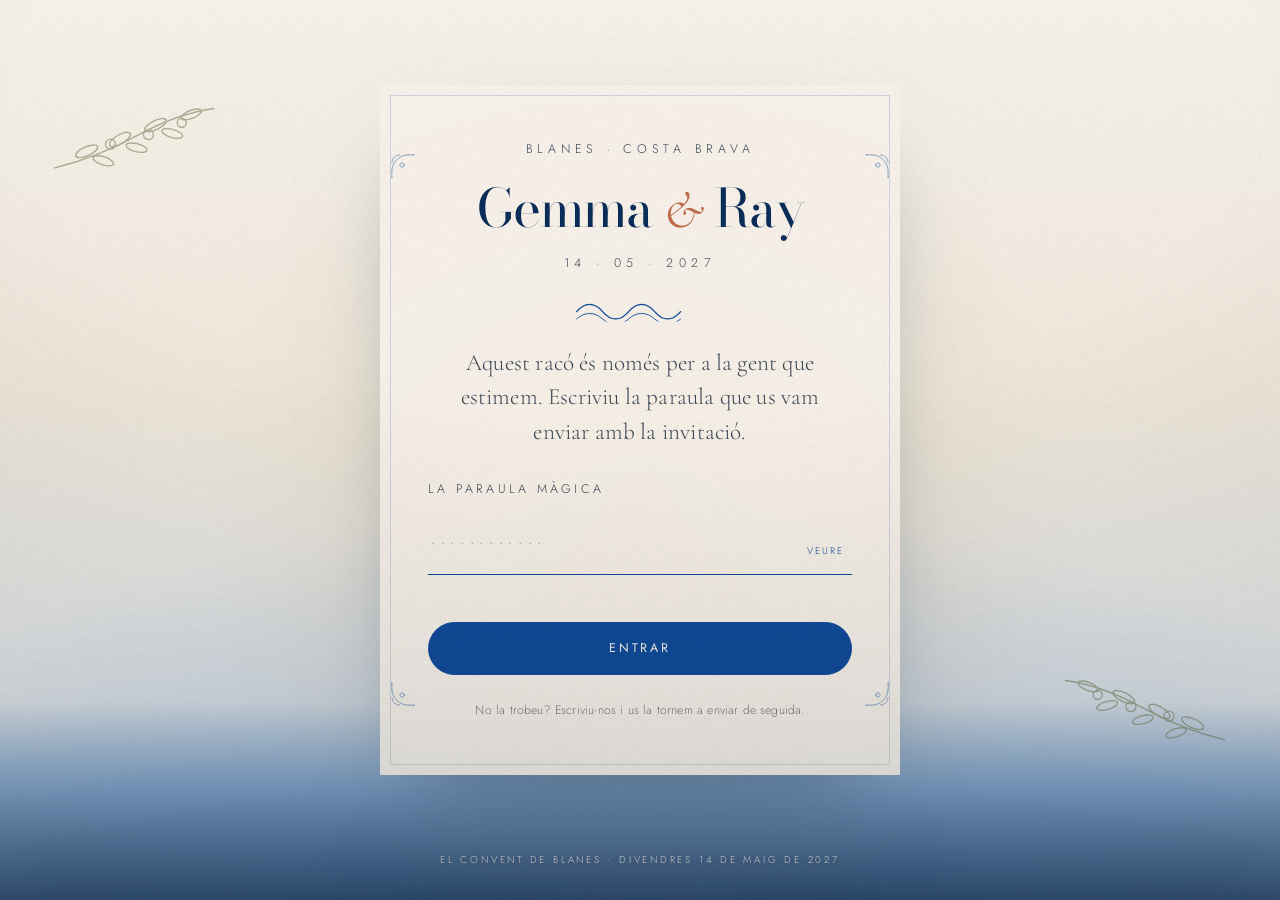
==== index.html @ 083421dc "Converteix l'entrada en una pàgina de login de debò Abans era una capa a sobre del mateix web; ara s" ====
<!DOCTYPE html>
<html lang="ca">
<head>
<meta charset="utf-8">
<meta name="viewport" content="width=device-width, initial-scale=1, viewport-fit=cover">
<title>Gemma &amp; Ray · 14 · 05 · 2027</title>

<meta name="description" content="Entrada al web del casament de la Gemma i en Ray.">
<meta name="theme-color" content="#0f4c9c">

<!-- Aquesta pàgina no ha de sortir als cercadors -->
<meta name="robots" content="noindex, nofollow, noarchive">

<link rel="icon" href="./assets/icons/favicon.svg" type="image/svg+xml">
<link rel="apple-touch-icon" href="./assets/icons/favicon.svg">

<!-- ========================================
     SI JA HAN ENTRAT ABANS
     Els enviem directament al web, sense fer-los escriure res.
     Va aquí dalt perquè el salt sigui immediat.
     ======================================== -->
<script>
  (function () {
    try {
      if (localStorage.getItem("gr-entrada") === "oberta") {
        location.replace("./casament.html");
      }
    } catch (e) { /* sense emmagatzematge: demanem la paraula */ }
  })();
</script>

<!-- Tipografies -->
<link rel="preconnect" href="https://fonts.googleapis.com">
<link rel="preconnect" href="https://fonts.gstatic.com" crossorigin>
<link href="https://fonts.googleapis.com/css2?family=Bodoni+Moda:ital,opsz,wght@0,6..96,400;1,6..96,400&family=Cormorant+Garamond:ital,wght@0,300;0,400;1,300&family=Jost:wght@300;400&display=swap" rel="stylesheet">

<link rel="stylesheet" href="./styles.css">
</head>

<body class="login-body">

<!-- Textures -->
<div class="grain" aria-hidden="true"></div>
<div class="vignette" aria-hidden="true"></div>

<!-- Il·lustracions de tinta que necessita aquesta pàgina -->
<svg width="0" height="0" style="position:absolute" aria-hidden="true" focusable="false">
<defs>
  <symbol id="i-olive" viewBox="0 0 140 64">
    <path class="ink" d="M3 58C28 52 52 42 74 30 94 19 116 11 137 8"/>
    <ellipse class="ink" cx="30" cy="44" rx="10" ry="3.8" transform="rotate(-24 30 44)"/>
    <ellipse class="ink" cx="44" cy="52" rx="9" ry="3.4" transform="rotate(18 44 52)"/>
    <ellipse class="ink" cx="58" cy="34" rx="10" ry="3.8" transform="rotate(-30 58 34)"/>
    <ellipse class="ink" cx="72" cy="41" rx="9" ry="3.4" transform="rotate(14 72 41)"/>
    <ellipse class="ink" cx="88" cy="22" rx="10" ry="3.8" transform="rotate(-26 88 22)"/>
    <ellipse class="ink" cx="102" cy="29" rx="9" ry="3.4" transform="rotate(16 102 29)"/>
    <ellipse class="ink" cx="118" cy="13" rx="9" ry="3.4" transform="rotate(-22 118 13)"/>
    <circle class="ink" cx="50" cy="38" r="4.2"/>
    <circle class="ink" cx="82" cy="30" r="4.2"/>
    <circle class="ink" cx="110" cy="20" r="3.8"/>
  </symbol>
  <symbol id="i-wave" viewBox="0 0 160 30">
    <path class="ink" d="M2 18c10-12 22-12 32 0s22 12 32 0 22-12 32 0 22 12 32 0"/>
    <path class="ink ink-thin" d="M2 27c10-9 22-9 32 0s22 9 32 0 22-9 32 0 22 9 32 0"/>
  </symbol>
  <symbol id="i-corner" viewBox="0 0 80 80">
    <path class="ink ink-thin" d="M2 40A38 38 0 0 1 40 2"/>
    <path class="ink ink-thin" d="M2 20A18 18 0 0 1 20 2"/>
    <circle class="ink ink-thin" cx="26" cy="26" r="5"/>
    <path class="ink ink-thin" d="M40 2h14M2 40v14"/>
    <circle class="ink-fill" cx="54" cy="2" r="1.8"/>
    <circle class="ink-fill" cx="2" cy="54" r="1.8"/>
  </symbol>
</defs>
</svg>

<!-- ========================================
     PÀGINA D'ENTRADA
     EDIT HERE: per canviar la contrasenya, vegeu login.js
     ======================================== -->
<main class="login" id="login">
  <div class="login__sea" aria-hidden="true"></div>
  <div class="login__glow" aria-hidden="true"></div>

  <svg class="login__deco login__deco--l float-slow" viewBox="0 0 140 64" aria-hidden="true"><use href="#i-olive"></use></svg>
  <svg class="login__deco login__deco--r float-slower" viewBox="0 0 140 64" aria-hidden="true"><use href="#i-olive"></use></svg>

  <div class="login__card" id="loginCard">
    <div class="login__frame" aria-hidden="true">
      <svg class="login__corner login__corner--tl"><use href="#i-corner"></use></svg>
      <svg class="login__corner login__corner--tr"><use href="#i-corner"></use></svg>
      <svg class="login__corner login__corner--bl"><use href="#i-corner"></use></svg>
      <svg class="login__corner login__corner--br"><use href="#i-corner"></use></svg>
    </div>

    <p class="login__place">Blanes · Costa Brava</p>
    <h1 class="login__names">Gemma <i class="amp">&amp;</i> Ray</h1>
    <p class="login__date">14 · 05 · 2027</p>

    <svg class="login__rule draw" viewBox="0 0 160 30" aria-hidden="true"><use href="#i-wave"></use></svg>

    <p class="login__lede">
      Aquest racó és només per a la gent que estimem.
      Escriviu la paraula que us vam enviar amb la invitació.
    </p>

    <form class="login__form" id="loginForm" novalidate>
      <div class="login__field">
        <label class="login__label" for="loginPass">La paraula màgica</label>
        <input class="login__input" type="password" id="loginPass" name="loginPass"
               autocomplete="current-password" autocapitalize="none"
               autocorrect="off" spellcheck="false" required
               placeholder="············" aria-describedby="loginError">
        <button class="login__peek" type="button" id="loginPeek"
                aria-pressed="false" aria-label="Mostrar la contrasenya">veure</button>
      </div>

      <p class="login__error" id="loginError" role="alert" aria-live="assertive"></p>

      <button class="btn btn--solid login__submit" type="submit" id="loginSubmit">Entrar</button>
    </form>

    <p class="login__help">
      No la trobeu? Escriviu-nos i us la tornem a enviar de seguida.
    </p>
  </div>

  <p class="login__foot">El Convent de Blanes · Divendres 14 de maig de 2027</p>
</main>

<script src="./login.js"></script>
</body>
</html>
---- styles.css ----
@charset "UTF-8";
/* ============================================================================
   GEMMA & RAY · 14 · 05 · 2027 · EL CONVENT DE BLANES
   styles.css — full stylesheet
   ----------------------------------------------------------------------------
   ÍNDEX
   00. Tokens (colors, tipografia, espais)
   01. Reset i base
   02. Tipografia editorial
   03. Utilitats i decoracions (gra, ones, rajoles, branques d'olivera)
   04. Cursor personalitzat
   05. Preloader / seqüència d'obertura
   06. Barra de progrés
   07. Navegació + menú mòbil
   08. Hero
   09. Compte enrere
   10. La nostra història
   11. Ens casem!
   12. El lloc (El Convent de Blanes)
   13. El dia (timeline)
   14. Cerimònia / Aperitiu / Sopar
   15. La festa (nit)
   16. Dress code
   17. Com arribar-hi / Transport
   18. On dormir
   19. El cap de setmana
   20. Què fer a Blanes (scroll horitzontal)
   21. La Costa Brava
   22. Menjar & beure
   23. Playlist
   24. Fotos (galeria + lightbox)
   25. Postals arrossegables
   26. Petites coses (targetes que giren)
   27. FAQ
   28. RSVP
   29. Regals / Lluna de mel
   30. El temps
   31. Hashtag / Comparteix fotos
   32. Missatge final + Footer
   33. Ous de Pasqua i extres
   34. Responsive
   35. prefers-reduced-motion
   ========================================================================== */

/* ========================================
   00. TOKENS
   ======================================== */
:root {
  /* — Paleta mediterrània — */
  --ivory: #fbf6ee;
  --paper: #f5eee2;
  --sand: #ecdfc9;
  --stone: #d5c7b0;
  --clay: #b9a88d;
  --ink: #16202c;
  --ink-soft: #3d4a58;

  --sky: #cadcea;
  --ceramic: #7ba5c8;
  --sea: #2160a8;
  --cobalt: #0f4c9c;
  --aegean: #0a2e5a;
  --midnight: #04162e;
  --abyss: #020c1b;

  --olive: #6e7b52;
  --olive-soft: #97a37c;
  --terracotta: #c26f4a;
  --gold: #c6a15b;

  /* — Rols — */
  --bg: var(--ivory);
  --fg: var(--ink);
  --accent: var(--cobalt);

  /* — Tipografia — */
  --font-display: "Bodoni Moda", "Didot", "Times New Roman", serif;
  --font-serif: "Cormorant Garamond", Garamond, "Times New Roman", serif;
  --font-sans: "Jost", "Helvetica Neue", Arial, sans-serif;
  --font-hand: "Mrs Saint Delafield", "Snell Roundhand", cursive;

  /* — Escala fluida — */
  --t-xs: clamp(0.68rem, 0.64rem + 0.2vw, 0.78rem);
  --t-sm: clamp(0.8rem, 0.76rem + 0.2vw, 0.9rem);
  --t-base: clamp(1rem, 0.95rem + 0.25vw, 1.12rem);
  --t-md: clamp(1.15rem, 1.05rem + 0.5vw, 1.45rem);
  --t-lg: clamp(1.6rem, 1.2rem + 1.8vw, 2.6rem);
  --t-xl: clamp(2.2rem, 1.4rem + 3.4vw, 4.4rem);
  --t-2xl: clamp(3rem, 1.4rem + 6.4vw, 7.5rem);
  --t-3xl: clamp(3.6rem, 0.8rem + 11vw, 13rem);

  /* — Espai — */
  --gutter: clamp(1.25rem, 4vw, 4.5rem);
  --section-y: clamp(5rem, 11vh, 11rem);
  --maxw: 1440px;
  --measure: 62ch;

  /* — Moviment — */
  --ease: cubic-bezier(0.22, 1, 0.36, 1);
  --ease-soft: cubic-bezier(0.4, 0, 0.2, 1);
  --dur: 0.9s;

  /* — Ombres i vores — */
  --hair: 1px solid color-mix(in srgb, var(--fg) 18%, transparent);
  --shadow-soft: 0 18px 50px -24px rgba(10, 46, 90, 0.35);
  --shadow-lift: 0 34px 80px -32px rgba(4, 22, 46, 0.55);
}

/* Modes d'ambient — controlats des de script.js sobre <html> */
html.mood-night {
  --bg: var(--midnight);
  --fg: var(--paper);
  --accent: var(--sky);
}
html.mood-dusk {
  --bg: var(--aegean);
  --fg: var(--paper);
  --accent: var(--sand);
}
html.mood-golden {
  --bg: var(--paper);
  --fg: var(--ink);
  --accent: var(--terracotta);
}
html.mood-sea {
  --bg: var(--cobalt);
  --fg: var(--ivory);
  --accent: var(--sand);
}

/* ========================================
   01. RESET I BASE
   ======================================== */
*,
*::before,
*::after { box-sizing: border-box; }

html {
  overflow-x: clip;
  scroll-behavior: smooth;
  -webkit-text-size-adjust: 100%;
}

body {
  margin: 0;
  overflow-x: clip;
  background: var(--bg);
  color: var(--fg);
  font-family: var(--font-sans);
  font-size: var(--t-base);
  font-weight: 300;
  line-height: 1.65;
  letter-spacing: 0.01em;
  -webkit-font-smoothing: antialiased;
  -moz-osx-font-smoothing: grayscale;
  transition: background-color 1.4s var(--ease-soft), color 1.4s var(--ease-soft);
}

body.is-locked { overflow: hidden; height: 100vh; }

img, svg, video { display: block; max-width: 100%; }
h1, h2, h3, h4, p, figure, blockquote, ul, ol, dl, dd { margin: 0; }
ul, ol { padding: 0; list-style: none; }
button { font: inherit; color: inherit; background: none; border: 0; cursor: pointer; }
a { color: inherit; text-decoration: none; }
input, textarea, select { font: inherit; color: inherit; }

::selection { background: var(--cobalt); color: var(--ivory); }

:focus-visible {
  outline: 2px solid var(--accent);
  outline-offset: 4px;
  border-radius: 2px;
}

.visually-hidden {
  position: absolute !important;
  width: 1px; height: 1px;
  padding: 0; margin: -1px;
  overflow: hidden; clip: rect(0 0 0 0);
  white-space: nowrap; border: 0;
}

.skip-link {
  position: fixed;
  top: 0.75rem; left: 0.75rem;
  z-index: 999;
  padding: 0.7rem 1.1rem;
  background: var(--ivory);
  color: var(--ink);
  font-family: var(--font-sans);
  font-size: var(--t-xs);
  letter-spacing: 0.16em;
  text-transform: uppercase;
  border-radius: 999px;
  transform: translateY(-160%);
  transition: transform 0.35s var(--ease);
}
.skip-link:focus-visible { transform: translateY(0); }

/* ========================================
   02. TIPOGRAFIA EDITORIAL
   ======================================== */
.display {
  font-family: var(--font-display);
  font-weight: 400;
  line-height: 0.92;
  letter-spacing: -0.02em;
}
.serif { font-family: var(--font-serif); font-weight: 300; }
.hand {
  font-family: var(--font-hand);
  font-weight: 400;
  line-height: 1;
  letter-spacing: 0;
}

.eyebrow {
  display: inline-flex;
  align-items: center;
  gap: 0.75rem;
  font-family: var(--font-sans);
  font-size: var(--t-xs);
  font-weight: 400;
  letter-spacing: 0.36em;
  text-transform: uppercase;
  color: color-mix(in srgb, var(--fg) 62%, transparent);
}
.eyebrow::before {
  content: "";
  width: clamp(1.5rem, 4vw, 3.5rem);
  height: 1px;
  background: currentColor;
  opacity: 0.5;
}
.eyebrow--center::after {
  content: "";
  width: clamp(1.5rem, 4vw, 3.5rem);
  height: 1px;
  background: currentColor;
  opacity: 0.5;
}

.section__title {
  font-family: var(--font-display);
  font-weight: 400;
  font-size: var(--t-xl);
  line-height: 0.98;
  letter-spacing: -0.025em;
  text-wrap: balance;
}
.section__title em {
  font-family: var(--font-serif);
  font-style: italic;
  font-weight: 300;
  letter-spacing: -0.01em;
}

.lede {
  font-family: var(--font-serif);
  font-size: var(--t-md);
  font-weight: 300;
  line-height: 1.55;
  max-width: var(--measure);
  color: color-mix(in srgb, var(--fg) 86%, transparent);
}

/* Ritme vertical de les capçaleres de secció */
.eyebrow + .section__title,
.eyebrow + .shout__word,
.eyebrow + .party__title,
.eyebrow + .coast__title,
.eyebrow + .honeymoon__title,
.eyebrow + .hashtag__big { margin-top: clamp(0.8rem, 1.6vw, 1.4rem); }

.section__title + .lede,
.section__title + .body-copy,
.section__title + .dress__statement,
.party__title + .lede,
.coast__title + .lede,
.honeymoon__title + .lede,
.hashtag__big + .lede,
.shout__word + .shout__sub { margin-top: clamp(1.1rem, 2vw, 1.8rem); }

.lede + .btn-row, .body-copy + .btn-row { margin-top: clamp(1.4rem, 2.4vw, 2.2rem); }

.body-copy { max-width: var(--measure); color: color-mix(in srgb, var(--fg) 78%, transparent); }
.body-copy + .body-copy { margin-top: 1.1em; }

.date-stamp {
  font-family: var(--font-sans);
  font-size: var(--t-xs);
  letter-spacing: 0.4em;
  text-transform: uppercase;
  color: color-mix(in srgb, var(--fg) 55%, transparent);
}

/* Revelació de text per paraules (creada a script.js) */
.split { display: inline; }
.split .w { display: inline-block; overflow: hidden; vertical-align: bottom; padding-bottom: 0.06em; }
.split .w > i {
  display: inline-block;
  font-style: inherit;
  transform: translateY(110%) rotate(2deg);
  transition: transform 1.05s var(--ease);
  transition-delay: calc(var(--i, 0) * 45ms);
}
.split.is-in .w > i { transform: translateY(0) rotate(0deg); }

/* Revelació genèrica */
[data-reveal] {
  opacity: 0;
  transform: translateY(28px);
  transition: opacity 1s var(--ease-soft), transform 1.1s var(--ease);
  transition-delay: calc(var(--d, 0) * 1ms);
  will-change: transform, opacity;
}
[data-reveal].is-in { opacity: 1; transform: none; }

[data-reveal="mask"] { opacity: 1; transform: none; clip-path: inset(0 0 100% 0); transition: clip-path 1.4s var(--ease); }
[data-reveal="mask"].is-in { clip-path: inset(0 0 0% 0); }

[data-reveal="scale"] { opacity: 0; transform: scale(1.06); }
[data-reveal="scale"].is-in { opacity: 1; transform: scale(1); }

[data-reveal="left"] { transform: translateX(-36px); }
[data-reveal="right"] { transform: translateX(36px); }

/* ========================================
   03. UTILITATS + DECORACIONS
   ======================================== */
.section {
  position: relative;
  padding: var(--section-y) var(--gutter);
  isolation: isolate;
}
.wrap { width: min(100%, var(--maxw)); margin-inline: auto; }
.wrap--narrow { width: min(100%, 900px); margin-inline: auto; }
.center { text-align: center; }
.center .lede, .center .body-copy { margin-inline: auto; }
.stack > * + * { margin-top: var(--gap, 1.5rem); }

/* Gra / textura de paper sobre tota la pàgina */
.grain {
  position: fixed;
  inset: -120%;
  z-index: 900;
  pointer-events: none;
  opacity: 0.42;
  mix-blend-mode: multiply;
  background-image: url("data:image/svg+xml,%3Csvg xmlns='http://www.w3.org/2000/svg' width='240' height='240'%3E%3Cfilter id='n'%3E%3CfeTurbulence type='fractalNoise' baseFrequency='0.82' numOctaves='4' stitchTiles='stitch'/%3E%3CfeColorMatrix type='saturate' values='0'/%3E%3C/filter%3E%3Crect width='240' height='240' filter='url(%23n)' opacity='0.5'/%3E%3C/svg%3E");
  animation: grain-drift 7s steps(6) infinite;
}
html.mood-night .grain, html.mood-dusk .grain { mix-blend-mode: overlay; opacity: 0.3; }
@keyframes grain-drift {
  0%   { transform: translate(0, 0); }
  16%  { transform: translate(-3%, 2%); }
  33%  { transform: translate(2%, -4%); }
  50%  { transform: translate(-4%, -2%); }
  66%  { transform: translate(3%, 3%); }
  83%  { transform: translate(-2%, 4%); }
  100% { transform: translate(0, 0); }
}

/* Vinyeta suau de llum */
.vignette {
  position: fixed;
  inset: 0;
  z-index: 899;
  pointer-events: none;
  background: radial-gradient(120% 90% at 50% 10%, transparent 40%, rgba(20, 16, 10, 0.16) 100%);
  opacity: 0.7;
}

/* Sol que segueix el scroll */
.sun-track {
  position: fixed;
  top: 0; right: clamp(0.75rem, 3vw, 3rem);
  height: 100vh;
  width: 2px;
  z-index: 40;
  pointer-events: none;
  background: linear-gradient(to bottom, transparent, color-mix(in srgb, var(--fg) 12%, transparent) 12%, color-mix(in srgb, var(--fg) 12%, transparent) 88%, transparent);
  opacity: 0;
  transition: opacity 0.8s var(--ease);
}
.sun-track.is-visible { opacity: 1; }
.sun-track__body {
  position: absolute;
  left: 50%;
  top: 8%;
  width: 14px; height: 14px;
  margin-left: -7px; margin-top: -7px;
  border-radius: 50%;
  background: var(--gold);
  box-shadow: 0 0 0 6px color-mix(in srgb, var(--gold) 22%, transparent), 0 0 26px 6px color-mix(in srgb, var(--gold) 45%, transparent);
  transition: background 1.2s var(--ease), box-shadow 1.2s var(--ease);
}
html.mood-night .sun-track__body {
  background: var(--paper);
  box-shadow: 0 0 0 6px color-mix(in srgb, var(--paper) 16%, transparent), 0 0 30px 8px color-mix(in srgb, var(--sky) 40%, transparent);
}

/* Ona divisòria SVG */
.wave-divider { position: relative; line-height: 0; margin-block: -1px; }
.wave-divider svg { width: 100%; height: clamp(48px, 7vw, 110px); display: block; }
.wave-divider__path { animation: wave-shift 14s linear infinite; }
@keyframes wave-shift {
  from { transform: translateX(0); }
  to { transform: translateX(-50%); }
}

/* Sanefa de rajola catalana (patró CSS pur) */
.tile-strip {
  --tile: clamp(26px, 3.6vw, 46px);
  height: var(--tile);
  width: 100%;
  background-color: var(--ivory);
  background-image:
    radial-gradient(circle at 50% 50%, var(--cobalt) 14%, transparent 15%),
    radial-gradient(circle at 0% 50%, var(--ceramic) 12%, transparent 13%),
    radial-gradient(circle at 100% 50%, var(--ceramic) 12%, transparent 13%),
    linear-gradient(45deg, transparent 46%, color-mix(in srgb, var(--cobalt) 30%, transparent) 46% 54%, transparent 54%);
  background-size: var(--tile) var(--tile);
  background-position: 0 0;
  border-block: 1px solid color-mix(in srgb, var(--cobalt) 25%, transparent);
  animation: tile-slide 26s linear infinite;
  opacity: 0.9;
}
@keyframes tile-slide {
  from { background-position: 0 0; }
  to { background-position: calc(var(--tile) * 8) 0; }
}

/* Branca d'olivera decorativa */
.olive-branch {
  position: absolute;
  width: clamp(90px, 12vw, 190px);
  color: var(--olive);
  opacity: 0.55;
  pointer-events: none;
  z-index: -1;
}
.olive-branch path, .olive-branch ellipse { vector-effect: non-scaling-stroke; }
.olive-branch--draw path {
  stroke-dasharray: 400;
  stroke-dashoffset: 400;
  transition: stroke-dashoffset 2.4s var(--ease);
}
.olive-branch--draw.is-in path { stroke-dashoffset: 0; }
.olive-branch--draw ellipse { opacity: 0; transition: opacity 0.6s var(--ease); transition-delay: calc(var(--i, 0) * 90ms + 700ms); }
.olive-branch--draw.is-in ellipse { opacity: 1; }

/* Marc de foto amb reserva per a imatge real */
/* EDIT HERE: per posar una foto real n'hi ha prou amb afegir
   style="--img:url('assets/images/la-teva-foto.jpg')" a l'element .frame */
.frame {
  position: relative;
  overflow: hidden;
  background-color: var(--sand);
  background-image: var(--img, none), var(--placeholder, linear-gradient(155deg, #cadcea 0%, #7ba5c8 38%, #2160a8 72%, #0a2e5a 100%));
  background-size: cover;
  background-position: center;
  box-shadow: var(--shadow-soft);
}
.frame::after {
  content: "";
  position: absolute; inset: 0;
  background-image: url("data:image/svg+xml,%3Csvg xmlns='http://www.w3.org/2000/svg' width='120' height='120'%3E%3Cfilter id='g'%3E%3CfeTurbulence type='fractalNoise' baseFrequency='0.9' numOctaves='3'/%3E%3C/filter%3E%3Crect width='120' height='120' filter='url(%23g)' opacity='0.28'/%3E%3C/svg%3E");
  mix-blend-mode: overlay;
  opacity: 0.6;
  pointer-events: none;
}
.frame__label {
  position: absolute;
  left: 1rem; bottom: 0.9rem;
  z-index: 2;
  font-family: var(--font-sans);
  font-size: 0.6rem;
  letter-spacing: 0.28em;
  text-transform: uppercase;
  color: rgba(251, 246, 238, 0.72);
}
.frame--tall { aspect-ratio: 3 / 4; }
.frame--wide { aspect-ratio: 4 / 3; }
.frame--cine { aspect-ratio: 16 / 9; }
.frame--square { aspect-ratio: 1; }

/* Variants cromàtiques dels marcadors de posició */
.ph-sea    { --placeholder: linear-gradient(160deg, #dbe9f2 0%, #7ba5c8 35%, #2160a8 70%, #0a2e5a 100%); }
.ph-stone  { --placeholder: linear-gradient(150deg, #fbf6ee 0%, #ecdfc9 40%, #d5c7b0 72%, #b9a88d 100%); }
.ph-olive  { --placeholder: linear-gradient(200deg, #f5eee2 0%, #97a37c 55%, #6e7b52 100%); }
.ph-sunset { --placeholder: linear-gradient(180deg, #fbf6ee 0%, #ecdfc9 26%, #c26f4a 66%, #7a3f2b 100%); }
.ph-night  { --placeholder: linear-gradient(180deg, #0a2e5a 0%, #04162e 55%, #020c1b 100%); }
.ph-tile   {
  --placeholder: linear-gradient(0deg, rgba(15,76,156,0.18), rgba(15,76,156,0.18));
  background-color: var(--ivory);
}

/* Botons */
.btn {
  --btn-bg: transparent;
  --btn-fg: var(--fg);
  --btn-line: color-mix(in srgb, var(--fg) 40%, transparent);
  position: relative;
  display: inline-flex;
  align-items: center;
  justify-content: center;
  gap: 0.7rem;
  padding: 0.95rem 1.9rem;
  border: 1px solid var(--btn-line);
  border-radius: 999px;
  background: var(--btn-bg);
  color: var(--btn-fg);
  font-family: var(--font-sans);
  font-size: var(--t-xs);
  font-weight: 400;
  letter-spacing: 0.22em;
  text-transform: uppercase;
  overflow: hidden;
  isolation: isolate;
  transition: color 0.5s var(--ease), border-color 0.5s var(--ease), transform 0.5s var(--ease);
}
.btn::before {
  content: "";
  position: absolute;
  inset: 0;
  z-index: -1;
  background: var(--fg);
  transform: translateY(101%);
  transition: transform 0.55s var(--ease);
}
.btn:hover, .btn:focus-visible { color: var(--bg); border-color: var(--fg); }
.btn:hover::before, .btn:focus-visible::before { transform: translateY(0); }
.btn:active { transform: scale(0.97); }

.btn--solid { --btn-bg: var(--cobalt); --btn-fg: var(--ivory); --btn-line: var(--cobalt); }
.btn--solid::before { background: var(--aegean); }
.btn--solid:hover, .btn--solid:focus-visible { color: var(--ivory); border-color: var(--aegean); }

.btn--ghost { --btn-line: color-mix(in srgb, var(--fg) 22%, transparent); }

.btn-row { display: flex; flex-wrap: wrap; gap: 0.85rem; }
.btn-row--center { justify-content: center; }

/* Enllaç subratllat animat */
.link-line {
  position: relative;
  display: inline-block;
  padding-bottom: 2px;
}
.link-line::after {
  content: "";
  position: absolute;
  left: 0; bottom: 0;
  width: 100%; height: 1px;
  background: currentColor;
  transform: scaleX(0);
  transform-origin: right;
  transition: transform 0.6s var(--ease);
}
.link-line:hover::after, .link-line:focus-visible::after { transform: scaleX(1); transform-origin: left; }

/* Firma "14 · 05 · 2027" repetida arreu */
.stamp-date {
  font-family: var(--font-sans);
  font-size: var(--t-xs);
  letter-spacing: 0.5em;
  text-transform: uppercase;
  color: color-mix(in srgb, var(--fg) 45%, transparent);
}

/* Marquesina */
.marquee {
  --speed: 34s;
  position: relative;
  overflow: hidden;
  padding-block: clamp(1.6rem, 3vw, 3rem);
  border-block: var(--hair);
  white-space: nowrap;
}
.marquee__track { display: inline-flex; gap: 3rem; animation: marquee var(--speed) linear infinite; }
.marquee__item {
  font-family: var(--font-display);
  font-size: clamp(1.6rem, 5vw, 3.6rem);
  letter-spacing: -0.01em;
  color: color-mix(in srgb, var(--fg) 80%, transparent);
  display: inline-flex;
  align-items: center;
  gap: 3rem;
}
.marquee__item i { font-style: normal; color: var(--terracotta); font-size: 0.5em; }
.marquee--outline .marquee__item {
  color: transparent;
  -webkit-text-stroke: 1px color-mix(in srgb, var(--fg) 45%, transparent);
}
@keyframes marquee { from { transform: translateX(0); } to { transform: translateX(-50%); } }

/* ========================================
   04. CURSOR PERSONALITZAT (només escriptori)
   ======================================== */
.cursor { display: none; }
@media (hover: hover) and (pointer: fine) {
  html.has-cursor, html.has-cursor * { cursor: none !important; }
  .cursor {
    position: fixed;
    top: 0; left: 0;
    z-index: 950;
    pointer-events: none;
    display: block;
    mix-blend-mode: difference;
    /* No es veu fins que el ratolí es mou per primera vegada */
    opacity: 0;
    transition: opacity 0.35s var(--ease);
  }
  .cursor.is-awake { opacity: 1; }
  .cursor__dot {
    position: absolute;
    width: 7px; height: 7px;
    margin: -3.5px 0 0 -3.5px;
    border-radius: 50%;
    background: var(--ivory);
    transition: transform 0.2s var(--ease-soft), opacity 0.3s;
  }
  .cursor__ring {
    position: absolute;
    width: 42px; height: 42px;
    margin: -21px 0 0 -21px;
    border: 1px solid rgba(251, 246, 238, 0.75);
    border-radius: 50%;
    transition: width 0.4s var(--ease), height 0.4s var(--ease), margin 0.4s var(--ease), opacity 0.3s, border-color 0.4s;
  }
  .cursor__label {
    position: absolute;
    top: 50%; left: 50%;
    transform: translate(-50%, -50%) scale(0.7);
    font-family: var(--font-sans);
    font-size: 0.55rem;
    letter-spacing: 0.2em;
    text-transform: uppercase;
    color: var(--ivory);
    opacity: 0;
    white-space: nowrap;
    transition: opacity 0.3s, transform 0.4s var(--ease);
  }
  .cursor.is-hover .cursor__ring { width: 78px; height: 78px; margin: -39px 0 0 -39px; }
  .cursor.is-hover .cursor__dot { transform: scale(0); }
  .cursor.is-label .cursor__ring { width: 96px; height: 96px; margin: -48px 0 0 -48px; background: rgba(251, 246, 238, 0.1); }
  .cursor.is-label .cursor__label { opacity: 1; transform: translate(-50%, -50%) scale(1); }
  .cursor.is-down .cursor__ring { width: 30px; height: 30px; margin: -15px 0 0 -15px; }
}

/* ========================================
   04b. PÀGINA D'ENTRADA (index.html)
   És una pàgina a part. El web del casament viu a casament.html.
   Avís: la comprovació de la paraula es fa al navegador, així que això
   evita visites casuals; no és seguretat de veritat.
   ======================================== */
.login-body { overflow-x: clip; }

.login {
  position: relative;
  min-height: 100svh;
  display: grid;
  grid-template-rows: 1fr auto;
  justify-items: center;
  align-items: center;
  padding: clamp(1.5rem, 5vw, 3rem) clamp(1rem, 5vw, 3rem) clamp(1.2rem, 3vw, 2rem);
  overflow: hidden;
  background:
    radial-gradient(120% 80% at 50% 106%, rgba(15, 76, 156, 0.24) 0%, transparent 62%),
    linear-gradient(180deg, #fbf6ee 0%, #f3ece0 46%, #e6ebef 76%, #cadcea 100%);
  color: var(--ink);
  transition: opacity 0.6s var(--ease);
}
.login.is-leaving { opacity: 0; }

.login__glow {
  position: absolute;
  top: 2%; left: 50%;
  width: min(120vw, 980px);
  aspect-ratio: 1;
  translate: -50% 0;
  background: radial-gradient(circle at 50% 50%, rgba(198, 161, 91, 0.3), rgba(198, 161, 91, 0.06) 44%, transparent 64%);
  animation: hero-glow 12s ease-in-out infinite alternate;
  pointer-events: none;
}
.login__sea {
  position: absolute;
  inset: auto 0 0 0;
  height: clamp(90px, 22vh, 230px);
  background: linear-gradient(180deg, rgba(123, 165, 200, 0) 0%, rgba(33, 96, 168, 0.45) 45%, rgba(10, 46, 90, 0.78) 100%);
  pointer-events: none;
}
.login__deco { position: absolute; width: clamp(90px, 13vw, 200px); color: var(--olive); opacity: 0.55; pointer-events: none; }
.login__deco--l { left: clamp(1rem, 4vw, 4rem); top: 11%; }
.login__deco--r { right: clamp(1rem, 4vw, 4rem); bottom: 17%; transform: scaleX(-1); }

.login__card {
  position: relative;
  z-index: 2;
  width: min(100%, 520px);
  padding: clamp(2.2rem, 5vw, 3.4rem) clamp(1.5rem, 4vw, 3rem);
  background: color-mix(in srgb, var(--ivory) 93%, transparent);
  backdrop-filter: blur(6px);
  -webkit-backdrop-filter: blur(6px);
  box-shadow: 0 40px 90px -46px rgba(10, 46, 90, 0.55);
  text-align: center;
  animation: login-in 1.1s var(--ease) both;
}
@keyframes login-in {
  from { opacity: 0; transform: translateY(22px) scale(0.98); }
  to { opacity: 1; transform: none; }
}
.login__frame { position: absolute; inset: 10px; border: 1px solid rgba(15, 76, 156, 0.18); pointer-events: none; }
.login__corner { position: absolute; width: clamp(24px, 3.4vw, 34px); color: var(--cobalt); opacity: 0.5; }
.login__corner--tl { top: 0; left: 0; }
.login__corner--tr { top: 0; right: 0; transform: scaleX(-1); }
.login__corner--bl { bottom: 0; left: 0; transform: scaleY(-1); }
.login__corner--br { bottom: 0; right: 0; transform: scale(-1); }

.login__place {
  font-family: var(--font-sans);
  font-size: var(--t-xs);
  letter-spacing: 0.38em;
  text-transform: uppercase;
  color: var(--ink-soft);
}
.login__names {
  font-family: var(--font-display);
  font-weight: 400;
  font-size: clamp(2.1rem, 7.5vw, 3.3rem);
  line-height: 1;
  letter-spacing: -0.03em;
  color: var(--aegean);
  margin-block: 0.42em 0.3em;
}
.login__names .amp { font-family: var(--font-serif); font-style: italic; color: var(--terracotta); }
.login__date {
  font-family: var(--font-sans);
  font-size: var(--t-xs);
  letter-spacing: 0.44em;
  text-transform: uppercase;
  color: var(--ink-soft);
}
.login__rule { width: clamp(90px, 18vw, 130px); margin: 1.5rem auto; color: var(--ceramic); }
.login__lede {
  font-family: var(--font-serif);
  font-size: var(--t-md);
  line-height: 1.5;
  max-width: 34ch;
  margin: 0 auto 1.8rem;
  color: var(--ink-soft);
  text-wrap: pretty;
}

.login__form { display: grid; gap: 0.85rem; }
.login__field { position: relative; text-align: left; }
.login__label {
  display: block;
  font-family: var(--font-sans);
  font-size: var(--t-xs);
  letter-spacing: 0.26em;
  text-transform: uppercase;
  color: var(--ink-soft);
  margin-bottom: 0.5rem;
}
.login__input {
  width: 100%;
  padding: 0.9rem 4.4rem 0.9rem 0.2rem;
  background: transparent;
  border: 0;
  border-bottom: 1px solid color-mix(in srgb, var(--ink) 32%, transparent);
  border-radius: 0;
  font-family: var(--font-serif);
  font-size: var(--t-md);
  letter-spacing: 0.14em;
  color: var(--ink);
  transition: border-color 0.4s var(--ease);
}
.login__input:focus { outline: none; border-color: var(--cobalt); }
.login__input::placeholder { color: color-mix(in srgb, var(--ink) 26%, transparent); letter-spacing: 0.2em; }

.login__peek {
  position: absolute;
  right: 0; bottom: 0.45rem;
  padding: 0.45rem 0.5rem;
  font-family: var(--font-sans);
  font-size: 0.6rem;
  letter-spacing: 0.2em;
  text-transform: uppercase;
  color: var(--cobalt);
  border-bottom: 1px solid transparent;
  transition: border-color 0.35s var(--ease);
}
.login__peek:hover, .login__peek:focus-visible { border-bottom-color: var(--cobalt); }

.login__error {
  min-height: 1.35em;
  font-family: var(--font-sans);
  font-size: 0.74rem;
  letter-spacing: 0.04em;
  color: #a8482a;
  text-align: left;
}
.login__submit { width: 100%; margin-top: 0.2rem; }

.login__help {
  margin-top: 1.6rem;
  font-size: 0.76rem;
  color: color-mix(in srgb, var(--ink) 58%, transparent);
}

.login__foot {
  position: relative;
  z-index: 2;
  margin-top: clamp(1.5rem, 4vw, 2.5rem);
  font-family: var(--font-sans);
  font-size: 0.62rem;
  letter-spacing: 0.28em;
  text-transform: uppercase;
  text-align: center;
  color: rgba(251, 246, 238, 0.85);
  text-shadow: 0 1px 6px rgba(10, 46, 90, 0.5);
}

/* Sacsejada quan la paraula no és la correcta */
.login__card.is-wrong { animation: login-shake 0.5s var(--ease-soft); }
@keyframes login-shake {
  0%, 100% { transform: translateX(0); }
  15% { transform: translateX(-9px); }
  32% { transform: translateX(8px); }
  50% { transform: translateX(-6px); }
  68% { transform: translateX(4px); }
  85% { transform: translateX(-2px); }
}

@media (max-width: 480px) {
  .login__deco { display: none; }
  .login__card { padding-inline: 1.4rem; }
}

@media (prefers-reduced-motion: reduce) {
  .login__card, .login__glow, .login__card.is-wrong { animation: none !important; }
  .login, .login.is-leaving { transition: none !important; opacity: 1; }
}

/* ========================================
   05. PRELOADER
   ======================================== */
.preloader {
  position: fixed;
  inset: 0;
  z-index: 1000;
  display: grid;
  place-items: center;
  background: var(--ivory);
  overflow: hidden;
}
.preloader__sea {
  position: absolute;
  inset: auto 0 0 0;
  height: 46%;
  background: linear-gradient(180deg, #7ba5c8 0%, #2160a8 45%, #0a2e5a 100%);
  transform: translateY(100%);
  animation: pre-sea 2.6s 0.35s var(--ease) forwards;
}
@keyframes pre-sea { to { transform: translateY(64%); } }
.preloader__sun {
  position: absolute;
  top: 34%; left: 50%;
  width: clamp(200px, 34vw, 420px);
  aspect-ratio: 1;
  margin-left: calc(clamp(200px, 34vw, 420px) / -2);
  border-radius: 50%;
  background: radial-gradient(circle at 50% 50%, rgba(198, 161, 91, 0.55), rgba(198, 161, 91, 0.05) 62%, transparent 70%);
  animation: pre-sun 3.4s var(--ease-soft) forwards;
}
@keyframes pre-sun {
  0% { transform: translateY(40px) scale(0.7); opacity: 0; }
  40% { opacity: 1; }
  100% { transform: translateY(-30px) scale(1.15); opacity: 0.9; }
}
.preloader__inner { position: relative; z-index: 2; text-align: center; padding: var(--gutter); }
.preloader__line {
  overflow: hidden;
  display: block;
}
.preloader__line > span {
  display: block;
  transform: translateY(110%);
  animation: pre-line 1.2s var(--ease) forwards;
}
.preloader__line:nth-child(1) > span { animation-delay: 0.25s; }
.preloader__line:nth-child(2) > span { animation-delay: 0.45s; }
.preloader__line:nth-child(3) > span { animation-delay: 0.65s; }
@keyframes pre-line { to { transform: translateY(0); } }

.preloader__place {
  font-family: var(--font-sans);
  font-size: var(--t-xs);
  letter-spacing: 0.42em;
  text-transform: uppercase;
  color: var(--ink-soft);
}
.preloader__names {
  font-family: var(--font-display);
  font-size: clamp(2.6rem, 10vw, 6rem);
  line-height: 1;
  letter-spacing: -0.03em;
  color: var(--ink);
  margin-block: 0.35em 0.25em;
}
.preloader__names .amp { font-family: var(--font-serif); font-style: italic; color: var(--terracotta); }
.preloader__date {
  font-family: var(--font-sans);
  font-size: var(--t-xs);
  letter-spacing: 0.5em;
  text-transform: uppercase;
  color: var(--ink-soft);
}
.preloader__bar {
  position: relative;
  width: min(280px, 60vw);
  height: 1px;
  margin: 2.4rem auto 0;
  background: color-mix(in srgb, var(--ink) 18%, transparent);
  overflow: hidden;
}
.preloader__bar span {
  position: absolute;
  inset: 0;
  background: var(--cobalt);
  transform: scaleX(0);
  transform-origin: left;
  transition: transform 0.4s linear;
}
.preloader__count {
  margin-top: 0.9rem;
  font-family: var(--font-sans);
  font-size: 0.65rem;
  letter-spacing: 0.3em;
  color: var(--ink-soft);
}
.preloader.is-done { pointer-events: none; }
.preloader__curtain {
  position: absolute;
  inset: 0;
  z-index: 3;
  display: grid;
  grid-template-columns: repeat(6, 1fr);
}
.preloader__curtain span {
  background: var(--ivory);
  transform-origin: top;
  transform: scaleY(0);
  transition: transform 0.9s var(--ease);
}
.preloader.is-done .preloader__inner,
.preloader.is-done .preloader__sun { opacity: 0; transition: opacity 0.5s ease; }
.preloader.is-done .preloader__sea { transform: translateY(100%); transition: transform 1.1s var(--ease); }

/* Sortida: el fons puja per franges */
.preloader.is-out { transition: opacity 0.6s 0.7s ease, visibility 0s 1.3s; opacity: 0; visibility: hidden; }
.preloader.is-out .preloader__curtain span {
  transform-origin: bottom;
  transform: scaleY(1);
}

/* ========================================
   06. BARRA DE PROGRÉS
   ======================================== */
.progress {
  position: fixed;
  top: 0; left: 0;
  z-index: 880;
  width: 100%;
  height: 2px;
  background: transparent;
  pointer-events: none;
}
.progress__bar {
  height: 100%;
  width: 100%;
  transform: scaleX(0);
  transform-origin: left;
  background: linear-gradient(90deg, var(--ceramic), var(--cobalt) 45%, var(--terracotta));
}

/* ========================================
   07. NAVEGACIÓ
   ======================================== */
.nav {
  position: fixed;
  top: 0; left: 0; right: 0;
  z-index: 700;
  display: flex;
  align-items: center;
  justify-content: space-between;
  gap: 1rem;
  padding: clamp(0.9rem, 2vw, 1.6rem) var(--gutter);
  color: var(--fg);
  transition: transform 0.6s var(--ease), background-color 0.6s var(--ease), padding 0.5s var(--ease), color 1.2s var(--ease-soft);
}
.nav::before {
  content: "";
  position: absolute; inset: 0;
  z-index: -1;
  background: color-mix(in srgb, var(--bg) 82%, transparent);
  backdrop-filter: blur(14px) saturate(1.2);
  -webkit-backdrop-filter: blur(14px) saturate(1.2);
  border-bottom: 1px solid color-mix(in srgb, var(--fg) 10%, transparent);
  opacity: 0;
  transition: opacity 0.6s var(--ease);
}
.nav.is-stuck::before { opacity: 1; }
.nav.is-hidden { transform: translateY(-110%); }

.nav__brand {
  display: inline-flex;
  align-items: baseline;
  gap: 0.5rem;
  font-family: var(--font-display);
  font-size: clamp(1rem, 1.4vw, 1.25rem);
  letter-spacing: 0.04em;
  white-space: nowrap;
}
.nav__brand .amp { font-family: var(--font-serif); font-style: italic; color: var(--terracotta); }
.nav__brand small {
  font-family: var(--font-sans);
  font-size: 0.55rem;
  letter-spacing: 0.3em;
  opacity: 0.6;
}

.nav__links {
  display: flex;
  align-items: center;
  gap: clamp(1rem, 2.2vw, 2.2rem);
}
.nav__link {
  position: relative;
  font-family: var(--font-sans);
  font-size: var(--t-xs);
  letter-spacing: 0.2em;
  text-transform: uppercase;
  color: color-mix(in srgb, var(--fg) 72%, transparent);
  transition: color 0.4s var(--ease);
}
.nav__link::after {
  content: "";
  position: absolute;
  left: 0; bottom: -6px;
  width: 100%; height: 1px;
  background: currentColor;
  transform: scaleX(0);
  transform-origin: right;
  transition: transform 0.5s var(--ease);
}
.nav__link:hover, .nav__link:focus-visible, .nav__link.is-active { color: var(--fg); }
.nav__link:hover::after, .nav__link:focus-visible::after, .nav__link.is-active::after { transform: scaleX(1); transform-origin: left; }

.nav__right { display: flex; align-items: center; gap: 0.6rem; }

.icon-btn {
  display: grid;
  place-items: center;
  width: 40px; height: 40px;
  border: 1px solid color-mix(in srgb, var(--fg) 20%, transparent);
  border-radius: 50%;
  transition: background-color 0.4s var(--ease), border-color 0.4s, transform 0.4s var(--ease);
}
.icon-btn:hover { background: color-mix(in srgb, var(--fg) 8%, transparent); transform: scale(1.06); }
.icon-btn svg { width: 16px; height: 16px; }

/* Toggle de so */
.sound__wave { display: flex; align-items: center; gap: 2px; height: 14px; }
.sound__wave span {
  display: block;
  width: 2px;
  height: 3px;
  background: currentColor;
  border-radius: 1px;
  transition: height 0.3s var(--ease);
}
.icon-btn[aria-pressed="true"] .sound__wave span { animation: sound-bars 1.1s ease-in-out infinite; }
.icon-btn[aria-pressed="true"] .sound__wave span:nth-child(2) { animation-delay: 0.15s; }
.icon-btn[aria-pressed="true"] .sound__wave span:nth-child(3) { animation-delay: 0.3s; }
.icon-btn[aria-pressed="true"] .sound__wave span:nth-child(4) { animation-delay: 0.45s; }
@keyframes sound-bars {
  0%, 100% { height: 3px; }
  50% { height: 13px; }
}

/* Botó de menú */
.burger {
  display: none;
  width: 46px; height: 46px;
  place-items: center;
  border: 1px solid color-mix(in srgb, var(--fg) 20%, transparent);
  border-radius: 50%;
}
.burger span {
  display: block;
  width: 18px; height: 1px;
  background: currentColor;
  transition: transform 0.45s var(--ease), opacity 0.3s;
}
.burger span + span { margin-top: 5px; }
.burger[aria-expanded="true"] span:nth-child(1) { transform: translateY(6px) rotate(45deg); }
.burger[aria-expanded="true"] span:nth-child(2) { opacity: 0; }
.burger[aria-expanded="true"] span:nth-child(3) { transform: translateY(-6px) rotate(-45deg); }

/* Menú a pantalla completa */
.menu {
  position: fixed;
  inset: 0;
  z-index: 690;
  display: grid;
  grid-template-rows: 1fr auto;
  background: var(--aegean);
  color: var(--ivory);
  clip-path: circle(0% at calc(100% - 3rem) 2.5rem);
  transition: clip-path 0.9s var(--ease);
  overflow-y: auto;
  overscroll-behavior: contain;
}
.menu.is-open { clip-path: circle(150% at calc(100% - 3rem) 2.5rem); }
.menu[hidden] { display: none; }
.menu__inner {
  align-self: center;
  padding: clamp(5rem, 14vh, 8rem) var(--gutter) 2rem;
  width: min(100%, var(--maxw));
  margin-inline: auto;
  display: grid;
  gap: clamp(2rem, 6vw, 5rem);
  grid-template-columns: 1fr;
}
.menu__list { display: grid; gap: clamp(0.2rem, 1vw, 0.5rem); }
.menu__item { overflow: hidden; }
.menu__item a {
  display: inline-flex;
  align-items: baseline;
  gap: 1rem;
  font-family: var(--font-display);
  font-size: clamp(2rem, 8vw, 4.2rem);
  line-height: 1.12;
  letter-spacing: -0.03em;
  transform: translateY(110%);
  transition: transform 0.8s var(--ease), color 0.4s;
  transition-delay: calc(var(--i) * 55ms);
  color: color-mix(in srgb, var(--ivory) 88%, transparent);
}
.menu.is-open .menu__item a { transform: translateY(0); }
.menu__item a:hover { color: var(--sand); }
.menu__item a em {
  font-family: var(--font-sans);
  font-style: normal;
  font-size: 0.62rem;
  letter-spacing: 0.28em;
  opacity: 0.5;
}
.menu__aside {
  display: grid;
  gap: 1.2rem;
  align-content: start;
  opacity: 0;
  transform: translateY(20px);
  transition: opacity 0.7s 0.45s var(--ease), transform 0.7s 0.45s var(--ease);
}
.menu.is-open .menu__aside { opacity: 1; transform: none; }
.menu__meta { font-family: var(--font-serif); font-size: var(--t-md); line-height: 1.5; color: color-mix(in srgb, var(--ivory) 78%, transparent); }
.menu__foot {
  padding: 1.5rem var(--gutter) 2rem;
  border-top: 1px solid rgba(251, 246, 238, 0.16);
  display: flex;
  flex-wrap: wrap;
  gap: 1rem;
  justify-content: space-between;
  font-family: var(--font-sans);
  font-size: var(--t-xs);
  letter-spacing: 0.24em;
  text-transform: uppercase;
  color: rgba(251, 246, 238, 0.6);
}

/* ========================================
   07b. PAPERERIA DIBUIXADA A MÀ
   Estil: il·lustració de tinta blava sobre paper d'invitació
   ======================================== */

/* Tinta: totes les il·lustracions SVG comparteixen aquest traç */
.ink {
  fill: none;
  stroke: currentColor;
  stroke-width: 1.35;
  stroke-linecap: round;
  stroke-linejoin: round;
  vector-effect: non-scaling-stroke;
}
.ink-fill { fill: currentColor; stroke: none; }
.ink-thin { stroke-width: 0.9; }
.ink-thick { stroke-width: 2; }

.draw { color: var(--cobalt); }
.draw--olive { color: var(--olive); }
.draw--clay { color: var(--terracotta); }
.draw--paper { color: color-mix(in srgb, var(--paper) 80%, transparent); }

/* Animació de dibuix al fer scroll */
.draw-on path,
.draw-on line,
.draw-on circle,
.draw-on ellipse,
.draw-on polyline {
  stroke-dasharray: var(--len, 600);
  stroke-dashoffset: var(--len, 600);
  transition: stroke-dashoffset 2s var(--ease-soft);
  transition-delay: calc(var(--i, 0) * 120ms);
}
.draw-on.is-in path,
.draw-on.is-in line,
.draw-on.is-in circle,
.draw-on.is-in ellipse,
.draw-on.is-in polyline { stroke-dashoffset: 0; }

/* Paper d'invitació amb vora irregular (deckled edge) */
.paper {
  position: relative;
  background: var(--ivory);
  background-image:
    repeating-linear-gradient(0deg, rgba(15, 76, 156, 0.018) 0 2px, transparent 2px 4px);
  box-shadow: 0 30px 70px -40px rgba(10, 46, 90, 0.5);
}
.paper--deckle {
  --deckle: 7px;
  -webkit-mask-image: url("data:image/svg+xml,%3Csvg xmlns='http://www.w3.org/2000/svg'%3E%3Cfilter id='d'%3E%3CfeTurbulence type='fractalNoise' baseFrequency='0.02 0.06' numOctaves='3' result='t'/%3E%3CfeDisplacementMap in='SourceGraphic' in2='t' scale='9'/%3E%3C/filter%3E%3Crect width='100%25' height='100%25' filter='url(%23d)' fill='%23fff'/%3E%3C/svg%3E");
  mask-image: url("data:image/svg+xml,%3Csvg xmlns='http://www.w3.org/2000/svg'%3E%3Cfilter id='d'%3E%3CfeTurbulence type='fractalNoise' baseFrequency='0.02 0.06' numOctaves='3' result='t'/%3E%3CfeDisplacementMap in='SourceGraphic' in2='t' scale='9'/%3E%3C/filter%3E%3Crect width='100%25' height='100%25' filter='url(%23d)' fill='%23fff'/%3E%3C/svg%3E");
}

/* Filet doble d'invitació */
.rule-double {
  height: 5px;
  border-top: 1px solid color-mix(in srgb, var(--fg) 30%, transparent);
  border-bottom: 1px solid color-mix(in srgb, var(--fg) 30%, transparent);
}
.rule-ink {
  width: 100%;
  height: 8px;
  color: color-mix(in srgb, var(--fg) 40%, transparent);
}

/* Anotació manuscrita amb fletxa */
.annotation {
  position: absolute;
  font-family: var(--font-hand);
  font-size: clamp(1.5rem, 3.4vw, 2.6rem);
  line-height: 0.95;
  color: var(--terracotta);
  transform: rotate(-6deg);
  pointer-events: none;
  z-index: 4;
  text-shadow: 0 1px 0 color-mix(in srgb, var(--ivory) 60%, transparent);
}
.annotation svg { width: clamp(46px, 6vw, 78px); color: var(--terracotta); margin-top: -0.2em; }

/* Segell de lacre / segell postal */
.seal {
  display: grid;
  place-items: center;
  width: clamp(78px, 10vw, 118px);
  aspect-ratio: 1;
  border-radius: 50%;
  border: 1px solid color-mix(in srgb, var(--fg) 35%, transparent);
  font-family: var(--font-sans);
  font-size: 0.55rem;
  letter-spacing: 0.24em;
  text-transform: uppercase;
  text-align: center;
  line-height: 1.6;
  color: color-mix(in srgb, var(--fg) 70%, transparent);
  transform: rotate(-8deg);
}
.seal span { display: block; }
.seal em { font-family: var(--font-display); font-style: normal; font-size: 1.5rem; letter-spacing: 0; color: var(--fg); }
.seal--spin { animation: seal-spin 28s linear infinite; }
@keyframes seal-spin { to { transform: rotate(352deg); } }

/* Text circular al voltant d'un segell */
.seal-round { width: clamp(96px, 12vw, 150px); aspect-ratio: 1; position: relative; }
.seal-round svg { width: 100%; height: 100%; animation: seal-rotate 26s linear infinite; }
.seal-round text {
  font-family: var(--font-sans);
  font-size: 8.4px;
  letter-spacing: 0.34em;
  text-transform: uppercase;
  fill: currentColor;
}
.seal-round__mid {
  position: absolute;
  inset: 0;
  display: grid;
  place-items: center;
  font-family: var(--font-display);
  font-size: clamp(1.1rem, 2vw, 1.6rem);
}
@keyframes seal-rotate { to { transform: rotate(360deg); } }

/* ========================================
   08. HERO
   ======================================== */
.hero {
  position: relative;
  min-height: 100svh;
  display: grid;
  align-items: center;
  padding: clamp(6rem, 14vh, 9rem) var(--gutter) clamp(4rem, 10vh, 6rem);
  overflow: hidden;
  background:
    radial-gradient(120% 80% at 50% 108%, rgba(15, 76, 156, 0.22) 0%, transparent 62%),
    linear-gradient(180deg, #fbf6ee 0%, #f3ece0 44%, #e6ebef 78%, #cadcea 100%);
  color: var(--ink);
}

/* Cel amb resplendor solar */
.hero__glow {
  position: absolute;
  top: 6%; left: 50%;
  width: min(120vw, 1100px);
  aspect-ratio: 1;
  translate: -50% 0;
  background: radial-gradient(circle at 50% 50%, rgba(198, 161, 91, 0.34), rgba(198, 161, 91, 0.08) 42%, transparent 62%);
  z-index: 0;
  animation: hero-glow 12s ease-in-out infinite alternate;
}
@keyframes hero-glow {
  from { transform: translateY(0) scale(1); opacity: 0.85; }
  to { transform: translateY(-26px) scale(1.08); opacity: 1; }
}

/* Mar animat amb distorsió d'ones */
.hero__sea {
  position: absolute;
  inset: auto 0 0 0;
  height: clamp(150px, 30vh, 340px);
  z-index: 1;
  overflow: hidden;
}
/* El canvas ha de cobrir tot el mar: sense això, es dibuixa a 300×150 px */
.hero__sea canvas {
  position: absolute;
  inset: 0;
  width: 100%;
  height: 100%;
  display: block;
}
.hero__sea::before {
  content: "";
  position: absolute;
  inset: auto 0 0 0;
  height: 70%;
  background: linear-gradient(180deg, rgba(123, 165, 200, 0) 0%, rgba(33, 96, 168, 0.5) 45%, rgba(10, 46, 90, 0.85) 100%);
}
/* Reflex de sol sobre l'aigua (reacciona al ratolí via --mx) */
.hero__reflection {
  position: absolute;
  bottom: 0;
  left: calc(var(--mx, 50%) );
  translate: -50% 0;
  width: clamp(60px, 9vw, 130px);
  height: clamp(140px, 28vh, 320px);
  background: linear-gradient(180deg, rgba(255, 233, 186, 0.55), rgba(255, 233, 186, 0));
  filter: blur(9px);
  z-index: 2;
  mix-blend-mode: screen;
  transition: left 1.6s var(--ease-soft);
  animation: reflect-shimmer 5s ease-in-out infinite alternate;
}
@keyframes reflect-shimmer {
  from { opacity: 0.5; transform: scaleX(0.9); }
  to { opacity: 0.95; transform: scaleX(1.2); }
}

.hero__inner {
  position: relative;
  z-index: 5;
  width: min(100%, var(--maxw));
  margin-inline: auto;
  text-align: center;
}

.hero__overline {
  display: flex;
  align-items: center;
  justify-content: center;
  gap: clamp(0.8rem, 2vw, 1.6rem);
  font-family: var(--font-sans);
  font-size: var(--t-xs);
  letter-spacing: 0.44em;
  text-transform: uppercase;
  color: var(--ink-soft);
}
.hero__overline i { font-style: normal; color: var(--cobalt); }

.hero__hand {
  display: block;
  font-family: var(--font-hand);
  font-size: clamp(3.4rem, 12vw, 8rem);
  line-height: 1.05;
  color: var(--cobalt);
  margin-block: clamp(0.6rem, 2vw, 1.2rem) 0;
  transform-origin: left center;
}
/* traç manuscrit "ens casem!" que s'escriu tot sol, d'esquerra a dreta */
.hero__hand-wrap { position: relative; display: inline-block; }
.hero__hand { clip-path: inset(0 100% -30% 0); }
.hero__hand.is-writing { animation: hand-write 1.9s 0.25s var(--ease-soft) forwards; }
@keyframes hand-write { to { clip-path: inset(0 -10% -30% 0); } }
.hero__hand-underline {
  display: block;
  width: 100%;
  color: var(--terracotta);
  margin-top: -0.6em;
}

.hero__names {
  font-family: var(--font-display);
  font-weight: 400;
  font-size: var(--t-3xl);
  line-height: 0.82;
  letter-spacing: -0.045em;
  color: var(--aegean);
  margin-block: clamp(0.15em, 1vw, 0.25em);
  cursor: pointer;
  user-select: none;
}
.hero__names .amp {
  font-family: var(--font-serif);
  font-style: italic;
  font-weight: 300;
  color: var(--terracotta);
  padding-inline: 0.06em;
}
.hero__names .name { display: inline-block; transition: transform 0.6s var(--ease); }
.hero__names:hover .name:first-child { transform: translateY(-6px) rotate(-1.5deg); }
.hero__names:hover .name:last-child { transform: translateY(6px) rotate(1.5deg); }

.hero__meta {
  display: flex;
  flex-wrap: wrap;
  align-items: center;
  justify-content: center;
  gap: clamp(0.8rem, 3vw, 2.4rem);
  margin-top: clamp(1.2rem, 3vw, 2rem);
  font-family: var(--font-sans);
  font-size: var(--t-sm);
  letter-spacing: 0.3em;
  text-transform: uppercase;
  color: var(--ink-soft);
}
.hero__meta .dot { width: 5px; height: 5px; border-radius: 50%; background: var(--terracotta); }

.hero__venue {
  margin-top: 0.6rem;
  font-family: var(--font-serif);
  font-style: italic;
  font-size: var(--t-md);
  color: var(--ink-soft);
}

/* Marc ceràmic al voltant del hero */
.hero__frame {
  position: absolute;
  inset: clamp(0.8rem, 2.2vw, 2rem);
  z-index: 4;
  pointer-events: none;
  border: 1px solid rgba(15, 76, 156, 0.22);
}
.hero__frame::before,
.hero__frame::after {
  content: "";
  position: absolute;
  inset: 7px;
  border: 1px solid rgba(15, 76, 156, 0.14);
}
.hero__corner {
  position: absolute;
  width: clamp(38px, 5vw, 72px);
  color: var(--cobalt);
  opacity: 0.6;
}
.hero__corner--tl { top: -1px; left: -1px; }
.hero__corner--tr { top: -1px; right: -1px; transform: scaleX(-1); }
.hero__corner--bl { bottom: -1px; left: -1px; transform: scaleY(-1); }
.hero__corner--br { bottom: -1px; right: -1px; transform: scale(-1); }

/* Il·lustracions flotants (llimones, olivera, buguenvíl·lea) */
.hero__deco { position: absolute; z-index: 3; pointer-events: none; }
.hero__deco--left { left: clamp(1.5rem, 3vw, 4rem); top: 17%; width: clamp(120px, 15vw, 240px); color: var(--olive); opacity: 0.85; }
.hero__deco--right { right: clamp(1.5rem, 3vw, 4rem); top: 13%; width: clamp(100px, 12vw, 190px); color: var(--olive); opacity: 0.8; }
.hero__deco--bloom { right: clamp(2rem, 6vw, 7rem); bottom: 24%; width: clamp(80px, 9vw, 145px); color: var(--terracotta); opacity: 0.7; }
.float-slow { animation: float-slow 9s ease-in-out infinite alternate; }
.float-slower { animation: float-slow 13s ease-in-out infinite alternate-reverse; }
@keyframes float-slow {
  from { transform: translateY(0) rotate(0deg); }
  to { transform: translateY(-18px) rotate(2.5deg); }
}

/* Invitació a fer scroll */
.hero__scroll {
  position: absolute;
  left: 50%; bottom: clamp(1.2rem, 4vh, 2.6rem);
  translate: -50% 0;
  z-index: 6;
  display: grid;
  justify-items: center;
  gap: 0.7rem;
  font-family: var(--font-sans);
  font-size: 0.6rem;
  letter-spacing: 0.32em;
  text-transform: uppercase;
  color: var(--ivory);
  text-shadow: 0 1px 8px rgba(10, 46, 90, 0.6);
}
.hero__scroll-line {
  width: 1px; height: clamp(38px, 6vh, 62px);
  background: linear-gradient(to bottom, rgba(251, 246, 238, 0.9), rgba(251, 246, 238, 0));
  overflow: hidden;
  position: relative;
}
.hero__scroll-line::after {
  content: "";
  position: absolute; inset: 0;
  background: var(--ivory);
  animation: scroll-drop 2.2s var(--ease) infinite;
}
@keyframes scroll-drop {
  0% { transform: translateY(-100%); }
  60%, 100% { transform: translateY(100%); }
}

/* ========================================
   09. COMPTE ENRERE
   ======================================== */
.countdown {
  background: var(--cobalt);
  color: var(--ivory);
  padding-block: clamp(4rem, 9vh, 8rem);
  overflow: hidden;
}
.countdown__head { display: grid; justify-items: center; gap: 1rem; text-align: center; }
.countdown .eyebrow { color: rgba(251, 246, 238, 0.7); }

.countdown__grid {
  display: grid;
  grid-template-columns: repeat(4, 1fr);
  gap: clamp(0.5rem, 2vw, 2rem);
  margin-top: clamp(2rem, 5vw, 3.5rem);
  text-align: center;
}
.cd-unit { position: relative; padding-inline: clamp(0.2rem, 1vw, 1rem); }
.cd-unit + .cd-unit::before {
  content: "";
  position: absolute;
  left: 0; top: 12%;
  width: 1px; height: 62%;
  background: rgba(251, 246, 238, 0.22);
}
.cd-unit__num {
  display: block;
  font-family: var(--font-display);
  font-size: clamp(2.4rem, 9vw, 7rem);
  line-height: 0.9;
  letter-spacing: -0.04em;
  font-variant-numeric: tabular-nums;
  color: var(--ivory);
}
.cd-unit__num.is-tick { animation: cd-tick 0.5s var(--ease); }
@keyframes cd-tick {
  0% { transform: translateY(-14%); opacity: 0.25; filter: blur(2px); }
  100% { transform: none; opacity: 1; filter: none; }
}
.cd-unit__label {
  display: block;
  margin-top: 0.8rem;
  font-family: var(--font-sans);
  font-size: var(--t-xs);
  letter-spacing: 0.32em;
  text-transform: uppercase;
  color: rgba(251, 246, 238, 0.66);
}
.countdown__note {
  margin-top: clamp(2rem, 4vw, 3rem);
  text-align: center;
  font-family: var(--font-serif);
  font-style: italic;
  font-size: var(--t-md);
  color: rgba(251, 246, 238, 0.82);
}
.countdown__actions { margin-top: 1.8rem; }
.countdown .btn { --btn-fg: var(--ivory); --btn-line: rgba(251, 246, 238, 0.45); }
.countdown .btn::before { background: var(--ivory); }
.countdown .btn:hover { color: var(--cobalt); border-color: var(--ivory); }

/* Ones de fons dins el compte enrere */
.countdown__waves {
  position: absolute;
  inset: auto 0 0 0;
  width: 100%;
  z-index: -1;
  opacity: 0.28;
  color: var(--sky);
}

/* ========================================
   10. LA NOSTRA HISTÒRIA (sticky editorial)
   ======================================== */
.story { background: var(--ivory); }
.story__head { display: grid; gap: 1.2rem; margin-bottom: clamp(3rem, 7vw, 6rem); }
.story__chapters { display: grid; gap: clamp(4rem, 12vh, 10rem); }

.chapter {
  display: grid;
  gap: clamp(1.5rem, 4vw, 4rem);
  align-items: center;
  grid-template-columns: repeat(12, 1fr);
}
.chapter__media { position: relative; grid-column: 1 / span 6; }
.chapter__body { grid-column: 8 / span 5; }
.chapter:nth-child(even) .chapter__media { grid-column: 7 / span 6; order: 2; }
.chapter:nth-child(even) .chapter__body { grid-column: 1 / span 5; order: 1; }

.chapter__num {
  font-family: var(--font-display);
  font-size: clamp(3rem, 8vw, 6rem);
  line-height: 0.8;
  color: color-mix(in srgb, var(--cobalt) 18%, transparent);
  margin-bottom: 0.2em;
}
.chapter__year {
  font-family: var(--font-sans);
  font-size: var(--t-xs);
  letter-spacing: 0.34em;
  text-transform: uppercase;
  color: var(--terracotta);
}
.chapter__title {
  font-family: var(--font-display);
  font-size: var(--t-lg);
  line-height: 1.02;
  letter-spacing: -0.025em;
  margin-block: 0.4rem 1rem;
}
.chapter__title em { font-family: var(--font-serif); font-style: italic; }
.chapter__quote {
  margin-top: 1.4rem;
  padding-left: 1.2rem;
  border-left: 1px solid color-mix(in srgb, var(--terracotta) 60%, transparent);
  font-family: var(--font-serif);
  font-style: italic;
  font-size: var(--t-md);
  color: var(--ink-soft);
}
.chapter__media .annotation { bottom: -1.4rem; right: -1rem; }
.chapter:nth-child(even) .chapter__media .annotation { bottom: auto; top: -2.2rem; right: auto; left: -1rem; transform: rotate(5deg); }

/* Foto petita superposada */
.chapter__inset {
  position: absolute;
  width: 42%;
  bottom: -12%;
  right: -10%;
  border: 8px solid var(--ivory);
  box-shadow: var(--shadow-lift);
  z-index: 3;
}
.chapter:nth-child(even) .chapter__inset { right: auto; left: -10%; bottom: auto; top: -12%; }

/* ========================================
   11. ENS CASEM!
   ======================================== */
.shout {
  position: relative;
  padding: clamp(5rem, 14vh, 11rem) var(--gutter);
  background: var(--paper);
  text-align: center;
  overflow: hidden;
}
.shout__word {
  font-family: var(--font-display);
  font-size: clamp(2.6rem, 1rem + 8.4vw, 8.5rem);
  line-height: 1;
  /* Res de negatiu: a aquesta mida les paraules es toquen */
  letter-spacing: 0.005em;
  word-spacing: 0.12em;
  color: var(--aegean);
  max-width: 100%;
  text-wrap: balance;
}
.shout__word .stroke {
  color: transparent;
  -webkit-text-stroke: 1.5px var(--aegean);
  padding-left: 0.06em;
}
.shout__hand {
  font-family: var(--font-hand);
  /* La lletra manuscrita és ampla i té traços molt alts: cal aire */
  font-size: clamp(2.6rem, 1rem + 7vw, 6.5rem);
  color: var(--terracotta);
  line-height: 1.5;
  display: block;
  margin-top: -0.05em;
  max-width: 100%;
}
.shout__sub {
  margin-top: clamp(1.6rem, 4vw, 2.6rem);
  font-family: var(--font-serif);
  font-size: var(--t-md);
  font-style: italic;
  color: var(--ink-soft);
  max-width: 46ch;
  margin-inline: auto;
}
.shout__ring {
  position: absolute;
  inset: 0;
  pointer-events: none;
  display: grid;
  place-items: center;
  z-index: 0;
  opacity: 0.16;
}
.shout__ring svg {
  width: min(96vw, 900px);
  color: var(--ceramic);
  transform: rotate(45deg);
}

/* ========================================
   12. EL LLOC · EL CONVENT DE BLANES
   ======================================== */
.venue {
  position: relative;
  background: var(--aegean);
  color: var(--paper);
  overflow: hidden;
}
.venue__bg {
  position: absolute;
  inset: -10% 0 -10% 0;
  z-index: 0;
  background-image: var(--img, none), linear-gradient(180deg, #0a2e5a 0%, #123f74 45%, #0a2e5a 100%);
  background-size: cover;
  background-position: center;
  opacity: 0.9;
}
.venue__bg::after {
  content: "";
  position: absolute; inset: 0;
  background: linear-gradient(180deg, rgba(4, 22, 46, 0.72) 0%, rgba(4, 22, 46, 0.45) 40%, rgba(4, 22, 46, 0.85) 100%);
}
.venue__inner { position: relative; z-index: 2; }

/* Revelació del nom del lloc, lletra a lletra dins d'una arcada */
.venue__arch {
  position: relative;
  width: min(100%, 720px);
  margin-inline: auto;
  aspect-ratio: 3 / 3.4;
  border-radius: 50% 50% 0 0 / 42% 42% 0 0;
  border: 1px solid rgba(251, 246, 238, 0.35);
  display: grid;
  place-items: center;
  padding: clamp(2rem, 6vw, 4rem) clamp(1.2rem, 4vw, 3rem) clamp(1.5rem, 4vw, 3rem);
  overflow: hidden;
  background: linear-gradient(180deg, rgba(202, 220, 234, 0.1), rgba(4, 22, 46, 0.25));
  backdrop-filter: blur(2px);
}
.venue__arch::before {
  content: "";
  position: absolute;
  inset: 10px;
  border-radius: 50% 50% 0 0 / 42% 42% 0 0;
  border: 1px solid rgba(251, 246, 238, 0.16);
}
.venue__arch-inner { text-align: center; display: grid; gap: 1.2rem; justify-items: center; }
.venue__name {
  font-family: var(--font-display);
  font-size: clamp(2rem, 6.4vw, 4.6rem);
  line-height: 0.94;
  letter-spacing: -0.03em;
  color: var(--ivory);
}
.venue__name em { font-family: var(--font-serif); font-style: italic; font-weight: 300; }
.venue__place {
  font-family: var(--font-sans);
  font-size: var(--t-xs);
  letter-spacing: 0.4em;
  text-transform: uppercase;
  color: rgba(251, 246, 238, 0.7);
}
.venue__lede { color: rgba(251, 246, 238, 0.86); }

.venue__cols {
  display: grid;
  grid-template-columns: repeat(12, 1fr);
  gap: clamp(1.5rem, 4vw, 3.5rem);
  margin-top: clamp(3rem, 8vw, 6rem);
  align-items: start;
}
.venue__col-a { grid-column: 1 / span 5; }
.venue__col-b { grid-column: 7 / span 6; }

.venue__facts { display: grid; gap: 1rem; margin-top: 2rem; }
.venue__fact {
  display: grid;
  grid-template-columns: auto 1fr;
  gap: 1rem;
  align-items: baseline;
  padding-bottom: 0.9rem;
  border-bottom: 1px solid rgba(251, 246, 238, 0.16);
}
.venue__fact dt {
  font-family: var(--font-sans);
  font-size: var(--t-xs);
  letter-spacing: 0.24em;
  text-transform: uppercase;
  color: rgba(251, 246, 238, 0.55);
  min-width: 8.5rem;
}
.venue__fact dd { font-family: var(--font-serif); font-size: var(--t-md); color: var(--ivory); }

/* Mapa estilitzat */
.map {
  position: relative;
  aspect-ratio: 4 / 3;
  border: 1px solid rgba(251, 246, 238, 0.28);
  overflow: hidden;
  background: linear-gradient(160deg, #123f74, #0a2e5a 60%, #04162e);
}
.map iframe { width: 100%; height: 100%; border: 0; filter: grayscale(0.3) sepia(0.15) hue-rotate(178deg) saturate(1.4) brightness(0.85); }
/* Marcador de posició del mapa quan encara no s'ha incrustat res */
.map__placeholder {
  position: absolute;
  inset: 0;
  display: grid;
  place-items: center;
  text-align: center;
  gap: 1rem;
  padding: 2rem;
  color: rgba(251, 246, 238, 0.85);
}
.map__grid {
  position: absolute; inset: 0;
  background-image:
    linear-gradient(rgba(202, 220, 234, 0.09) 1px, transparent 1px),
    linear-gradient(90deg, rgba(202, 220, 234, 0.09) 1px, transparent 1px);
  background-size: 38px 38px;
}
.map__pin {
  position: relative;
  display: grid;
  place-items: center;
  gap: 0.7rem;
}
.map__pin-dot {
  width: 13px; height: 13px;
  border-radius: 50%;
  background: var(--terracotta);
  box-shadow: 0 0 0 0 rgba(194, 111, 74, 0.6);
  animation: pin-pulse 2.6s var(--ease) infinite;
}
@keyframes pin-pulse {
  0% { box-shadow: 0 0 0 0 rgba(194, 111, 74, 0.55); }
  100% { box-shadow: 0 0 0 34px rgba(194, 111, 74, 0); }
}
.map__coords {
  font-family: var(--font-sans);
  font-size: 0.62rem;
  letter-spacing: 0.26em;
  text-transform: uppercase;
  color: rgba(251, 246, 238, 0.6);
}
.venue .btn { --btn-fg: var(--ivory); --btn-line: rgba(251, 246, 238, 0.4); }
.venue .btn::before { background: var(--ivory); }
.venue .btn:hover, .venue .btn:focus-visible { color: var(--aegean); border-color: var(--ivory); }

.copy-toast {
  position: fixed;
  left: 50%; bottom: 2rem;
  translate: -50% 0;
  z-index: 800;
  padding: 0.8rem 1.5rem;
  background: var(--ink);
  color: var(--ivory);
  border-radius: 999px;
  font-family: var(--font-sans);
  font-size: var(--t-xs);
  letter-spacing: 0.2em;
  text-transform: uppercase;
  opacity: 0;
  transform: translateY(16px);
  pointer-events: none;
  transition: opacity 0.4s var(--ease), transform 0.5s var(--ease);
}
.copy-toast.is-on { opacity: 1; transform: none; }

/* ========================================
   13. EL DIA · TIMELINE
   ======================================== */
.day {
  background: linear-gradient(180deg, var(--ivory) 0%, var(--paper) 55%, #f0e2d0 100%);
}
.timeline { position: relative; margin-top: clamp(3rem, 7vw, 5rem); }
.timeline__spine {
  position: absolute;
  top: 0; bottom: 0;
  left: clamp(52px, 8vw, 132px);
  width: 1px;
  background: color-mix(in srgb, var(--cobalt) 22%, transparent);
}
.timeline__spine i {
  position: absolute;
  top: 0; left: -1px;
  width: 3px;
  height: var(--fill, 0%);
  background: var(--cobalt);
  transition: height 0.2s linear;
}
.tl-item {
  position: relative;
  display: grid;
  grid-template-columns: clamp(52px, 8vw, 132px) 1fr;
  gap: clamp(1.2rem, 3vw, 3rem);
  padding-block: clamp(1.6rem, 3.6vw, 2.8rem);
  align-items: start;
}
.tl-item__time {
  font-family: var(--font-display);
  font-size: clamp(1.1rem, 2.4vw, 1.9rem);
  letter-spacing: -0.02em;
  color: var(--cobalt);
  text-align: right;
  padding-right: clamp(0.8rem, 2vw, 1.6rem);
  font-variant-numeric: tabular-nums;
}
.tl-item__body { position: relative; padding-left: clamp(1rem, 2.6vw, 2.4rem); }
.tl-item__dot {
  position: absolute;
  left: calc(clamp(1rem, 2.6vw, 2.4rem) * -1 - 5px);
  top: 0.72em;
  width: 11px; height: 11px;
  border-radius: 50%;
  background: var(--paper);
  border: 1.5px solid var(--cobalt);
  transition: background-color 0.5s var(--ease), transform 0.5s var(--ease);
}
.tl-item.is-in .tl-item__dot { background: var(--cobalt); transform: scale(1.2); }
.tl-item__title {
  font-family: var(--font-display);
  font-size: clamp(1.35rem, 3.4vw, 2.4rem);
  line-height: 1.05;
  letter-spacing: -0.025em;
}
.tl-item__title em { font-family: var(--font-serif); font-style: italic; }
.tl-item__text { margin-top: 0.6rem; max-width: 46ch; color: var(--ink-soft); }
.tl-item__icon {
  position: absolute;
  right: 0; top: 0;
  width: clamp(52px, 7vw, 96px);
  color: var(--olive);
  opacity: 0.7;
}
.tl-item--night .tl-item__time { color: var(--aegean); }
.tl-item:last-child .tl-item__title { color: var(--terracotta); }

/* ========================================
   14. MOMENTS: CERIMÒNIA / APERITIU / SOPAR
   ======================================== */
.moment {
  position: relative;
  display: grid;
  grid-template-columns: repeat(12, 1fr);
  gap: clamp(1.5rem, 4vw, 4rem);
  align-items: center;
  padding: var(--section-y) var(--gutter);
}
.moment__media { grid-column: 1 / span 7; position: relative; }
.moment__body { grid-column: 9 / span 4; }
.moment--flip .moment__media { grid-column: 6 / span 7; order: 2; }
.moment--flip .moment__body { grid-column: 1 / span 4; order: 1; }

.moment__index {
  font-family: var(--font-sans);
  font-size: var(--t-xs);
  letter-spacing: 0.34em;
  text-transform: uppercase;
  color: color-mix(in srgb, var(--fg) 45%, transparent);
}
.moment__title {
  font-family: var(--font-display);
  font-size: var(--t-xl);
  line-height: 0.95;
  letter-spacing: -0.03em;
  margin-block: 0.6rem 1.2rem;
}
.moment__title em { font-family: var(--font-serif); font-style: italic; }
.moment__list { margin-top: 1.6rem; display: grid; gap: 0.7rem; }
.moment__list li {
  display: grid;
  grid-template-columns: auto 1fr;
  gap: 0.8rem;
  align-items: baseline;
  font-size: var(--t-sm);
  color: color-mix(in srgb, var(--fg) 78%, transparent);
}
.moment__list li::before {
  content: "";
  width: 16px; height: 1px;
  background: var(--terracotta);
  translate: 0 -0.35em;
}

/* Cerimònia — llum de tarda */
.ceremony { background: linear-gradient(180deg, #f0e2d0 0%, #f5eee2 60%, #fbf6ee 100%); }
.ceremony .moment__media .frame { --placeholder: linear-gradient(165deg, #fbf6ee 0%, #ecdfc9 34%, #d5c7b0 66%, #b9a88d 100%); }

/* Aperitiu — blau ceràmica */
.aperitiu { background: var(--sky); color: var(--aegean); }
.aperitiu .moment__title { color: var(--aegean); }

/* Sopar — hora daurada cap a blau profund */
.dinner {
  background: linear-gradient(180deg, #cadcea 0%, #8fb0cb 26%, #2160a8 62%, #0a2e5a 100%);
  color: var(--ivory);
}
.dinner .moment__index { color: rgba(251, 246, 238, 0.6); }
.dinner .body-copy, .dinner .moment__list li { color: rgba(251, 246, 238, 0.84); }

/* Espelmes que tremolen */
.candles {
  display: flex;
  gap: clamp(0.8rem, 2.4vw, 2rem);
  align-items: flex-end;
  justify-content: center;
  margin-top: 2rem;
}
.candle { display: grid; justify-items: center; gap: 4px; }
.candle__flame {
  width: 9px; height: 16px;
  border-radius: 50% 50% 45% 45%;
  background: radial-gradient(circle at 50% 70%, #fff5d2, #f5c44e 55%, rgba(245, 196, 78, 0) 78%);
  filter: blur(0.4px);
  transform-origin: bottom center;
  animation: flicker 2.4s ease-in-out infinite alternate;
  box-shadow: 0 0 18px 6px rgba(245, 196, 78, 0.35);
}
.candle:nth-child(2n) .candle__flame { animation-duration: 1.7s; animation-delay: -0.4s; }
.candle:nth-child(3n) .candle__flame { animation-duration: 3.1s; animation-delay: -1.1s; }
.candle__body {
  width: clamp(7px, 1.2vw, 11px);
  height: var(--h, 54px);
  background: linear-gradient(180deg, #fbf6ee, #ecdfc9);
  border-radius: 2px 2px 0 0;
}
@keyframes flicker {
  0% { transform: scale(1) rotate(-2deg); opacity: 0.9; }
  30% { transform: scale(1.12, 0.94) rotate(2deg); opacity: 1; }
  60% { transform: scale(0.94, 1.1) rotate(-1deg); opacity: 0.82; }
  100% { transform: scale(1.05) rotate(1.5deg); opacity: 1; }
}

/* ========================================
   15. LA FESTA (nit)
   ======================================== */
.party {
  position: relative;
  background: linear-gradient(180deg, #0a2e5a 0%, #04162e 45%, #020c1b 100%);
  color: var(--paper);
  overflow: hidden;
  padding: clamp(6rem, 15vh, 12rem) var(--gutter);
}
.party__stars { position: absolute; inset: 0; z-index: 0; }
.party__stars canvas { width: 100%; height: 100%; display: block; }
.party__inner { position: relative; z-index: 3; }
.party__title {
  font-family: var(--font-display);
  font-size: var(--t-2xl);
  line-height: 0.86;
  letter-spacing: -0.04em;
  text-align: center;
  color: var(--ivory);
  max-width: 100%;
}
.party__title em { font-family: var(--font-serif); font-style: italic; color: var(--sky); }
.party__lede { color: rgba(251, 246, 238, 0.78); text-align: center; margin-inline: auto; margin-top: 1.5rem; }

/* Garlanda de bombetes */
.string-lights {
  position: relative;
  height: 90px;
  margin-bottom: clamp(2rem, 5vw, 3.5rem);
  color: rgba(251, 246, 238, 0.35);
}
.string-lights svg { width: 100%; height: 100%; overflow: visible; }
.string-lights .bulb {
  fill: #f5c44e;
  animation: bulb 3.2s ease-in-out infinite alternate;
  filter: drop-shadow(0 0 6px rgba(245, 196, 78, 0.85));
}
.string-lights .bulb:nth-child(3n) { animation-delay: -0.7s; }
.string-lights .bulb:nth-child(3n+1) { animation-delay: -1.5s; }
@keyframes bulb { from { opacity: 0.42; } to { opacity: 1; } }

/* Bola de mirall */
.disco {
  position: relative;
  width: clamp(64px, 9vw, 118px);
  aspect-ratio: 1;
  margin: 0 auto clamp(2rem, 4vw, 3rem);
  border-radius: 50%;
  background:
    repeating-conic-gradient(from 0deg, rgba(251,246,238,0.55) 0deg 9deg, rgba(123,165,200,0.35) 9deg 18deg),
    radial-gradient(circle at 32% 28%, #ffffff, #7ba5c8 45%, #0a2e5a 100%);
  box-shadow: 0 0 60px 12px rgba(202, 220, 234, 0.28);
  animation: disco-spin 9s linear infinite;
}
.disco::before {
  content: "";
  position: absolute;
  left: 50%; bottom: 100%;
  width: 1px; height: clamp(24px, 5vh, 48px);
  background: rgba(251, 246, 238, 0.4);
}
@keyframes disco-spin { to { transform: rotate(360deg); } }

/* Targetes de festa */
.party__grid {
  display: grid;
  grid-template-columns: repeat(auto-fit, minmax(230px, 1fr));
  gap: clamp(1rem, 2.5vw, 2rem);
  margin-top: clamp(3rem, 7vw, 5rem);
}
.party-card {
  position: relative;
  padding: clamp(1.6rem, 3vw, 2.4rem);
  border: 1px solid rgba(202, 220, 234, 0.25);
  background: rgba(202, 220, 234, 0.05);
  backdrop-filter: blur(4px);
  overflow: hidden;
  transition: transform 0.6s var(--ease), border-color 0.6s, background-color 0.6s;
}
.party-card:hover { transform: translateY(-8px); border-color: rgba(202, 220, 234, 0.55); background: rgba(202, 220, 234, 0.1); }
.party-card__icon { width: 40px; height: 44px; color: var(--sky); margin-bottom: 1.1rem; }
.party-card h3 {
  font-family: var(--font-display);
  font-size: var(--t-md);
  letter-spacing: -0.01em;
  color: var(--ivory);
  margin-bottom: 0.5rem;
}
.party-card p { font-size: var(--t-sm); color: rgba(251, 246, 238, 0.72); }

/* Última cançó */
.last-song {
  margin-top: clamp(3rem, 7vw, 5rem);
  text-align: center;
  font-family: var(--font-hand);
  font-size: clamp(2.4rem, 8vw, 5rem);
  line-height: 1.25;
  color: var(--sky);
}

/* ========================================
   16. DRESS CODE
   ======================================== */
.dress { background: var(--paper); }
.dress__grid {
  display: grid;
  grid-template-columns: repeat(12, 1fr);
  gap: clamp(1.5rem, 4vw, 4rem);
  align-items: center;
}
.dress__text { grid-column: 1 / span 5; }
.dress__art { grid-column: 7 / span 6; position: relative; }
.dress__statement {
  font-family: var(--font-serif);
  font-style: italic;
  font-size: clamp(1.6rem, 3.6vw, 2.6rem);
  line-height: 1.2;
  color: var(--cobalt);
  margin-block: 1rem 1.6rem;
}

/* Mostres de color */
.swatches { display: flex; flex-wrap: wrap; gap: clamp(0.6rem, 1.6vw, 1.1rem); margin-top: 2rem; }
.swatch { display: grid; gap: 0.55rem; justify-items: center; width: clamp(58px, 9vw, 84px); }
.swatch__chip {
  width: 100%;
  aspect-ratio: 1;
  border-radius: 50%;
  border: 1px solid rgba(22, 32, 44, 0.12);
  box-shadow: inset 0 -6px 18px -8px rgba(0, 0, 0, 0.28);
  transition: transform 0.5s var(--ease);
}
.swatch:hover .swatch__chip { transform: scale(1.12) rotate(6deg); }
.swatch__name {
  font-family: var(--font-sans);
  font-size: 0.55rem;
  letter-spacing: 0.14em;
  text-transform: uppercase;
  color: var(--ink-soft);
  text-align: center;
}

.dress__tips { margin-top: 2rem; display: grid; gap: 0.9rem; }
.dress__tip {
  display: grid;
  grid-template-columns: 22px 1fr;
  gap: 0.9rem;
  align-items: start;
  font-size: var(--t-sm);
  color: var(--ink-soft);
}
.dress__tip svg { width: 22px; height: 22px; flex: none; color: var(--olive); margin-top: 0.15em; }

.dress__mood { display: grid; grid-template-columns: repeat(3, 1fr); gap: 0.8rem; }
.dress__mood .frame:nth-child(1) { transform: rotate(-2deg) translateY(10px); }
.dress__mood .frame:nth-child(3) { transform: rotate(2deg) translateY(-8px); }

/* No fer / sí fer */
.dress__rules {
  margin-top: 2.4rem;
  display: grid;
  grid-template-columns: repeat(auto-fit, minmax(200px, 1fr));
  gap: 1.2rem;
}
.rule-card {
  padding: 1.4rem 1.6rem;
  border: 1px solid color-mix(in srgb, var(--ink) 12%, transparent);
  background: color-mix(in srgb, var(--ivory) 70%, transparent);
}
.rule-card h4 {
  font-family: var(--font-sans);
  font-size: var(--t-xs);
  letter-spacing: 0.28em;
  text-transform: uppercase;
  margin-bottom: 0.8rem;
  color: var(--cobalt);
}
.rule-card--no h4 { color: var(--terracotta); }
.rule-card li { font-size: var(--t-sm); color: var(--ink-soft); padding-block: 0.2rem; }

/* ========================================
   17. COM ARRIBAR-HI / TRANSPORT
   ======================================== */
.travel { background: var(--ivory); }
.travel__grid {
  display: grid;
  grid-template-columns: repeat(auto-fit, minmax(240px, 1fr));
  gap: 1px;
  margin-top: clamp(2.5rem, 6vw, 4rem);
  background: color-mix(in srgb, var(--ink) 12%, transparent);
  border: 1px solid color-mix(in srgb, var(--ink) 12%, transparent);
}
.travel-card {
  position: relative;
  padding: clamp(1.8rem, 3.4vw, 2.8rem);
  background: var(--ivory);
  transition: background-color 0.6s var(--ease);
  overflow: hidden;
}
.travel-card:hover { background: var(--paper); }
.travel-card__icon { width: clamp(38px, 4.4vw, 54px); height: clamp(40px, 4.6vw, 56px); color: var(--cobalt); margin-bottom: 1.4rem; }
.travel-card h3 {
  font-family: var(--font-display);
  font-size: var(--t-md);
  letter-spacing: -0.01em;
  margin-bottom: 0.6rem;
}
.travel-card p { font-size: var(--t-sm); color: var(--ink-soft); }
.travel-card__meta {
  margin-top: 1.2rem;
  font-family: var(--font-sans);
  font-size: 0.62rem;
  letter-spacing: 0.24em;
  text-transform: uppercase;
  color: var(--terracotta);
}
.travel-card::after {
  content: "";
  position: absolute;
  left: 0; bottom: 0;
  width: 100%; height: 2px;
  background: var(--cobalt);
  transform: scaleX(0);
  transform-origin: left;
  transition: transform 0.7s var(--ease);
}
.travel-card:hover::after { transform: scaleX(1); }

/* Bus / llançadora */
.shuttle {
  background: var(--cobalt);
  color: var(--ivory);
  position: relative;
  overflow: hidden;
}
.shuttle .eyebrow { color: rgba(251, 246, 238, 0.68); }
.shuttle__routes {
  display: grid;
  gap: 1px;
  margin-top: clamp(2.5rem, 6vw, 4rem);
  background: rgba(251, 246, 238, 0.22);
  border: 1px solid rgba(251, 246, 238, 0.22);
}
/* EDIT HERE: horaris d'autocars — vegeu també l'HTML */
.route {
  display: grid;
  grid-template-columns: 1.4fr 1fr auto;
  gap: clamp(0.8rem, 2vw, 2rem);
  align-items: center;
  padding: clamp(1.1rem, 2.4vw, 1.7rem) clamp(1rem, 2.6vw, 2rem);
  background: var(--cobalt);
  transition: background-color 0.5s var(--ease);
}
.route:hover { background: #0d4489; }
.route__path {
  display: flex;
  align-items: center;
  gap: 0.9rem;
  font-family: var(--font-display);
  font-size: clamp(1rem, 2.2vw, 1.5rem);
  letter-spacing: -0.01em;
}
.route__path svg { width: 30px; color: rgba(251, 246, 238, 0.6); flex: none; }
.route__note { font-size: var(--t-sm); color: rgba(251, 246, 238, 0.7); }
.route__time {
  font-family: var(--font-display);
  font-size: clamp(1.1rem, 2.6vw, 1.8rem);
  font-variant-numeric: tabular-nums;
  color: var(--sand);
  white-space: nowrap;
}
.shuttle__foot {
  margin-top: 1.8rem;
  font-family: var(--font-serif);
  font-style: italic;
  font-size: var(--t-md);
  color: rgba(251, 246, 238, 0.8);
}
.shuttle .btn { --btn-fg: var(--ivory); --btn-line: rgba(251, 246, 238, 0.45); }
.shuttle .btn::before { background: var(--ivory); }
.shuttle .btn:hover { color: var(--cobalt); }

/* Bus il·lustrat que travessa la secció */
.shuttle__bus {
  position: absolute;
  bottom: 6%;
  left: -18%;
  width: clamp(90px, 12vw, 160px);
  color: rgba(251, 246, 238, 0.5);
  animation: bus-drive 26s linear infinite;
}
@keyframes bus-drive {
  0% { transform: translateX(0); }
  100% { transform: translateX(calc(100vw + 20%)); }
}

/* ========================================
   18. ON DORMIR
   ======================================== */
.stay { background: var(--paper); }
.stay__groups { display: grid; gap: clamp(3rem, 7vw, 5rem); margin-top: clamp(2.5rem, 6vw, 4rem); }
.stay__group-title {
  display: flex;
  align-items: baseline;
  gap: 1rem;
  font-family: var(--font-display);
  font-size: var(--t-lg);
  letter-spacing: -0.02em;
  padding-bottom: 0.8rem;
  border-bottom: 1px solid color-mix(in srgb, var(--ink) 15%, transparent);
  margin-bottom: 1.8rem;
}
.stay__group-title span {
  font-family: var(--font-sans);
  font-size: var(--t-xs);
  letter-spacing: 0.26em;
  text-transform: uppercase;
  color: var(--terracotta);
}
.hotel-grid { display: grid; grid-template-columns: repeat(auto-fit, minmax(255px, 1fr)); gap: clamp(1.2rem, 2.6vw, 2rem); }
/* EDIT HERE: hotels — nom, distància, preu, enllaç i codi de reserva */
.hotel {
  position: relative;
  display: grid;
  grid-template-rows: auto 1fr auto;
  background: var(--ivory);
  border: 1px solid color-mix(in srgb, var(--ink) 10%, transparent);
  overflow: hidden;
  transition: transform 0.6s var(--ease), box-shadow 0.6s var(--ease);
}
.hotel:hover { transform: translateY(-6px); box-shadow: var(--shadow-soft); }
.hotel__img { aspect-ratio: 16 / 10; }
.hotel__body { padding: 1.4rem 1.5rem 0.6rem; }
.hotel__name { font-family: var(--font-display); font-size: var(--t-md); letter-spacing: -0.01em; }
.hotel__stars { color: var(--gold); font-size: 0.7rem; letter-spacing: 0.2em; margin-top: 0.25rem; }
.hotel__desc { font-size: var(--t-sm); color: var(--ink-soft); margin-top: 0.7rem; }
.hotel__meta {
  display: flex;
  flex-wrap: wrap;
  gap: 0.5rem 1.2rem;
  padding: 1rem 1.5rem;
  border-top: 1px solid color-mix(in srgb, var(--ink) 8%, transparent);
  font-family: var(--font-sans);
  font-size: 0.62rem;
  letter-spacing: 0.2em;
  text-transform: uppercase;
  color: var(--ink-soft);
}
.hotel__code {
  display: inline-block;
  padding: 0.2rem 0.6rem;
  background: color-mix(in srgb, var(--cobalt) 10%, transparent);
  color: var(--cobalt);
  border-radius: 3px;
}
.hotel__link { padding: 0 1.5rem 1.4rem; }

/* ========================================
   19. EL CAP DE SETMANA
   ======================================== */
.weekend {
  background: linear-gradient(180deg, var(--paper) 0%, var(--sky) 100%);
}
.weekend__days {
  display: grid;
  grid-template-columns: repeat(3, 1fr);
  gap: clamp(1rem, 3vw, 2.5rem);
  margin-top: clamp(2.5rem, 6vw, 4rem);
}
.wk-day {
  position: relative;
  padding-top: 2rem;
  border-top: 2px solid var(--cobalt);
}
.wk-day:nth-child(2) { border-color: var(--terracotta); }
.wk-day:nth-child(3) { border-color: var(--olive); }
.wk-day__name {
  font-family: var(--font-sans);
  font-size: var(--t-xs);
  letter-spacing: 0.32em;
  text-transform: uppercase;
  color: var(--ink-soft);
}
.wk-day__date {
  font-family: var(--font-display);
  font-size: clamp(2.6rem, 7vw, 5rem);
  line-height: 0.85;
  letter-spacing: -0.04em;
  margin-block: 0.5rem 1rem;
  color: var(--aegean);
}
.wk-day__title { font-family: var(--font-serif); font-style: italic; font-size: var(--t-md); margin-bottom: 0.7rem; }
.wk-day__text { font-size: var(--t-sm); color: var(--ink-soft); }
.wk-day__art { width: clamp(50px, 6vw, 80px); height: clamp(52px, 6.2vw, 84px); color: var(--cobalt); margin-top: 1.6rem; opacity: 0.75; }

/* ========================================
   20. QUÈ FER A BLANES (scroll horitzontal)
   ======================================== */
.guide { background: var(--ivory); padding-bottom: 0; }
.hscroll {
  margin-top: clamp(2.5rem, 6vw, 4rem);
  overflow-x: auto;
  overflow-y: hidden;
  scroll-snap-type: x mandatory;
  -webkit-overflow-scrolling: touch;
  scrollbar-width: thin;
  scrollbar-color: color-mix(in srgb, var(--cobalt) 45%, transparent) transparent;
  padding-bottom: 2.5rem;
  cursor: grab;
}
.hscroll.is-dragging { cursor: grabbing; scroll-snap-type: none; }
.hscroll::-webkit-scrollbar { height: 3px; }
.hscroll::-webkit-scrollbar-track { background: color-mix(in srgb, var(--ink) 8%, transparent); }
.hscroll::-webkit-scrollbar-thumb { background: var(--cobalt); }
.hscroll__track {
  display: flex;
  gap: clamp(1rem, 2.4vw, 2rem);
  padding-inline: var(--gutter);
  width: max-content;
}
.spot {
  scroll-snap-align: center;
  width: clamp(240px, 32vw, 400px);
  flex: none;
  user-select: none;
}
.spot__img { aspect-ratio: 4 / 5; margin-bottom: 1.1rem; }
.spot__num {
  font-family: var(--font-sans);
  font-size: 0.62rem;
  letter-spacing: 0.3em;
  color: var(--terracotta);
}
.spot__name { font-family: var(--font-display); font-size: var(--t-md); letter-spacing: -0.01em; margin-block: 0.3rem 0.5rem; }
.spot__text { font-size: var(--t-sm); color: var(--ink-soft); }
.hscroll__hint {
  display: flex;
  align-items: center;
  gap: 0.8rem;
  margin-top: 1rem;
  padding-inline: var(--gutter);
  font-family: var(--font-sans);
  font-size: 0.62rem;
  letter-spacing: 0.28em;
  text-transform: uppercase;
  color: var(--ink-soft);
}
.hscroll__hint svg { width: 34px; color: var(--cobalt); }

/* ========================================
   21. LA COSTA BRAVA (cinemàtic)
   ======================================== */
.coast {
  position: relative;
  min-height: 92vh;
  display: grid;
  place-items: center;
  overflow: hidden;
  color: var(--ivory);
  padding: var(--section-y) var(--gutter);
  background: linear-gradient(180deg, #0a2e5a, #123f74 50%, #0a2e5a);
}
.coast__bg {
  position: absolute;
  inset: -12% 0;
  background-image: var(--img, none), linear-gradient(170deg, #7ba5c8 0%, #2160a8 45%, #0a2e5a 100%);
  background-size: cover;
  background-position: center;
  z-index: 0;
}
.coast__bg::after {
  content: "";
  position: absolute; inset: 0;
  background: radial-gradient(90% 70% at 50% 50%, rgba(4, 22, 46, 0.2), rgba(4, 22, 46, 0.82));
}
.coast__inner { position: relative; z-index: 3; text-align: center; }
.coast__title {
  font-family: var(--font-display);
  font-size: var(--t-2xl);
  line-height: 0.86;
  letter-spacing: -0.04em;
}
.coast__title em { font-family: var(--font-serif); font-style: italic; }
.coast__sub { margin-top: 1.6rem; color: rgba(251, 246, 238, 0.82); margin-inline: auto; }
.coast__stats {
  display: flex;
  flex-wrap: wrap;
  justify-content: center;
  gap: clamp(1.5rem, 5vw, 4rem);
  margin-top: clamp(2.5rem, 5vw, 4rem);
}
.coast__stat { text-align: center; }
.coast__stat b {
  display: block;
  font-family: var(--font-display);
  font-weight: 400;
  font-size: clamp(1.8rem, 4.5vw, 3.2rem);
  line-height: 1;
  color: var(--sand);
}
.coast__stat span {
  font-family: var(--font-sans);
  font-size: 0.62rem;
  letter-spacing: 0.28em;
  text-transform: uppercase;
  color: rgba(251, 246, 238, 0.62);
}

/* ========================================
   22. MENJAR & BEURE
   ======================================== */
.taste { background: var(--paper); }
.taste__grid {
  display: grid;
  grid-template-columns: repeat(auto-fit, minmax(210px, 1fr));
  gap: clamp(1.2rem, 3vw, 2.4rem);
  margin-top: clamp(2.5rem, 6vw, 4rem);
}
.taste-item { text-align: center; display: grid; justify-items: center; gap: 0.8rem; }
.taste-item__art {
  width: clamp(72px, 9vw, 118px);
  height: clamp(76px, 9.4vw, 124px);
  color: var(--cobalt);
  transition: transform 0.7s var(--ease);
}
.taste-item:hover .taste-item__art { transform: translateY(-8px) rotate(-4deg); }
.taste-item h3 { font-family: var(--font-display); font-size: var(--t-md); letter-spacing: -0.01em; }
.taste-item p { font-size: var(--t-sm); color: var(--ink-soft); max-width: 30ch; }
.taste__menu {
  margin-top: clamp(3rem, 7vw, 5rem);
  padding: clamp(2rem, 5vw, 3.5rem);
  border: 1px solid color-mix(in srgb, var(--ink) 15%, transparent);
  text-align: center;
}
.taste__menu h3 {
  font-family: var(--font-display);
  font-size: var(--t-lg);
  letter-spacing: -0.02em;
  margin-bottom: 0.6rem;
}
.taste__menu .stamp-date { display: block; margin-bottom: 1.6rem; }

/* ========================================
   23. PLAYLIST
   ======================================== */
.playlist {
  background: var(--aegean);
  color: var(--paper);
  position: relative;
  overflow: hidden;
}
.playlist .eyebrow { color: rgba(251, 246, 238, 0.65); }
.playlist__grid {
  display: grid;
  grid-template-columns: repeat(12, 1fr);
  gap: clamp(1.5rem, 4vw, 4rem);
  align-items: center;
}
.playlist__text { grid-column: 1 / span 5; }
.playlist__discs { grid-column: 7 / span 6; display: grid; place-items: center; }

/* Vinil giratori */
.vinyl {
  position: relative;
  width: min(100%, 340px);
  aspect-ratio: 1;
  border-radius: 50%;
  background:
    repeating-radial-gradient(circle at 50% 50%, rgba(251,246,238,0.05) 0 2px, rgba(0,0,0,0) 2px 4px),
    radial-gradient(circle at 50% 50%, #0a2e5a 0 26%, #071f3d 26.5% 100%);
  box-shadow: 0 30px 60px -30px rgba(0, 0, 0, 0.8);
  animation: vinyl-spin 8s linear infinite;
  animation-play-state: paused;
  display: grid;
  place-items: center;
}
.vinyl.is-spinning { animation-play-state: running; }
.vinyl::before {
  content: "";
  width: 34%;
  aspect-ratio: 1;
  border-radius: 50%;
  background: radial-gradient(circle at 40% 35%, var(--terracotta), #8f4b30);
}
.vinyl::after {
  content: "";
  position: absolute;
  width: 8px; height: 8px;
  border-radius: 50%;
  background: var(--aegean);
}
@keyframes vinyl-spin { to { transform: rotate(360deg); } }

.tracklist { margin-top: 2rem; display: grid; gap: 0.1rem; }
/* EDIT HERE: cançons de la playlist */
.track {
  display: grid;
  grid-template-columns: 2.2rem 1fr auto;
  gap: 1rem;
  align-items: baseline;
  padding-block: 0.75rem;
  border-bottom: 1px solid rgba(251, 246, 238, 0.14);
  transition: padding-left 0.5s var(--ease), color 0.4s;
  color: rgba(251, 246, 238, 0.85);
}
.track:hover { padding-left: 0.8rem; color: var(--ivory); }
.track__n { font-family: var(--font-sans); font-size: 0.62rem; letter-spacing: 0.2em; color: rgba(251, 246, 238, 0.45); }
.track__name { font-family: var(--font-serif); font-size: var(--t-md); }
.track__artist { font-family: var(--font-sans); font-size: 0.68rem; letter-spacing: 0.16em; text-transform: uppercase; color: rgba(251, 246, 238, 0.5); }
.playlist .btn { --btn-fg: var(--ivory); --btn-line: rgba(251, 246, 238, 0.45); }
.playlist .btn::before { background: var(--ivory); }
.playlist .btn:hover { color: var(--aegean); }
.playlist__cta { margin-top: 2rem; }

/* ========================================
   24. FOTOS · GALERIA EDITORIAL
   ======================================== */
.gallery { background: var(--ivory); }
.gallery__grid {
  display: grid;
  grid-template-columns: repeat(12, 1fr);
  gap: clamp(0.7rem, 1.8vw, 1.6rem);
  margin-top: clamp(2.5rem, 6vw, 4rem);
}
.gal {
  position: relative;
  overflow: hidden;
  cursor: pointer;
  background: var(--sand);
}
.gal .frame { transition: transform 1.2s var(--ease); height: 100%; }
.gal:hover .frame { transform: scale(1.05); }
.gal::after {
  content: attr(data-caption);
  position: absolute;
  left: 0; right: 0; bottom: 0;
  padding: 2.4rem 1.2rem 1rem;
  background: linear-gradient(to top, rgba(4, 22, 46, 0.75), transparent);
  color: var(--ivory);
  font-family: var(--font-sans);
  font-size: 0.62rem;
  letter-spacing: 0.24em;
  text-transform: uppercase;
  opacity: 0;
  transform: translateY(10px);
  transition: opacity 0.5s var(--ease), transform 0.6s var(--ease);
}
.gal:hover::after, .gal:focus-visible::after { opacity: 1; transform: none; }

/* Composició asimètrica */
.gal--a { grid-column: span 7; aspect-ratio: 4 / 3; }
.gal--b { grid-column: span 5; aspect-ratio: 3 / 4; align-self: end; }
.gal--c { grid-column: span 4; aspect-ratio: 3 / 4; }
.gal--d { grid-column: span 4; aspect-ratio: 1; margin-top: clamp(1rem, 4vw, 3.5rem); }
.gal--e { grid-column: span 4; aspect-ratio: 3 / 4; }
.gal--f { grid-column: span 6; aspect-ratio: 16 / 10; }
.gal--g { grid-column: span 6; aspect-ratio: 16 / 10; margin-top: clamp(1rem, 4vw, 3rem); }
.gal--h { grid-column: span 12; aspect-ratio: 21 / 9; }

/* Polaroid dins la galeria */
.gal--polaroid {
  /* Es mesura pel contingut (foto quadrada + peu escrit a mà) */
  aspect-ratio: auto;
  align-self: start;
  background: var(--ivory);
  padding: 12px 12px 46px;
  box-shadow: var(--shadow-lift);
  transform: rotate(-2.5deg);
  transition: transform 0.7s var(--ease);
}
.gal--polaroid:hover { transform: rotate(0deg) scale(1.02); }
.gal--polaroid .frame { aspect-ratio: 1; }
.gal--polaroid::after {
  content: attr(data-caption);
  background: none;
  color: var(--ink-soft);
  font-family: var(--font-hand);
  font-size: 1.6rem;
  letter-spacing: 0;
  text-transform: none;
  padding: 0.4rem 1rem;
  opacity: 1;
  transform: none;
  text-align: center;
}

/* Lightbox */
.lightbox {
  position: fixed;
  inset: 0;
  z-index: 960;
  display: grid;
  place-items: center;
  padding: clamp(1rem, 4vw, 3rem);
  background: rgba(4, 22, 46, 0.94);
  backdrop-filter: blur(10px);
  opacity: 0;
  visibility: hidden;
  transition: opacity 0.5s var(--ease), visibility 0s 0.5s;
}
.lightbox.is-open { opacity: 1; visibility: visible; transition: opacity 0.5s var(--ease); }
.lightbox__stage {
  position: relative;
  width: min(100%, 1000px);
  max-height: 82vh;
  aspect-ratio: 3 / 2;
  transform: scale(0.94);
  transition: transform 0.6s var(--ease);
}
.lightbox.is-open .lightbox__stage { transform: none; }
.lightbox__stage .frame { width: 100%; height: 100%; }
.lightbox__caption {
  margin-top: 1.2rem;
  text-align: center;
  font-family: var(--font-sans);
  font-size: var(--t-xs);
  letter-spacing: 0.26em;
  text-transform: uppercase;
  color: rgba(251, 246, 238, 0.75);
}
.lightbox__close {
  position: absolute;
  top: clamp(1rem, 3vw, 2rem);
  right: clamp(1rem, 3vw, 2rem);
  width: 48px; height: 48px;
  display: grid; place-items: center;
  border: 1px solid rgba(251, 246, 238, 0.35);
  border-radius: 50%;
  color: var(--ivory);
  transition: background-color 0.4s, transform 0.4s var(--ease);
}
.lightbox__close:hover { background: rgba(251, 246, 238, 0.12); transform: rotate(90deg); }
.lightbox__nav {
  position: absolute;
  top: 50%;
  translate: 0 -50%;
  width: 52px; height: 52px;
  display: grid; place-items: center;
  border: 1px solid rgba(251, 246, 238, 0.3);
  border-radius: 50%;
  color: var(--ivory);
  transition: background-color 0.4s, transform 0.4s var(--ease);
}
.lightbox__nav:hover { background: rgba(251, 246, 238, 0.12); }
.lightbox__nav--prev { left: clamp(0.5rem, 2vw, 2rem); }
.lightbox__nav--next { right: clamp(0.5rem, 2vw, 2rem); }
.lightbox__nav svg { width: 18px; }

/* ========================================
   25. POSTALS ARROSSEGABLES
   ======================================== */
.postcards {
  position: relative;
  background: linear-gradient(180deg, var(--ivory), var(--sand));
  overflow: hidden;
}
.postcards__stage {
  position: relative;
  height: clamp(430px, 62vh, 640px);
  margin-top: clamp(2rem, 5vw, 3rem);
  touch-action: none;
}
.postcard {
  position: absolute;
  width: clamp(210px, 26vw, 330px);
  background: var(--ivory);
  border: 1px solid rgba(22, 32, 44, 0.1);
  box-shadow: 0 22px 50px -26px rgba(10, 46, 90, 0.5);
  padding: 12px;
  cursor: grab;
  transition: box-shadow 0.4s var(--ease);
  user-select: none;
  touch-action: none;
}
.postcard.is-dragging { cursor: grabbing; box-shadow: 0 40px 80px -30px rgba(10, 46, 90, 0.65); }
.postcard__img { aspect-ratio: 4 / 3; }
.postcard__body { padding: 0.9rem 0.4rem 0.3rem; }
.postcard__title { font-family: var(--font-display); font-size: 1.05rem; letter-spacing: -0.01em; }
.postcard__text { font-family: var(--font-hand); font-size: 1.45rem; line-height: 1.3; color: var(--cobalt); margin-top: 0.5rem; }
.postcard__stamp {
  position: absolute;
  top: 16px; right: 16px;
  width: 46px; height: 56px;
  border: 1px dashed rgba(22, 32, 44, 0.28);
  display: grid;
  place-items: center;
  background: var(--paper);
  font-family: var(--font-sans);
  font-size: 0.5rem;
  letter-spacing: 0.1em;
  text-align: center;
  color: var(--ink-soft);
  transform: rotate(4deg);
}
.postcards__hint {
  text-align: center;
  font-family: var(--font-sans);
  font-size: 0.62rem;
  letter-spacing: 0.3em;
  text-transform: uppercase;
  color: var(--ink-soft);
  margin-top: 1rem;
}

/* ========================================
   26. PETITES COSES (targetes que giren)
   ======================================== */
.facts { background: var(--paper); }
/* Sis targetes: volem una graella de 3 x 2, no cinc i una orfe */
.facts__grid {
  display: grid;
  grid-template-columns: repeat(3, 1fr);
  gap: clamp(1rem, 2.4vw, 1.8rem);
  margin-top: clamp(2.5rem, 6vw, 4rem);
}
@media (max-width: 900px) { .facts__grid { grid-template-columns: repeat(2, 1fr); } }
.flip { display: block; perspective: 1200px; background: none; border: 0; padding: 0; text-align: left; }
.flip__inner {
  /* Ha de ser un bloc: un span en línia ignora width i aspect-ratio */
  display: block;
  position: relative;
  width: 100%;
  aspect-ratio: 4 / 3;
  transform-style: preserve-3d;
  transition: transform 0.85s var(--ease);
}
.flip[aria-pressed="true"] .flip__inner { transform: rotateY(180deg); }
.flip__face {
  position: absolute;
  inset: 0;
  backface-visibility: hidden;
  -webkit-backface-visibility: hidden;
  display: grid;
  align-content: center;
  gap: 0.7rem;
  padding: clamp(1.4rem, 2.6vw, 2rem);
  border: 1px solid color-mix(in srgb, var(--ink) 12%, transparent);
  background: var(--ivory);
}
.flip__face--back {
  transform: rotateY(180deg);
  background: var(--cobalt);
  color: var(--ivory);
  border-color: var(--cobalt);
}
.flip__q { font-family: var(--font-display); font-size: var(--t-md); line-height: 1.15; letter-spacing: -0.015em; }
.flip__a { font-family: var(--font-hand); font-size: clamp(1.9rem, 4vw, 2.8rem); line-height: 1.3; color: var(--sand); }
.flip__hint {
  font-family: var(--font-sans);
  font-size: 0.58rem;
  letter-spacing: 0.24em;
  text-transform: uppercase;
  color: var(--terracotta);
}
.flip__note { font-size: var(--t-sm); color: rgba(251, 246, 238, 0.75); }

/* ========================================
   27. FAQ
   ======================================== */
.faq { background: var(--ivory); }
.faq__grid {
  display: grid;
  grid-template-columns: repeat(12, 1fr);
  gap: clamp(1.5rem, 4vw, 4rem);
  align-items: start;
}
.faq__head { grid-column: 1 / span 4; position: sticky; top: clamp(5rem, 12vh, 8rem); }
.faq__list { grid-column: 6 / span 7; border-top: 1px solid color-mix(in srgb, var(--ink) 15%, transparent); }
/* EDIT HERE: preguntes i respostes */
.acc { border-bottom: 1px solid color-mix(in srgb, var(--ink) 15%, transparent); }
.acc__btn {
  width: 100%;
  display: grid;
  grid-template-columns: 1fr auto;
  gap: 1.5rem;
  align-items: center;
  padding: clamp(1.2rem, 2.6vw, 1.8rem) 0;
  text-align: left;
  font-family: var(--font-display);
  font-size: clamp(1.05rem, 2.2vw, 1.5rem);
  line-height: 1.25;
  letter-spacing: -0.015em;
  transition: color 0.4s var(--ease);
}
.acc__btn:hover { color: var(--cobalt); }
.acc__icon { position: relative; width: 16px; height: 16px; flex: none; }
.acc__icon::before, .acc__icon::after {
  content: "";
  position: absolute;
  left: 50%; top: 50%;
  background: currentColor;
  transition: transform 0.5s var(--ease), opacity 0.4s;
}
.acc__icon::before { width: 16px; height: 1px; translate: -50% -50%; }
.acc__icon::after { width: 1px; height: 16px; translate: -50% -50%; }
.acc__btn[aria-expanded="true"] .acc__icon::after { transform: rotate(90deg); opacity: 0; }
.acc__btn[aria-expanded="true"] { color: var(--cobalt); }
.acc__panel {
  display: grid;
  grid-template-rows: 0fr;
  transition: grid-template-rows 0.6s var(--ease);
}
.acc__panel[data-open="true"] { grid-template-rows: 1fr; }
.acc__panel > div { overflow: hidden; }
.acc__panel p {
  padding-bottom: 1.6rem;
  max-width: 56ch;
  color: var(--ink-soft);
  font-size: var(--t-sm);
}

/* ========================================
   28. RSVP
   ======================================== */
.rsvp {
  position: relative;
  background: var(--cobalt);
  color: var(--ivory);
  overflow: hidden;
}
.rsvp__grid {
  display: grid;
  grid-template-columns: repeat(12, 1fr);
  gap: clamp(1.5rem, 4vw, 4rem);
  align-items: start;
}
.rsvp__intro { grid-column: 1 / span 4; }
.rsvp__form-wrap { grid-column: 6 / span 7; }
.rsvp .eyebrow { color: rgba(251, 246, 238, 0.7); }
.rsvp__title { color: var(--ivory); }
.rsvp__lede { color: rgba(251, 246, 238, 0.82); }
.rsvp__deadline {
  margin-top: 2rem;
  padding: 1.2rem 1.4rem;
  border: 1px solid rgba(251, 246, 238, 0.3);
  font-family: var(--font-sans);
  font-size: var(--t-xs);
  letter-spacing: 0.2em;
  text-transform: uppercase;
  color: var(--sand);
}

.form { display: grid; gap: clamp(1.2rem, 2.6vw, 1.8rem); }
.field { position: relative; display: grid; gap: 0.5rem; }
.field__label {
  font-family: var(--font-sans);
  font-size: var(--t-xs);
  letter-spacing: 0.24em;
  text-transform: uppercase;
  color: rgba(251, 246, 238, 0.72);
}
.field__label .req { color: var(--sand); }
.field input[type="text"],
.field input[type="email"],
.field input[type="number"],
.field textarea,
.field select {
  width: 100%;
  padding: 0.95rem 0.2rem;
  background: transparent;
  border: 0;
  border-bottom: 1px solid rgba(251, 246, 238, 0.35);
  color: var(--ivory);
  font-family: var(--font-serif);
  font-size: var(--t-md);
  border-radius: 0;
  transition: border-color 0.4s var(--ease);
  appearance: none;
}
.field textarea { min-height: 110px; resize: vertical; }
.field select option { color: var(--ink); }
.field input::placeholder, .field textarea::placeholder { color: rgba(251, 246, 238, 0.4); font-style: italic; }
.field input:focus, .field textarea:focus, .field select:focus { outline: none; border-color: var(--ivory); }
.field__line {
  position: absolute;
  left: 0; bottom: 0;
  height: 2px; width: 100%;
  background: var(--sand);
  transform: scaleX(0);
  transform-origin: left;
  transition: transform 0.6s var(--ease);
}
.field:focus-within .field__line { transform: scaleX(1); }
.field__help { font-size: 0.74rem; color: rgba(251, 246, 238, 0.72); }
.field__error {
  font-family: var(--font-sans);
  font-size: 0.68rem;
  letter-spacing: 0.1em;
  color: #ffd7c4;
  min-height: 0;
  opacity: 0;
  transition: opacity 0.3s;
}
.field.is-error input, .field.is-error select { border-color: #ffb493; }
.field.is-error .field__error { opacity: 1; }

.form__row { display: grid; grid-template-columns: repeat(auto-fit, minmax(200px, 1fr)); gap: clamp(1.2rem, 2.6vw, 1.8rem); }

/* Selector sí / no */
.choice { display: flex; flex-wrap: wrap; gap: 0.7rem; }
.choice input { position: absolute; opacity: 0; pointer-events: none; }
.choice label {
  display: inline-flex;
  align-items: center;
  gap: 0.6rem;
  padding: 0.8rem 1.4rem;
  border: 1px solid rgba(251, 246, 238, 0.35);
  border-radius: 999px;
  font-family: var(--font-sans);
  font-size: var(--t-xs);
  letter-spacing: 0.18em;
  text-transform: uppercase;
  cursor: pointer;
  transition: background-color 0.4s var(--ease), border-color 0.4s, color 0.4s, transform 0.3s var(--ease);
}
.choice label::before {
  content: "";
  width: 7px; height: 7px;
  border-radius: 50%;
  border: 1px solid currentColor;
  transition: background-color 0.3s;
}
.choice label:hover { transform: translateY(-2px); }
.choice input:checked + label { background: var(--ivory); color: var(--cobalt); border-color: var(--ivory); }
.choice input:checked + label::before { background: var(--cobalt); }
.choice input:focus-visible + label { outline: 2px solid var(--sand); outline-offset: 3px; }

/* Comptador d'acompanyants */
.stepper { display: inline-flex; align-items: center; gap: 0.4rem; justify-self: start; }
.stepper button {
  width: 42px; height: 42px;
  display: grid; place-items: center;
  border: 1px solid rgba(251, 246, 238, 0.35);
  border-radius: 50%;
  font-size: 1.1rem;
  line-height: 1;
  transition: background-color 0.35s, color 0.35s, transform 0.3s var(--ease);
}
.stepper button:hover { background: var(--ivory); color: var(--cobalt); }
.stepper button:active { transform: scale(0.9); }
.field .stepper input[type="number"] {
  width: 68px;
  flex: none;
  text-align: center;
  font-family: var(--font-display) !important;
  font-size: clamp(1.4rem, 3vw, 2rem) !important;
  border-bottom-color: transparent !important;
  -moz-appearance: textfield;
}
.stepper input::-webkit-outer-spin-button,
.stepper input::-webkit-inner-spin-button { -webkit-appearance: none; margin: 0; }

.form__submit { display: flex; flex-wrap: wrap; align-items: center; gap: 1.2rem; margin-top: 0.6rem; }
.rsvp .btn { --btn-fg: var(--cobalt); --btn-bg: var(--ivory); --btn-line: var(--ivory); }
.rsvp .btn::before { background: var(--aegean); }
.rsvp .btn:hover, .rsvp .btn:focus-visible { color: var(--ivory); border-color: var(--aegean); }
.form__note { font-size: 0.76rem; color: rgba(251, 246, 238, 0.75); max-width: 34ch; }

/* Estat d'èxit */
.rsvp__success {
  display: none;
  text-align: center;
  padding: clamp(2.5rem, 6vw, 4.5rem) clamp(1.5rem, 4vw, 3rem);
  border: 1px solid rgba(251, 246, 238, 0.35);
}
.rsvp__success.is-on { display: grid; justify-items: center; gap: 1.2rem; animation: pop-in 0.9s var(--ease); }
@keyframes pop-in { from { opacity: 0; transform: translateY(24px) scale(0.97); } to { opacity: 1; transform: none; } }
.rsvp__success-mark { width: clamp(70px, 9vw, 104px); color: var(--sand); }
.rsvp__success h3 { font-family: var(--font-display); font-size: var(--t-lg); letter-spacing: -0.02em; }
.rsvp__success p { color: rgba(251, 246, 238, 0.8); max-width: 42ch; }
.rsvp__success .hand { font-size: clamp(2.4rem, 6vw, 4rem); color: var(--sand); }

/* Confeti de fulles d'olivera */
.confetti-layer { position: fixed; inset: 0; pointer-events: none; z-index: 940; overflow: hidden; }
.leaf {
  position: absolute;
  width: 13px; height: 7px;
  border-radius: 60% 20% 60% 20%;
  will-change: transform, opacity;
}

/* ========================================
   29. REGALS / LLUNA DE MEL
   ======================================== */
.gifts { background: var(--ivory); }
.gifts__inner { display: grid; gap: clamp(1.5rem, 4vw, 3rem); justify-items: center; text-align: center; }
.gifts__statement {
  font-family: var(--font-serif);
  font-style: italic;
  font-size: clamp(1.5rem, 3.6vw, 2.6rem);
  line-height: 1.28;
  max-width: 24ch;
  color: var(--aegean);
}
.gifts__box {
  display: grid;
  gap: 0.9rem;
  justify-items: center;
  padding: clamp(1.8rem, 4vw, 2.8rem) clamp(2rem, 5vw, 4rem);
  border: 1px dashed color-mix(in srgb, var(--cobalt) 40%, transparent);
  background: color-mix(in srgb, var(--sky) 25%, transparent);
}
.gifts__box .field__label { color: var(--ink-soft); }
/* EDIT HERE: substituïu el text del compte quan el tingueu decidit */
.gifts__iban {
  font-family: var(--font-sans);
  font-size: clamp(0.9rem, 2vw, 1.15rem);
  letter-spacing: 0.16em;
  color: var(--cobalt);
}

.honeymoon {
  position: relative;
  background: linear-gradient(180deg, var(--sky), var(--ceramic) 60%, var(--sea));
  color: var(--ivory);
  overflow: hidden;
  text-align: center;
}
.honeymoon__title { font-family: var(--font-display); font-size: var(--t-xl); letter-spacing: -0.03em; line-height: 0.98; }
.honeymoon__sub { color: rgba(251, 246, 238, 0.86); margin-inline: auto; margin-top: 1.2rem; }
.honeymoon__jars {
  display: flex;
  flex-wrap: wrap;
  justify-content: center;
  gap: clamp(1rem, 3vw, 2.4rem);
  margin-top: clamp(2.5rem, 5vw, 3.5rem);
}
.jar {
  display: grid;
  justify-items: center;
  gap: 0.8rem;
  padding: 1.4rem 1.2rem;
  width: clamp(150px, 20vw, 200px);
  border: 1px solid rgba(251, 246, 238, 0.4);
  background: rgba(251, 246, 238, 0.08);
  transition: transform 0.6s var(--ease), background-color 0.5s;
}
.jar:hover { transform: translateY(-8px) rotate(-1.5deg); background: rgba(251, 246, 238, 0.16); }
.jar svg { width: 44px; height: 46px; color: var(--ivory); }
.jar b { font-family: var(--font-display); font-weight: 400; font-size: var(--t-md); }
.jar span { font-size: 0.72rem; color: rgba(251, 246, 238, 0.72); }

/* ========================================
   30. EL TEMPS
   ======================================== */
.weather { background: var(--paper); }
.weather__grid {
  display: grid;
  grid-template-columns: repeat(12, 1fr);
  gap: clamp(1.5rem, 4vw, 4rem);
  align-items: center;
}
.weather__text { grid-column: 1 / span 5; }
.weather__cards { grid-column: 7 / span 6; display: grid; grid-template-columns: repeat(2, 1fr); gap: 1px; background: color-mix(in srgb, var(--ink) 12%, transparent); border: 1px solid color-mix(in srgb, var(--ink) 12%, transparent); }
/* EDIT HERE: dades climàtiques orientatives del maig a Blanes */
.wx {
  background: var(--paper);
  padding: clamp(1.4rem, 3vw, 2.2rem);
  display: grid;
  gap: 0.5rem;
  text-align: center;
}
.wx svg { width: 38px; height: 42px; color: var(--cobalt); margin-inline: auto; }
.wx b {
  font-family: var(--font-display);
  font-weight: 400;
  font-size: clamp(1.6rem, 3.4vw, 2.4rem);
  line-height: 1;
  color: var(--aegean);
}
.wx span { font-family: var(--font-sans); font-size: 0.6rem; letter-spacing: 0.24em; text-transform: uppercase; color: var(--ink-soft); }
.weather__note { margin-top: 1.6rem; font-family: var(--font-serif); font-style: italic; color: var(--ink-soft); }

/* ========================================
   31. HASHTAG / COMPARTEIX FOTOS
   ======================================== */
.hashtag {
  background: var(--aegean);
  color: var(--ivory);
  text-align: center;
  overflow: hidden;
}
.hashtag__big {
  font-family: var(--font-display);
  font-size: var(--t-2xl);
  line-height: 0.9;
  letter-spacing: -0.04em;
  color: var(--ivory);
  display: inline-block;
  transition: transform 0.6s var(--ease);
}
.hashtag__big:hover { transform: scale(1.03) rotate(-1deg); }
.hashtag__sub { color: rgba(251, 246, 238, 0.78); margin-inline: auto; margin-top: 1.4rem; }
.hashtag .btn { --btn-fg: var(--ivory); --btn-line: rgba(251, 246, 238, 0.45); }
.hashtag .btn::before { background: var(--ivory); }
.hashtag .btn:hover { color: var(--aegean); }

.share { background: var(--ivory); }
.share__grid { display: grid; grid-template-columns: repeat(auto-fit, minmax(260px, 1fr)); gap: clamp(1.5rem, 3vw, 2.5rem); margin-top: 2.5rem; }
.share-card {
  padding: clamp(1.6rem, 3vw, 2.4rem);
  border: 1px solid color-mix(in srgb, var(--ink) 12%, transparent);
  display: grid;
  gap: 0.8rem;
  align-content: start;
}
.share-card svg { width: 40px; height: 42px; color: var(--cobalt); }
.share-card h3 { font-family: var(--font-display); font-size: var(--t-md); letter-spacing: -0.01em; }
.share-card p { font-size: var(--t-sm); color: var(--ink-soft); }

/* ========================================
   32. MISSATGE FINAL + FOOTER
   ======================================== */
.finale {
  position: relative;
  min-height: 88vh;
  display: grid;
  place-items: center;
  text-align: center;
  padding: var(--section-y) var(--gutter);
  background: linear-gradient(180deg, var(--ivory) 0%, var(--paper) 60%, var(--sand) 100%);
  overflow: hidden;
}
.finale__text {
  font-family: var(--font-serif);
  font-style: italic;
  font-weight: 300;
  font-size: clamp(1.7rem, 5vw, 4rem);
  line-height: 1.22;
  letter-spacing: -0.01em;
  max-width: 20ch;
  margin-inline: auto;
  color: var(--aegean);
}
.finale__sign {
  display: block;
  margin-top: clamp(1.5rem, 4vw, 2.5rem);
  font-family: var(--font-hand);
  font-size: clamp(2.8rem, 9vw, 6rem);
  line-height: 1.15;
  color: var(--terracotta);
}
.finale__deco { position: absolute; color: var(--olive); opacity: 0.5; pointer-events: none; }
.finale__deco--l { left: 3%; bottom: 8%; width: clamp(110px, 16vw, 240px); }
.finale__deco--r { right: 3%; top: 10%; width: clamp(110px, 16vw, 240px); transform: scaleX(-1); }

.footer {
  position: relative;
  background: var(--midnight);
  color: var(--paper);
  padding: clamp(3.5rem, 8vh, 6rem) var(--gutter) clamp(2rem, 4vh, 3rem);
  overflow: hidden;
  text-align: center;
}
.footer__mark {
  font-family: var(--font-display);
  font-size: clamp(2.2rem, 7vw, 4.4rem);
  line-height: 0.9;
  letter-spacing: -0.03em;
  color: var(--ivory);
}
.footer__mark .amp { font-family: var(--font-serif); font-style: italic; color: var(--terracotta); }
.footer__meta {
  margin-top: 1.2rem;
  font-family: var(--font-sans);
  font-size: var(--t-xs);
  letter-spacing: 0.42em;
  text-transform: uppercase;
  color: rgba(251, 246, 238, 0.6);
}
.footer__links {
  display: flex;
  flex-wrap: wrap;
  justify-content: center;
  gap: 1.2rem 2rem;
  margin-top: 2.4rem;
  font-family: var(--font-sans);
  font-size: var(--t-xs);
  letter-spacing: 0.2em;
  text-transform: uppercase;
  color: rgba(251, 246, 238, 0.65);
}
.footer__wave { position: absolute; inset: auto 0 0 0; color: rgba(202, 220, 234, 0.14); }
.footer__sun {
  width: clamp(46px, 6vw, 74px);
  margin: 0 auto 1.6rem;
  color: var(--gold);
  animation: seal-rotate 40s linear infinite;
}
.footer__credit {
  margin-top: 2.6rem;
  font-family: var(--font-sans);
  font-size: 0.6rem;
  letter-spacing: 0.2em;
  color: rgba(251, 246, 238, 0.35);
}
.footer__heart {
  display: inline-block;
  color: var(--terracotta);
  animation: heartbeat 2.6s var(--ease) infinite;
}
@keyframes heartbeat {
  0%, 60%, 100% { transform: scale(1); }
  15% { transform: scale(1.25); }
  30% { transform: scale(1); }
  45% { transform: scale(1.18); }
}

/* ========================================
   33. EXTRES: tornar a dalt, ou de Pasqua
   ======================================== */
.to-top {
  position: fixed;
  right: clamp(1rem, 2.6vw, 2rem);
  bottom: clamp(1rem, 2.6vw, 2rem);
  z-index: 720;
  width: 54px; height: 54px;
  display: grid;
  place-items: center;
  border-radius: 50%;
  background: var(--ivory);
  color: var(--cobalt);
  box-shadow: var(--shadow-soft);
  opacity: 0;
  transform: translateY(18px) scale(0.85);
  pointer-events: none;
  transition: opacity 0.5s var(--ease), transform 0.6s var(--ease), background-color 0.4s;
}
.to-top.is-on { opacity: 1; transform: none; pointer-events: auto; }
.to-top:hover { background: var(--cobalt); color: var(--ivory); }
.to-top svg { width: 16px; }
.to-top__ring {
  position: absolute;
  inset: 0;
  transform: rotate(-90deg);
}
.to-top__ring circle {
  fill: none;
  stroke: currentColor;
  stroke-width: 1.5;
  opacity: 0.35;
  stroke-dasharray: 163;
  stroke-dashoffset: calc(163 - 163 * var(--p, 0));
}

/* Ou de Pasqua */
.egg {
  position: fixed;
  inset: 0;
  z-index: 955;
  display: grid;
  place-items: center;
  background: rgba(4, 22, 46, 0.9);
  backdrop-filter: blur(8px);
  opacity: 0;
  visibility: hidden;
  transition: opacity 0.6s var(--ease), visibility 0s 0.6s;
  padding: var(--gutter);
  text-align: center;
}
.egg.is-on { opacity: 1; visibility: visible; transition: opacity 0.6s var(--ease); }
.egg__card {
  max-width: 520px;
  padding: clamp(2rem, 5vw, 3.5rem);
  background: var(--ivory);
  color: var(--ink);
  border: 1px solid rgba(22, 32, 44, 0.1);
  display: grid;
  gap: 1.2rem;
  justify-items: center;
  transform: scale(0.9) rotate(-2deg);
  transition: transform 0.7s var(--ease);
}
.egg.is-on .egg__card { transform: none; }
.egg__card h3 { font-family: var(--font-display); font-size: var(--t-lg); letter-spacing: -0.02em; }
.egg__card .hand { font-size: clamp(2.4rem, 7vw, 3.6rem); color: var(--terracotta); }
.egg__card p { color: var(--ink-soft); font-size: var(--t-sm); }

/* Mini "save the date" descarregable */
.std {
  position: relative;
  display: grid;
  gap: 1rem;
  justify-items: center;
  padding: clamp(1.8rem, 4vw, 3rem);
  width: min(100%, 420px);
  margin-inline: auto;
  background: var(--ivory);
  border: 1px solid color-mix(in srgb, var(--cobalt) 30%, transparent);
  box-shadow: var(--shadow-soft);
  transition: transform 0.6s var(--ease);
}
.std::before {
  content: "";
  position: absolute; inset: 8px;
  border: 1px solid color-mix(in srgb, var(--cobalt) 18%, transparent);
  pointer-events: none;
}
.std__eyebrow { font-family: var(--font-sans); font-size: 0.6rem; letter-spacing: 0.36em; text-transform: uppercase; color: var(--terracotta); }
.std__names { font-family: var(--font-display); font-size: clamp(1.8rem, 5vw, 2.6rem); line-height: 0.95; letter-spacing: -0.03em; color: var(--aegean); }
.std__date { font-family: var(--font-sans); font-size: var(--t-xs); letter-spacing: 0.4em; text-transform: uppercase; color: var(--ink-soft); }

/* Efecte 3D tilt (aplicat des de JS) */
.tilt { transform-style: preserve-3d; transition: transform 0.6s var(--ease); will-change: transform; }
.tilt__inner { transform: translateZ(28px); }

/* ========================================
   34. RESPONSIVE
   Composicions pensades per a mòbil, no un escriptori encongit
   ======================================== */

/* — Portàtils petits / iPad horitzontal — */
@media (max-width: 1100px) {
  .chapter__body { grid-column: 8 / span 5; }
  .moment__body, .moment--flip .moment__body { grid-column: span 5; }
  .moment__media, .moment--flip .moment__media { grid-column: span 7; }
  .faq__head { grid-column: 1 / span 5; }
  .faq__list { grid-column: 6 / span 7; }
  .rsvp__intro { grid-column: 1 / span 5; }
  .rsvp__form-wrap { grid-column: 6 / span 7; }
}

/* — iPad vertical i inferior — */
@media (max-width: 900px) {
  .nav__links { display: none; }
  .burger { display: grid; }
  .menu__inner { grid-template-columns: 1fr; }

  .chapter,
  .chapter:nth-child(even) { grid-template-columns: 1fr; }
  .chapter__media,
  .chapter:nth-child(even) .chapter__media { grid-column: 1 / -1; order: 1; }
  .chapter__body,
  .chapter:nth-child(even) .chapter__body { grid-column: 1 / -1; order: 2; }
  .chapter__inset { width: 38%; right: 4%; bottom: -8%; border-width: 6px; }
  .chapter:nth-child(even) .chapter__inset { left: 4%; right: auto; top: auto; bottom: -8%; }
  .chapter__media .annotation,
  .chapter:nth-child(even) .chapter__media .annotation { position: static; display: block; margin-top: 1rem; transform: rotate(-3deg); }

  .moment { grid-template-columns: 1fr; }
  .moment__media, .moment--flip .moment__media { grid-column: 1 / -1; order: 1; }
  .moment__body, .moment--flip .moment__body { grid-column: 1 / -1; order: 2; }

  .venue__cols { grid-template-columns: 1fr; }
  .venue__col-a, .venue__col-b { grid-column: 1 / -1; }

  .dress__grid, .playlist__grid, .weather__grid, .faq__grid, .rsvp__grid { grid-template-columns: 1fr; }
  .dress__text, .dress__art,
  .playlist__text, .playlist__discs,
  .weather__text, .weather__cards,
  .faq__head, .faq__list,
  .rsvp__intro, .rsvp__form-wrap { grid-column: 1 / -1; }
  .faq__head { position: static; }

  .weekend__days { grid-template-columns: 1fr; gap: 2.5rem; }
  .wk-day__date { font-size: clamp(2.2rem, 12vw, 3.6rem); }

  .gal--a, .gal--f, .gal--g, .gal--h { grid-column: span 12; }
  .gal--b, .gal--c, .gal--d, .gal--e { grid-column: span 6; }
  .gal--b { align-self: auto; }
  .gal--d { margin-top: 0; }

  .hero__deco--left, .hero__deco--right { opacity: 0.4; }
  .hero__deco--bloom { display: none; }
}

/* — Telèfons — */
@media (max-width: 640px) {
  :root { --section-y: clamp(3.5rem, 9vh, 5.5rem); }

  .hero { min-height: 100svh; padding-top: 5.5rem; }
  .hero__names { font-size: clamp(3.2rem, 20vw, 5.4rem); line-height: 0.86; }
  .hero__hand { font-size: clamp(3rem, 20vw, 5rem); }
  .hero__meta { gap: 0.6rem; font-size: 0.62rem; letter-spacing: 0.22em; }
  .hero__meta .dot { display: none; }
  .hero__meta > span { flex: 1 0 100%; text-align: center; }
  .hero__frame { inset: 0.6rem; }
  .hero__deco { display: none; }

  .countdown__grid { grid-template-columns: repeat(2, 1fr); gap: 1.8rem 0.5rem; }
  .cd-unit:nth-child(3)::before { display: none; }

  .timeline__spine { left: 0; }
  .tl-item { grid-template-columns: 1fr; gap: 0.4rem; padding-left: 1.6rem; }
  .tl-item__time { text-align: left; padding-right: 0; }
  .tl-item__body { padding-left: 0; }
  .tl-item__dot { left: -1.6rem; top: 0.5em; }
  .tl-item__icon { display: none; }

  .travel__grid { grid-template-columns: 1fr; }
  .route { grid-template-columns: 1fr; gap: 0.4rem; }
  .route__time { font-size: 1.5rem; }

  .dress__mood { grid-template-columns: 1fr 1fr; }
  .dress__mood .frame:nth-child(3) { display: none; }

  .gallery__grid { gap: 0.7rem; }
  .gal--b, .gal--c, .gal--d, .gal--e { grid-column: span 12; }
  .gal--polaroid::after { font-size: 1.3rem; }

  .postcards__stage { height: 420px; }
  .postcard { width: min(74vw, 260px); }

  .facts__grid { grid-template-columns: 1fr; }
  .weather__cards { grid-template-columns: 1fr 1fr; }

  .form__row { grid-template-columns: 1fr; }
  .choice label { flex: 1 0 auto; justify-content: center; }

  .finale__deco { display: none; }
  .marquee__item { font-size: 1.5rem; gap: 1.6rem; }
  .marquee__track { gap: 1.6rem; }

  .to-top { width: 46px; height: 46px; }
  .lightbox__nav { width: 42px; height: 42px; }
  .lightbox__stage { aspect-ratio: 3 / 4; }
}

/* Àrees tàctils còmodes */
@media (pointer: coarse) {
  .nav__link, .menu__item a, .acc__btn, .btn, .choice label,
  .link-line, .footer__links a, .hotel__link a, .stepper button, .icon-btn {
    min-height: 44px;
    display: inline-flex;
    align-items: center;
  }
  .cursor { display: none !important; }
}

/* Pantalles molt grans */
@media (min-width: 1800px) {
  :root { --maxw: 1560px; }
}

/* ========================================
   35. PREFERS-REDUCED-MOTION
   Es manté tota la jerarquia visual, sense moviment
   ======================================== */
@media (prefers-reduced-motion: reduce) {
  html { scroll-behavior: auto; }
  *,
  *::before,
  *::after {
    animation-duration: 0.001ms !important;
    animation-iteration-count: 1 !important;
    transition-duration: 0.001ms !important;
    scroll-behavior: auto !important;
  }
  [data-reveal],
  .split .w > i { opacity: 1 !important; transform: none !important; clip-path: none !important; }
  .draw-on path, .draw-on line, .draw-on circle,
  .draw-on ellipse, .draw-on polyline { stroke-dashoffset: 0 !important; }
  .grain { display: none; }
  .preloader { display: none !important; }
  .float-slow, .float-slower, .marquee__track, .disco, .vinyl,
  .shuttle__bus, .tile-strip, .hero__glow, .hero__reflection { animation: none !important; }
  .menu { clip-path: none !important; }
  .menu[hidden] { display: none !important; }
  .menu__item a { transform: none !important; }
  .cursor { display: none !important; }
  html.has-cursor, html.has-cursor * { cursor: auto !important; }
}

/* Impressió — per si algú vol una còpia en paper */
@media print {
  .nav, .menu, .cursor, .grain, .vignette, .progress, .to-top,
  .preloader, .sun-track, .lightbox, .egg, .confetti-layer { display: none !important; }
  body { background: #fff; color: #000; }
  .section { padding-block: 1.5rem; break-inside: avoid; }
}
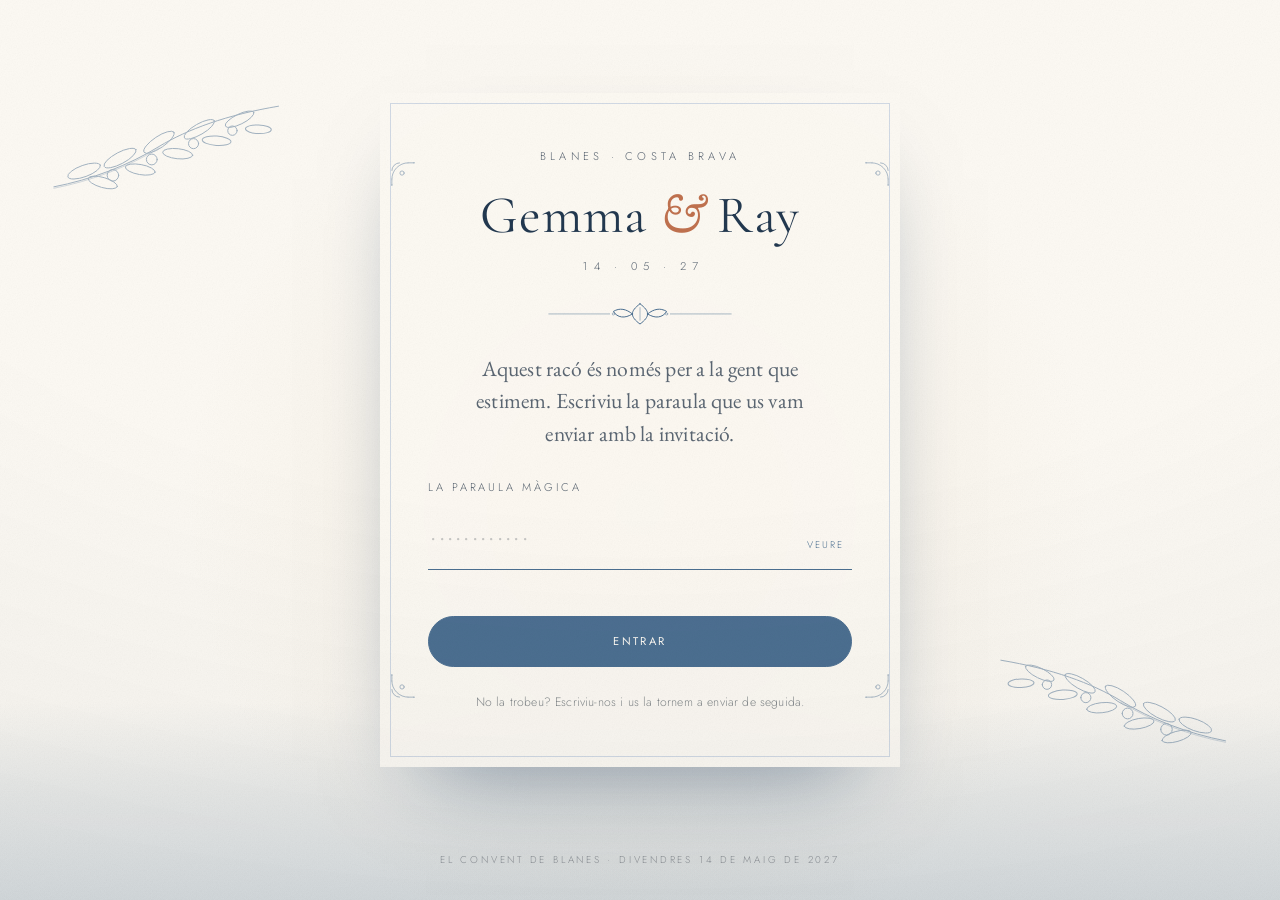
==== commit 0fd0f9d2: "Restyle: paperera de gravat a mà, tinta blava sobre paper TIPOGRAFIA - Cormorant Garamond lleugera (" ====
--- a/index.html
+++ b/index.html
@@ -32,7 +32,7 @@
 <!-- Tipografies -->
 <link rel="preconnect" href="https://fonts.googleapis.com">
 <link rel="preconnect" href="https://fonts.gstatic.com" crossorigin>
-<link href="https://fonts.googleapis.com/css2?family=Bodoni+Moda:ital,opsz,wght@0,6..96,400;1,6..96,400&family=Cormorant+Garamond:ital,wght@0,300;0,400;1,300&family=Jost:wght@300;400&display=swap" rel="stylesheet">
+<link href="https://fonts.googleapis.com/css2?family=Cormorant+Garamond:ital,wght@0,300;0,400;0,500;1,300;1,400&family=EB+Garamond:ital,wght@0,400;0,500;1,400&family=Italianno&family=Jost:wght@200;300;400&display=swap" rel="stylesheet">
 
 <link rel="stylesheet" href="./styles.css">
 </head>
@@ -71,6 +71,36 @@
     <circle class="ink-fill" cx="54" cy="2" r="1.8"/>
     <circle class="ink-fill" cx="2" cy="54" r="1.8"/>
   </symbol>
+  <symbol id="e-flourish" viewBox="0 0 300 44">
+    <g class="eg">
+      <path class="eg-t" d="M6 22h96M198 22h96"/>
+      <path class="eg-l" d="M150 6c8 6 12 11 12 16s-4 10-12 16c-8-6-12-11-12-16s4-10 12-16z"/>
+      <path class="eg-t" d="M150 12v20"/>
+      <path class="eg-l" d="M138 22c-10-8-20-10-30-4 6 10 18 12 30 4zM162 22c10-8 20-10 30-4-6 10-18 12-30 4z"/>
+      <circle class="eg-t" cx="108" cy="22" r="1.8"/>
+      <circle class="eg-t" cx="192" cy="22" r="1.8"/>
+    </g>
+  </symbol>
+  <symbol id="e-olive" viewBox="0 0 320 130">
+    <g class="eg">
+      <path class="eg-l" d="M4 122C56 112 108 92 150 66 190 42 244 22 316 10"/>
+      <path class="eg-t" d="M4 124C56 114 108 94 150 68"/>
+      <ellipse class="eg-l" cx="46" cy="100" rx="24" ry="8" transform="rotate(-20 46 100)"/>
+      <ellipse class="eg-l" cx="72" cy="116" rx="21" ry="7" transform="rotate(16 72 116)"/>
+      <ellipse class="eg-l" cx="96" cy="82" rx="25" ry="8" transform="rotate(-28 96 82)"/>
+      <ellipse class="eg-l" cx="124" cy="98" rx="21" ry="7" transform="rotate(10 124 98)"/>
+      <ellipse class="eg-l" cx="150" cy="60" rx="25" ry="8" transform="rotate(-34 150 60)"/>
+      <ellipse class="eg-l" cx="176" cy="76" rx="21" ry="7" transform="rotate(6 176 76)"/>
+      <ellipse class="eg-l" cx="206" cy="42" rx="24" ry="7.5" transform="rotate(-30 206 42)"/>
+      <ellipse class="eg-l" cx="230" cy="58" rx="20" ry="6.5" transform="rotate(4 230 58)"/>
+      <ellipse class="eg-l" cx="262" cy="28" rx="22" ry="7" transform="rotate(-26 262 28)"/>
+      <ellipse class="eg-l" cx="288" cy="42" rx="18" ry="6" transform="rotate(2 288 42)"/>
+      <circle class="eg-l" cx="86" cy="106" r="8"/>
+      <circle class="eg-l" cx="140" cy="84" r="7.5"/>
+      <circle class="eg-l" cx="198" cy="62" r="7"/>
+      <circle class="eg-l" cx="252" cy="44" r="6.5"/>
+    </g>
+  </symbol>
 </defs>
 </svg>
 
@@ -82,8 +112,8 @@
   <div class="login__sea" aria-hidden="true"></div>
   <div class="login__glow" aria-hidden="true"></div>
 
-  <svg class="login__deco login__deco--l float-slow" viewBox="0 0 140 64" aria-hidden="true"><use href="#i-olive"></use></svg>
-  <svg class="login__deco login__deco--r float-slower" viewBox="0 0 140 64" aria-hidden="true"><use href="#i-olive"></use></svg>
+  <svg class="login__deco login__deco--l" viewBox="0 0 320 130" aria-hidden="true"><use href="#e-olive"></use></svg>
+  <svg class="login__deco login__deco--r" viewBox="0 0 320 130" aria-hidden="true"><use href="#e-olive"></use></svg>
 
   <div class="login__card" id="loginCard">
     <div class="login__frame" aria-hidden="true">
@@ -95,9 +125,9 @@
 
     <p class="login__place">Blanes · Costa Brava</p>
     <h1 class="login__names">Gemma <i class="amp">&amp;</i> Ray</h1>
-    <p class="login__date">14 · 05 · 2027</p>
+    <p class="login__date">14 · 05 · 27</p>
 
-    <svg class="login__rule draw" viewBox="0 0 160 30" aria-hidden="true"><use href="#i-wave"></use></svg>
+    <svg class="login__rule" viewBox="0 0 300 44" aria-hidden="true"><use href="#e-flourish"></use></svg>
 
     <p class="login__lede">
       Aquest racó és només per a la gent que estimem.
--- a/styles.css
+++ b/styles.css
@@ -44,78 +44,98 @@
 
 /* ========================================
    00. TOKENS
+   Direcció: paperera de casament feta a mà. Tinta blava sobre paper cotó.
+   La pàgina ha de ser ~75% ivori; el blau es comporta com tinta impresa,
+   no com un color d'interfície.
    ======================================== */
 :root {
-  /* — Paleta mediterrània — */
-  --ivory: #fbf6ee;
-  --paper: #f5eee2;
-  --sand: #ecdfc9;
-  --stone: #d5c7b0;
-  --clay: #b9a88d;
-  --ink: #16202c;
-  --ink-soft: #3d4a58;
-
-  --sky: #cadcea;
-  --ceramic: #7ba5c8;
-  --sea: #2160a8;
-  --cobalt: #0f4c9c;
-  --aegean: #0a2e5a;
-  --midnight: #04162e;
-  --abyss: #020c1b;
-
-  --olive: #6e7b52;
-  --olive-soft: #97a37c;
-  --terracotta: #c26f4a;
-  --gold: #c6a15b;
+  /* — Paper — */
+  --ivory: #fcf9f3;
+  --paper: #f8f3e9;
+  --sand: #efe7d8;
+  --stone: #ded3c0;
+  --clay: #c3b59e;
+
+  /* — Tinta — */
+  --ink: #2f3742;          /* text corrent, gris càlid */
+  --ink-soft: #5b6672;     /* text secundari */
+  --blue: #4c6f91;         /* TINTA PRINCIPAL: blau mediterrani apagat */
+  --blue-soft: #82a0bb;    /* traços fins, ombrejats */
+  --blue-pale: #bccddb;    /* hatching molt clar */
+  --blue-mist: #dce6ee;    /* fons gairebé imperceptibles */
+  --navy: #22384f;         /* accent fosc, amb comptagotes */
+  --navy-deep: #16283a;    /* només la nit */
+
+  /* — Accents, molt selectius — */
+  --terracotta: #c0714e;
+  --olive: #7c8763;
+  --gold: #bda06a;
+
+  /* Compatibilitat amb noms antics del full d'estil */
+  --sky: var(--blue-mist);
+  --ceramic: var(--blue-soft);
+  --sea: var(--blue);
+  --cobalt: var(--blue);
+  --aegean: var(--navy);
+  --midnight: var(--navy-deep);
+  --abyss: #0e1c2a;
+  --olive-soft: #9aa383;
 
   /* — Rols — */
   --bg: var(--ivory);
   --fg: var(--ink);
-  --accent: var(--cobalt);
-
-  /* — Tipografia — */
-  --font-display: "Bodoni Moda", "Didot", "Times New Roman", serif;
-  --font-serif: "Cormorant Garamond", Garamond, "Times New Roman", serif;
+  --accent: var(--blue);
+
+  /* — Tipografia —
+     Serif clàssica lleugera per als titulars, Garamond per al text,
+     cal·ligrafia monolineal fina només per als accents romàntics. */
+  --font-display: "Cormorant Garamond", "EB Garamond", Garamond, "Times New Roman", serif;
+  --font-serif: "EB Garamond", "Cormorant Garamond", Garamond, "Times New Roman", serif;
   --font-sans: "Jost", "Helvetica Neue", Arial, sans-serif;
-  --font-hand: "Mrs Saint Delafield", "Snell Roundhand", cursive;
-
-  /* — Escala fluida — */
-  --t-xs: clamp(0.68rem, 0.64rem + 0.2vw, 0.78rem);
-  --t-sm: clamp(0.8rem, 0.76rem + 0.2vw, 0.9rem);
-  --t-base: clamp(1rem, 0.95rem + 0.25vw, 1.12rem);
-  --t-md: clamp(1.15rem, 1.05rem + 0.5vw, 1.45rem);
-  --t-lg: clamp(1.6rem, 1.2rem + 1.8vw, 2.6rem);
-  --t-xl: clamp(2.2rem, 1.4rem + 3.4vw, 4.4rem);
-  --t-2xl: clamp(3rem, 1.4rem + 6.4vw, 7.5rem);
-  --t-3xl: clamp(3.6rem, 0.8rem + 11vw, 13rem);
-
-  /* — Espai — */
-  --gutter: clamp(1.25rem, 4vw, 4.5rem);
-  --section-y: clamp(5rem, 11vh, 11rem);
-  --maxw: 1440px;
-  --measure: 62ch;
+  --font-hand: "Italianno", "Snell Roundhand", "Apple Chancery", cursive;
+
+  /* — Escala fluida —
+     Més petita i més airejada que abans: els titulars han de ser grans
+     però lleugers, no monumentals. */
+  --t-xs: clamp(0.62rem, 0.58rem + 0.16vw, 0.7rem);
+  --t-sm: clamp(0.78rem, 0.74rem + 0.2vw, 0.88rem);
+  --t-base: clamp(1rem, 0.96rem + 0.2vw, 1.08rem);
+  --t-md: clamp(1.1rem, 1rem + 0.44vw, 1.35rem);
+  --t-lg: clamp(1.5rem, 1.15rem + 1.3vw, 2.3rem);
+  --t-xl: clamp(1.9rem, 1.2rem + 2.5vw, 3.4rem);
+  --t-2xl: clamp(2.4rem, 1.1rem + 4.6vw, 5.4rem);
+  --t-3xl: clamp(2.8rem, 0.9rem + 7.2vw, 8rem);
+
+  /* — Espai —
+     Ritme vertical molt més lent: el contingut ha de semblar
+     triat, no omplir la pantalla. */
+  --gutter: clamp(1.4rem, 5vw, 6rem);
+  --section-y: clamp(6rem, 15vh, 14rem);
+  --maxw: 1320px;
+  --measure: 58ch;
 
   /* — Moviment — */
   --ease: cubic-bezier(0.22, 1, 0.36, 1);
   --ease-soft: cubic-bezier(0.4, 0, 0.2, 1);
   --dur: 0.9s;
 
-  /* — Ombres i vores — */
-  --hair: 1px solid color-mix(in srgb, var(--fg) 18%, transparent);
-  --shadow-soft: 0 18px 50px -24px rgba(10, 46, 90, 0.35);
-  --shadow-lift: 0 34px 80px -32px rgba(4, 22, 46, 0.55);
-}
-
-/* Modes d'ambient — controlats des de script.js sobre <html> */
+  /* — Filets i ombres, tot molt més suau — */
+  --hair: 1px solid color-mix(in srgb, var(--blue) 22%, transparent);
+  --hairline: color-mix(in srgb, var(--blue) 24%, transparent);
+  --shadow-soft: 0 18px 46px -28px rgba(34, 56, 79, 0.26);
+  --shadow-lift: 0 30px 70px -34px rgba(34, 56, 79, 0.34);
+}
+
+/* Ambients: molt més continguts que abans. El paper manà. */
 html.mood-night {
-  --bg: var(--midnight);
-  --fg: var(--paper);
-  --accent: var(--sky);
+  --bg: var(--navy-deep);
+  --fg: #e9e2d4;
+  --accent: var(--blue-pale);
 }
 html.mood-dusk {
-  --bg: var(--aegean);
-  --fg: var(--paper);
-  --accent: var(--sand);
+  --bg: var(--paper);
+  --fg: var(--ink);
+  --accent: var(--blue);
 }
 html.mood-golden {
   --bg: var(--paper);
@@ -123,9 +143,9 @@
   --accent: var(--terracotta);
 }
 html.mood-sea {
-  --bg: var(--cobalt);
-  --fg: var(--ivory);
-  --accent: var(--sand);
+  --bg: var(--ivory);
+  --fg: var(--ink);
+  --accent: var(--blue);
 }
 
 /* ========================================
@@ -200,69 +220,80 @@
 
 /* ========================================
    02. TIPOGRAFIA EDITORIAL
+   Titulars grans però lleugers i airejats. La tipografia acompanya
+   les il·lustracions; no ha de ser el recurs gràfic principal.
    ======================================== */
 .display {
   font-family: var(--font-display);
-  font-weight: 400;
-  line-height: 0.92;
-  letter-spacing: -0.02em;
-}
-.serif { font-family: var(--font-serif); font-weight: 300; }
+  font-weight: 300;
+  line-height: 1.04;
+  letter-spacing: 0.005em;
+}
+.serif { font-family: var(--font-serif); font-weight: 400; }
 .hand {
   font-family: var(--font-hand);
   font-weight: 400;
-  line-height: 1;
-  letter-spacing: 0;
-}
-
+  line-height: 1.25;
+  letter-spacing: 0.01em;
+}
+
+/* Metadades: minúscules d'imprempta, molt petites i molt espaiades */
 .eyebrow {
   display: inline-flex;
   align-items: center;
-  gap: 0.75rem;
+  gap: 1rem;
   font-family: var(--font-sans);
   font-size: var(--t-xs);
-  font-weight: 400;
-  letter-spacing: 0.36em;
-  text-transform: uppercase;
-  color: color-mix(in srgb, var(--fg) 62%, transparent);
+  font-weight: 300;
+  letter-spacing: 0.42em;
+  text-transform: uppercase;
+  color: color-mix(in srgb, var(--fg) 52%, transparent);
 }
 .eyebrow::before {
   content: "";
-  width: clamp(1.5rem, 4vw, 3.5rem);
+  width: clamp(1.5rem, 4vw, 3rem);
   height: 1px;
   background: currentColor;
-  opacity: 0.5;
+  opacity: 0.45;
 }
 .eyebrow--center::after {
   content: "";
-  width: clamp(1.5rem, 4vw, 3.5rem);
+  width: clamp(1.5rem, 4vw, 3rem);
   height: 1px;
   background: currentColor;
-  opacity: 0.5;
+  opacity: 0.45;
 }
 
 .section__title {
   font-family: var(--font-display);
+  font-weight: 300;
+  font-size: var(--t-xl);
+  line-height: 1.08;
+  letter-spacing: 0.004em;
+  color: var(--blue);
+  text-wrap: balance;
+}
+/* Accent cal·ligràfic dins d'un titular. La lletra manuscrita té traços
+   molt llargs, així que necessita aire als costats o es menja la paraula
+   següent. */
+.section__title em {
+  font-family: var(--font-hand);
+  font-style: normal;
   font-weight: 400;
-  font-size: var(--t-xl);
-  line-height: 0.98;
-  letter-spacing: -0.025em;
-  text-wrap: balance;
-}
-.section__title em {
-  font-family: var(--font-serif);
-  font-style: italic;
-  font-weight: 300;
-  letter-spacing: -0.01em;
+  font-size: 1.32em;
+  line-height: 0.85;
+  letter-spacing: 0.02em;
+  padding-inline: 0.1em 0.14em;
+  color: var(--navy);
 }
 
 .lede {
   font-family: var(--font-serif);
   font-size: var(--t-md);
-  font-weight: 300;
-  line-height: 1.55;
+  font-weight: 400;
+  line-height: 1.72;
   max-width: var(--measure);
-  color: color-mix(in srgb, var(--fg) 86%, transparent);
+  color: color-mix(in srgb, var(--fg) 82%, transparent);
 }
 
 /* Ritme vertical de les capçaleres de secció */
@@ -271,7 +302,7 @@
 .eyebrow + .party__title,
 .eyebrow + .coast__title,
 .eyebrow + .honeymoon__title,
-.eyebrow + .hashtag__big { margin-top: clamp(0.8rem, 1.6vw, 1.4rem); }
+.eyebrow + .hashtag__big { margin-top: clamp(1.1rem, 2.2vw, 2rem); }
 
 .section__title + .lede,
 .section__title + .body-copy,
@@ -280,51 +311,58 @@
 .coast__title + .lede,
 .honeymoon__title + .lede,
 .hashtag__big + .lede,
-.shout__word + .shout__sub { margin-top: clamp(1.1rem, 2vw, 1.8rem); }
-
-.lede + .btn-row, .body-copy + .btn-row { margin-top: clamp(1.4rem, 2.4vw, 2.2rem); }
-
-.body-copy { max-width: var(--measure); color: color-mix(in srgb, var(--fg) 78%, transparent); }
-.body-copy + .body-copy { margin-top: 1.1em; }
-
+.shout__word + .shout__sub { margin-top: clamp(1.4rem, 2.6vw, 2.4rem); }
+
+.lede + .btn-row, .body-copy + .btn-row { margin-top: clamp(1.8rem, 3vw, 2.8rem); }
+
+.body-copy {
+  max-width: var(--measure);
+  font-family: var(--font-serif);
+  line-height: 1.78;
+  color: color-mix(in srgb, var(--fg) 76%, transparent);
+}
+.body-copy + .body-copy { margin-top: 1.15em; }
+
+/* Xifres de data: separades i elegants — 14 · 05 · 27 */
 .date-stamp {
-  font-family: var(--font-sans);
+  font-family: var(--font-serif);
   font-size: var(--t-xs);
-  letter-spacing: 0.4em;
-  text-transform: uppercase;
-  color: color-mix(in srgb, var(--fg) 55%, transparent);
+  font-variant-numeric: lining-nums tabular-nums;
+  letter-spacing: 0.46em;
+  text-transform: uppercase;
+  color: color-mix(in srgb, var(--fg) 50%, transparent);
 }
 
 /* Revelació de text per paraules (creada a script.js) */
 .split { display: inline; }
-.split .w { display: inline-block; overflow: hidden; vertical-align: bottom; padding-bottom: 0.06em; }
+.split .w { display: inline-block; overflow: hidden; vertical-align: bottom; padding-bottom: 0.08em; }
 .split .w > i {
   display: inline-block;
   font-style: inherit;
-  transform: translateY(110%) rotate(2deg);
-  transition: transform 1.05s var(--ease);
-  transition-delay: calc(var(--i, 0) * 45ms);
-}
-.split.is-in .w > i { transform: translateY(0) rotate(0deg); }
+  transform: translateY(108%);
+  transition: transform 1.15s var(--ease);
+  transition-delay: calc(var(--i, 0) * 52ms);
+}
+.split.is-in .w > i { transform: translateY(0); }
 
 /* Revelació genèrica */
 [data-reveal] {
   opacity: 0;
-  transform: translateY(28px);
-  transition: opacity 1s var(--ease-soft), transform 1.1s var(--ease);
+  transform: translateY(24px);
+  transition: opacity 1.15s var(--ease-soft), transform 1.25s var(--ease);
   transition-delay: calc(var(--d, 0) * 1ms);
   will-change: transform, opacity;
 }
 [data-reveal].is-in { opacity: 1; transform: none; }
 
-[data-reveal="mask"] { opacity: 1; transform: none; clip-path: inset(0 0 100% 0); transition: clip-path 1.4s var(--ease); }
+[data-reveal="mask"] { opacity: 1; transform: none; clip-path: inset(0 0 100% 0); transition: clip-path 1.5s var(--ease); }
 [data-reveal="mask"].is-in { clip-path: inset(0 0 0% 0); }
 
-[data-reveal="scale"] { opacity: 0; transform: scale(1.06); }
+[data-reveal="scale"] { opacity: 0; transform: scale(1.035); }
 [data-reveal="scale"].is-in { opacity: 1; transform: scale(1); }
 
-[data-reveal="left"] { transform: translateX(-36px); }
-[data-reveal="right"] { transform: translateX(36px); }
+[data-reveal="left"] { transform: translateX(-30px); }
+[data-reveal="right"] { transform: translateX(30px); }
 
 /* ========================================
    03. UTILITATS + DECORACIONS
@@ -346,7 +384,8 @@
   inset: -120%;
   z-index: 900;
   pointer-events: none;
-  opacity: 0.42;
+  /* Gairebé imperceptible: paper de cotó, no res envellit */
+  opacity: 0.14;
   mix-blend-mode: multiply;
   background-image: url("data:image/svg+xml,%3Csvg xmlns='http://www.w3.org/2000/svg' width='240' height='240'%3E%3Cfilter id='n'%3E%3CfeTurbulence type='fractalNoise' baseFrequency='0.82' numOctaves='4' stitchTiles='stitch'/%3E%3CfeColorMatrix type='saturate' values='0'/%3E%3C/filter%3E%3Crect width='240' height='240' filter='url(%23n)' opacity='0.5'/%3E%3C/svg%3E");
   animation: grain-drift 7s steps(6) infinite;
@@ -368,8 +407,8 @@
   inset: 0;
   z-index: 899;
   pointer-events: none;
-  background: radial-gradient(120% 90% at 50% 10%, transparent 40%, rgba(20, 16, 10, 0.16) 100%);
-  opacity: 0.7;
+  background: radial-gradient(120% 92% at 50% 8%, transparent 52%, rgba(34, 56, 79, 0.07) 100%);
+  opacity: 0.6;
 }
 
 /* Sol que segueix el scroll */
@@ -410,26 +449,26 @@
   to { transform: translateX(-50%); }
 }
 
-/* Sanefa de rajola catalana (patró CSS pur) */
+/* Separador: un filet finíssim, com el d'una invitació impresa.
+   Substitueix la sanefa de rajola, massa gràfica per a aquest registre. */
 .tile-strip {
-  --tile: clamp(26px, 3.6vw, 46px);
-  height: var(--tile);
-  width: 100%;
-  background-color: var(--ivory);
-  background-image:
-    radial-gradient(circle at 50% 50%, var(--cobalt) 14%, transparent 15%),
-    radial-gradient(circle at 0% 50%, var(--ceramic) 12%, transparent 13%),
-    radial-gradient(circle at 100% 50%, var(--ceramic) 12%, transparent 13%),
-    linear-gradient(45deg, transparent 46%, color-mix(in srgb, var(--cobalt) 30%, transparent) 46% 54%, transparent 54%);
-  background-size: var(--tile) var(--tile);
-  background-position: 0 0;
-  border-block: 1px solid color-mix(in srgb, var(--cobalt) 25%, transparent);
-  animation: tile-slide 26s linear infinite;
-  opacity: 0.9;
-}
-@keyframes tile-slide {
-  from { background-position: 0 0; }
-  to { background-position: calc(var(--tile) * 8) 0; }
+  position: relative;
+  height: 1px;
+  width: min(var(--maxw), calc(100% - var(--gutter) * 2));
+  margin: clamp(1rem, 3vw, 2rem) auto;
+  background: var(--hairline);
+  opacity: 0.5;
+  border: 0;
+}
+.tile-strip::after {
+  content: "";
+  position: absolute;
+  left: 50%; top: 50%;
+  width: 7px; height: 7px;
+  translate: -50% -50%;
+  rotate: 45deg;
+  background: var(--ivory);
+  border: 1px solid var(--blue-soft);
 }
 
 /* Branca d'olivera decorativa */
@@ -458,7 +497,7 @@
   position: relative;
   overflow: hidden;
   background-color: var(--sand);
-  background-image: var(--img, none), var(--placeholder, linear-gradient(155deg, #cadcea 0%, #7ba5c8 38%, #2160a8 72%, #0a2e5a 100%));
+  background-image: var(--img, none), var(--placeholder, linear-gradient(155deg, #f3f0e8 0%, #e3e9ee 46%, #ccd9e4 100%));
   background-size: cover;
   background-position: center;
   box-shadow: var(--shadow-soft);
@@ -466,9 +505,10 @@
 .frame::after {
   content: "";
   position: absolute; inset: 0;
-  background-image: url("data:image/svg+xml,%3Csvg xmlns='http://www.w3.org/2000/svg' width='120' height='120'%3E%3Cfilter id='g'%3E%3CfeTurbulence type='fractalNoise' baseFrequency='0.9' numOctaves='3'/%3E%3C/filter%3E%3Crect width='120' height='120' filter='url(%23g)' opacity='0.28'/%3E%3C/svg%3E");
-  mix-blend-mode: overlay;
-  opacity: 0.6;
+  /* Trama diagonal finíssima: els marcs es llegeixen com plaques gravades */
+  background-image:
+    repeating-linear-gradient(38deg, rgba(76, 111, 145, 0.10) 0 0.5px, transparent 0.5px 5px);
+  opacity: 0.85;
   pointer-events: none;
 }
 .frame__label {
@@ -476,10 +516,11 @@
   left: 1rem; bottom: 0.9rem;
   z-index: 2;
   font-family: var(--font-sans);
-  font-size: 0.6rem;
-  letter-spacing: 0.28em;
-  text-transform: uppercase;
-  color: rgba(251, 246, 238, 0.72);
+  font-size: 0.58rem;
+  font-weight: 300;
+  letter-spacing: 0.3em;
+  text-transform: uppercase;
+  color: color-mix(in srgb, var(--navy) 52%, transparent);
 }
 .frame--tall { aspect-ratio: 3 / 4; }
 .frame--wide { aspect-ratio: 4 / 3; }
@@ -487,11 +528,13 @@
 .frame--square { aspect-ratio: 1; }
 
 /* Variants cromàtiques dels marcadors de posició */
-.ph-sea    { --placeholder: linear-gradient(160deg, #dbe9f2 0%, #7ba5c8 35%, #2160a8 70%, #0a2e5a 100%); }
-.ph-stone  { --placeholder: linear-gradient(150deg, #fbf6ee 0%, #ecdfc9 40%, #d5c7b0 72%, #b9a88d 100%); }
-.ph-olive  { --placeholder: linear-gradient(200deg, #f5eee2 0%, #97a37c 55%, #6e7b52 100%); }
-.ph-sunset { --placeholder: linear-gradient(180deg, #fbf6ee 0%, #ecdfc9 26%, #c26f4a 66%, #7a3f2b 100%); }
-.ph-night  { --placeholder: linear-gradient(180deg, #0a2e5a 0%, #04162e 55%, #020c1b 100%); }
+/* Mentre no hi hagi fotos, els marcs són plaques de paper molt clares
+   amb una insinuació de trama, no blocs de color saturat. */
+.ph-sea    { --placeholder: linear-gradient(160deg, #eef3f7 0%, #d8e4ee 48%, #bccddb 100%); }
+.ph-stone  { --placeholder: linear-gradient(150deg, #fbf7f0 0%, #f0e9dc 46%, #ded3c0 100%); }
+.ph-olive  { --placeholder: linear-gradient(200deg, #f6f2e7 0%, #e2e3d4 54%, #c9cdb6 100%); }
+.ph-sunset { --placeholder: linear-gradient(180deg, #fbf7f0 0%, #f2e6da 44%, #e2c7b4 100%); }
+.ph-night  { --placeholder: linear-gradient(180deg, #6d8399 0%, #3f5670 55%, #22384f 100%); }
 .ph-tile   {
   --placeholder: linear-gradient(0deg, rgba(15,76,156,0.18), rgba(15,76,156,0.18));
   background-color: var(--ivory);
@@ -582,17 +625,19 @@
 .marquee__track { display: inline-flex; gap: 3rem; animation: marquee var(--speed) linear infinite; }
 .marquee__item {
   font-family: var(--font-display);
-  font-size: clamp(1.6rem, 5vw, 3.6rem);
-  letter-spacing: -0.01em;
-  color: color-mix(in srgb, var(--fg) 80%, transparent);
+  font-weight: 300;
+  font-size: clamp(1.3rem, 3.4vw, 2.4rem);
+  letter-spacing: 0.06em;
+  color: color-mix(in srgb, var(--fg) 62%, transparent);
   display: inline-flex;
   align-items: center;
   gap: 3rem;
 }
 .marquee__item i { font-style: normal; color: var(--terracotta); font-size: 0.5em; }
+/* Res de tipografia amb contorn: massa gràfica. Serif lleugera i pàl·lida. */
 .marquee--outline .marquee__item {
-  color: transparent;
-  -webkit-text-stroke: 1px color-mix(in srgb, var(--fg) 45%, transparent);
+  color: color-mix(in srgb, var(--blue) 42%, transparent);
+  font-weight: 300;
 }
 @keyframes marquee { from { transform: translateX(0); } to { transform: translateX(-50%); } }
 
@@ -667,9 +712,7 @@
   align-items: center;
   padding: clamp(1.5rem, 5vw, 3rem) clamp(1rem, 5vw, 3rem) clamp(1.2rem, 3vw, 2rem);
   overflow: hidden;
-  background:
-    radial-gradient(120% 80% at 50% 106%, rgba(15, 76, 156, 0.24) 0%, transparent 62%),
-    linear-gradient(180deg, #fbf6ee 0%, #f3ece0 46%, #e6ebef 76%, #cadcea 100%);
+  background: var(--ivory);
   color: var(--ink);
   transition: opacity 0.6s var(--ease);
 }
@@ -681,15 +724,14 @@
   width: min(120vw, 980px);
   aspect-ratio: 1;
   translate: -50% 0;
-  background: radial-gradient(circle at 50% 50%, rgba(198, 161, 91, 0.3), rgba(198, 161, 91, 0.06) 44%, transparent 64%);
-  animation: hero-glow 12s ease-in-out infinite alternate;
+  background: radial-gradient(circle at 50% 50%, rgba(189, 160, 106, 0.16), rgba(189, 160, 106, 0.03) 46%, transparent 66%);
   pointer-events: none;
 }
 .login__sea {
   position: absolute;
   inset: auto 0 0 0;
   height: clamp(90px, 22vh, 230px);
-  background: linear-gradient(180deg, rgba(123, 165, 200, 0) 0%, rgba(33, 96, 168, 0.45) 45%, rgba(10, 46, 90, 0.78) 100%);
+  background: linear-gradient(180deg, rgba(76, 111, 145, 0) 0%, rgba(76, 111, 145, 0.10) 46%, rgba(76, 111, 145, 0.20) 100%);
   pointer-events: none;
 }
 .login__deco { position: absolute; width: clamp(90px, 13vw, 200px); color: var(--olive); opacity: 0.55; pointer-events: none; }
@@ -731,8 +773,8 @@
   font-weight: 400;
   font-size: clamp(2.1rem, 7.5vw, 3.3rem);
   line-height: 1;
-  letter-spacing: -0.03em;
-  color: var(--aegean);
+  letter-spacing: 0.02em;
+  color: var(--navy);
   margin-block: 0.42em 0.3em;
 }
 .login__names .amp { font-family: var(--font-serif); font-style: italic; color: var(--terracotta); }
@@ -820,8 +862,7 @@
   letter-spacing: 0.28em;
   text-transform: uppercase;
   text-align: center;
-  color: rgba(251, 246, 238, 0.85);
-  text-shadow: 0 1px 6px rgba(10, 46, 90, 0.5);
+  color: color-mix(in srgb, var(--ink) 46%, transparent);
 }
 
 /* Sacsejada quan la paraula no és la correcta */
@@ -861,7 +902,7 @@
   position: absolute;
   inset: auto 0 0 0;
   height: 46%;
-  background: linear-gradient(180deg, #7ba5c8 0%, #2160a8 45%, #0a2e5a 100%);
+  background: linear-gradient(180deg, var(--blue-mist) 0%, var(--blue-pale) 46%, var(--blue-soft) 100%);
   transform: translateY(100%);
   animation: pre-sea 2.6s 0.35s var(--ease) forwards;
 }
@@ -873,7 +914,7 @@
   aspect-ratio: 1;
   margin-left: calc(clamp(200px, 34vw, 420px) / -2);
   border-radius: 50%;
-  background: radial-gradient(circle at 50% 50%, rgba(198, 161, 91, 0.55), rgba(198, 161, 91, 0.05) 62%, transparent 70%);
+  background: radial-gradient(circle at 50% 50%, rgba(189, 160, 106, 0.28), rgba(189, 160, 106, 0.04) 62%, transparent 70%);
   animation: pre-sun 3.4s var(--ease-soft) forwards;
 }
 @keyframes pre-sun {
@@ -905,10 +946,11 @@
 }
 .preloader__names {
   font-family: var(--font-display);
-  font-size: clamp(2.6rem, 10vw, 6rem);
-  line-height: 1;
-  letter-spacing: -0.03em;
-  color: var(--ink);
+  font-weight: 300;
+  font-size: clamp(2.2rem, 7vw, 4rem);
+  line-height: 1.1;
+  letter-spacing: 0.02em;
+  color: var(--navy);
   margin-block: 0.35em 0.25em;
 }
 .preloader__names .amp { font-family: var(--font-serif); font-style: italic; color: var(--terracotta); }
@@ -1307,249 +1349,229 @@
 @keyframes seal-rotate { to { transform: rotate(360deg); } }
 
 /* ========================================
+   07c. GRAVATS
+   Traç de ploma finíssim. vector-effect manté la línia a un gruix
+   constant sigui quina sigui la mida a què s'escala el dibuix, que és
+   exactament el que fa que sembli gravat i no una icona escalada.
+   ======================================== */
+.eg { color: var(--blue); }
+.eg-l,
+.eg-t {
+  fill: none;
+  stroke: currentColor;
+  stroke-linecap: round;
+  stroke-linejoin: round;
+  vector-effect: non-scaling-stroke;
+}
+.eg-l { stroke-width: 1; }
+.eg-t { stroke-width: 0.65; opacity: 0.72; }
+.eg-f { stroke: none; }
+
+.eg-pale { color: var(--blue-soft); }
+.eg-navy { color: var(--navy); }
+
+/* Il·lustracions que entren des de la vora del paper */
+.eg-edge {
+  position: absolute;
+  pointer-events: none;
+  z-index: 0;
+  color: var(--blue-soft);
+  opacity: 0.6;
+}
+.eg-edge--bl { left: 0; bottom: 0; width: clamp(150px, 22vw, 330px); }
+.eg-edge--br { right: 0; bottom: 0; width: clamp(150px, 22vw, 330px); transform: scaleX(-1); }
+.eg-edge--tl { left: 0; top: 0; width: clamp(140px, 18vw, 280px); transform: scaleY(-1); }
+.eg-edge--tr { right: 0; top: 0; width: clamp(140px, 18vw, 280px); transform: scale(-1); }
+
+/* Floró separador entre seccions */
+.flourish {
+  display: block;
+  width: clamp(150px, 20vw, 260px);
+  margin: clamp(2.5rem, 6vw, 5rem) auto;
+  color: var(--blue-soft);
+}
+.flourish--tight { margin-block: clamp(1.5rem, 3vw, 2.5rem); }
+
+/* Filet finíssim, com el d'una invitació */
+.hairline {
+  width: 100%;
+  height: 1px;
+  border: 0;
+  background: var(--hairline);
+  margin: 0;
+}
+.hairline--short { width: min(180px, 40%); margin-inline: auto; }
+
+/* ========================================
    08. HERO
+   La versió digital d'una invitació impresa: molt aire a dalt,
+   el gravat manà a baix.
    ======================================== */
 .hero {
   position: relative;
   min-height: 100svh;
   display: grid;
-  align-items: center;
-  padding: clamp(6rem, 14vh, 9rem) var(--gutter) clamp(4rem, 10vh, 6rem);
+  grid-template-rows: 1fr auto;
+  align-items: start;
+  padding: clamp(7rem, 18vh, 12rem) var(--gutter) 0;
   overflow: hidden;
-  background:
-    radial-gradient(120% 80% at 50% 108%, rgba(15, 76, 156, 0.22) 0%, transparent 62%),
-    linear-gradient(180deg, #fbf6ee 0%, #f3ece0 44%, #e6ebef 78%, #cadcea 100%);
+  background: var(--ivory);
   color: var(--ink);
 }
 
-/* Cel amb resplendor solar */
-.hero__glow {
-  position: absolute;
-  top: 6%; left: 50%;
-  width: min(120vw, 1100px);
-  aspect-ratio: 1;
-  translate: -50% 0;
-  background: radial-gradient(circle at 50% 50%, rgba(198, 161, 91, 0.34), rgba(198, 161, 91, 0.08) 42%, transparent 62%);
-  z-index: 0;
-  animation: hero-glow 12s ease-in-out infinite alternate;
-}
-@keyframes hero-glow {
-  from { transform: translateY(0) scale(1); opacity: 0.85; }
-  to { transform: translateY(-26px) scale(1.08); opacity: 1; }
-}
-
-/* Mar animat amb distorsió d'ones */
-.hero__sea {
-  position: absolute;
-  inset: auto 0 0 0;
-  height: clamp(150px, 30vh, 340px);
-  z-index: 1;
-  overflow: hidden;
-}
-/* El canvas ha de cobrir tot el mar: sense això, es dibuixa a 300×150 px */
-.hero__sea canvas {
-  position: absolute;
-  inset: 0;
-  width: 100%;
-  height: 100%;
-  display: block;
-}
-.hero__sea::before {
-  content: "";
-  position: absolute;
-  inset: auto 0 0 0;
-  height: 70%;
-  background: linear-gradient(180deg, rgba(123, 165, 200, 0) 0%, rgba(33, 96, 168, 0.5) 45%, rgba(10, 46, 90, 0.85) 100%);
-}
-/* Reflex de sol sobre l'aigua (reacciona al ratolí via --mx) */
-.hero__reflection {
-  position: absolute;
-  bottom: 0;
-  left: calc(var(--mx, 50%) );
-  translate: -50% 0;
-  width: clamp(60px, 9vw, 130px);
-  height: clamp(140px, 28vh, 320px);
-  background: linear-gradient(180deg, rgba(255, 233, 186, 0.55), rgba(255, 233, 186, 0));
-  filter: blur(9px);
-  z-index: 2;
-  mix-blend-mode: screen;
-  transition: left 1.6s var(--ease-soft);
-  animation: reflect-shimmer 5s ease-in-out infinite alternate;
-}
-@keyframes reflect-shimmer {
-  from { opacity: 0.5; transform: scaleX(0.9); }
-  to { opacity: 0.95; transform: scaleX(1.2); }
+/* Filet superior, molt fi */
+.hero__rule {
+  position: absolute;
+  top: clamp(4.5rem, 11vh, 7rem);
+  left: var(--gutter);
+  right: var(--gutter);
+  height: 1px;
+  background: var(--hairline);
+  opacity: 0.55;
 }
 
 .hero__inner {
   position: relative;
-  z-index: 5;
-  width: min(100%, var(--maxw));
+  z-index: 3;
+  width: min(100%, 900px);
   margin-inline: auto;
   text-align: center;
 }
 
-.hero__overline {
-  display: flex;
-  align-items: center;
-  justify-content: center;
-  gap: clamp(0.8rem, 2vw, 1.6rem);
+.hero__place {
   font-family: var(--font-sans);
   font-size: var(--t-xs);
-  letter-spacing: 0.44em;
-  text-transform: uppercase;
-  color: var(--ink-soft);
-}
-.hero__overline i { font-style: normal; color: var(--cobalt); }
-
+  font-weight: 300;
+  letter-spacing: 0.52em;
+  text-transform: uppercase;
+  color: color-mix(in srgb, var(--ink) 50%, transparent);
+  margin-bottom: clamp(2rem, 5vw, 3.4rem);
+}
+
+/* Accent cal·ligràfic, petit i discret: acompanya, no domina */
 .hero__hand {
   display: block;
   font-family: var(--font-hand);
-  font-size: clamp(3.4rem, 12vw, 8rem);
-  line-height: 1.05;
-  color: var(--cobalt);
-  margin-block: clamp(0.6rem, 2vw, 1.2rem) 0;
-  transform-origin: left center;
-}
-/* traç manuscrit "ens casem!" que s'escriu tot sol, d'esquerra a dreta */
-.hero__hand-wrap { position: relative; display: inline-block; }
-.hero__hand { clip-path: inset(0 100% -30% 0); }
-.hero__hand.is-writing { animation: hand-write 1.9s 0.25s var(--ease-soft) forwards; }
-@keyframes hand-write { to { clip-path: inset(0 -10% -30% 0); } }
-.hero__hand-underline {
+  font-size: clamp(2rem, 4.4vw, 3.4rem);
+  line-height: 1;
+  color: var(--terracotta);
+  margin-bottom: clamp(0.3rem, 1vw, 0.8rem);
+}
+
+.hero__names {
+  font-family: var(--font-display);
+  font-weight: 300;
+  font-size: clamp(2.9rem, 1rem + 7vw, 7.4rem);
+  line-height: 1.06;
+  letter-spacing: 0.012em;
+  color: var(--navy);
+  margin: 0;
+  cursor: pointer;
+  user-select: none;
+}
+.hero__names .amp {
+  font-family: var(--font-hand);
+  font-style: normal;
+  font-size: 0.92em;
+  color: var(--terracotta);
+  padding-inline: 0.16em;
+  vertical-align: -0.04em;
+}
+.hero__names .name { display: inline-block; transition: transform 0.9s var(--ease); }
+.hero__names:hover .name:first-child { transform: translateY(-3px); }
+.hero__names:hover .name:last-child { transform: translateY(3px); }
+
+/* 14 · 05 · 27 — xifres serif molt espaiades */
+.hero__date {
+  margin-top: clamp(1.4rem, 3.4vw, 2.4rem);
+  font-family: var(--font-serif);
+  font-size: clamp(0.82rem, 0.7rem + 0.5vw, 1.05rem);
+  font-variant-numeric: lining-nums tabular-nums;
+  letter-spacing: 0.58em;
+  text-indent: 0.58em;
+  color: var(--blue);
+}
+
+.hero__flourish { width: clamp(140px, 20vw, 230px); margin: clamp(1.2rem, 2.6vw, 2rem) auto; color: var(--blue-soft); }
+
+.hero__venue {
+  font-family: var(--font-display);
+  font-weight: 300;
+  font-size: var(--t-md);
+  letter-spacing: 0.14em;
+  text-transform: uppercase;
+  color: color-mix(in srgb, var(--ink) 62%, transparent);
+}
+
+/* ── El gravat ── */
+.hero__scene {
+  position: relative;
+  z-index: 1;
+  width: 100%;
+  margin-top: clamp(2rem, 6vh, 5rem);
+  /* Es vessa cap a la vora inferior del paper */
+  margin-inline: calc(var(--gutter) * -1);
+  width: calc(100% + var(--gutter) * 2);
+}
+.hero__engraving {
   display: block;
   width: 100%;
-  color: var(--terracotta);
-  margin-top: -0.6em;
-}
-
-.hero__names {
-  font-family: var(--font-display);
-  font-weight: 400;
-  font-size: var(--t-3xl);
-  line-height: 0.82;
-  letter-spacing: -0.045em;
-  color: var(--aegean);
-  margin-block: clamp(0.15em, 1vw, 0.25em);
-  cursor: pointer;
-  user-select: none;
-}
-.hero__names .amp {
-  font-family: var(--font-serif);
-  font-style: italic;
-  font-weight: 300;
-  color: var(--terracotta);
-  padding-inline: 0.06em;
-}
-.hero__names .name { display: inline-block; transition: transform 0.6s var(--ease); }
-.hero__names:hover .name:first-child { transform: translateY(-6px) rotate(-1.5deg); }
-.hero__names:hover .name:last-child { transform: translateY(6px) rotate(1.5deg); }
-
-.hero__meta {
-  display: flex;
-  flex-wrap: wrap;
-  align-items: center;
-  justify-content: center;
-  gap: clamp(0.8rem, 3vw, 2.4rem);
-  margin-top: clamp(1.2rem, 3vw, 2rem);
-  font-family: var(--font-sans);
-  font-size: var(--t-sm);
-  letter-spacing: 0.3em;
-  text-transform: uppercase;
-  color: var(--ink-soft);
-}
-.hero__meta .dot { width: 5px; height: 5px; border-radius: 50%; background: var(--terracotta); }
-
-.hero__venue {
-  margin-top: 0.6rem;
-  font-family: var(--font-serif);
-  font-style: italic;
-  font-size: var(--t-md);
-  color: var(--ink-soft);
-}
-
-/* Marc ceràmic al voltant del hero */
-.hero__frame {
-  position: absolute;
-  inset: clamp(0.8rem, 2.2vw, 2rem);
-  z-index: 4;
-  pointer-events: none;
-  border: 1px solid rgba(15, 76, 156, 0.22);
-}
-.hero__frame::before,
-.hero__frame::after {
-  content: "";
-  position: absolute;
-  inset: 7px;
-  border: 1px solid rgba(15, 76, 156, 0.14);
-}
-.hero__corner {
-  position: absolute;
-  width: clamp(38px, 5vw, 72px);
-  color: var(--cobalt);
-  opacity: 0.6;
-}
-.hero__corner--tl { top: -1px; left: -1px; }
-.hero__corner--tr { top: -1px; right: -1px; transform: scaleX(-1); }
-.hero__corner--bl { bottom: -1px; left: -1px; transform: scaleY(-1); }
-.hero__corner--br { bottom: -1px; right: -1px; transform: scale(-1); }
-
-/* Il·lustracions flotants (llimones, olivera, buguenvíl·lea) */
-.hero__deco { position: absolute; z-index: 3; pointer-events: none; }
-.hero__deco--left { left: clamp(1.5rem, 3vw, 4rem); top: 17%; width: clamp(120px, 15vw, 240px); color: var(--olive); opacity: 0.85; }
-.hero__deco--right { right: clamp(1.5rem, 3vw, 4rem); top: 13%; width: clamp(100px, 12vw, 190px); color: var(--olive); opacity: 0.8; }
-.hero__deco--bloom { right: clamp(2rem, 6vw, 7rem); bottom: 24%; width: clamp(80px, 9vw, 145px); color: var(--terracotta); opacity: 0.7; }
-.float-slow { animation: float-slow 9s ease-in-out infinite alternate; }
-.float-slower { animation: float-slow 13s ease-in-out infinite alternate-reverse; }
-@keyframes float-slow {
-  from { transform: translateY(0) rotate(0deg); }
-  to { transform: translateY(-18px) rotate(2.5deg); }
+  height: clamp(240px, 42vh, 520px);
+  color: var(--blue);
 }
 
 /* Invitació a fer scroll */
 .hero__scroll {
   position: absolute;
-  left: 50%; bottom: clamp(1.2rem, 4vh, 2.6rem);
+  left: 50%; bottom: clamp(1rem, 3vh, 2rem);
   translate: -50% 0;
   z-index: 6;
   display: grid;
   justify-items: center;
   gap: 0.7rem;
   font-family: var(--font-sans);
-  font-size: 0.6rem;
-  letter-spacing: 0.32em;
-  text-transform: uppercase;
-  color: var(--ivory);
-  text-shadow: 0 1px 8px rgba(10, 46, 90, 0.6);
+  font-size: 0.58rem;
+  font-weight: 300;
+  letter-spacing: 0.4em;
+  text-transform: uppercase;
+  color: color-mix(in srgb, var(--navy) 60%, transparent);
 }
 .hero__scroll-line {
-  width: 1px; height: clamp(38px, 6vh, 62px);
-  background: linear-gradient(to bottom, rgba(251, 246, 238, 0.9), rgba(251, 246, 238, 0));
+  width: 1px; height: clamp(30px, 5vh, 48px);
+  background: linear-gradient(to bottom, var(--blue-soft), transparent);
   overflow: hidden;
   position: relative;
 }
 .hero__scroll-line::after {
   content: "";
   position: absolute; inset: 0;
-  background: var(--ivory);
-  animation: scroll-drop 2.2s var(--ease) infinite;
+  background: var(--blue);
+  animation: scroll-drop 2.6s var(--ease) infinite;
 }
 @keyframes scroll-drop {
   0% { transform: translateY(-100%); }
   60%, 100% { transform: translateY(100%); }
 }
 
+@media (max-width: 640px) {
+  .hero { padding-top: 6.5rem; }
+  .hero__place { letter-spacing: 0.34em; font-size: 0.58rem; }
+  .hero__names { font-size: clamp(2.6rem, 13vw, 3.6rem); }
+  .hero__date { letter-spacing: 0.4em; text-indent: 0.4em; }
+  .hero__engraving { height: clamp(190px, 32vh, 260px); }
+}
+
 /* ========================================
    09. COMPTE ENRERE
    ======================================== */
 .countdown {
-  background: var(--cobalt);
-  color: var(--ivory);
-  padding-block: clamp(4rem, 9vh, 8rem);
+  background: var(--ivory);
+  color: var(--ink);
+  padding-block: clamp(5rem, 12vh, 10rem);
   overflow: hidden;
 }
 .countdown__head { display: grid; justify-items: center; gap: 1rem; text-align: center; }
-.countdown .eyebrow { color: rgba(251, 246, 238, 0.7); }
+.countdown .eyebrow { color: color-mix(in srgb, var(--ink) 50%, transparent); }
 
 .countdown__grid {
   display: grid;
@@ -1563,17 +1585,18 @@
   content: "";
   position: absolute;
   left: 0; top: 12%;
-  width: 1px; height: 62%;
-  background: rgba(251, 246, 238, 0.22);
+  width: 1px; height: 58%;
+  background: var(--hairline);
 }
 .cd-unit__num {
   display: block;
   font-family: var(--font-display);
-  font-size: clamp(2.4rem, 9vw, 7rem);
-  line-height: 0.9;
-  letter-spacing: -0.04em;
-  font-variant-numeric: tabular-nums;
-  color: var(--ivory);
+  font-weight: 300;
+  font-size: clamp(2.2rem, 6.4vw, 5rem);
+  line-height: 1;
+  letter-spacing: 0.02em;
+  font-variant-numeric: lining-nums tabular-nums;
+  color: var(--blue);
 }
 .cd-unit__num.is-tick { animation: cd-tick 0.5s var(--ease); }
 @keyframes cd-tick {
@@ -1585,22 +1608,19 @@
   margin-top: 0.8rem;
   font-family: var(--font-sans);
   font-size: var(--t-xs);
-  letter-spacing: 0.32em;
-  text-transform: uppercase;
-  color: rgba(251, 246, 238, 0.66);
+  letter-spacing: 0.36em;
+  text-transform: uppercase;
+  color: color-mix(in srgb, var(--ink) 46%, transparent);
 }
 .countdown__note {
   margin-top: clamp(2rem, 4vw, 3rem);
   text-align: center;
   font-family: var(--font-serif);
-  font-style: italic;
   font-size: var(--t-md);
-  color: rgba(251, 246, 238, 0.82);
+  color: color-mix(in srgb, var(--ink) 68%, transparent);
 }
 .countdown__actions { margin-top: 1.8rem; }
-.countdown .btn { --btn-fg: var(--ivory); --btn-line: rgba(251, 246, 238, 0.45); }
-.countdown .btn::before { background: var(--ivory); }
-.countdown .btn:hover { color: var(--cobalt); border-color: var(--ivory); }
+.countdown .btn { --btn-fg: var(--blue); --btn-line: var(--hairline); }
 
 /* Ones de fons dins el compte enrere */
 .countdown__waves {
@@ -1608,8 +1628,8 @@
   inset: auto 0 0 0;
   width: 100%;
   z-index: -1;
-  opacity: 0.28;
-  color: var(--sky);
+  opacity: 0.3;
+  color: var(--blue-pale);
 }
 
 /* ========================================
@@ -1681,125 +1701,110 @@
    ======================================== */
 .shout {
   position: relative;
-  padding: clamp(5rem, 14vh, 11rem) var(--gutter);
-  background: var(--paper);
+  padding: clamp(6rem, 16vh, 13rem) var(--gutter);
+  background: var(--ivory);
   text-align: center;
   overflow: hidden;
 }
+/* Serif lleugera i un accent cal·ligràfic. Res de contorns ni de
+   monumentalitat: la il·lustració és qui parla en aquesta secció. */
 .shout__word {
   font-family: var(--font-display);
-  font-size: clamp(2.6rem, 1rem + 8.4vw, 8.5rem);
-  line-height: 1;
-  /* Res de negatiu: a aquesta mida les paraules es toquen */
-  letter-spacing: 0.005em;
-  word-spacing: 0.12em;
-  color: var(--aegean);
+  font-weight: 300;
+  font-size: clamp(2.2rem, 1rem + 4.4vw, 4.4rem);
+  line-height: 1.14;
+  letter-spacing: 0.09em;
+  text-transform: uppercase;
+  color: var(--blue);
   max-width: 100%;
-  text-wrap: balance;
 }
 .shout__word .stroke {
-  color: transparent;
-  -webkit-text-stroke: 1.5px var(--aegean);
-  padding-left: 0.06em;
+  color: var(--navy);
+  -webkit-text-stroke: 0;
 }
 .shout__hand {
+  display: block;
   font-family: var(--font-hand);
-  /* La lletra manuscrita és ampla i té traços molt alts: cal aire */
-  font-size: clamp(2.6rem, 1rem + 7vw, 6.5rem);
+  font-size: clamp(2.8rem, 1rem + 6.4vw, 6rem);
+  line-height: 1.25;
+  letter-spacing: 0.01em;
+  text-transform: none;
   color: var(--terracotta);
-  line-height: 1.5;
-  display: block;
-  margin-top: -0.05em;
+  margin-top: 0.1em;
   max-width: 100%;
 }
 .shout__sub {
   margin-top: clamp(1.6rem, 4vw, 2.6rem);
   font-family: var(--font-serif);
   font-size: var(--t-md);
-  font-style: italic;
-  color: var(--ink-soft);
-  max-width: 46ch;
+  color: color-mix(in srgb, var(--ink) 72%, transparent);
+  max-width: 44ch;
   margin-inline: auto;
 }
+/* Un gravat botànic molt tènue que creix des d'un racó de baix,
+   en lloc del motiu geomètric que hi havia. */
+/* Un gravat botànic molt tènue que creix des d'un racó de baix,
+   en lloc del motiu geomètric que hi havia. */
 .shout__ring {
   position: absolute;
-  inset: 0;
+  left: 0;
+  bottom: 0;
+  width: clamp(190px, 26vw, 400px);
   pointer-events: none;
-  display: grid;
-  place-items: center;
   z-index: 0;
-  opacity: 0.16;
-}
-.shout__ring svg {
-  width: min(96vw, 900px);
-  color: var(--ceramic);
-  transform: rotate(45deg);
-}
-
-/* ========================================
-   12. EL LLOC · EL CONVENT DE BLANES
-   ======================================== */
-.venue {
-  position: relative;
-  background: var(--aegean);
-  color: var(--paper);
-  overflow: hidden;
-}
+  opacity: 0.5;
+  color: var(--blue-soft);
+}
+.shout__ring svg { width: 100%; display: block; }
 .venue__bg {
   position: absolute;
   inset: -10% 0 -10% 0;
   z-index: 0;
-  background-image: var(--img, none), linear-gradient(180deg, #0a2e5a 0%, #123f74 45%, #0a2e5a 100%);
+  background-image: var(--img, none);
   background-size: cover;
   background-position: center;
-  opacity: 0.9;
-}
-.venue__bg::after {
-  content: "";
-  position: absolute; inset: 0;
-  background: linear-gradient(180deg, rgba(4, 22, 46, 0.72) 0%, rgba(4, 22, 46, 0.45) 40%, rgba(4, 22, 46, 0.85) 100%);
+  opacity: 0.14;
 }
 .venue__inner { position: relative; z-index: 2; }
 
 /* Revelació del nom del lloc, lletra a lletra dins d'una arcada */
 .venue__arch {
   position: relative;
-  width: min(100%, 720px);
+  width: min(100%, 680px);
   margin-inline: auto;
-  aspect-ratio: 3 / 3.4;
+  aspect-ratio: 3 / 3.3;
   border-radius: 50% 50% 0 0 / 42% 42% 0 0;
-  border: 1px solid rgba(251, 246, 238, 0.35);
+  border: 1px solid var(--hairline);
   display: grid;
   place-items: center;
-  padding: clamp(2rem, 6vw, 4rem) clamp(1.2rem, 4vw, 3rem) clamp(1.5rem, 4vw, 3rem);
+  padding: clamp(2.4rem, 7vw, 4.5rem) clamp(1.4rem, 4vw, 3rem) clamp(1.5rem, 4vw, 3rem);
   overflow: hidden;
-  background: linear-gradient(180deg, rgba(202, 220, 234, 0.1), rgba(4, 22, 46, 0.25));
-  backdrop-filter: blur(2px);
+  background: color-mix(in srgb, var(--ivory) 55%, transparent);
 }
 .venue__arch::before {
   content: "";
   position: absolute;
   inset: 10px;
   border-radius: 50% 50% 0 0 / 42% 42% 0 0;
-  border: 1px solid rgba(251, 246, 238, 0.16);
+  border: 1px solid color-mix(in srgb, var(--blue) 14%, transparent);
 }
 .venue__arch-inner { text-align: center; display: grid; gap: 1.2rem; justify-items: center; }
 .venue__name {
   font-family: var(--font-display);
   font-size: clamp(2rem, 6.4vw, 4.6rem);
   line-height: 0.94;
-  letter-spacing: -0.03em;
-  color: var(--ivory);
+  letter-spacing: 0.01em;
+  color: var(--navy);
 }
 .venue__name em { font-family: var(--font-serif); font-style: italic; font-weight: 300; }
 .venue__place {
   font-family: var(--font-sans);
   font-size: var(--t-xs);
-  letter-spacing: 0.4em;
-  text-transform: uppercase;
-  color: rgba(251, 246, 238, 0.7);
-}
-.venue__lede { color: rgba(251, 246, 238, 0.86); }
+  letter-spacing: 0.42em;
+  text-transform: uppercase;
+  color: color-mix(in srgb, var(--ink) 50%, transparent);
+}
+.venue__lede { color: color-mix(in srgb, var(--ink) 76%, transparent); }
 
 .venue__cols {
   display: grid;
@@ -1818,25 +1823,25 @@
   gap: 1rem;
   align-items: baseline;
   padding-bottom: 0.9rem;
-  border-bottom: 1px solid rgba(251, 246, 238, 0.16);
+  border-bottom: 1px solid var(--hairline);
 }
 .venue__fact dt {
   font-family: var(--font-sans);
   font-size: var(--t-xs);
-  letter-spacing: 0.24em;
-  text-transform: uppercase;
-  color: rgba(251, 246, 238, 0.55);
+  letter-spacing: 0.28em;
+  text-transform: uppercase;
+  color: color-mix(in srgb, var(--ink) 46%, transparent);
   min-width: 8.5rem;
 }
-.venue__fact dd { font-family: var(--font-serif); font-size: var(--t-md); color: var(--ivory); }
+.venue__fact dd { font-family: var(--font-serif); font-size: var(--t-md); color: var(--navy); }
 
 /* Mapa estilitzat */
 .map {
   position: relative;
   aspect-ratio: 4 / 3;
-  border: 1px solid rgba(251, 246, 238, 0.28);
+  border: 1px solid var(--hairline);
   overflow: hidden;
-  background: linear-gradient(160deg, #123f74, #0a2e5a 60%, #04162e);
+  background: var(--ivory);
 }
 .map iframe { width: 100%; height: 100%; border: 0; filter: grayscale(0.3) sepia(0.15) hue-rotate(178deg) saturate(1.4) brightness(0.85); }
 /* Marcador de posició del mapa quan encara no s'ha incrustat res */
@@ -1848,14 +1853,14 @@
   text-align: center;
   gap: 1rem;
   padding: 2rem;
-  color: rgba(251, 246, 238, 0.85);
+  color: color-mix(in srgb, var(--ink) 70%, transparent);
 }
 .map__grid {
   position: absolute; inset: 0;
   background-image:
-    linear-gradient(rgba(202, 220, 234, 0.09) 1px, transparent 1px),
-    linear-gradient(90deg, rgba(202, 220, 234, 0.09) 1px, transparent 1px);
-  background-size: 38px 38px;
+    linear-gradient(rgba(76, 111, 145, 0.10) 1px, transparent 1px),
+    linear-gradient(90deg, rgba(76, 111, 145, 0.10) 1px, transparent 1px);
+  background-size: 42px 42px;
 }
 .map__pin {
   position: relative;
@@ -1877,13 +1882,10 @@
 .map__coords {
   font-family: var(--font-sans);
   font-size: 0.62rem;
-  letter-spacing: 0.26em;
-  text-transform: uppercase;
-  color: rgba(251, 246, 238, 0.6);
-}
-.venue .btn { --btn-fg: var(--ivory); --btn-line: rgba(251, 246, 238, 0.4); }
-.venue .btn::before { background: var(--ivory); }
-.venue .btn:hover, .venue .btn:focus-visible { color: var(--aegean); border-color: var(--ivory); }
+  letter-spacing: 0.28em;
+  text-transform: uppercase;
+  color: color-mix(in srgb, var(--ink) 46%, transparent);
+}
 
 .copy-toast {
   position: fixed;
@@ -2022,20 +2024,15 @@
 }
 
 /* Cerimònia — llum de tarda */
-.ceremony { background: linear-gradient(180deg, #f0e2d0 0%, #f5eee2 60%, #fbf6ee 100%); }
-.ceremony .moment__media .frame { --placeholder: linear-gradient(165deg, #fbf6ee 0%, #ecdfc9 34%, #d5c7b0 66%, #b9a88d 100%); }
+.ceremony { background: var(--paper); }
+.ceremony .moment__media .frame { --placeholder: linear-gradient(165deg, #fbf7f0 0%, #f1eade 44%, #ded3c0 100%); }
 
 /* Aperitiu — blau ceràmica */
-.aperitiu { background: var(--sky); color: var(--aegean); }
-.aperitiu .moment__title { color: var(--aegean); }
+.aperitiu { background: var(--ivory); color: var(--ink); }
 
 /* Sopar — hora daurada cap a blau profund */
-.dinner {
-  background: linear-gradient(180deg, #cadcea 0%, #8fb0cb 26%, #2160a8 62%, #0a2e5a 100%);
-  color: var(--ivory);
-}
-.dinner .moment__index { color: rgba(251, 246, 238, 0.6); }
-.dinner .body-copy, .dinner .moment__list li { color: rgba(251, 246, 238, 0.84); }
+/* L'hora daurada: només un ivori una mica més càlid, res de blau ple */
+.dinner { background: linear-gradient(180deg, var(--ivory) 0%, var(--paper) 45%, var(--sand) 100%); }
 
 /* Espelmes que tremolen */
 .candles {
@@ -2075,8 +2072,9 @@
    ======================================== */
 .party {
   position: relative;
-  background: linear-gradient(180deg, #0a2e5a 0%, #04162e 45%, #020c1b 100%);
-  color: var(--paper);
+  /* L'única secció fosca de tot el web: és la nit, i s'ho ha guanyat */
+  background: linear-gradient(180deg, #2b4054 0%, var(--navy-deep) 52%, #0f1f2e 100%);
+  color: #e9e2d4;
   overflow: hidden;
   padding: clamp(6rem, 15vh, 12rem) var(--gutter);
 }
@@ -2087,12 +2085,19 @@
   font-family: var(--font-display);
   font-size: var(--t-2xl);
   line-height: 0.86;
-  letter-spacing: -0.04em;
+  letter-spacing: 0.01em;
+  font-weight: 300;
   text-align: center;
-  color: var(--ivory);
+  color: #f4eee2;
   max-width: 100%;
 }
-.party__title em { font-family: var(--font-serif); font-style: italic; color: var(--sky); }
+.party__title em {
+  font-family: var(--font-hand);
+  font-style: normal;
+  font-size: 1.4em;
+  line-height: 0.8;
+  color: var(--blue-pale);
+}
 .party__lede { color: rgba(251, 246, 238, 0.78); text-align: center; margin-inline: auto; margin-top: 1.5rem; }
 
 /* Garlanda de bombetes */
@@ -2301,18 +2306,17 @@
 
 /* Bus / llançadora */
 .shuttle {
-  background: var(--cobalt);
-  color: var(--ivory);
+  background: var(--paper);
+  color: var(--ink);
   position: relative;
   overflow: hidden;
 }
-.shuttle .eyebrow { color: rgba(251, 246, 238, 0.68); }
 .shuttle__routes {
   display: grid;
   gap: 1px;
   margin-top: clamp(2.5rem, 6vw, 4rem);
-  background: rgba(251, 246, 238, 0.22);
-  border: 1px solid rgba(251, 246, 238, 0.22);
+  background: var(--hairline);
+  border: 1px solid var(--hairline);
 }
 /* EDIT HERE: horaris d'autocars — vegeu també l'HTML */
 .route {
@@ -2321,25 +2325,29 @@
   gap: clamp(0.8rem, 2vw, 2rem);
   align-items: center;
   padding: clamp(1.1rem, 2.4vw, 1.7rem) clamp(1rem, 2.6vw, 2rem);
-  background: var(--cobalt);
+  background: var(--paper);
   transition: background-color 0.5s var(--ease);
 }
-.route:hover { background: #0d4489; }
+.route:hover { background: var(--ivory); }
 .route__path {
   display: flex;
   align-items: center;
   gap: 0.9rem;
   font-family: var(--font-display);
-  font-size: clamp(1rem, 2.2vw, 1.5rem);
-  letter-spacing: -0.01em;
-}
-.route__path svg { width: 30px; color: rgba(251, 246, 238, 0.6); flex: none; }
-.route__note { font-size: var(--t-sm); color: rgba(251, 246, 238, 0.7); }
+  font-weight: 300;
+  font-size: clamp(1rem, 2vw, 1.4rem);
+  letter-spacing: 0.02em;
+  color: var(--navy);
+}
+.route__path svg { width: 30px; color: var(--blue-soft); flex: none; }
+.route__note { font-size: var(--t-sm); color: color-mix(in srgb, var(--ink) 62%, transparent); }
 .route__time {
   font-family: var(--font-display);
   font-size: clamp(1.1rem, 2.6vw, 1.8rem);
-  font-variant-numeric: tabular-nums;
-  color: var(--sand);
+  font-weight: 300;
+  font-variant-numeric: lining-nums tabular-nums;
+  letter-spacing: 0.12em;
+  color: var(--blue);
   white-space: nowrap;
 }
 .shuttle__foot {
@@ -2347,11 +2355,8 @@
   font-family: var(--font-serif);
   font-style: italic;
   font-size: var(--t-md);
-  color: rgba(251, 246, 238, 0.8);
-}
-.shuttle .btn { --btn-fg: var(--ivory); --btn-line: rgba(251, 246, 238, 0.45); }
-.shuttle .btn::before { background: var(--ivory); }
-.shuttle .btn:hover { color: var(--cobalt); }
+  color: color-mix(in srgb, var(--ink) 70%, transparent);
+}
 
 /* Bus il·lustrat que travessa la secció */
 .shuttle__bus {
@@ -2359,7 +2364,7 @@
   bottom: 6%;
   left: -18%;
   width: clamp(90px, 12vw, 160px);
-  color: rgba(251, 246, 238, 0.5);
+  color: color-mix(in srgb, var(--blue) 26%, transparent);
   animation: bus-drive 26s linear infinite;
 }
 @keyframes bus-drive {
@@ -2529,32 +2534,36 @@
   display: grid;
   place-items: center;
   overflow: hidden;
-  color: var(--ivory);
+  color: var(--ink);
   padding: var(--section-y) var(--gutter);
-  background: linear-gradient(180deg, #0a2e5a, #123f74 50%, #0a2e5a);
+  background: var(--ivory);
 }
 .coast__bg {
   position: absolute;
   inset: -12% 0;
-  background-image: var(--img, none), linear-gradient(170deg, #7ba5c8 0%, #2160a8 45%, #0a2e5a 100%);
+  background-image: var(--img, none);
   background-size: cover;
   background-position: center;
+  opacity: 0.12;
   z-index: 0;
-}
-.coast__bg::after {
-  content: "";
-  position: absolute; inset: 0;
-  background: radial-gradient(90% 70% at 50% 50%, rgba(4, 22, 46, 0.2), rgba(4, 22, 46, 0.82));
 }
 .coast__inner { position: relative; z-index: 3; text-align: center; }
 .coast__title {
   font-family: var(--font-display);
   font-size: var(--t-2xl);
   line-height: 0.86;
-  letter-spacing: -0.04em;
-}
-.coast__title em { font-family: var(--font-serif); font-style: italic; }
-.coast__sub { margin-top: 1.6rem; color: rgba(251, 246, 238, 0.82); margin-inline: auto; }
+  letter-spacing: 0.01em;
+  font-weight: 300;
+  color: var(--blue);
+}
+.coast__title em {
+  font-family: var(--font-hand);
+  font-style: normal;
+  font-size: 1.4em;
+  line-height: 0.8;
+  color: var(--navy);
+}
+.coast__sub { margin-top: 1.6rem; color: color-mix(in srgb, var(--ink) 76%, transparent); margin-inline: auto; }
 .coast__stats {
   display: flex;
   flex-wrap: wrap;
@@ -2569,14 +2578,16 @@
   font-weight: 400;
   font-size: clamp(1.8rem, 4.5vw, 3.2rem);
   line-height: 1;
-  color: var(--sand);
+  font-weight: 300;
+  letter-spacing: 0.04em;
+  color: var(--navy);
 }
 .coast__stat span {
   font-family: var(--font-sans);
   font-size: 0.62rem;
-  letter-spacing: 0.28em;
-  text-transform: uppercase;
-  color: rgba(251, 246, 238, 0.62);
+  letter-spacing: 0.3em;
+  text-transform: uppercase;
+  color: color-mix(in srgb, var(--ink) 46%, transparent);
 }
 
 /* ========================================
@@ -2617,12 +2628,11 @@
    23. PLAYLIST
    ======================================== */
 .playlist {
-  background: var(--aegean);
-  color: var(--paper);
+  background: var(--ivory);
+  color: var(--ink);
   position: relative;
   overflow: hidden;
 }
-.playlist .eyebrow { color: rgba(251, 246, 238, 0.65); }
 .playlist__grid {
   display: grid;
   grid-template-columns: repeat(12, 1fr);
@@ -2635,13 +2645,12 @@
 /* Vinil giratori */
 .vinyl {
   position: relative;
-  width: min(100%, 340px);
+  width: min(100%, 320px);
   aspect-ratio: 1;
   border-radius: 50%;
   background:
-    repeating-radial-gradient(circle at 50% 50%, rgba(251,246,238,0.05) 0 2px, rgba(0,0,0,0) 2px 4px),
-    radial-gradient(circle at 50% 50%, #0a2e5a 0 26%, #071f3d 26.5% 100%);
-  box-shadow: 0 30px 60px -30px rgba(0, 0, 0, 0.8);
+    repeating-radial-gradient(circle at 50% 50%, rgba(76, 111, 145, 0.16) 0 0.5px, transparent 0.5px 4px);
+  border: 1px solid var(--hairline);
   animation: vinyl-spin 8s linear infinite;
   animation-play-state: paused;
   display: grid;
@@ -2653,14 +2662,15 @@
   width: 34%;
   aspect-ratio: 1;
   border-radius: 50%;
-  background: radial-gradient(circle at 40% 35%, var(--terracotta), #8f4b30);
+  background: color-mix(in srgb, var(--terracotta) 70%, var(--ivory));
+  border: 1px solid color-mix(in srgb, var(--terracotta) 55%, transparent);
 }
 .vinyl::after {
   content: "";
   position: absolute;
   width: 8px; height: 8px;
   border-radius: 50%;
-  background: var(--aegean);
+  background: var(--ivory);
 }
 @keyframes vinyl-spin { to { transform: rotate(360deg); } }
 
@@ -2671,18 +2681,15 @@
   grid-template-columns: 2.2rem 1fr auto;
   gap: 1rem;
   align-items: baseline;
-  padding-block: 0.75rem;
-  border-bottom: 1px solid rgba(251, 246, 238, 0.14);
+  padding-block: 0.85rem;
+  border-bottom: 1px solid var(--hairline);
   transition: padding-left 0.5s var(--ease), color 0.4s;
-  color: rgba(251, 246, 238, 0.85);
-}
-.track:hover { padding-left: 0.8rem; color: var(--ivory); }
-.track__n { font-family: var(--font-sans); font-size: 0.62rem; letter-spacing: 0.2em; color: rgba(251, 246, 238, 0.45); }
+  color: color-mix(in srgb, var(--ink) 80%, transparent);
+}
+.track:hover { padding-left: 0.8rem; color: var(--navy); }
+.track__n { font-family: var(--font-sans); font-size: 0.6rem; font-weight: 300; letter-spacing: 0.24em; color: color-mix(in srgb, var(--ink) 40%, transparent); }
 .track__name { font-family: var(--font-serif); font-size: var(--t-md); }
-.track__artist { font-family: var(--font-sans); font-size: 0.68rem; letter-spacing: 0.16em; text-transform: uppercase; color: rgba(251, 246, 238, 0.5); }
-.playlist .btn { --btn-fg: var(--ivory); --btn-line: rgba(251, 246, 238, 0.45); }
-.playlist .btn::before { background: var(--ivory); }
-.playlist .btn:hover { color: var(--aegean); }
+.track__artist { font-family: var(--font-sans); font-size: 0.62rem; font-weight: 300; letter-spacing: 0.2em; text-transform: uppercase; color: color-mix(in srgb, var(--ink) 46%, transparent); }
 .playlist__cta { margin-top: 2rem; }
 
 /* ========================================
@@ -2987,8 +2994,8 @@
    ======================================== */
 .rsvp {
   position: relative;
-  background: var(--cobalt);
-  color: var(--ivory);
+  background: var(--paper);
+  color: var(--ink);
   overflow: hidden;
 }
 .rsvp__grid {
@@ -2999,18 +3006,17 @@
 }
 .rsvp__intro { grid-column: 1 / span 4; }
 .rsvp__form-wrap { grid-column: 6 / span 7; }
-.rsvp .eyebrow { color: rgba(251, 246, 238, 0.7); }
-.rsvp__title { color: var(--ivory); }
-.rsvp__lede { color: rgba(251, 246, 238, 0.82); }
+.rsvp__lede { color: color-mix(in srgb, var(--ink) 76%, transparent); }
 .rsvp__deadline {
   margin-top: 2rem;
   padding: 1.2rem 1.4rem;
-  border: 1px solid rgba(251, 246, 238, 0.3);
+  border: 1px solid var(--hairline);
   font-family: var(--font-sans);
   font-size: var(--t-xs);
-  letter-spacing: 0.2em;
-  text-transform: uppercase;
-  color: var(--sand);
+  font-weight: 300;
+  letter-spacing: 0.28em;
+  text-transform: uppercase;
+  color: var(--blue);
 }
 
 .form { display: grid; gap: clamp(1.2rem, 2.6vw, 1.8rem); }
@@ -3018,11 +3024,11 @@
 .field__label {
   font-family: var(--font-sans);
   font-size: var(--t-xs);
-  letter-spacing: 0.24em;
-  text-transform: uppercase;
-  color: rgba(251, 246, 238, 0.72);
-}
-.field__label .req { color: var(--sand); }
+  letter-spacing: 0.28em;
+  text-transform: uppercase;
+  color: color-mix(in srgb, var(--ink) 52%, transparent);
+}
+.field__label .req { color: var(--terracotta); }
 .field input[type="text"],
 .field input[type="email"],
 .field input[type="number"],
@@ -3032,8 +3038,8 @@
   padding: 0.95rem 0.2rem;
   background: transparent;
   border: 0;
-  border-bottom: 1px solid rgba(251, 246, 238, 0.35);
-  color: var(--ivory);
+  border-bottom: 1px solid color-mix(in srgb, var(--blue) 30%, transparent);
+  color: var(--ink);
   font-family: var(--font-serif);
   font-size: var(--t-md);
   border-radius: 0;
@@ -3042,29 +3048,29 @@
 }
 .field textarea { min-height: 110px; resize: vertical; }
 .field select option { color: var(--ink); }
-.field input::placeholder, .field textarea::placeholder { color: rgba(251, 246, 238, 0.4); font-style: italic; }
-.field input:focus, .field textarea:focus, .field select:focus { outline: none; border-color: var(--ivory); }
+.field input::placeholder, .field textarea::placeholder { color: color-mix(in srgb, var(--ink) 34%, transparent); font-style: italic; }
+.field input:focus, .field textarea:focus, .field select:focus { outline: none; border-color: var(--blue); }
 .field__line {
   position: absolute;
   left: 0; bottom: 0;
-  height: 2px; width: 100%;
-  background: var(--sand);
+  height: 1px; width: 100%;
+  background: var(--blue);
   transform: scaleX(0);
   transform-origin: left;
   transition: transform 0.6s var(--ease);
 }
 .field:focus-within .field__line { transform: scaleX(1); }
-.field__help { font-size: 0.74rem; color: rgba(251, 246, 238, 0.72); }
+.field__help { font-size: 0.76rem; color: color-mix(in srgb, var(--ink) 56%, transparent); }
 .field__error {
   font-family: var(--font-sans);
   font-size: 0.68rem;
   letter-spacing: 0.1em;
-  color: #ffd7c4;
+  color: #a8482a;
   min-height: 0;
   opacity: 0;
   transition: opacity 0.3s;
 }
-.field.is-error input, .field.is-error select { border-color: #ffb493; }
+.field.is-error input, .field.is-error select { border-color: #c0714e; }
 .field.is-error .field__error { opacity: 1; }
 
 .form__row { display: grid; grid-template-columns: repeat(auto-fit, minmax(200px, 1fr)); gap: clamp(1.2rem, 2.6vw, 1.8rem); }
@@ -3077,11 +3083,12 @@
   align-items: center;
   gap: 0.6rem;
   padding: 0.8rem 1.4rem;
-  border: 1px solid rgba(251, 246, 238, 0.35);
+  border: 1px solid color-mix(in srgb, var(--blue) 30%, transparent);
   border-radius: 999px;
   font-family: var(--font-sans);
   font-size: var(--t-xs);
-  letter-spacing: 0.18em;
+  font-weight: 300;
+  letter-spacing: 0.22em;
   text-transform: uppercase;
   cursor: pointer;
   transition: background-color 0.4s var(--ease), border-color 0.4s, color 0.4s, transform 0.3s var(--ease);
@@ -3094,22 +3101,22 @@
   transition: background-color 0.3s;
 }
 .choice label:hover { transform: translateY(-2px); }
-.choice input:checked + label { background: var(--ivory); color: var(--cobalt); border-color: var(--ivory); }
-.choice input:checked + label::before { background: var(--cobalt); }
-.choice input:focus-visible + label { outline: 2px solid var(--sand); outline-offset: 3px; }
+.choice input:checked + label { background: var(--blue); color: var(--ivory); border-color: var(--blue); }
+.choice input:checked + label::before { background: var(--ivory); }
+.choice input:focus-visible + label { outline: 2px solid var(--blue); outline-offset: 3px; }
 
 /* Comptador d'acompanyants */
 .stepper { display: inline-flex; align-items: center; gap: 0.4rem; justify-self: start; }
 .stepper button {
   width: 42px; height: 42px;
   display: grid; place-items: center;
-  border: 1px solid rgba(251, 246, 238, 0.35);
+  border: 1px solid color-mix(in srgb, var(--blue) 30%, transparent);
   border-radius: 50%;
   font-size: 1.1rem;
   line-height: 1;
   transition: background-color 0.35s, color 0.35s, transform 0.3s var(--ease);
 }
-.stepper button:hover { background: var(--ivory); color: var(--cobalt); }
+.stepper button:hover { background: var(--blue); color: var(--ivory); }
 .stepper button:active { transform: scale(0.9); }
 .field .stepper input[type="number"] {
   width: 68px;
@@ -3124,24 +3131,21 @@
 .stepper input::-webkit-inner-spin-button { -webkit-appearance: none; margin: 0; }
 
 .form__submit { display: flex; flex-wrap: wrap; align-items: center; gap: 1.2rem; margin-top: 0.6rem; }
-.rsvp .btn { --btn-fg: var(--cobalt); --btn-bg: var(--ivory); --btn-line: var(--ivory); }
-.rsvp .btn::before { background: var(--aegean); }
-.rsvp .btn:hover, .rsvp .btn:focus-visible { color: var(--ivory); border-color: var(--aegean); }
-.form__note { font-size: 0.76rem; color: rgba(251, 246, 238, 0.75); max-width: 34ch; }
+.form__note { font-size: 0.78rem; color: color-mix(in srgb, var(--ink) 58%, transparent); max-width: 34ch; }
 
 /* Estat d'èxit */
 .rsvp__success {
   display: none;
   text-align: center;
   padding: clamp(2.5rem, 6vw, 4.5rem) clamp(1.5rem, 4vw, 3rem);
-  border: 1px solid rgba(251, 246, 238, 0.35);
+  border: 1px solid var(--hairline);
 }
 .rsvp__success.is-on { display: grid; justify-items: center; gap: 1.2rem; animation: pop-in 0.9s var(--ease); }
 @keyframes pop-in { from { opacity: 0; transform: translateY(24px) scale(0.97); } to { opacity: 1; transform: none; } }
-.rsvp__success-mark { width: clamp(70px, 9vw, 104px); color: var(--sand); }
+.rsvp__success-mark { width: clamp(70px, 9vw, 104px); color: var(--blue-soft); }
 .rsvp__success h3 { font-family: var(--font-display); font-size: var(--t-lg); letter-spacing: -0.02em; }
-.rsvp__success p { color: rgba(251, 246, 238, 0.8); max-width: 42ch; }
-.rsvp__success .hand { font-size: clamp(2.4rem, 6vw, 4rem); color: var(--sand); }
+.rsvp__success p { color: color-mix(in srgb, var(--ink) 74%, transparent); max-width: 42ch; }
+.rsvp__success .hand { font-size: clamp(2.6rem, 6vw, 4.2rem); color: var(--terracotta); }
 
 /* Confeti de fulles d'olivera */
 .confetti-layer { position: fixed; inset: 0; pointer-events: none; z-index: 940; overflow: hidden; }
@@ -3170,8 +3174,8 @@
   gap: 0.9rem;
   justify-items: center;
   padding: clamp(1.8rem, 4vw, 2.8rem) clamp(2rem, 5vw, 4rem);
-  border: 1px dashed color-mix(in srgb, var(--cobalt) 40%, transparent);
-  background: color-mix(in srgb, var(--sky) 25%, transparent);
+  border: 1px dashed color-mix(in srgb, var(--blue) 34%, transparent);
+  background: color-mix(in srgb, var(--paper) 70%, transparent);
 }
 .gifts__box .field__label { color: var(--ink-soft); }
 /* EDIT HERE: substituïu el text del compte quan el tingueu decidit */
@@ -3184,13 +3188,13 @@
 
 .honeymoon {
   position: relative;
-  background: linear-gradient(180deg, var(--sky), var(--ceramic) 60%, var(--sea));
-  color: var(--ivory);
+  background: var(--paper);
+  color: var(--ink);
   overflow: hidden;
   text-align: center;
 }
-.honeymoon__title { font-family: var(--font-display); font-size: var(--t-xl); letter-spacing: -0.03em; line-height: 0.98; }
-.honeymoon__sub { color: rgba(251, 246, 238, 0.86); margin-inline: auto; margin-top: 1.2rem; }
+.honeymoon__title { font-family: var(--font-display); font-weight: 300; font-size: var(--t-xl); letter-spacing: 0.01em; line-height: 1.1; color: var(--blue); }
+.honeymoon__sub { color: color-mix(in srgb, var(--ink) 76%, transparent); margin-inline: auto; margin-top: 1.2rem; }
 .honeymoon__jars {
   display: flex;
   flex-wrap: wrap;
@@ -3204,14 +3208,14 @@
   gap: 0.8rem;
   padding: 1.4rem 1.2rem;
   width: clamp(150px, 20vw, 200px);
-  border: 1px solid rgba(251, 246, 238, 0.4);
-  background: rgba(251, 246, 238, 0.08);
+  border: 1px solid var(--hairline);
+  background: color-mix(in srgb, var(--ivory) 60%, transparent);
   transition: transform 0.6s var(--ease), background-color 0.5s;
 }
-.jar:hover { transform: translateY(-8px) rotate(-1.5deg); background: rgba(251, 246, 238, 0.16); }
-.jar svg { width: 44px; height: 46px; color: var(--ivory); }
-.jar b { font-family: var(--font-display); font-weight: 400; font-size: var(--t-md); }
-.jar span { font-size: 0.72rem; color: rgba(251, 246, 238, 0.72); }
+.jar:hover { transform: translateY(-8px) rotate(-1.5deg); background: var(--ivory); }
+.jar svg { width: 44px; height: 46px; color: var(--blue); }
+.jar b { font-family: var(--font-display); font-weight: 300; font-size: var(--t-md); color: var(--navy); }
+.jar span { font-size: 0.74rem; color: color-mix(in srgb, var(--ink) 60%, transparent); }
 
 /* ========================================
    30. EL TEMPS
@@ -3248,8 +3252,8 @@
    31. HASHTAG / COMPARTEIX FOTOS
    ======================================== */
 .hashtag {
-  background: var(--aegean);
-  color: var(--ivory);
+  background: var(--ivory);
+  color: var(--ink);
   text-align: center;
   overflow: hidden;
 }
@@ -3257,16 +3261,14 @@
   font-family: var(--font-display);
   font-size: var(--t-2xl);
   line-height: 0.9;
-  letter-spacing: -0.04em;
-  color: var(--ivory);
+  letter-spacing: 0.02em;
+  font-weight: 300;
+  color: var(--blue);
   display: inline-block;
   transition: transform 0.6s var(--ease);
 }
-.hashtag__big:hover { transform: scale(1.03) rotate(-1deg); }
-.hashtag__sub { color: rgba(251, 246, 238, 0.78); margin-inline: auto; margin-top: 1.4rem; }
-.hashtag .btn { --btn-fg: var(--ivory); --btn-line: rgba(251, 246, 238, 0.45); }
-.hashtag .btn::before { background: var(--ivory); }
-.hashtag .btn:hover { color: var(--aegean); }
+.hashtag__big:hover { transform: scale(1.02); }
+.hashtag__sub { color: color-mix(in srgb, var(--ink) 74%, transparent); margin-inline: auto; margin-top: 1.4rem; }
 
 .share { background: var(--ivory); }
 .share__grid { display: grid; grid-template-columns: repeat(auto-fit, minmax(260px, 1fr)); gap: clamp(1.5rem, 3vw, 2.5rem); margin-top: 2.5rem; }
@@ -3291,19 +3293,18 @@
   place-items: center;
   text-align: center;
   padding: var(--section-y) var(--gutter);
-  background: linear-gradient(180deg, var(--ivory) 0%, var(--paper) 60%, var(--sand) 100%);
+  background: var(--ivory);
   overflow: hidden;
 }
 .finale__text {
-  font-family: var(--font-serif);
-  font-style: italic;
+  font-family: var(--font-display);
   font-weight: 300;
-  font-size: clamp(1.7rem, 5vw, 4rem);
-  line-height: 1.22;
-  letter-spacing: -0.01em;
-  max-width: 20ch;
+  font-size: clamp(1.6rem, 3.6vw, 3rem);
+  line-height: 1.36;
+  letter-spacing: 0.012em;
+  max-width: 24ch;
   margin-inline: auto;
-  color: var(--aegean);
+  color: var(--blue);
 }
 .finale__sign {
   display: block;
@@ -3319,8 +3320,8 @@
 
 .footer {
   position: relative;
-  background: var(--midnight);
-  color: var(--paper);
+  background: var(--sand);
+  color: var(--ink);
   padding: clamp(3.5rem, 8vh, 6rem) var(--gutter) clamp(2rem, 4vh, 3rem);
   overflow: hidden;
   text-align: center;
@@ -3329,17 +3330,18 @@
   font-family: var(--font-display);
   font-size: clamp(2.2rem, 7vw, 4.4rem);
   line-height: 0.9;
-  letter-spacing: -0.03em;
-  color: var(--ivory);
+  letter-spacing: 0.02em;
+  font-weight: 300;
+  color: var(--navy);
 }
 .footer__mark .amp { font-family: var(--font-serif); font-style: italic; color: var(--terracotta); }
 .footer__meta {
   margin-top: 1.2rem;
   font-family: var(--font-sans);
   font-size: var(--t-xs);
-  letter-spacing: 0.42em;
-  text-transform: uppercase;
-  color: rgba(251, 246, 238, 0.6);
+  letter-spacing: 0.46em;
+  text-transform: uppercase;
+  color: color-mix(in srgb, var(--ink) 52%, transparent);
 }
 .footer__links {
   display: flex;
@@ -3349,23 +3351,23 @@
   margin-top: 2.4rem;
   font-family: var(--font-sans);
   font-size: var(--t-xs);
-  letter-spacing: 0.2em;
-  text-transform: uppercase;
-  color: rgba(251, 246, 238, 0.65);
-}
-.footer__wave { position: absolute; inset: auto 0 0 0; color: rgba(202, 220, 234, 0.14); }
+  letter-spacing: 0.24em;
+  text-transform: uppercase;
+  color: color-mix(in srgb, var(--ink) 62%, transparent);
+}
+.footer__wave { position: absolute; inset: auto 0 0 0; color: color-mix(in srgb, var(--blue) 10%, transparent); }
 .footer__sun {
   width: clamp(46px, 6vw, 74px);
   margin: 0 auto 1.6rem;
-  color: var(--gold);
+  color: var(--blue-soft);
   animation: seal-rotate 40s linear infinite;
 }
 .footer__credit {
   margin-top: 2.6rem;
   font-family: var(--font-sans);
   font-size: 0.6rem;
-  letter-spacing: 0.2em;
-  color: rgba(251, 246, 238, 0.35);
+  letter-spacing: 0.24em;
+  color: color-mix(in srgb, var(--ink) 40%, transparent);
 }
 .footer__heart {
   display: inline-block;
@@ -3646,3 +3648,49 @@
 
 
 
+
+/* ========================================
+   36. GRAVATS COL·LOCATS A LES SECCIONS
+   Els moments il·lustrats: alternen amb seccions d'ivori buit.
+   ======================================== */
+
+/* L'arcada de pedra darrere del nom del convent */
+.venue__arch-eng {
+  position: absolute;
+  bottom: 0;
+  left: 50%;
+  translate: -50% 0;
+  width: clamp(160px, 26vw, 300px);
+  color: var(--blue-soft);
+  opacity: 0.3;
+  pointer-events: none;
+}
+.venue__arch-inner { position: relative; z-index: 2; }
+
+/* La costa gravada */
+.coast__engraving {
+  display: block;
+  width: min(100%, 880px);
+  margin: clamp(2.5rem, 6vw, 4.5rem) auto 0;
+  color: var(--blue);
+}
+
+/* El gravat de la costa i el del convent comparteixen l'aire de baix */
+.coast { min-height: auto; }
+
+/* La botànica del missatge final, ara gravada */
+.finale__deco--l { left: 0; bottom: 4%; width: clamp(150px, 22vw, 340px); }
+.finale__deco--r { right: 2%; top: 6%; width: clamp(110px, 15vw, 220px); transform: none; }
+.finale__deco { color: var(--blue-soft); opacity: 0.55; }
+
+/* La pàgina d'entrada comparteix el llenguatge gravat */
+.login__deco { color: var(--blue-soft); opacity: 0.5; width: clamp(130px, 18vw, 260px); }
+.login__rule { width: clamp(120px, 20vw, 190px); color: var(--blue-soft); }
+.login__date { letter-spacing: 0.5em; text-indent: 0.5em; font-variant-numeric: lining-nums tabular-nums; }
+
+/* El gravat de la costa vessa a banda i banda a propòsit: el retallem
+   al seu marc perquè no aparegui cap caixa de trama. */
+.coast__engraving { overflow: hidden; }
+/* Xifres alineades a les estadístiques (les old-style feien semblar l'1 una l) */
+.coast__stat b { font-variant-numeric: lining-nums tabular-nums; }
+.cd-unit__num, .route__time, .wk-day__date { font-variant-numeric: lining-nums tabular-nums; }
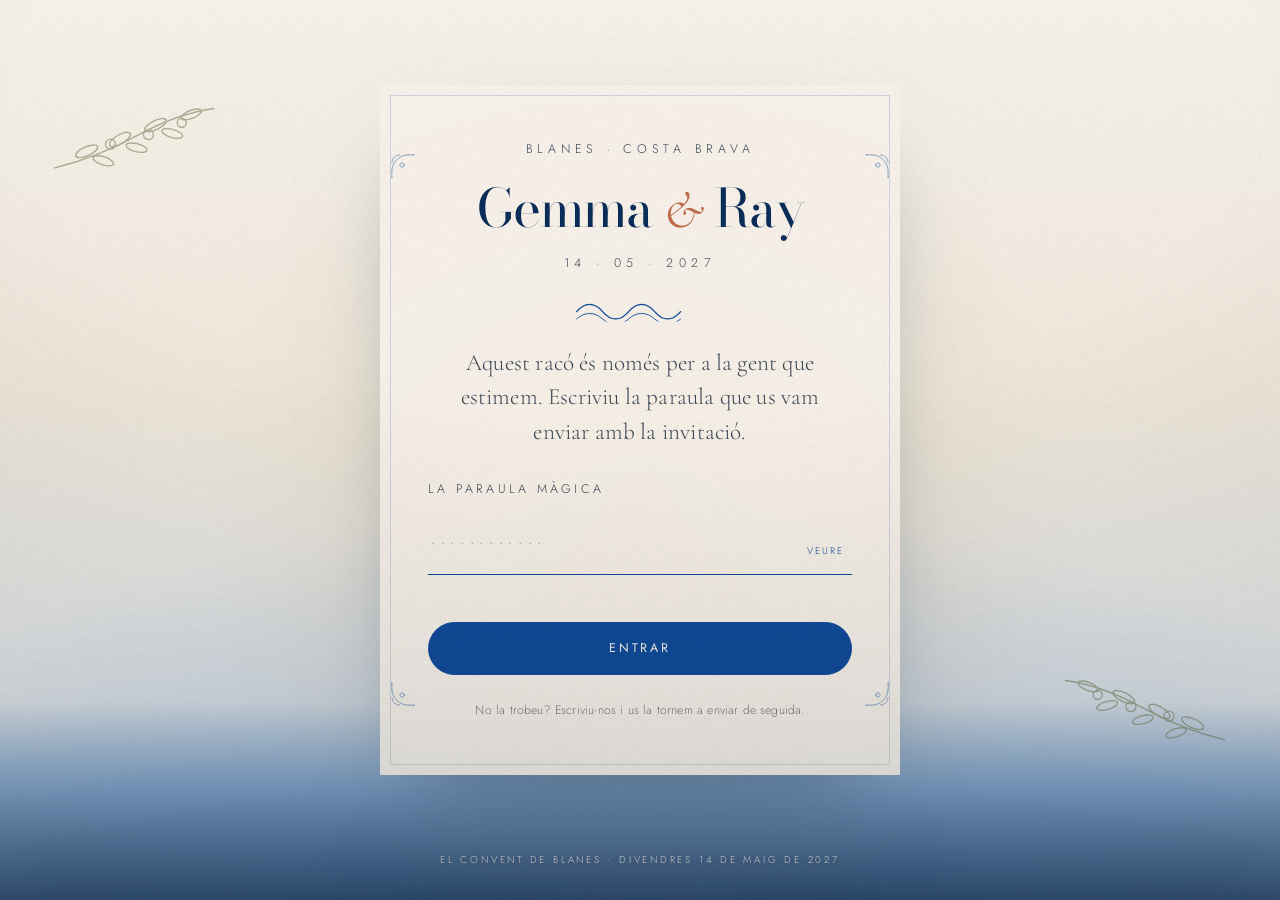
==== commit 0a12ba82: "Revert "Restyle: paperera de gravat a mà, tinta blava sobre paper" This reverts commit 0fd0f9d2575e7" ====
--- a/index.html
+++ b/index.html
@@ -32,7 +32,7 @@
 <!-- Tipografies -->
 <link rel="preconnect" href="https://fonts.googleapis.com">
 <link rel="preconnect" href="https://fonts.gstatic.com" crossorigin>
-<link href="https://fonts.googleapis.com/css2?family=Cormorant+Garamond:ital,wght@0,300;0,400;0,500;1,300;1,400&family=EB+Garamond:ital,wght@0,400;0,500;1,400&family=Italianno&family=Jost:wght@200;300;400&display=swap" rel="stylesheet">
+<link href="https://fonts.googleapis.com/css2?family=Bodoni+Moda:ital,opsz,wght@0,6..96,400;1,6..96,400&family=Cormorant+Garamond:ital,wght@0,300;0,400;1,300&family=Jost:wght@300;400&display=swap" rel="stylesheet">
 
 <link rel="stylesheet" href="./styles.css">
 </head>
@@ -71,36 +71,6 @@
     <circle class="ink-fill" cx="54" cy="2" r="1.8"/>
     <circle class="ink-fill" cx="2" cy="54" r="1.8"/>
   </symbol>
-  <symbol id="e-flourish" viewBox="0 0 300 44">
-    <g class="eg">
-      <path class="eg-t" d="M6 22h96M198 22h96"/>
-      <path class="eg-l" d="M150 6c8 6 12 11 12 16s-4 10-12 16c-8-6-12-11-12-16s4-10 12-16z"/>
-      <path class="eg-t" d="M150 12v20"/>
-      <path class="eg-l" d="M138 22c-10-8-20-10-30-4 6 10 18 12 30 4zM162 22c10-8 20-10 30-4-6 10-18 12-30 4z"/>
-      <circle class="eg-t" cx="108" cy="22" r="1.8"/>
-      <circle class="eg-t" cx="192" cy="22" r="1.8"/>
-    </g>
-  </symbol>
-  <symbol id="e-olive" viewBox="0 0 320 130">
-    <g class="eg">
-      <path class="eg-l" d="M4 122C56 112 108 92 150 66 190 42 244 22 316 10"/>
-      <path class="eg-t" d="M4 124C56 114 108 94 150 68"/>
-      <ellipse class="eg-l" cx="46" cy="100" rx="24" ry="8" transform="rotate(-20 46 100)"/>
-      <ellipse class="eg-l" cx="72" cy="116" rx="21" ry="7" transform="rotate(16 72 116)"/>
-      <ellipse class="eg-l" cx="96" cy="82" rx="25" ry="8" transform="rotate(-28 96 82)"/>
-      <ellipse class="eg-l" cx="124" cy="98" rx="21" ry="7" transform="rotate(10 124 98)"/>
-      <ellipse class="eg-l" cx="150" cy="60" rx="25" ry="8" transform="rotate(-34 150 60)"/>
-      <ellipse class="eg-l" cx="176" cy="76" rx="21" ry="7" transform="rotate(6 176 76)"/>
-      <ellipse class="eg-l" cx="206" cy="42" rx="24" ry="7.5" transform="rotate(-30 206 42)"/>
-      <ellipse class="eg-l" cx="230" cy="58" rx="20" ry="6.5" transform="rotate(4 230 58)"/>
-      <ellipse class="eg-l" cx="262" cy="28" rx="22" ry="7" transform="rotate(-26 262 28)"/>
-      <ellipse class="eg-l" cx="288" cy="42" rx="18" ry="6" transform="rotate(2 288 42)"/>
-      <circle class="eg-l" cx="86" cy="106" r="8"/>
-      <circle class="eg-l" cx="140" cy="84" r="7.5"/>
-      <circle class="eg-l" cx="198" cy="62" r="7"/>
-      <circle class="eg-l" cx="252" cy="44" r="6.5"/>
-    </g>
-  </symbol>
 </defs>
 </svg>
 
@@ -112,8 +82,8 @@
   <div class="login__sea" aria-hidden="true"></div>
   <div class="login__glow" aria-hidden="true"></div>
 
-  <svg class="login__deco login__deco--l" viewBox="0 0 320 130" aria-hidden="true"><use href="#e-olive"></use></svg>
-  <svg class="login__deco login__deco--r" viewBox="0 0 320 130" aria-hidden="true"><use href="#e-olive"></use></svg>
+  <svg class="login__deco login__deco--l float-slow" viewBox="0 0 140 64" aria-hidden="true"><use href="#i-olive"></use></svg>
+  <svg class="login__deco login__deco--r float-slower" viewBox="0 0 140 64" aria-hidden="true"><use href="#i-olive"></use></svg>
 
   <div class="login__card" id="loginCard">
     <div class="login__frame" aria-hidden="true">
@@ -125,9 +95,9 @@
 
     <p class="login__place">Blanes · Costa Brava</p>
     <h1 class="login__names">Gemma <i class="amp">&amp;</i> Ray</h1>
-    <p class="login__date">14 · 05 · 27</p>
+    <p class="login__date">14 · 05 · 2027</p>
 
-    <svg class="login__rule" viewBox="0 0 300 44" aria-hidden="true"><use href="#e-flourish"></use></svg>
+    <svg class="login__rule draw" viewBox="0 0 160 30" aria-hidden="true"><use href="#i-wave"></use></svg>
 
     <p class="login__lede">
       Aquest racó és només per a la gent que estimem.
--- a/styles.css
+++ b/styles.css
@@ -44,98 +44,78 @@
 
 /* ========================================
    00. TOKENS
-   Direcció: paperera de casament feta a mà. Tinta blava sobre paper cotó.
-   La pàgina ha de ser ~75% ivori; el blau es comporta com tinta impresa,
-   no com un color d'interfície.
    ======================================== */
 :root {
-  /* — Paper — */
-  --ivory: #fcf9f3;
-  --paper: #f8f3e9;
-  --sand: #efe7d8;
-  --stone: #ded3c0;
-  --clay: #c3b59e;
-
-  /* — Tinta — */
-  --ink: #2f3742;          /* text corrent, gris càlid */
-  --ink-soft: #5b6672;     /* text secundari */
-  --blue: #4c6f91;         /* TINTA PRINCIPAL: blau mediterrani apagat */
-  --blue-soft: #82a0bb;    /* traços fins, ombrejats */
-  --blue-pale: #bccddb;    /* hatching molt clar */
-  --blue-mist: #dce6ee;    /* fons gairebé imperceptibles */
-  --navy: #22384f;         /* accent fosc, amb comptagotes */
-  --navy-deep: #16283a;    /* només la nit */
-
-  /* — Accents, molt selectius — */
-  --terracotta: #c0714e;
-  --olive: #7c8763;
-  --gold: #bda06a;
-
-  /* Compatibilitat amb noms antics del full d'estil */
-  --sky: var(--blue-mist);
-  --ceramic: var(--blue-soft);
-  --sea: var(--blue);
-  --cobalt: var(--blue);
-  --aegean: var(--navy);
-  --midnight: var(--navy-deep);
-  --abyss: #0e1c2a;
-  --olive-soft: #9aa383;
+  /* — Paleta mediterrània — */
+  --ivory: #fbf6ee;
+  --paper: #f5eee2;
+  --sand: #ecdfc9;
+  --stone: #d5c7b0;
+  --clay: #b9a88d;
+  --ink: #16202c;
+  --ink-soft: #3d4a58;
+
+  --sky: #cadcea;
+  --ceramic: #7ba5c8;
+  --sea: #2160a8;
+  --cobalt: #0f4c9c;
+  --aegean: #0a2e5a;
+  --midnight: #04162e;
+  --abyss: #020c1b;
+
+  --olive: #6e7b52;
+  --olive-soft: #97a37c;
+  --terracotta: #c26f4a;
+  --gold: #c6a15b;
 
   /* — Rols — */
   --bg: var(--ivory);
   --fg: var(--ink);
-  --accent: var(--blue);
-
-  /* — Tipografia —
-     Serif clàssica lleugera per als titulars, Garamond per al text,
-     cal·ligrafia monolineal fina només per als accents romàntics. */
-  --font-display: "Cormorant Garamond", "EB Garamond", Garamond, "Times New Roman", serif;
-  --font-serif: "EB Garamond", "Cormorant Garamond", Garamond, "Times New Roman", serif;
+  --accent: var(--cobalt);
+
+  /* — Tipografia — */
+  --font-display: "Bodoni Moda", "Didot", "Times New Roman", serif;
+  --font-serif: "Cormorant Garamond", Garamond, "Times New Roman", serif;
   --font-sans: "Jost", "Helvetica Neue", Arial, sans-serif;
-  --font-hand: "Italianno", "Snell Roundhand", "Apple Chancery", cursive;
-
-  /* — Escala fluida —
-     Més petita i més airejada que abans: els titulars han de ser grans
-     però lleugers, no monumentals. */
-  --t-xs: clamp(0.62rem, 0.58rem + 0.16vw, 0.7rem);
-  --t-sm: clamp(0.78rem, 0.74rem + 0.2vw, 0.88rem);
-  --t-base: clamp(1rem, 0.96rem + 0.2vw, 1.08rem);
-  --t-md: clamp(1.1rem, 1rem + 0.44vw, 1.35rem);
-  --t-lg: clamp(1.5rem, 1.15rem + 1.3vw, 2.3rem);
-  --t-xl: clamp(1.9rem, 1.2rem + 2.5vw, 3.4rem);
-  --t-2xl: clamp(2.4rem, 1.1rem + 4.6vw, 5.4rem);
-  --t-3xl: clamp(2.8rem, 0.9rem + 7.2vw, 8rem);
-
-  /* — Espai —
-     Ritme vertical molt més lent: el contingut ha de semblar
-     triat, no omplir la pantalla. */
-  --gutter: clamp(1.4rem, 5vw, 6rem);
-  --section-y: clamp(6rem, 15vh, 14rem);
-  --maxw: 1320px;
-  --measure: 58ch;
+  --font-hand: "Mrs Saint Delafield", "Snell Roundhand", cursive;
+
+  /* — Escala fluida — */
+  --t-xs: clamp(0.68rem, 0.64rem + 0.2vw, 0.78rem);
+  --t-sm: clamp(0.8rem, 0.76rem + 0.2vw, 0.9rem);
+  --t-base: clamp(1rem, 0.95rem + 0.25vw, 1.12rem);
+  --t-md: clamp(1.15rem, 1.05rem + 0.5vw, 1.45rem);
+  --t-lg: clamp(1.6rem, 1.2rem + 1.8vw, 2.6rem);
+  --t-xl: clamp(2.2rem, 1.4rem + 3.4vw, 4.4rem);
+  --t-2xl: clamp(3rem, 1.4rem + 6.4vw, 7.5rem);
+  --t-3xl: clamp(3.6rem, 0.8rem + 11vw, 13rem);
+
+  /* — Espai — */
+  --gutter: clamp(1.25rem, 4vw, 4.5rem);
+  --section-y: clamp(5rem, 11vh, 11rem);
+  --maxw: 1440px;
+  --measure: 62ch;
 
   /* — Moviment — */
   --ease: cubic-bezier(0.22, 1, 0.36, 1);
   --ease-soft: cubic-bezier(0.4, 0, 0.2, 1);
   --dur: 0.9s;
 
-  /* — Filets i ombres, tot molt més suau — */
-  --hair: 1px solid color-mix(in srgb, var(--blue) 22%, transparent);
-  --hairline: color-mix(in srgb, var(--blue) 24%, transparent);
-  --shadow-soft: 0 18px 46px -28px rgba(34, 56, 79, 0.26);
-  --shadow-lift: 0 30px 70px -34px rgba(34, 56, 79, 0.34);
-}
-
-/* Ambients: molt més continguts que abans. El paper manà. */
+  /* — Ombres i vores — */
+  --hair: 1px solid color-mix(in srgb, var(--fg) 18%, transparent);
+  --shadow-soft: 0 18px 50px -24px rgba(10, 46, 90, 0.35);
+  --shadow-lift: 0 34px 80px -32px rgba(4, 22, 46, 0.55);
+}
+
+/* Modes d'ambient — controlats des de script.js sobre <html> */
 html.mood-night {
-  --bg: var(--navy-deep);
-  --fg: #e9e2d4;
-  --accent: var(--blue-pale);
+  --bg: var(--midnight);
+  --fg: var(--paper);
+  --accent: var(--sky);
 }
 html.mood-dusk {
-  --bg: var(--paper);
-  --fg: var(--ink);
-  --accent: var(--blue);
+  --bg: var(--aegean);
+  --fg: var(--paper);
+  --accent: var(--sand);
 }
 html.mood-golden {
   --bg: var(--paper);
@@ -143,9 +123,9 @@
   --accent: var(--terracotta);
 }
 html.mood-sea {
-  --bg: var(--ivory);
-  --fg: var(--ink);
-  --accent: var(--blue);
+  --bg: var(--cobalt);
+  --fg: var(--ivory);
+  --accent: var(--sand);
 }
 
 /* ========================================
@@ -220,80 +200,69 @@
 
 /* ========================================
    02. TIPOGRAFIA EDITORIAL
-   Titulars grans però lleugers i airejats. La tipografia acompanya
-   les il·lustracions; no ha de ser el recurs gràfic principal.
    ======================================== */
 .display {
   font-family: var(--font-display);
-  font-weight: 300;
-  line-height: 1.04;
-  letter-spacing: 0.005em;
-}
-.serif { font-family: var(--font-serif); font-weight: 400; }
+  font-weight: 400;
+  line-height: 0.92;
+  letter-spacing: -0.02em;
+}
+.serif { font-family: var(--font-serif); font-weight: 300; }
 .hand {
   font-family: var(--font-hand);
   font-weight: 400;
-  line-height: 1.25;
-  letter-spacing: 0.01em;
-}
-
-/* Metadades: minúscules d'imprempta, molt petites i molt espaiades */
+  line-height: 1;
+  letter-spacing: 0;
+}
+
 .eyebrow {
   display: inline-flex;
   align-items: center;
-  gap: 1rem;
+  gap: 0.75rem;
   font-family: var(--font-sans);
   font-size: var(--t-xs);
-  font-weight: 300;
-  letter-spacing: 0.42em;
-  text-transform: uppercase;
-  color: color-mix(in srgb, var(--fg) 52%, transparent);
+  font-weight: 400;
+  letter-spacing: 0.36em;
+  text-transform: uppercase;
+  color: color-mix(in srgb, var(--fg) 62%, transparent);
 }
 .eyebrow::before {
   content: "";
-  width: clamp(1.5rem, 4vw, 3rem);
+  width: clamp(1.5rem, 4vw, 3.5rem);
   height: 1px;
   background: currentColor;
-  opacity: 0.45;
+  opacity: 0.5;
 }
 .eyebrow--center::after {
   content: "";
-  width: clamp(1.5rem, 4vw, 3rem);
+  width: clamp(1.5rem, 4vw, 3.5rem);
   height: 1px;
   background: currentColor;
-  opacity: 0.45;
+  opacity: 0.5;
 }
 
 .section__title {
   font-family: var(--font-display);
+  font-weight: 400;
+  font-size: var(--t-xl);
+  line-height: 0.98;
+  letter-spacing: -0.025em;
+  text-wrap: balance;
+}
+.section__title em {
+  font-family: var(--font-serif);
+  font-style: italic;
   font-weight: 300;
-  font-size: var(--t-xl);
-  line-height: 1.08;
-  letter-spacing: 0.004em;
-  color: var(--blue);
-  text-wrap: balance;
-}
-/* Accent cal·ligràfic dins d'un titular. La lletra manuscrita té traços
-   molt llargs, així que necessita aire als costats o es menja la paraula
-   següent. */
-.section__title em {
-  font-family: var(--font-hand);
-  font-style: normal;
-  font-weight: 400;
-  font-size: 1.32em;
-  line-height: 0.85;
-  letter-spacing: 0.02em;
-  padding-inline: 0.1em 0.14em;
-  color: var(--navy);
+  letter-spacing: -0.01em;
 }
 
 .lede {
   font-family: var(--font-serif);
   font-size: var(--t-md);
-  font-weight: 400;
-  line-height: 1.72;
+  font-weight: 300;
+  line-height: 1.55;
   max-width: var(--measure);
-  color: color-mix(in srgb, var(--fg) 82%, transparent);
+  color: color-mix(in srgb, var(--fg) 86%, transparent);
 }
 
 /* Ritme vertical de les capçaleres de secció */
@@ -302,7 +271,7 @@
 .eyebrow + .party__title,
 .eyebrow + .coast__title,
 .eyebrow + .honeymoon__title,
-.eyebrow + .hashtag__big { margin-top: clamp(1.1rem, 2.2vw, 2rem); }
+.eyebrow + .hashtag__big { margin-top: clamp(0.8rem, 1.6vw, 1.4rem); }
 
 .section__title + .lede,
 .section__title + .body-copy,
@@ -311,58 +280,51 @@
 .coast__title + .lede,
 .honeymoon__title + .lede,
 .hashtag__big + .lede,
-.shout__word + .shout__sub { margin-top: clamp(1.4rem, 2.6vw, 2.4rem); }
-
-.lede + .btn-row, .body-copy + .btn-row { margin-top: clamp(1.8rem, 3vw, 2.8rem); }
-
-.body-copy {
-  max-width: var(--measure);
-  font-family: var(--font-serif);
-  line-height: 1.78;
-  color: color-mix(in srgb, var(--fg) 76%, transparent);
-}
-.body-copy + .body-copy { margin-top: 1.15em; }
-
-/* Xifres de data: separades i elegants — 14 · 05 · 27 */
+.shout__word + .shout__sub { margin-top: clamp(1.1rem, 2vw, 1.8rem); }
+
+.lede + .btn-row, .body-copy + .btn-row { margin-top: clamp(1.4rem, 2.4vw, 2.2rem); }
+
+.body-copy { max-width: var(--measure); color: color-mix(in srgb, var(--fg) 78%, transparent); }
+.body-copy + .body-copy { margin-top: 1.1em; }
+
 .date-stamp {
-  font-family: var(--font-serif);
+  font-family: var(--font-sans);
   font-size: var(--t-xs);
-  font-variant-numeric: lining-nums tabular-nums;
-  letter-spacing: 0.46em;
-  text-transform: uppercase;
-  color: color-mix(in srgb, var(--fg) 50%, transparent);
+  letter-spacing: 0.4em;
+  text-transform: uppercase;
+  color: color-mix(in srgb, var(--fg) 55%, transparent);
 }
 
 /* Revelació de text per paraules (creada a script.js) */
 .split { display: inline; }
-.split .w { display: inline-block; overflow: hidden; vertical-align: bottom; padding-bottom: 0.08em; }
+.split .w { display: inline-block; overflow: hidden; vertical-align: bottom; padding-bottom: 0.06em; }
 .split .w > i {
   display: inline-block;
   font-style: inherit;
-  transform: translateY(108%);
-  transition: transform 1.15s var(--ease);
-  transition-delay: calc(var(--i, 0) * 52ms);
-}
-.split.is-in .w > i { transform: translateY(0); }
+  transform: translateY(110%) rotate(2deg);
+  transition: transform 1.05s var(--ease);
+  transition-delay: calc(var(--i, 0) * 45ms);
+}
+.split.is-in .w > i { transform: translateY(0) rotate(0deg); }
 
 /* Revelació genèrica */
 [data-reveal] {
   opacity: 0;
-  transform: translateY(24px);
-  transition: opacity 1.15s var(--ease-soft), transform 1.25s var(--ease);
+  transform: translateY(28px);
+  transition: opacity 1s var(--ease-soft), transform 1.1s var(--ease);
   transition-delay: calc(var(--d, 0) * 1ms);
   will-change: transform, opacity;
 }
 [data-reveal].is-in { opacity: 1; transform: none; }
 
-[data-reveal="mask"] { opacity: 1; transform: none; clip-path: inset(0 0 100% 0); transition: clip-path 1.5s var(--ease); }
+[data-reveal="mask"] { opacity: 1; transform: none; clip-path: inset(0 0 100% 0); transition: clip-path 1.4s var(--ease); }
 [data-reveal="mask"].is-in { clip-path: inset(0 0 0% 0); }
 
-[data-reveal="scale"] { opacity: 0; transform: scale(1.035); }
+[data-reveal="scale"] { opacity: 0; transform: scale(1.06); }
 [data-reveal="scale"].is-in { opacity: 1; transform: scale(1); }
 
-[data-reveal="left"] { transform: translateX(-30px); }
-[data-reveal="right"] { transform: translateX(30px); }
+[data-reveal="left"] { transform: translateX(-36px); }
+[data-reveal="right"] { transform: translateX(36px); }
 
 /* ========================================
    03. UTILITATS + DECORACIONS
@@ -384,8 +346,7 @@
   inset: -120%;
   z-index: 900;
   pointer-events: none;
-  /* Gairebé imperceptible: paper de cotó, no res envellit */
-  opacity: 0.14;
+  opacity: 0.42;
   mix-blend-mode: multiply;
   background-image: url("data:image/svg+xml,%3Csvg xmlns='http://www.w3.org/2000/svg' width='240' height='240'%3E%3Cfilter id='n'%3E%3CfeTurbulence type='fractalNoise' baseFrequency='0.82' numOctaves='4' stitchTiles='stitch'/%3E%3CfeColorMatrix type='saturate' values='0'/%3E%3C/filter%3E%3Crect width='240' height='240' filter='url(%23n)' opacity='0.5'/%3E%3C/svg%3E");
   animation: grain-drift 7s steps(6) infinite;
@@ -407,8 +368,8 @@
   inset: 0;
   z-index: 899;
   pointer-events: none;
-  background: radial-gradient(120% 92% at 50% 8%, transparent 52%, rgba(34, 56, 79, 0.07) 100%);
-  opacity: 0.6;
+  background: radial-gradient(120% 90% at 50% 10%, transparent 40%, rgba(20, 16, 10, 0.16) 100%);
+  opacity: 0.7;
 }
 
 /* Sol que segueix el scroll */
@@ -449,26 +410,26 @@
   to { transform: translateX(-50%); }
 }
 
-/* Separador: un filet finíssim, com el d'una invitació impresa.
-   Substitueix la sanefa de rajola, massa gràfica per a aquest registre. */
+/* Sanefa de rajola catalana (patró CSS pur) */
 .tile-strip {
-  position: relative;
-  height: 1px;
-  width: min(var(--maxw), calc(100% - var(--gutter) * 2));
-  margin: clamp(1rem, 3vw, 2rem) auto;
-  background: var(--hairline);
-  opacity: 0.5;
-  border: 0;
-}
-.tile-strip::after {
-  content: "";
-  position: absolute;
-  left: 50%; top: 50%;
-  width: 7px; height: 7px;
-  translate: -50% -50%;
-  rotate: 45deg;
-  background: var(--ivory);
-  border: 1px solid var(--blue-soft);
+  --tile: clamp(26px, 3.6vw, 46px);
+  height: var(--tile);
+  width: 100%;
+  background-color: var(--ivory);
+  background-image:
+    radial-gradient(circle at 50% 50%, var(--cobalt) 14%, transparent 15%),
+    radial-gradient(circle at 0% 50%, var(--ceramic) 12%, transparent 13%),
+    radial-gradient(circle at 100% 50%, var(--ceramic) 12%, transparent 13%),
+    linear-gradient(45deg, transparent 46%, color-mix(in srgb, var(--cobalt) 30%, transparent) 46% 54%, transparent 54%);
+  background-size: var(--tile) var(--tile);
+  background-position: 0 0;
+  border-block: 1px solid color-mix(in srgb, var(--cobalt) 25%, transparent);
+  animation: tile-slide 26s linear infinite;
+  opacity: 0.9;
+}
+@keyframes tile-slide {
+  from { background-position: 0 0; }
+  to { background-position: calc(var(--tile) * 8) 0; }
 }
 
 /* Branca d'olivera decorativa */
@@ -497,7 +458,7 @@
   position: relative;
   overflow: hidden;
   background-color: var(--sand);
-  background-image: var(--img, none), var(--placeholder, linear-gradient(155deg, #f3f0e8 0%, #e3e9ee 46%, #ccd9e4 100%));
+  background-image: var(--img, none), var(--placeholder, linear-gradient(155deg, #cadcea 0%, #7ba5c8 38%, #2160a8 72%, #0a2e5a 100%));
   background-size: cover;
   background-position: center;
   box-shadow: var(--shadow-soft);
@@ -505,10 +466,9 @@
 .frame::after {
   content: "";
   position: absolute; inset: 0;
-  /* Trama diagonal finíssima: els marcs es llegeixen com plaques gravades */
-  background-image:
-    repeating-linear-gradient(38deg, rgba(76, 111, 145, 0.10) 0 0.5px, transparent 0.5px 5px);
-  opacity: 0.85;
+  background-image: url("data:image/svg+xml,%3Csvg xmlns='http://www.w3.org/2000/svg' width='120' height='120'%3E%3Cfilter id='g'%3E%3CfeTurbulence type='fractalNoise' baseFrequency='0.9' numOctaves='3'/%3E%3C/filter%3E%3Crect width='120' height='120' filter='url(%23g)' opacity='0.28'/%3E%3C/svg%3E");
+  mix-blend-mode: overlay;
+  opacity: 0.6;
   pointer-events: none;
 }
 .frame__label {
@@ -516,11 +476,10 @@
   left: 1rem; bottom: 0.9rem;
   z-index: 2;
   font-family: var(--font-sans);
-  font-size: 0.58rem;
-  font-weight: 300;
-  letter-spacing: 0.3em;
-  text-transform: uppercase;
-  color: color-mix(in srgb, var(--navy) 52%, transparent);
+  font-size: 0.6rem;
+  letter-spacing: 0.28em;
+  text-transform: uppercase;
+  color: rgba(251, 246, 238, 0.72);
 }
 .frame--tall { aspect-ratio: 3 / 4; }
 .frame--wide { aspect-ratio: 4 / 3; }
@@ -528,13 +487,11 @@
 .frame--square { aspect-ratio: 1; }
 
 /* Variants cromàtiques dels marcadors de posició */
-/* Mentre no hi hagi fotos, els marcs són plaques de paper molt clares
-   amb una insinuació de trama, no blocs de color saturat. */
-.ph-sea    { --placeholder: linear-gradient(160deg, #eef3f7 0%, #d8e4ee 48%, #bccddb 100%); }
-.ph-stone  { --placeholder: linear-gradient(150deg, #fbf7f0 0%, #f0e9dc 46%, #ded3c0 100%); }
-.ph-olive  { --placeholder: linear-gradient(200deg, #f6f2e7 0%, #e2e3d4 54%, #c9cdb6 100%); }
-.ph-sunset { --placeholder: linear-gradient(180deg, #fbf7f0 0%, #f2e6da 44%, #e2c7b4 100%); }
-.ph-night  { --placeholder: linear-gradient(180deg, #6d8399 0%, #3f5670 55%, #22384f 100%); }
+.ph-sea    { --placeholder: linear-gradient(160deg, #dbe9f2 0%, #7ba5c8 35%, #2160a8 70%, #0a2e5a 100%); }
+.ph-stone  { --placeholder: linear-gradient(150deg, #fbf6ee 0%, #ecdfc9 40%, #d5c7b0 72%, #b9a88d 100%); }
+.ph-olive  { --placeholder: linear-gradient(200deg, #f5eee2 0%, #97a37c 55%, #6e7b52 100%); }
+.ph-sunset { --placeholder: linear-gradient(180deg, #fbf6ee 0%, #ecdfc9 26%, #c26f4a 66%, #7a3f2b 100%); }
+.ph-night  { --placeholder: linear-gradient(180deg, #0a2e5a 0%, #04162e 55%, #020c1b 100%); }
 .ph-tile   {
   --placeholder: linear-gradient(0deg, rgba(15,76,156,0.18), rgba(15,76,156,0.18));
   background-color: var(--ivory);
@@ -625,19 +582,17 @@
 .marquee__track { display: inline-flex; gap: 3rem; animation: marquee var(--speed) linear infinite; }
 .marquee__item {
   font-family: var(--font-display);
-  font-weight: 300;
-  font-size: clamp(1.3rem, 3.4vw, 2.4rem);
-  letter-spacing: 0.06em;
-  color: color-mix(in srgb, var(--fg) 62%, transparent);
+  font-size: clamp(1.6rem, 5vw, 3.6rem);
+  letter-spacing: -0.01em;
+  color: color-mix(in srgb, var(--fg) 80%, transparent);
   display: inline-flex;
   align-items: center;
   gap: 3rem;
 }
 .marquee__item i { font-style: normal; color: var(--terracotta); font-size: 0.5em; }
-/* Res de tipografia amb contorn: massa gràfica. Serif lleugera i pàl·lida. */
 .marquee--outline .marquee__item {
-  color: color-mix(in srgb, var(--blue) 42%, transparent);
-  font-weight: 300;
+  color: transparent;
+  -webkit-text-stroke: 1px color-mix(in srgb, var(--fg) 45%, transparent);
 }
 @keyframes marquee { from { transform: translateX(0); } to { transform: translateX(-50%); } }
 
@@ -712,7 +667,9 @@
   align-items: center;
   padding: clamp(1.5rem, 5vw, 3rem) clamp(1rem, 5vw, 3rem) clamp(1.2rem, 3vw, 2rem);
   overflow: hidden;
-  background: var(--ivory);
+  background:
+    radial-gradient(120% 80% at 50% 106%, rgba(15, 76, 156, 0.24) 0%, transparent 62%),
+    linear-gradient(180deg, #fbf6ee 0%, #f3ece0 46%, #e6ebef 76%, #cadcea 100%);
   color: var(--ink);
   transition: opacity 0.6s var(--ease);
 }
@@ -724,14 +681,15 @@
   width: min(120vw, 980px);
   aspect-ratio: 1;
   translate: -50% 0;
-  background: radial-gradient(circle at 50% 50%, rgba(189, 160, 106, 0.16), rgba(189, 160, 106, 0.03) 46%, transparent 66%);
+  background: radial-gradient(circle at 50% 50%, rgba(198, 161, 91, 0.3), rgba(198, 161, 91, 0.06) 44%, transparent 64%);
+  animation: hero-glow 12s ease-in-out infinite alternate;
   pointer-events: none;
 }
 .login__sea {
   position: absolute;
   inset: auto 0 0 0;
   height: clamp(90px, 22vh, 230px);
-  background: linear-gradient(180deg, rgba(76, 111, 145, 0) 0%, rgba(76, 111, 145, 0.10) 46%, rgba(76, 111, 145, 0.20) 100%);
+  background: linear-gradient(180deg, rgba(123, 165, 200, 0) 0%, rgba(33, 96, 168, 0.45) 45%, rgba(10, 46, 90, 0.78) 100%);
   pointer-events: none;
 }
 .login__deco { position: absolute; width: clamp(90px, 13vw, 200px); color: var(--olive); opacity: 0.55; pointer-events: none; }
@@ -773,8 +731,8 @@
   font-weight: 400;
   font-size: clamp(2.1rem, 7.5vw, 3.3rem);
   line-height: 1;
-  letter-spacing: 0.02em;
-  color: var(--navy);
+  letter-spacing: -0.03em;
+  color: var(--aegean);
   margin-block: 0.42em 0.3em;
 }
 .login__names .amp { font-family: var(--font-serif); font-style: italic; color: var(--terracotta); }
@@ -862,7 +820,8 @@
   letter-spacing: 0.28em;
   text-transform: uppercase;
   text-align: center;
-  color: color-mix(in srgb, var(--ink) 46%, transparent);
+  color: rgba(251, 246, 238, 0.85);
+  text-shadow: 0 1px 6px rgba(10, 46, 90, 0.5);
 }
 
 /* Sacsejada quan la paraula no és la correcta */
@@ -902,7 +861,7 @@
   position: absolute;
   inset: auto 0 0 0;
   height: 46%;
-  background: linear-gradient(180deg, var(--blue-mist) 0%, var(--blue-pale) 46%, var(--blue-soft) 100%);
+  background: linear-gradient(180deg, #7ba5c8 0%, #2160a8 45%, #0a2e5a 100%);
   transform: translateY(100%);
   animation: pre-sea 2.6s 0.35s var(--ease) forwards;
 }
@@ -914,7 +873,7 @@
   aspect-ratio: 1;
   margin-left: calc(clamp(200px, 34vw, 420px) / -2);
   border-radius: 50%;
-  background: radial-gradient(circle at 50% 50%, rgba(189, 160, 106, 0.28), rgba(189, 160, 106, 0.04) 62%, transparent 70%);
+  background: radial-gradient(circle at 50% 50%, rgba(198, 161, 91, 0.55), rgba(198, 161, 91, 0.05) 62%, transparent 70%);
   animation: pre-sun 3.4s var(--ease-soft) forwards;
 }
 @keyframes pre-sun {
@@ -946,11 +905,10 @@
 }
 .preloader__names {
   font-family: var(--font-display);
-  font-weight: 300;
-  font-size: clamp(2.2rem, 7vw, 4rem);
-  line-height: 1.1;
-  letter-spacing: 0.02em;
-  color: var(--navy);
+  font-size: clamp(2.6rem, 10vw, 6rem);
+  line-height: 1;
+  letter-spacing: -0.03em;
+  color: var(--ink);
   margin-block: 0.35em 0.25em;
 }
 .preloader__names .amp { font-family: var(--font-serif); font-style: italic; color: var(--terracotta); }
@@ -1349,229 +1307,249 @@
 @keyframes seal-rotate { to { transform: rotate(360deg); } }
 
 /* ========================================
-   07c. GRAVATS
-   Traç de ploma finíssim. vector-effect manté la línia a un gruix
-   constant sigui quina sigui la mida a què s'escala el dibuix, que és
-   exactament el que fa que sembli gravat i no una icona escalada.
-   ======================================== */
-.eg { color: var(--blue); }
-.eg-l,
-.eg-t {
-  fill: none;
-  stroke: currentColor;
-  stroke-linecap: round;
-  stroke-linejoin: round;
-  vector-effect: non-scaling-stroke;
-}
-.eg-l { stroke-width: 1; }
-.eg-t { stroke-width: 0.65; opacity: 0.72; }
-.eg-f { stroke: none; }
-
-.eg-pale { color: var(--blue-soft); }
-.eg-navy { color: var(--navy); }
-
-/* Il·lustracions que entren des de la vora del paper */
-.eg-edge {
-  position: absolute;
-  pointer-events: none;
+   08. HERO
+   ======================================== */
+.hero {
+  position: relative;
+  min-height: 100svh;
+  display: grid;
+  align-items: center;
+  padding: clamp(6rem, 14vh, 9rem) var(--gutter) clamp(4rem, 10vh, 6rem);
+  overflow: hidden;
+  background:
+    radial-gradient(120% 80% at 50% 108%, rgba(15, 76, 156, 0.22) 0%, transparent 62%),
+    linear-gradient(180deg, #fbf6ee 0%, #f3ece0 44%, #e6ebef 78%, #cadcea 100%);
+  color: var(--ink);
+}
+
+/* Cel amb resplendor solar */
+.hero__glow {
+  position: absolute;
+  top: 6%; left: 50%;
+  width: min(120vw, 1100px);
+  aspect-ratio: 1;
+  translate: -50% 0;
+  background: radial-gradient(circle at 50% 50%, rgba(198, 161, 91, 0.34), rgba(198, 161, 91, 0.08) 42%, transparent 62%);
   z-index: 0;
-  color: var(--blue-soft);
-  opacity: 0.6;
-}
-.eg-edge--bl { left: 0; bottom: 0; width: clamp(150px, 22vw, 330px); }
-.eg-edge--br { right: 0; bottom: 0; width: clamp(150px, 22vw, 330px); transform: scaleX(-1); }
-.eg-edge--tl { left: 0; top: 0; width: clamp(140px, 18vw, 280px); transform: scaleY(-1); }
-.eg-edge--tr { right: 0; top: 0; width: clamp(140px, 18vw, 280px); transform: scale(-1); }
-
-/* Floró separador entre seccions */
-.flourish {
+  animation: hero-glow 12s ease-in-out infinite alternate;
+}
+@keyframes hero-glow {
+  from { transform: translateY(0) scale(1); opacity: 0.85; }
+  to { transform: translateY(-26px) scale(1.08); opacity: 1; }
+}
+
+/* Mar animat amb distorsió d'ones */
+.hero__sea {
+  position: absolute;
+  inset: auto 0 0 0;
+  height: clamp(150px, 30vh, 340px);
+  z-index: 1;
+  overflow: hidden;
+}
+/* El canvas ha de cobrir tot el mar: sense això, es dibuixa a 300×150 px */
+.hero__sea canvas {
+  position: absolute;
+  inset: 0;
+  width: 100%;
+  height: 100%;
   display: block;
-  width: clamp(150px, 20vw, 260px);
-  margin: clamp(2.5rem, 6vw, 5rem) auto;
-  color: var(--blue-soft);
-}
-.flourish--tight { margin-block: clamp(1.5rem, 3vw, 2.5rem); }
-
-/* Filet finíssim, com el d'una invitació */
-.hairline {
-  width: 100%;
-  height: 1px;
-  border: 0;
-  background: var(--hairline);
-  margin: 0;
-}
-.hairline--short { width: min(180px, 40%); margin-inline: auto; }
-
-/* ========================================
-   08. HERO
-   La versió digital d'una invitació impresa: molt aire a dalt,
-   el gravat manà a baix.
-   ======================================== */
-.hero {
-  position: relative;
-  min-height: 100svh;
-  display: grid;
-  grid-template-rows: 1fr auto;
-  align-items: start;
-  padding: clamp(7rem, 18vh, 12rem) var(--gutter) 0;
-  overflow: hidden;
-  background: var(--ivory);
-  color: var(--ink);
-}
-
-/* Filet superior, molt fi */
-.hero__rule {
-  position: absolute;
-  top: clamp(4.5rem, 11vh, 7rem);
-  left: var(--gutter);
-  right: var(--gutter);
-  height: 1px;
-  background: var(--hairline);
-  opacity: 0.55;
+}
+.hero__sea::before {
+  content: "";
+  position: absolute;
+  inset: auto 0 0 0;
+  height: 70%;
+  background: linear-gradient(180deg, rgba(123, 165, 200, 0) 0%, rgba(33, 96, 168, 0.5) 45%, rgba(10, 46, 90, 0.85) 100%);
+}
+/* Reflex de sol sobre l'aigua (reacciona al ratolí via --mx) */
+.hero__reflection {
+  position: absolute;
+  bottom: 0;
+  left: calc(var(--mx, 50%) );
+  translate: -50% 0;
+  width: clamp(60px, 9vw, 130px);
+  height: clamp(140px, 28vh, 320px);
+  background: linear-gradient(180deg, rgba(255, 233, 186, 0.55), rgba(255, 233, 186, 0));
+  filter: blur(9px);
+  z-index: 2;
+  mix-blend-mode: screen;
+  transition: left 1.6s var(--ease-soft);
+  animation: reflect-shimmer 5s ease-in-out infinite alternate;
+}
+@keyframes reflect-shimmer {
+  from { opacity: 0.5; transform: scaleX(0.9); }
+  to { opacity: 0.95; transform: scaleX(1.2); }
 }
 
 .hero__inner {
   position: relative;
-  z-index: 3;
-  width: min(100%, 900px);
+  z-index: 5;
+  width: min(100%, var(--maxw));
   margin-inline: auto;
   text-align: center;
 }
 
-.hero__place {
+.hero__overline {
+  display: flex;
+  align-items: center;
+  justify-content: center;
+  gap: clamp(0.8rem, 2vw, 1.6rem);
   font-family: var(--font-sans);
   font-size: var(--t-xs);
-  font-weight: 300;
-  letter-spacing: 0.52em;
-  text-transform: uppercase;
-  color: color-mix(in srgb, var(--ink) 50%, transparent);
-  margin-bottom: clamp(2rem, 5vw, 3.4rem);
-}
-
-/* Accent cal·ligràfic, petit i discret: acompanya, no domina */
+  letter-spacing: 0.44em;
+  text-transform: uppercase;
+  color: var(--ink-soft);
+}
+.hero__overline i { font-style: normal; color: var(--cobalt); }
+
 .hero__hand {
   display: block;
   font-family: var(--font-hand);
-  font-size: clamp(2rem, 4.4vw, 3.4rem);
-  line-height: 1;
+  font-size: clamp(3.4rem, 12vw, 8rem);
+  line-height: 1.05;
+  color: var(--cobalt);
+  margin-block: clamp(0.6rem, 2vw, 1.2rem) 0;
+  transform-origin: left center;
+}
+/* traç manuscrit "ens casem!" que s'escriu tot sol, d'esquerra a dreta */
+.hero__hand-wrap { position: relative; display: inline-block; }
+.hero__hand { clip-path: inset(0 100% -30% 0); }
+.hero__hand.is-writing { animation: hand-write 1.9s 0.25s var(--ease-soft) forwards; }
+@keyframes hand-write { to { clip-path: inset(0 -10% -30% 0); } }
+.hero__hand-underline {
+  display: block;
+  width: 100%;
   color: var(--terracotta);
-  margin-bottom: clamp(0.3rem, 1vw, 0.8rem);
+  margin-top: -0.6em;
 }
 
 .hero__names {
   font-family: var(--font-display);
-  font-weight: 300;
-  font-size: clamp(2.9rem, 1rem + 7vw, 7.4rem);
-  line-height: 1.06;
-  letter-spacing: 0.012em;
-  color: var(--navy);
-  margin: 0;
+  font-weight: 400;
+  font-size: var(--t-3xl);
+  line-height: 0.82;
+  letter-spacing: -0.045em;
+  color: var(--aegean);
+  margin-block: clamp(0.15em, 1vw, 0.25em);
   cursor: pointer;
   user-select: none;
 }
 .hero__names .amp {
-  font-family: var(--font-hand);
-  font-style: normal;
-  font-size: 0.92em;
+  font-family: var(--font-serif);
+  font-style: italic;
+  font-weight: 300;
   color: var(--terracotta);
-  padding-inline: 0.16em;
-  vertical-align: -0.04em;
-}
-.hero__names .name { display: inline-block; transition: transform 0.9s var(--ease); }
-.hero__names:hover .name:first-child { transform: translateY(-3px); }
-.hero__names:hover .name:last-child { transform: translateY(3px); }
-
-/* 14 · 05 · 27 — xifres serif molt espaiades */
-.hero__date {
-  margin-top: clamp(1.4rem, 3.4vw, 2.4rem);
+  padding-inline: 0.06em;
+}
+.hero__names .name { display: inline-block; transition: transform 0.6s var(--ease); }
+.hero__names:hover .name:first-child { transform: translateY(-6px) rotate(-1.5deg); }
+.hero__names:hover .name:last-child { transform: translateY(6px) rotate(1.5deg); }
+
+.hero__meta {
+  display: flex;
+  flex-wrap: wrap;
+  align-items: center;
+  justify-content: center;
+  gap: clamp(0.8rem, 3vw, 2.4rem);
+  margin-top: clamp(1.2rem, 3vw, 2rem);
+  font-family: var(--font-sans);
+  font-size: var(--t-sm);
+  letter-spacing: 0.3em;
+  text-transform: uppercase;
+  color: var(--ink-soft);
+}
+.hero__meta .dot { width: 5px; height: 5px; border-radius: 50%; background: var(--terracotta); }
+
+.hero__venue {
+  margin-top: 0.6rem;
   font-family: var(--font-serif);
-  font-size: clamp(0.82rem, 0.7rem + 0.5vw, 1.05rem);
-  font-variant-numeric: lining-nums tabular-nums;
-  letter-spacing: 0.58em;
-  text-indent: 0.58em;
-  color: var(--blue);
-}
-
-.hero__flourish { width: clamp(140px, 20vw, 230px); margin: clamp(1.2rem, 2.6vw, 2rem) auto; color: var(--blue-soft); }
-
-.hero__venue {
-  font-family: var(--font-display);
-  font-weight: 300;
+  font-style: italic;
   font-size: var(--t-md);
-  letter-spacing: 0.14em;
-  text-transform: uppercase;
-  color: color-mix(in srgb, var(--ink) 62%, transparent);
-}
-
-/* ── El gravat ── */
-.hero__scene {
-  position: relative;
-  z-index: 1;
-  width: 100%;
-  margin-top: clamp(2rem, 6vh, 5rem);
-  /* Es vessa cap a la vora inferior del paper */
-  margin-inline: calc(var(--gutter) * -1);
-  width: calc(100% + var(--gutter) * 2);
-}
-.hero__engraving {
-  display: block;
-  width: 100%;
-  height: clamp(240px, 42vh, 520px);
-  color: var(--blue);
+  color: var(--ink-soft);
+}
+
+/* Marc ceràmic al voltant del hero */
+.hero__frame {
+  position: absolute;
+  inset: clamp(0.8rem, 2.2vw, 2rem);
+  z-index: 4;
+  pointer-events: none;
+  border: 1px solid rgba(15, 76, 156, 0.22);
+}
+.hero__frame::before,
+.hero__frame::after {
+  content: "";
+  position: absolute;
+  inset: 7px;
+  border: 1px solid rgba(15, 76, 156, 0.14);
+}
+.hero__corner {
+  position: absolute;
+  width: clamp(38px, 5vw, 72px);
+  color: var(--cobalt);
+  opacity: 0.6;
+}
+.hero__corner--tl { top: -1px; left: -1px; }
+.hero__corner--tr { top: -1px; right: -1px; transform: scaleX(-1); }
+.hero__corner--bl { bottom: -1px; left: -1px; transform: scaleY(-1); }
+.hero__corner--br { bottom: -1px; right: -1px; transform: scale(-1); }
+
+/* Il·lustracions flotants (llimones, olivera, buguenvíl·lea) */
+.hero__deco { position: absolute; z-index: 3; pointer-events: none; }
+.hero__deco--left { left: clamp(1.5rem, 3vw, 4rem); top: 17%; width: clamp(120px, 15vw, 240px); color: var(--olive); opacity: 0.85; }
+.hero__deco--right { right: clamp(1.5rem, 3vw, 4rem); top: 13%; width: clamp(100px, 12vw, 190px); color: var(--olive); opacity: 0.8; }
+.hero__deco--bloom { right: clamp(2rem, 6vw, 7rem); bottom: 24%; width: clamp(80px, 9vw, 145px); color: var(--terracotta); opacity: 0.7; }
+.float-slow { animation: float-slow 9s ease-in-out infinite alternate; }
+.float-slower { animation: float-slow 13s ease-in-out infinite alternate-reverse; }
+@keyframes float-slow {
+  from { transform: translateY(0) rotate(0deg); }
+  to { transform: translateY(-18px) rotate(2.5deg); }
 }
 
 /* Invitació a fer scroll */
 .hero__scroll {
   position: absolute;
-  left: 50%; bottom: clamp(1rem, 3vh, 2rem);
+  left: 50%; bottom: clamp(1.2rem, 4vh, 2.6rem);
   translate: -50% 0;
   z-index: 6;
   display: grid;
   justify-items: center;
   gap: 0.7rem;
   font-family: var(--font-sans);
-  font-size: 0.58rem;
-  font-weight: 300;
-  letter-spacing: 0.4em;
-  text-transform: uppercase;
-  color: color-mix(in srgb, var(--navy) 60%, transparent);
+  font-size: 0.6rem;
+  letter-spacing: 0.32em;
+  text-transform: uppercase;
+  color: var(--ivory);
+  text-shadow: 0 1px 8px rgba(10, 46, 90, 0.6);
 }
 .hero__scroll-line {
-  width: 1px; height: clamp(30px, 5vh, 48px);
-  background: linear-gradient(to bottom, var(--blue-soft), transparent);
+  width: 1px; height: clamp(38px, 6vh, 62px);
+  background: linear-gradient(to bottom, rgba(251, 246, 238, 0.9), rgba(251, 246, 238, 0));
   overflow: hidden;
   position: relative;
 }
 .hero__scroll-line::after {
   content: "";
   position: absolute; inset: 0;
-  background: var(--blue);
-  animation: scroll-drop 2.6s var(--ease) infinite;
+  background: var(--ivory);
+  animation: scroll-drop 2.2s var(--ease) infinite;
 }
 @keyframes scroll-drop {
   0% { transform: translateY(-100%); }
   60%, 100% { transform: translateY(100%); }
 }
 
-@media (max-width: 640px) {
-  .hero { padding-top: 6.5rem; }
-  .hero__place { letter-spacing: 0.34em; font-size: 0.58rem; }
-  .hero__names { font-size: clamp(2.6rem, 13vw, 3.6rem); }
-  .hero__date { letter-spacing: 0.4em; text-indent: 0.4em; }
-  .hero__engraving { height: clamp(190px, 32vh, 260px); }
-}
-
 /* ========================================
    09. COMPTE ENRERE
    ======================================== */
 .countdown {
-  background: var(--ivory);
-  color: var(--ink);
-  padding-block: clamp(5rem, 12vh, 10rem);
+  background: var(--cobalt);
+  color: var(--ivory);
+  padding-block: clamp(4rem, 9vh, 8rem);
   overflow: hidden;
 }
 .countdown__head { display: grid; justify-items: center; gap: 1rem; text-align: center; }
-.countdown .eyebrow { color: color-mix(in srgb, var(--ink) 50%, transparent); }
+.countdown .eyebrow { color: rgba(251, 246, 238, 0.7); }
 
 .countdown__grid {
   display: grid;
@@ -1585,18 +1563,17 @@
   content: "";
   position: absolute;
   left: 0; top: 12%;
-  width: 1px; height: 58%;
-  background: var(--hairline);
+  width: 1px; height: 62%;
+  background: rgba(251, 246, 238, 0.22);
 }
 .cd-unit__num {
   display: block;
   font-family: var(--font-display);
-  font-weight: 300;
-  font-size: clamp(2.2rem, 6.4vw, 5rem);
-  line-height: 1;
-  letter-spacing: 0.02em;
-  font-variant-numeric: lining-nums tabular-nums;
-  color: var(--blue);
+  font-size: clamp(2.4rem, 9vw, 7rem);
+  line-height: 0.9;
+  letter-spacing: -0.04em;
+  font-variant-numeric: tabular-nums;
+  color: var(--ivory);
 }
 .cd-unit__num.is-tick { animation: cd-tick 0.5s var(--ease); }
 @keyframes cd-tick {
@@ -1608,19 +1585,22 @@
   margin-top: 0.8rem;
   font-family: var(--font-sans);
   font-size: var(--t-xs);
-  letter-spacing: 0.36em;
-  text-transform: uppercase;
-  color: color-mix(in srgb, var(--ink) 46%, transparent);
+  letter-spacing: 0.32em;
+  text-transform: uppercase;
+  color: rgba(251, 246, 238, 0.66);
 }
 .countdown__note {
   margin-top: clamp(2rem, 4vw, 3rem);
   text-align: center;
   font-family: var(--font-serif);
+  font-style: italic;
   font-size: var(--t-md);
-  color: color-mix(in srgb, var(--ink) 68%, transparent);
+  color: rgba(251, 246, 238, 0.82);
 }
 .countdown__actions { margin-top: 1.8rem; }
-.countdown .btn { --btn-fg: var(--blue); --btn-line: var(--hairline); }
+.countdown .btn { --btn-fg: var(--ivory); --btn-line: rgba(251, 246, 238, 0.45); }
+.countdown .btn::before { background: var(--ivory); }
+.countdown .btn:hover { color: var(--cobalt); border-color: var(--ivory); }
 
 /* Ones de fons dins el compte enrere */
 .countdown__waves {
@@ -1628,8 +1608,8 @@
   inset: auto 0 0 0;
   width: 100%;
   z-index: -1;
-  opacity: 0.3;
-  color: var(--blue-pale);
+  opacity: 0.28;
+  color: var(--sky);
 }
 
 /* ========================================
@@ -1701,110 +1681,125 @@
    ======================================== */
 .shout {
   position: relative;
-  padding: clamp(6rem, 16vh, 13rem) var(--gutter);
-  background: var(--ivory);
+  padding: clamp(5rem, 14vh, 11rem) var(--gutter);
+  background: var(--paper);
   text-align: center;
   overflow: hidden;
 }
-/* Serif lleugera i un accent cal·ligràfic. Res de contorns ni de
-   monumentalitat: la il·lustració és qui parla en aquesta secció. */
 .shout__word {
   font-family: var(--font-display);
-  font-weight: 300;
-  font-size: clamp(2.2rem, 1rem + 4.4vw, 4.4rem);
-  line-height: 1.14;
-  letter-spacing: 0.09em;
-  text-transform: uppercase;
-  color: var(--blue);
+  font-size: clamp(2.6rem, 1rem + 8.4vw, 8.5rem);
+  line-height: 1;
+  /* Res de negatiu: a aquesta mida les paraules es toquen */
+  letter-spacing: 0.005em;
+  word-spacing: 0.12em;
+  color: var(--aegean);
   max-width: 100%;
+  text-wrap: balance;
 }
 .shout__word .stroke {
-  color: var(--navy);
-  -webkit-text-stroke: 0;
+  color: transparent;
+  -webkit-text-stroke: 1.5px var(--aegean);
+  padding-left: 0.06em;
 }
 .shout__hand {
+  font-family: var(--font-hand);
+  /* La lletra manuscrita és ampla i té traços molt alts: cal aire */
+  font-size: clamp(2.6rem, 1rem + 7vw, 6.5rem);
+  color: var(--terracotta);
+  line-height: 1.5;
   display: block;
-  font-family: var(--font-hand);
-  font-size: clamp(2.8rem, 1rem + 6.4vw, 6rem);
-  line-height: 1.25;
-  letter-spacing: 0.01em;
-  text-transform: none;
-  color: var(--terracotta);
-  margin-top: 0.1em;
+  margin-top: -0.05em;
   max-width: 100%;
 }
 .shout__sub {
   margin-top: clamp(1.6rem, 4vw, 2.6rem);
   font-family: var(--font-serif);
   font-size: var(--t-md);
-  color: color-mix(in srgb, var(--ink) 72%, transparent);
-  max-width: 44ch;
+  font-style: italic;
+  color: var(--ink-soft);
+  max-width: 46ch;
   margin-inline: auto;
 }
-/* Un gravat botànic molt tènue que creix des d'un racó de baix,
-   en lloc del motiu geomètric que hi havia. */
-/* Un gravat botànic molt tènue que creix des d'un racó de baix,
-   en lloc del motiu geomètric que hi havia. */
 .shout__ring {
   position: absolute;
-  left: 0;
-  bottom: 0;
-  width: clamp(190px, 26vw, 400px);
+  inset: 0;
   pointer-events: none;
+  display: grid;
+  place-items: center;
   z-index: 0;
-  opacity: 0.5;
-  color: var(--blue-soft);
-}
-.shout__ring svg { width: 100%; display: block; }
+  opacity: 0.16;
+}
+.shout__ring svg {
+  width: min(96vw, 900px);
+  color: var(--ceramic);
+  transform: rotate(45deg);
+}
+
+/* ========================================
+   12. EL LLOC · EL CONVENT DE BLANES
+   ======================================== */
+.venue {
+  position: relative;
+  background: var(--aegean);
+  color: var(--paper);
+  overflow: hidden;
+}
 .venue__bg {
   position: absolute;
   inset: -10% 0 -10% 0;
   z-index: 0;
-  background-image: var(--img, none);
+  background-image: var(--img, none), linear-gradient(180deg, #0a2e5a 0%, #123f74 45%, #0a2e5a 100%);
   background-size: cover;
   background-position: center;
-  opacity: 0.14;
+  opacity: 0.9;
+}
+.venue__bg::after {
+  content: "";
+  position: absolute; inset: 0;
+  background: linear-gradient(180deg, rgba(4, 22, 46, 0.72) 0%, rgba(4, 22, 46, 0.45) 40%, rgba(4, 22, 46, 0.85) 100%);
 }
 .venue__inner { position: relative; z-index: 2; }
 
 /* Revelació del nom del lloc, lletra a lletra dins d'una arcada */
 .venue__arch {
   position: relative;
-  width: min(100%, 680px);
+  width: min(100%, 720px);
   margin-inline: auto;
-  aspect-ratio: 3 / 3.3;
+  aspect-ratio: 3 / 3.4;
   border-radius: 50% 50% 0 0 / 42% 42% 0 0;
-  border: 1px solid var(--hairline);
+  border: 1px solid rgba(251, 246, 238, 0.35);
   display: grid;
   place-items: center;
-  padding: clamp(2.4rem, 7vw, 4.5rem) clamp(1.4rem, 4vw, 3rem) clamp(1.5rem, 4vw, 3rem);
+  padding: clamp(2rem, 6vw, 4rem) clamp(1.2rem, 4vw, 3rem) clamp(1.5rem, 4vw, 3rem);
   overflow: hidden;
-  background: color-mix(in srgb, var(--ivory) 55%, transparent);
+  background: linear-gradient(180deg, rgba(202, 220, 234, 0.1), rgba(4, 22, 46, 0.25));
+  backdrop-filter: blur(2px);
 }
 .venue__arch::before {
   content: "";
   position: absolute;
   inset: 10px;
   border-radius: 50% 50% 0 0 / 42% 42% 0 0;
-  border: 1px solid color-mix(in srgb, var(--blue) 14%, transparent);
+  border: 1px solid rgba(251, 246, 238, 0.16);
 }
 .venue__arch-inner { text-align: center; display: grid; gap: 1.2rem; justify-items: center; }
 .venue__name {
   font-family: var(--font-display);
   font-size: clamp(2rem, 6.4vw, 4.6rem);
   line-height: 0.94;
-  letter-spacing: 0.01em;
-  color: var(--navy);
+  letter-spacing: -0.03em;
+  color: var(--ivory);
 }
 .venue__name em { font-family: var(--font-serif); font-style: italic; font-weight: 300; }
 .venue__place {
   font-family: var(--font-sans);
   font-size: var(--t-xs);
-  letter-spacing: 0.42em;
-  text-transform: uppercase;
-  color: color-mix(in srgb, var(--ink) 50%, transparent);
-}
-.venue__lede { color: color-mix(in srgb, var(--ink) 76%, transparent); }
+  letter-spacing: 0.4em;
+  text-transform: uppercase;
+  color: rgba(251, 246, 238, 0.7);
+}
+.venue__lede { color: rgba(251, 246, 238, 0.86); }
 
 .venue__cols {
   display: grid;
@@ -1823,25 +1818,25 @@
   gap: 1rem;
   align-items: baseline;
   padding-bottom: 0.9rem;
-  border-bottom: 1px solid var(--hairline);
+  border-bottom: 1px solid rgba(251, 246, 238, 0.16);
 }
 .venue__fact dt {
   font-family: var(--font-sans);
   font-size: var(--t-xs);
-  letter-spacing: 0.28em;
-  text-transform: uppercase;
-  color: color-mix(in srgb, var(--ink) 46%, transparent);
+  letter-spacing: 0.24em;
+  text-transform: uppercase;
+  color: rgba(251, 246, 238, 0.55);
   min-width: 8.5rem;
 }
-.venue__fact dd { font-family: var(--font-serif); font-size: var(--t-md); color: var(--navy); }
+.venue__fact dd { font-family: var(--font-serif); font-size: var(--t-md); color: var(--ivory); }
 
 /* Mapa estilitzat */
 .map {
   position: relative;
   aspect-ratio: 4 / 3;
-  border: 1px solid var(--hairline);
+  border: 1px solid rgba(251, 246, 238, 0.28);
   overflow: hidden;
-  background: var(--ivory);
+  background: linear-gradient(160deg, #123f74, #0a2e5a 60%, #04162e);
 }
 .map iframe { width: 100%; height: 100%; border: 0; filter: grayscale(0.3) sepia(0.15) hue-rotate(178deg) saturate(1.4) brightness(0.85); }
 /* Marcador de posició del mapa quan encara no s'ha incrustat res */
@@ -1853,14 +1848,14 @@
   text-align: center;
   gap: 1rem;
   padding: 2rem;
-  color: color-mix(in srgb, var(--ink) 70%, transparent);
+  color: rgba(251, 246, 238, 0.85);
 }
 .map__grid {
   position: absolute; inset: 0;
   background-image:
-    linear-gradient(rgba(76, 111, 145, 0.10) 1px, transparent 1px),
-    linear-gradient(90deg, rgba(76, 111, 145, 0.10) 1px, transparent 1px);
-  background-size: 42px 42px;
+    linear-gradient(rgba(202, 220, 234, 0.09) 1px, transparent 1px),
+    linear-gradient(90deg, rgba(202, 220, 234, 0.09) 1px, transparent 1px);
+  background-size: 38px 38px;
 }
 .map__pin {
   position: relative;
@@ -1882,10 +1877,13 @@
 .map__coords {
   font-family: var(--font-sans);
   font-size: 0.62rem;
-  letter-spacing: 0.28em;
-  text-transform: uppercase;
-  color: color-mix(in srgb, var(--ink) 46%, transparent);
-}
+  letter-spacing: 0.26em;
+  text-transform: uppercase;
+  color: rgba(251, 246, 238, 0.6);
+}
+.venue .btn { --btn-fg: var(--ivory); --btn-line: rgba(251, 246, 238, 0.4); }
+.venue .btn::before { background: var(--ivory); }
+.venue .btn:hover, .venue .btn:focus-visible { color: var(--aegean); border-color: var(--ivory); }
 
 .copy-toast {
   position: fixed;
@@ -2024,15 +2022,20 @@
 }
 
 /* Cerimònia — llum de tarda */
-.ceremony { background: var(--paper); }
-.ceremony .moment__media .frame { --placeholder: linear-gradient(165deg, #fbf7f0 0%, #f1eade 44%, #ded3c0 100%); }
+.ceremony { background: linear-gradient(180deg, #f0e2d0 0%, #f5eee2 60%, #fbf6ee 100%); }
+.ceremony .moment__media .frame { --placeholder: linear-gradient(165deg, #fbf6ee 0%, #ecdfc9 34%, #d5c7b0 66%, #b9a88d 100%); }
 
 /* Aperitiu — blau ceràmica */
-.aperitiu { background: var(--ivory); color: var(--ink); }
+.aperitiu { background: var(--sky); color: var(--aegean); }
+.aperitiu .moment__title { color: var(--aegean); }
 
 /* Sopar — hora daurada cap a blau profund */
-/* L'hora daurada: només un ivori una mica més càlid, res de blau ple */
-.dinner { background: linear-gradient(180deg, var(--ivory) 0%, var(--paper) 45%, var(--sand) 100%); }
+.dinner {
+  background: linear-gradient(180deg, #cadcea 0%, #8fb0cb 26%, #2160a8 62%, #0a2e5a 100%);
+  color: var(--ivory);
+}
+.dinner .moment__index { color: rgba(251, 246, 238, 0.6); }
+.dinner .body-copy, .dinner .moment__list li { color: rgba(251, 246, 238, 0.84); }
 
 /* Espelmes que tremolen */
 .candles {
@@ -2072,9 +2075,8 @@
    ======================================== */
 .party {
   position: relative;
-  /* L'única secció fosca de tot el web: és la nit, i s'ho ha guanyat */
-  background: linear-gradient(180deg, #2b4054 0%, var(--navy-deep) 52%, #0f1f2e 100%);
-  color: #e9e2d4;
+  background: linear-gradient(180deg, #0a2e5a 0%, #04162e 45%, #020c1b 100%);
+  color: var(--paper);
   overflow: hidden;
   padding: clamp(6rem, 15vh, 12rem) var(--gutter);
 }
@@ -2085,19 +2087,12 @@
   font-family: var(--font-display);
   font-size: var(--t-2xl);
   line-height: 0.86;
-  letter-spacing: 0.01em;
-  font-weight: 300;
+  letter-spacing: -0.04em;
   text-align: center;
-  color: #f4eee2;
+  color: var(--ivory);
   max-width: 100%;
 }
-.party__title em {
-  font-family: var(--font-hand);
-  font-style: normal;
-  font-size: 1.4em;
-  line-height: 0.8;
-  color: var(--blue-pale);
-}
+.party__title em { font-family: var(--font-serif); font-style: italic; color: var(--sky); }
 .party__lede { color: rgba(251, 246, 238, 0.78); text-align: center; margin-inline: auto; margin-top: 1.5rem; }
 
 /* Garlanda de bombetes */
@@ -2306,17 +2301,18 @@
 
 /* Bus / llançadora */
 .shuttle {
-  background: var(--paper);
-  color: var(--ink);
+  background: var(--cobalt);
+  color: var(--ivory);
   position: relative;
   overflow: hidden;
 }
+.shuttle .eyebrow { color: rgba(251, 246, 238, 0.68); }
 .shuttle__routes {
   display: grid;
   gap: 1px;
   margin-top: clamp(2.5rem, 6vw, 4rem);
-  background: var(--hairline);
-  border: 1px solid var(--hairline);
+  background: rgba(251, 246, 238, 0.22);
+  border: 1px solid rgba(251, 246, 238, 0.22);
 }
 /* EDIT HERE: horaris d'autocars — vegeu també l'HTML */
 .route {
@@ -2325,29 +2321,25 @@
   gap: clamp(0.8rem, 2vw, 2rem);
   align-items: center;
   padding: clamp(1.1rem, 2.4vw, 1.7rem) clamp(1rem, 2.6vw, 2rem);
-  background: var(--paper);
+  background: var(--cobalt);
   transition: background-color 0.5s var(--ease);
 }
-.route:hover { background: var(--ivory); }
+.route:hover { background: #0d4489; }
 .route__path {
   display: flex;
   align-items: center;
   gap: 0.9rem;
   font-family: var(--font-display);
-  font-weight: 300;
-  font-size: clamp(1rem, 2vw, 1.4rem);
-  letter-spacing: 0.02em;
-  color: var(--navy);
-}
-.route__path svg { width: 30px; color: var(--blue-soft); flex: none; }
-.route__note { font-size: var(--t-sm); color: color-mix(in srgb, var(--ink) 62%, transparent); }
+  font-size: clamp(1rem, 2.2vw, 1.5rem);
+  letter-spacing: -0.01em;
+}
+.route__path svg { width: 30px; color: rgba(251, 246, 238, 0.6); flex: none; }
+.route__note { font-size: var(--t-sm); color: rgba(251, 246, 238, 0.7); }
 .route__time {
   font-family: var(--font-display);
   font-size: clamp(1.1rem, 2.6vw, 1.8rem);
-  font-weight: 300;
-  font-variant-numeric: lining-nums tabular-nums;
-  letter-spacing: 0.12em;
-  color: var(--blue);
+  font-variant-numeric: tabular-nums;
+  color: var(--sand);
   white-space: nowrap;
 }
 .shuttle__foot {
@@ -2355,8 +2347,11 @@
   font-family: var(--font-serif);
   font-style: italic;
   font-size: var(--t-md);
-  color: color-mix(in srgb, var(--ink) 70%, transparent);
-}
+  color: rgba(251, 246, 238, 0.8);
+}
+.shuttle .btn { --btn-fg: var(--ivory); --btn-line: rgba(251, 246, 238, 0.45); }
+.shuttle .btn::before { background: var(--ivory); }
+.shuttle .btn:hover { color: var(--cobalt); }
 
 /* Bus il·lustrat que travessa la secció */
 .shuttle__bus {
@@ -2364,7 +2359,7 @@
   bottom: 6%;
   left: -18%;
   width: clamp(90px, 12vw, 160px);
-  color: color-mix(in srgb, var(--blue) 26%, transparent);
+  color: rgba(251, 246, 238, 0.5);
   animation: bus-drive 26s linear infinite;
 }
 @keyframes bus-drive {
@@ -2534,36 +2529,32 @@
   display: grid;
   place-items: center;
   overflow: hidden;
-  color: var(--ink);
+  color: var(--ivory);
   padding: var(--section-y) var(--gutter);
-  background: var(--ivory);
+  background: linear-gradient(180deg, #0a2e5a, #123f74 50%, #0a2e5a);
 }
 .coast__bg {
   position: absolute;
   inset: -12% 0;
-  background-image: var(--img, none);
+  background-image: var(--img, none), linear-gradient(170deg, #7ba5c8 0%, #2160a8 45%, #0a2e5a 100%);
   background-size: cover;
   background-position: center;
-  opacity: 0.12;
   z-index: 0;
+}
+.coast__bg::after {
+  content: "";
+  position: absolute; inset: 0;
+  background: radial-gradient(90% 70% at 50% 50%, rgba(4, 22, 46, 0.2), rgba(4, 22, 46, 0.82));
 }
 .coast__inner { position: relative; z-index: 3; text-align: center; }
 .coast__title {
   font-family: var(--font-display);
   font-size: var(--t-2xl);
   line-height: 0.86;
-  letter-spacing: 0.01em;
-  font-weight: 300;
-  color: var(--blue);
-}
-.coast__title em {
-  font-family: var(--font-hand);
-  font-style: normal;
-  font-size: 1.4em;
-  line-height: 0.8;
-  color: var(--navy);
-}
-.coast__sub { margin-top: 1.6rem; color: color-mix(in srgb, var(--ink) 76%, transparent); margin-inline: auto; }
+  letter-spacing: -0.04em;
+}
+.coast__title em { font-family: var(--font-serif); font-style: italic; }
+.coast__sub { margin-top: 1.6rem; color: rgba(251, 246, 238, 0.82); margin-inline: auto; }
 .coast__stats {
   display: flex;
   flex-wrap: wrap;
@@ -2578,16 +2569,14 @@
   font-weight: 400;
   font-size: clamp(1.8rem, 4.5vw, 3.2rem);
   line-height: 1;
-  font-weight: 300;
-  letter-spacing: 0.04em;
-  color: var(--navy);
+  color: var(--sand);
 }
 .coast__stat span {
   font-family: var(--font-sans);
   font-size: 0.62rem;
-  letter-spacing: 0.3em;
-  text-transform: uppercase;
-  color: color-mix(in srgb, var(--ink) 46%, transparent);
+  letter-spacing: 0.28em;
+  text-transform: uppercase;
+  color: rgba(251, 246, 238, 0.62);
 }
 
 /* ========================================
@@ -2628,11 +2617,12 @@
    23. PLAYLIST
    ======================================== */
 .playlist {
-  background: var(--ivory);
-  color: var(--ink);
+  background: var(--aegean);
+  color: var(--paper);
   position: relative;
   overflow: hidden;
 }
+.playlist .eyebrow { color: rgba(251, 246, 238, 0.65); }
 .playlist__grid {
   display: grid;
   grid-template-columns: repeat(12, 1fr);
@@ -2645,12 +2635,13 @@
 /* Vinil giratori */
 .vinyl {
   position: relative;
-  width: min(100%, 320px);
+  width: min(100%, 340px);
   aspect-ratio: 1;
   border-radius: 50%;
   background:
-    repeating-radial-gradient(circle at 50% 50%, rgba(76, 111, 145, 0.16) 0 0.5px, transparent 0.5px 4px);
-  border: 1px solid var(--hairline);
+    repeating-radial-gradient(circle at 50% 50%, rgba(251,246,238,0.05) 0 2px, rgba(0,0,0,0) 2px 4px),
+    radial-gradient(circle at 50% 50%, #0a2e5a 0 26%, #071f3d 26.5% 100%);
+  box-shadow: 0 30px 60px -30px rgba(0, 0, 0, 0.8);
   animation: vinyl-spin 8s linear infinite;
   animation-play-state: paused;
   display: grid;
@@ -2662,15 +2653,14 @@
   width: 34%;
   aspect-ratio: 1;
   border-radius: 50%;
-  background: color-mix(in srgb, var(--terracotta) 70%, var(--ivory));
-  border: 1px solid color-mix(in srgb, var(--terracotta) 55%, transparent);
+  background: radial-gradient(circle at 40% 35%, var(--terracotta), #8f4b30);
 }
 .vinyl::after {
   content: "";
   position: absolute;
   width: 8px; height: 8px;
   border-radius: 50%;
-  background: var(--ivory);
+  background: var(--aegean);
 }
 @keyframes vinyl-spin { to { transform: rotate(360deg); } }
 
@@ -2681,15 +2671,18 @@
   grid-template-columns: 2.2rem 1fr auto;
   gap: 1rem;
   align-items: baseline;
-  padding-block: 0.85rem;
-  border-bottom: 1px solid var(--hairline);
+  padding-block: 0.75rem;
+  border-bottom: 1px solid rgba(251, 246, 238, 0.14);
   transition: padding-left 0.5s var(--ease), color 0.4s;
-  color: color-mix(in srgb, var(--ink) 80%, transparent);
-}
-.track:hover { padding-left: 0.8rem; color: var(--navy); }
-.track__n { font-family: var(--font-sans); font-size: 0.6rem; font-weight: 300; letter-spacing: 0.24em; color: color-mix(in srgb, var(--ink) 40%, transparent); }
+  color: rgba(251, 246, 238, 0.85);
+}
+.track:hover { padding-left: 0.8rem; color: var(--ivory); }
+.track__n { font-family: var(--font-sans); font-size: 0.62rem; letter-spacing: 0.2em; color: rgba(251, 246, 238, 0.45); }
 .track__name { font-family: var(--font-serif); font-size: var(--t-md); }
-.track__artist { font-family: var(--font-sans); font-size: 0.62rem; font-weight: 300; letter-spacing: 0.2em; text-transform: uppercase; color: color-mix(in srgb, var(--ink) 46%, transparent); }
+.track__artist { font-family: var(--font-sans); font-size: 0.68rem; letter-spacing: 0.16em; text-transform: uppercase; color: rgba(251, 246, 238, 0.5); }
+.playlist .btn { --btn-fg: var(--ivory); --btn-line: rgba(251, 246, 238, 0.45); }
+.playlist .btn::before { background: var(--ivory); }
+.playlist .btn:hover { color: var(--aegean); }
 .playlist__cta { margin-top: 2rem; }
 
 /* ========================================
@@ -2994,8 +2987,8 @@
    ======================================== */
 .rsvp {
   position: relative;
-  background: var(--paper);
-  color: var(--ink);
+  background: var(--cobalt);
+  color: var(--ivory);
   overflow: hidden;
 }
 .rsvp__grid {
@@ -3006,17 +2999,18 @@
 }
 .rsvp__intro { grid-column: 1 / span 4; }
 .rsvp__form-wrap { grid-column: 6 / span 7; }
-.rsvp__lede { color: color-mix(in srgb, var(--ink) 76%, transparent); }
+.rsvp .eyebrow { color: rgba(251, 246, 238, 0.7); }
+.rsvp__title { color: var(--ivory); }
+.rsvp__lede { color: rgba(251, 246, 238, 0.82); }
 .rsvp__deadline {
   margin-top: 2rem;
   padding: 1.2rem 1.4rem;
-  border: 1px solid var(--hairline);
+  border: 1px solid rgba(251, 246, 238, 0.3);
   font-family: var(--font-sans);
   font-size: var(--t-xs);
-  font-weight: 300;
-  letter-spacing: 0.28em;
-  text-transform: uppercase;
-  color: var(--blue);
+  letter-spacing: 0.2em;
+  text-transform: uppercase;
+  color: var(--sand);
 }
 
 .form { display: grid; gap: clamp(1.2rem, 2.6vw, 1.8rem); }
@@ -3024,11 +3018,11 @@
 .field__label {
   font-family: var(--font-sans);
   font-size: var(--t-xs);
-  letter-spacing: 0.28em;
-  text-transform: uppercase;
-  color: color-mix(in srgb, var(--ink) 52%, transparent);
-}
-.field__label .req { color: var(--terracotta); }
+  letter-spacing: 0.24em;
+  text-transform: uppercase;
+  color: rgba(251, 246, 238, 0.72);
+}
+.field__label .req { color: var(--sand); }
 .field input[type="text"],
 .field input[type="email"],
 .field input[type="number"],
@@ -3038,8 +3032,8 @@
   padding: 0.95rem 0.2rem;
   background: transparent;
   border: 0;
-  border-bottom: 1px solid color-mix(in srgb, var(--blue) 30%, transparent);
-  color: var(--ink);
+  border-bottom: 1px solid rgba(251, 246, 238, 0.35);
+  color: var(--ivory);
   font-family: var(--font-serif);
   font-size: var(--t-md);
   border-radius: 0;
@@ -3048,29 +3042,29 @@
 }
 .field textarea { min-height: 110px; resize: vertical; }
 .field select option { color: var(--ink); }
-.field input::placeholder, .field textarea::placeholder { color: color-mix(in srgb, var(--ink) 34%, transparent); font-style: italic; }
-.field input:focus, .field textarea:focus, .field select:focus { outline: none; border-color: var(--blue); }
+.field input::placeholder, .field textarea::placeholder { color: rgba(251, 246, 238, 0.4); font-style: italic; }
+.field input:focus, .field textarea:focus, .field select:focus { outline: none; border-color: var(--ivory); }
 .field__line {
   position: absolute;
   left: 0; bottom: 0;
-  height: 1px; width: 100%;
-  background: var(--blue);
+  height: 2px; width: 100%;
+  background: var(--sand);
   transform: scaleX(0);
   transform-origin: left;
   transition: transform 0.6s var(--ease);
 }
 .field:focus-within .field__line { transform: scaleX(1); }
-.field__help { font-size: 0.76rem; color: color-mix(in srgb, var(--ink) 56%, transparent); }
+.field__help { font-size: 0.74rem; color: rgba(251, 246, 238, 0.72); }
 .field__error {
   font-family: var(--font-sans);
   font-size: 0.68rem;
   letter-spacing: 0.1em;
-  color: #a8482a;
+  color: #ffd7c4;
   min-height: 0;
   opacity: 0;
   transition: opacity 0.3s;
 }
-.field.is-error input, .field.is-error select { border-color: #c0714e; }
+.field.is-error input, .field.is-error select { border-color: #ffb493; }
 .field.is-error .field__error { opacity: 1; }
 
 .form__row { display: grid; grid-template-columns: repeat(auto-fit, minmax(200px, 1fr)); gap: clamp(1.2rem, 2.6vw, 1.8rem); }
@@ -3083,12 +3077,11 @@
   align-items: center;
   gap: 0.6rem;
   padding: 0.8rem 1.4rem;
-  border: 1px solid color-mix(in srgb, var(--blue) 30%, transparent);
+  border: 1px solid rgba(251, 246, 238, 0.35);
   border-radius: 999px;
   font-family: var(--font-sans);
   font-size: var(--t-xs);
-  font-weight: 300;
-  letter-spacing: 0.22em;
+  letter-spacing: 0.18em;
   text-transform: uppercase;
   cursor: pointer;
   transition: background-color 0.4s var(--ease), border-color 0.4s, color 0.4s, transform 0.3s var(--ease);
@@ -3101,22 +3094,22 @@
   transition: background-color 0.3s;
 }
 .choice label:hover { transform: translateY(-2px); }
-.choice input:checked + label { background: var(--blue); color: var(--ivory); border-color: var(--blue); }
-.choice input:checked + label::before { background: var(--ivory); }
-.choice input:focus-visible + label { outline: 2px solid var(--blue); outline-offset: 3px; }
+.choice input:checked + label { background: var(--ivory); color: var(--cobalt); border-color: var(--ivory); }
+.choice input:checked + label::before { background: var(--cobalt); }
+.choice input:focus-visible + label { outline: 2px solid var(--sand); outline-offset: 3px; }
 
 /* Comptador d'acompanyants */
 .stepper { display: inline-flex; align-items: center; gap: 0.4rem; justify-self: start; }
 .stepper button {
   width: 42px; height: 42px;
   display: grid; place-items: center;
-  border: 1px solid color-mix(in srgb, var(--blue) 30%, transparent);
+  border: 1px solid rgba(251, 246, 238, 0.35);
   border-radius: 50%;
   font-size: 1.1rem;
   line-height: 1;
   transition: background-color 0.35s, color 0.35s, transform 0.3s var(--ease);
 }
-.stepper button:hover { background: var(--blue); color: var(--ivory); }
+.stepper button:hover { background: var(--ivory); color: var(--cobalt); }
 .stepper button:active { transform: scale(0.9); }
 .field .stepper input[type="number"] {
   width: 68px;
@@ -3131,21 +3124,24 @@
 .stepper input::-webkit-inner-spin-button { -webkit-appearance: none; margin: 0; }
 
 .form__submit { display: flex; flex-wrap: wrap; align-items: center; gap: 1.2rem; margin-top: 0.6rem; }
-.form__note { font-size: 0.78rem; color: color-mix(in srgb, var(--ink) 58%, transparent); max-width: 34ch; }
+.rsvp .btn { --btn-fg: var(--cobalt); --btn-bg: var(--ivory); --btn-line: var(--ivory); }
+.rsvp .btn::before { background: var(--aegean); }
+.rsvp .btn:hover, .rsvp .btn:focus-visible { color: var(--ivory); border-color: var(--aegean); }
+.form__note { font-size: 0.76rem; color: rgba(251, 246, 238, 0.75); max-width: 34ch; }
 
 /* Estat d'èxit */
 .rsvp__success {
   display: none;
   text-align: center;
   padding: clamp(2.5rem, 6vw, 4.5rem) clamp(1.5rem, 4vw, 3rem);
-  border: 1px solid var(--hairline);
+  border: 1px solid rgba(251, 246, 238, 0.35);
 }
 .rsvp__success.is-on { display: grid; justify-items: center; gap: 1.2rem; animation: pop-in 0.9s var(--ease); }
 @keyframes pop-in { from { opacity: 0; transform: translateY(24px) scale(0.97); } to { opacity: 1; transform: none; } }
-.rsvp__success-mark { width: clamp(70px, 9vw, 104px); color: var(--blue-soft); }
+.rsvp__success-mark { width: clamp(70px, 9vw, 104px); color: var(--sand); }
 .rsvp__success h3 { font-family: var(--font-display); font-size: var(--t-lg); letter-spacing: -0.02em; }
-.rsvp__success p { color: color-mix(in srgb, var(--ink) 74%, transparent); max-width: 42ch; }
-.rsvp__success .hand { font-size: clamp(2.6rem, 6vw, 4.2rem); color: var(--terracotta); }
+.rsvp__success p { color: rgba(251, 246, 238, 0.8); max-width: 42ch; }
+.rsvp__success .hand { font-size: clamp(2.4rem, 6vw, 4rem); color: var(--sand); }
 
 /* Confeti de fulles d'olivera */
 .confetti-layer { position: fixed; inset: 0; pointer-events: none; z-index: 940; overflow: hidden; }
@@ -3174,8 +3170,8 @@
   gap: 0.9rem;
   justify-items: center;
   padding: clamp(1.8rem, 4vw, 2.8rem) clamp(2rem, 5vw, 4rem);
-  border: 1px dashed color-mix(in srgb, var(--blue) 34%, transparent);
-  background: color-mix(in srgb, var(--paper) 70%, transparent);
+  border: 1px dashed color-mix(in srgb, var(--cobalt) 40%, transparent);
+  background: color-mix(in srgb, var(--sky) 25%, transparent);
 }
 .gifts__box .field__label { color: var(--ink-soft); }
 /* EDIT HERE: substituïu el text del compte quan el tingueu decidit */
@@ -3188,13 +3184,13 @@
 
 .honeymoon {
   position: relative;
-  background: var(--paper);
-  color: var(--ink);
+  background: linear-gradient(180deg, var(--sky), var(--ceramic) 60%, var(--sea));
+  color: var(--ivory);
   overflow: hidden;
   text-align: center;
 }
-.honeymoon__title { font-family: var(--font-display); font-weight: 300; font-size: var(--t-xl); letter-spacing: 0.01em; line-height: 1.1; color: var(--blue); }
-.honeymoon__sub { color: color-mix(in srgb, var(--ink) 76%, transparent); margin-inline: auto; margin-top: 1.2rem; }
+.honeymoon__title { font-family: var(--font-display); font-size: var(--t-xl); letter-spacing: -0.03em; line-height: 0.98; }
+.honeymoon__sub { color: rgba(251, 246, 238, 0.86); margin-inline: auto; margin-top: 1.2rem; }
 .honeymoon__jars {
   display: flex;
   flex-wrap: wrap;
@@ -3208,14 +3204,14 @@
   gap: 0.8rem;
   padding: 1.4rem 1.2rem;
   width: clamp(150px, 20vw, 200px);
-  border: 1px solid var(--hairline);
-  background: color-mix(in srgb, var(--ivory) 60%, transparent);
+  border: 1px solid rgba(251, 246, 238, 0.4);
+  background: rgba(251, 246, 238, 0.08);
   transition: transform 0.6s var(--ease), background-color 0.5s;
 }
-.jar:hover { transform: translateY(-8px) rotate(-1.5deg); background: var(--ivory); }
-.jar svg { width: 44px; height: 46px; color: var(--blue); }
-.jar b { font-family: var(--font-display); font-weight: 300; font-size: var(--t-md); color: var(--navy); }
-.jar span { font-size: 0.74rem; color: color-mix(in srgb, var(--ink) 60%, transparent); }
+.jar:hover { transform: translateY(-8px) rotate(-1.5deg); background: rgba(251, 246, 238, 0.16); }
+.jar svg { width: 44px; height: 46px; color: var(--ivory); }
+.jar b { font-family: var(--font-display); font-weight: 400; font-size: var(--t-md); }
+.jar span { font-size: 0.72rem; color: rgba(251, 246, 238, 0.72); }
 
 /* ========================================
    30. EL TEMPS
@@ -3252,8 +3248,8 @@
    31. HASHTAG / COMPARTEIX FOTOS
    ======================================== */
 .hashtag {
-  background: var(--ivory);
-  color: var(--ink);
+  background: var(--aegean);
+  color: var(--ivory);
   text-align: center;
   overflow: hidden;
 }
@@ -3261,14 +3257,16 @@
   font-family: var(--font-display);
   font-size: var(--t-2xl);
   line-height: 0.9;
-  letter-spacing: 0.02em;
-  font-weight: 300;
-  color: var(--blue);
+  letter-spacing: -0.04em;
+  color: var(--ivory);
   display: inline-block;
   transition: transform 0.6s var(--ease);
 }
-.hashtag__big:hover { transform: scale(1.02); }
-.hashtag__sub { color: color-mix(in srgb, var(--ink) 74%, transparent); margin-inline: auto; margin-top: 1.4rem; }
+.hashtag__big:hover { transform: scale(1.03) rotate(-1deg); }
+.hashtag__sub { color: rgba(251, 246, 238, 0.78); margin-inline: auto; margin-top: 1.4rem; }
+.hashtag .btn { --btn-fg: var(--ivory); --btn-line: rgba(251, 246, 238, 0.45); }
+.hashtag .btn::before { background: var(--ivory); }
+.hashtag .btn:hover { color: var(--aegean); }
 
 .share { background: var(--ivory); }
 .share__grid { display: grid; grid-template-columns: repeat(auto-fit, minmax(260px, 1fr)); gap: clamp(1.5rem, 3vw, 2.5rem); margin-top: 2.5rem; }
@@ -3293,18 +3291,19 @@
   place-items: center;
   text-align: center;
   padding: var(--section-y) var(--gutter);
-  background: var(--ivory);
+  background: linear-gradient(180deg, var(--ivory) 0%, var(--paper) 60%, var(--sand) 100%);
   overflow: hidden;
 }
 .finale__text {
-  font-family: var(--font-display);
+  font-family: var(--font-serif);
+  font-style: italic;
   font-weight: 300;
-  font-size: clamp(1.6rem, 3.6vw, 3rem);
-  line-height: 1.36;
-  letter-spacing: 0.012em;
-  max-width: 24ch;
+  font-size: clamp(1.7rem, 5vw, 4rem);
+  line-height: 1.22;
+  letter-spacing: -0.01em;
+  max-width: 20ch;
   margin-inline: auto;
-  color: var(--blue);
+  color: var(--aegean);
 }
 .finale__sign {
   display: block;
@@ -3320,8 +3319,8 @@
 
 .footer {
   position: relative;
-  background: var(--sand);
-  color: var(--ink);
+  background: var(--midnight);
+  color: var(--paper);
   padding: clamp(3.5rem, 8vh, 6rem) var(--gutter) clamp(2rem, 4vh, 3rem);
   overflow: hidden;
   text-align: center;
@@ -3330,18 +3329,17 @@
   font-family: var(--font-display);
   font-size: clamp(2.2rem, 7vw, 4.4rem);
   line-height: 0.9;
-  letter-spacing: 0.02em;
-  font-weight: 300;
-  color: var(--navy);
+  letter-spacing: -0.03em;
+  color: var(--ivory);
 }
 .footer__mark .amp { font-family: var(--font-serif); font-style: italic; color: var(--terracotta); }
 .footer__meta {
   margin-top: 1.2rem;
   font-family: var(--font-sans);
   font-size: var(--t-xs);
-  letter-spacing: 0.46em;
-  text-transform: uppercase;
-  color: color-mix(in srgb, var(--ink) 52%, transparent);
+  letter-spacing: 0.42em;
+  text-transform: uppercase;
+  color: rgba(251, 246, 238, 0.6);
 }
 .footer__links {
   display: flex;
@@ -3351,23 +3349,23 @@
   margin-top: 2.4rem;
   font-family: var(--font-sans);
   font-size: var(--t-xs);
-  letter-spacing: 0.24em;
-  text-transform: uppercase;
-  color: color-mix(in srgb, var(--ink) 62%, transparent);
-}
-.footer__wave { position: absolute; inset: auto 0 0 0; color: color-mix(in srgb, var(--blue) 10%, transparent); }
+  letter-spacing: 0.2em;
+  text-transform: uppercase;
+  color: rgba(251, 246, 238, 0.65);
+}
+.footer__wave { position: absolute; inset: auto 0 0 0; color: rgba(202, 220, 234, 0.14); }
 .footer__sun {
   width: clamp(46px, 6vw, 74px);
   margin: 0 auto 1.6rem;
-  color: var(--blue-soft);
+  color: var(--gold);
   animation: seal-rotate 40s linear infinite;
 }
 .footer__credit {
   margin-top: 2.6rem;
   font-family: var(--font-sans);
   font-size: 0.6rem;
-  letter-spacing: 0.24em;
-  color: color-mix(in srgb, var(--ink) 40%, transparent);
+  letter-spacing: 0.2em;
+  color: rgba(251, 246, 238, 0.35);
 }
 .footer__heart {
   display: inline-block;
@@ -3648,49 +3646,3 @@
 
 
 
-
-/* ========================================
-   36. GRAVATS COL·LOCATS A LES SECCIONS
-   Els moments il·lustrats: alternen amb seccions d'ivori buit.
-   ======================================== */
-
-/* L'arcada de pedra darrere del nom del convent */
-.venue__arch-eng {
-  position: absolute;
-  bottom: 0;
-  left: 50%;
-  translate: -50% 0;
-  width: clamp(160px, 26vw, 300px);
-  color: var(--blue-soft);
-  opacity: 0.3;
-  pointer-events: none;
-}
-.venue__arch-inner { position: relative; z-index: 2; }
-
-/* La costa gravada */
-.coast__engraving {
-  display: block;
-  width: min(100%, 880px);
-  margin: clamp(2.5rem, 6vw, 4.5rem) auto 0;
-  color: var(--blue);
-}
-
-/* El gravat de la costa i el del convent comparteixen l'aire de baix */
-.coast { min-height: auto; }
-
-/* La botànica del missatge final, ara gravada */
-.finale__deco--l { left: 0; bottom: 4%; width: clamp(150px, 22vw, 340px); }
-.finale__deco--r { right: 2%; top: 6%; width: clamp(110px, 15vw, 220px); transform: none; }
-.finale__deco { color: var(--blue-soft); opacity: 0.55; }
-
-/* La pàgina d'entrada comparteix el llenguatge gravat */
-.login__deco { color: var(--blue-soft); opacity: 0.5; width: clamp(130px, 18vw, 260px); }
-.login__rule { width: clamp(120px, 20vw, 190px); color: var(--blue-soft); }
-.login__date { letter-spacing: 0.5em; text-indent: 0.5em; font-variant-numeric: lining-nums tabular-nums; }
-
-/* El gravat de la costa vessa a banda i banda a propòsit: el retallem
-   al seu marc perquè no aparegui cap caixa de trama. */
-.coast__engraving { overflow: hidden; }
-/* Xifres alineades a les estadístiques (les old-style feien semblar l'1 una l) */
-.coast__stat b { font-variant-numeric: lining-nums tabular-nums; }
-.cd-unit__num, .route__time, .wk-day__date { font-variant-numeric: lining-nums tabular-nums; }
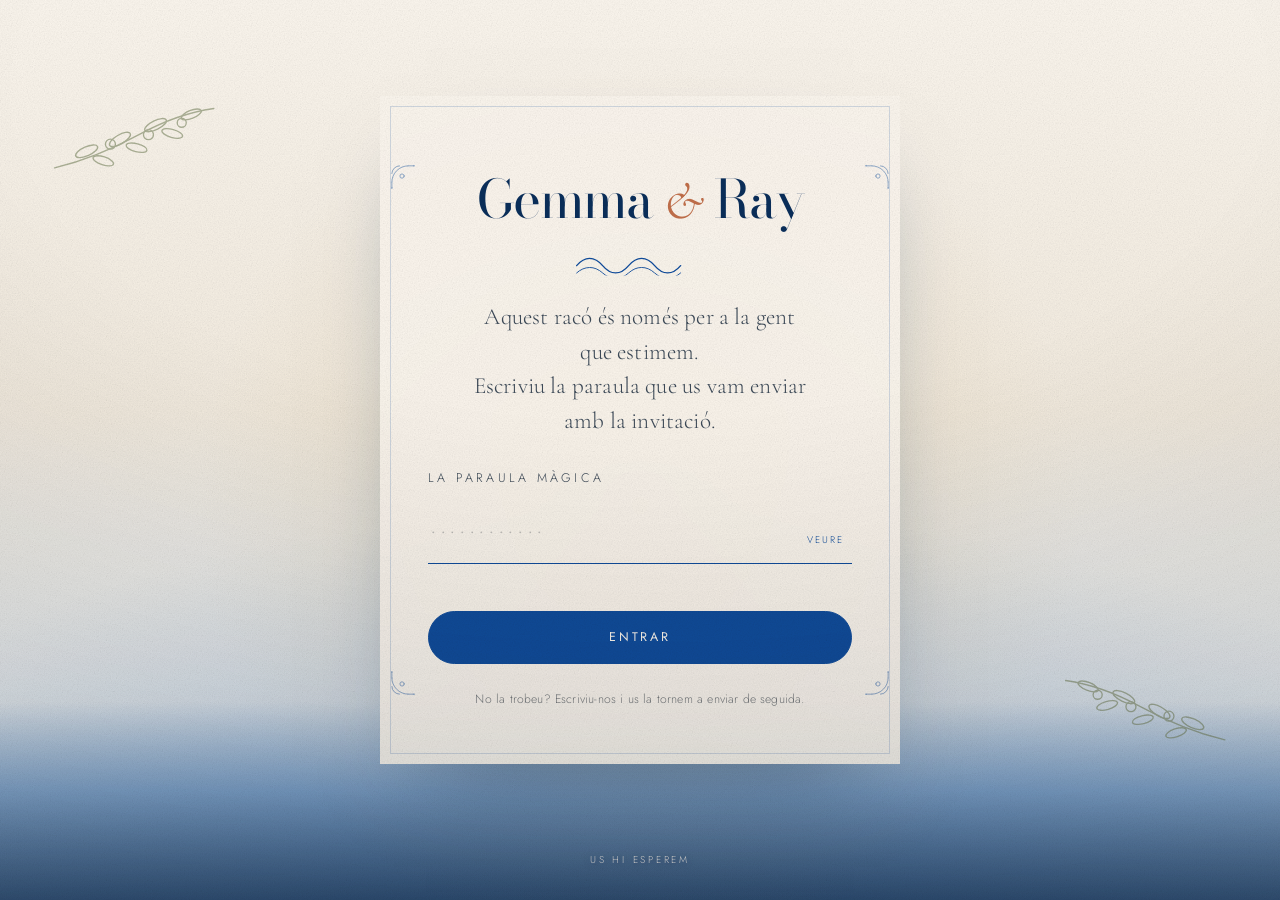
==== commit 1886ffb6: "Canvis petits: entrada més discreta, portada i hora - La pàgina d'entrada ja no diu ni el lloc ni la" ====
--- a/index.html
+++ b/index.html
@@ -3,9 +3,9 @@
 <head>
 <meta charset="utf-8">
 <meta name="viewport" content="width=device-width, initial-scale=1, viewport-fit=cover">
-<title>Gemma &amp; Ray · 14 · 05 · 2027</title>
+<title>Gemma &amp; Ray</title>
 
-<meta name="description" content="Entrada al web del casament de la Gemma i en Ray.">
+<meta name="description" content="Entrada privada.">
 <meta name="theme-color" content="#0f4c9c">
 
 <!-- Aquesta pàgina no ha de sortir als cercadors -->
@@ -93,14 +93,13 @@
       <svg class="login__corner login__corner--br"><use href="#i-corner"></use></svg>
     </div>
 
-    <p class="login__place">Blanes · Costa Brava</p>
+    <!-- Ni el lloc ni la data: qui no tingui la paraula no ha de saber res -->
     <h1 class="login__names">Gemma <i class="amp">&amp;</i> Ray</h1>
-    <p class="login__date">14 · 05 · 2027</p>
 
     <svg class="login__rule draw" viewBox="0 0 160 30" aria-hidden="true"><use href="#i-wave"></use></svg>
 
     <p class="login__lede">
-      Aquest racó és només per a la gent que estimem.
+      Aquest racó és només per a la gent que estimem.<br>
       Escriviu la paraula que us vam enviar amb la invitació.
     </p>
 
@@ -125,7 +124,7 @@
     </p>
   </div>
 
-  <p class="login__foot">El Convent de Blanes · Divendres 14 de maig de 2027</p>
+  <p class="login__foot">Us hi esperem</p>
 </main>
 
 <script src="./login.js"></script>
--- a/styles.css
+++ b/styles.css
@@ -1471,7 +1471,10 @@
 /* Marc ceràmic al voltant del hero */
 .hero__frame {
   position: absolute;
-  inset: clamp(0.8rem, 2.2vw, 2rem);
+  /* El marc ha d'arrencar per sota de la barra de navegació:
+     abans li passava per damunt. */
+  inset: clamp(4.6rem, 5rem + 2vh, 6.4rem) clamp(0.8rem, 2.2vw, 2rem)
+         clamp(0.8rem, 2.2vw, 2rem);
   z-index: 4;
   pointer-events: none;
   border: 1px solid rgba(15, 76, 156, 0.22);
@@ -3547,7 +3550,7 @@
   .hero__meta { gap: 0.6rem; font-size: 0.62rem; letter-spacing: 0.22em; }
   .hero__meta .dot { display: none; }
   .hero__meta > span { flex: 1 0 100%; text-align: center; }
-  .hero__frame { inset: 0.6rem; }
+  .hero__frame { inset: 4.2rem 0.6rem 0.6rem; }
   .hero__deco { display: none; }
 
   .countdown__grid { grid-template-columns: repeat(2, 1fr); gap: 1.8rem 0.5rem; }
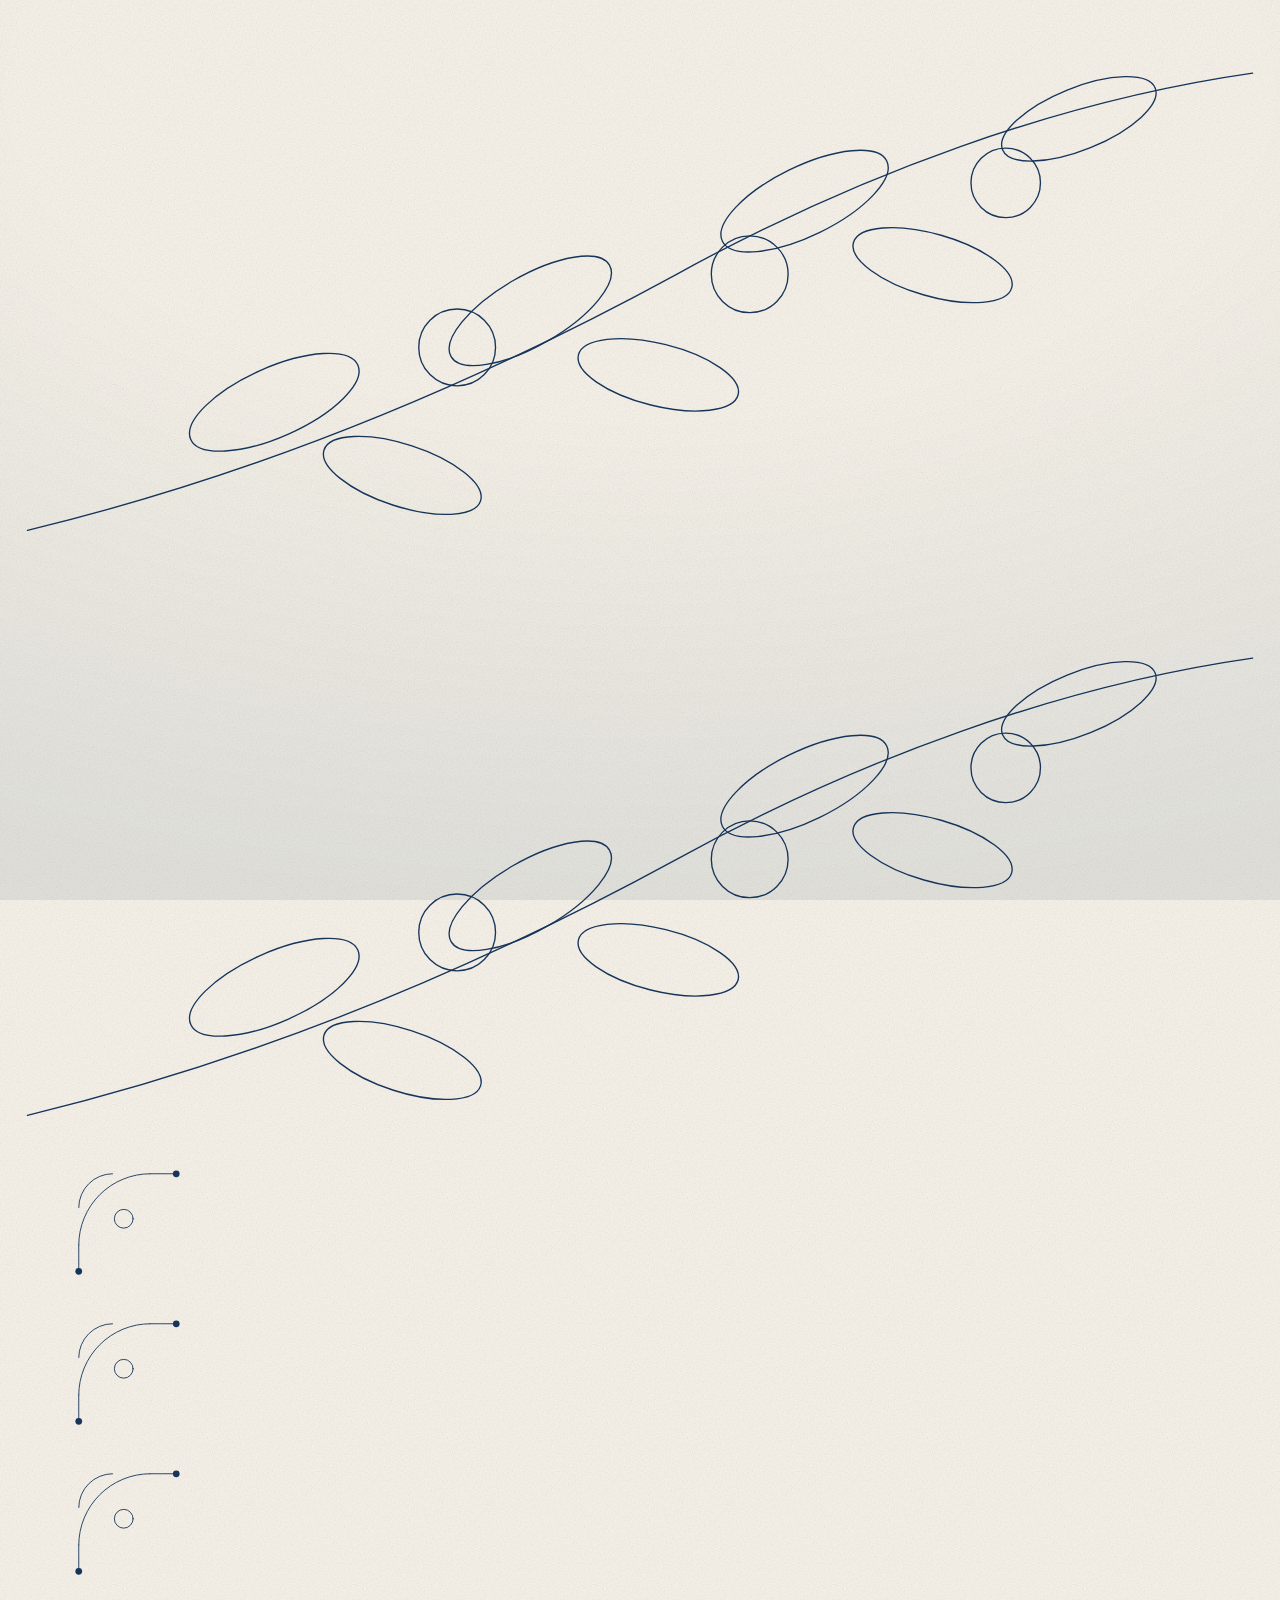
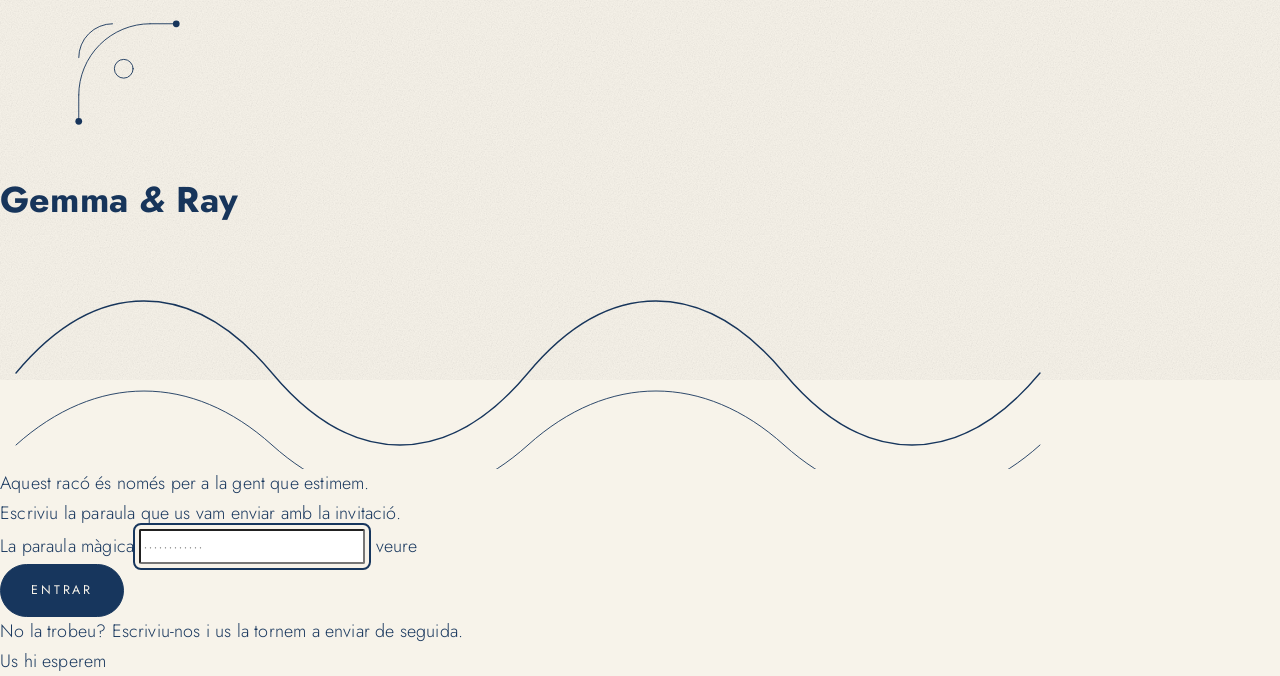
==== commit d0a4978d: "Paleta nova, ones d'aiguada, cursor de fulla i pètals DISSENY - Paleta: ivori de paper, blau tinta, " ====
--- a/index.html
+++ b/index.html
@@ -6,7 +6,7 @@
 <title>Gemma &amp; Ray</title>
 
 <meta name="description" content="Entrada privada.">
-<meta name="theme-color" content="#0f4c9c">
+<meta name="theme-color" content="#17365d">
 
 <!-- Aquesta pàgina no ha de sortir als cercadors -->
 <meta name="robots" content="noindex, nofollow, noarchive">
@@ -127,6 +127,10 @@
   <p class="login__foot">Us hi esperem</p>
 </main>
 
+<!-- Pètals i fulles que baixen molt de tant en tant -->
+<div class="drift" id="drift" aria-hidden="true"></div>
+
 <script src="./login.js"></script>
+<script src="./drift.js" defer></script>
 </body>
 </html>
--- a/styles.css
+++ b/styles.css
@@ -46,27 +46,36 @@
    00. TOKENS
    ======================================== */
 :root {
-  /* — Paleta mediterrània — */
-  --ivory: #fbf6ee;
-  --paper: #f5eee2;
-  --sand: #ecdfc9;
-  --stone: #d5c7b0;
-  --clay: #b9a88d;
-  --ink: #16202c;
-  --ink-soft: #3d4a58;
-
-  --sky: #cadcea;
-  --ceramic: #7ba5c8;
-  --sea: #2160a8;
-  --cobalt: #0f4c9c;
-  --aegean: #0a2e5a;
-  --midnight: #04162e;
-  --abyss: #020c1b;
-
-  --olive: #6e7b52;
-  --olive-soft: #97a37c;
-  --terracotta: #c26f4a;
-  --gold: #c6a15b;
+  /* — PALETA —
+     Els set papers definits. Tot el que ve després en són tonalitats
+     derivades, per no inventar colors nous. */
+  --ivory: #f7f3ea;        /* fons principal · ivori de paper càlid */
+  --paper: #eee8dc;        /* fons secundari · pergamí suau */
+  --ink: #17365d;          /* text principal · blau tinta profund */
+  --blue: #6f91ae;         /* il·lustració i decoració · blau mediterrani polsós */
+  --powder: #b8cbd8;       /* blau suau · blau pols esvaït */
+  --terracotta: #c87550;   /* accent · terracota apagada */
+  --stone: #d8d0c3;        /* filets i vores fines · pedra càlida */
+
+  /* — Tonalitats derivades dels set de dalt — */
+  --ink-soft: #4a6180;     /* el blau tinta, aclarit, per al text secundari */
+  --navy-deep: #0f2542;    /* el blau tinta, enfosquit, només per a la nit */
+  --sand: #e5ddcc;         /* entre el pergamí i la pedra */
+  --clay: #c4b9a6;         /* la pedra, un to més fosc */
+  --gold: #bfa476;         /* l'accent, apagat, per a espelmes i estrelles */
+
+  /* — Noms antics, conservats perquè res del full d'estil es trenqui — */
+  --sky: var(--powder);
+  --ceramic: var(--blue);
+  --sea: var(--blue);
+  --cobalt: var(--ink);      /* els blocs blaus passen de cobalt a tinta */
+  --aegean: var(--ink);
+  --midnight: var(--navy-deep);
+  --abyss: #081a2e;
+  /* La taula de colors només té un color decoratiu, i és blau: les
+     il·lustracions que abans eren verd oliva ara van en blau. */
+  --olive: var(--blue);
+  --olive-soft: var(--powder);
 
   /* — Rols — */
   --bg: var(--ivory);
@@ -78,6 +87,8 @@
   --font-serif: "Cormorant Garamond", Garamond, "Times New Roman", serif;
   --font-sans: "Jost", "Helvetica Neue", Arial, sans-serif;
   --font-hand: "Mrs Saint Delafield", "Snell Roundhand", cursive;
+  /* Signatura monolineal fina. De moment només l'utilitza el hero. */
+  --font-signature: "Italianno", "Snell Roundhand", "Apple Chancery", cursive;
 
   /* — Escala fluida — */
   --t-xs: clamp(0.68rem, 0.64rem + 0.2vw, 0.78rem);
@@ -101,9 +112,9 @@
   --dur: 0.9s;
 
   /* — Ombres i vores — */
-  --hair: 1px solid color-mix(in srgb, var(--fg) 18%, transparent);
-  --shadow-soft: 0 18px 50px -24px rgba(10, 46, 90, 0.35);
-  --shadow-lift: 0 34px 80px -32px rgba(4, 22, 46, 0.55);
+  --hair: 1px solid var(--stone);
+  --shadow-soft: 0 18px 50px -24px rgba(23, 54, 93, 0.28);
+  --shadow-lift: 0 34px 80px -32px rgba(15, 37, 66, 0.42);
 }
 
 /* Modes d'ambient — controlats des de script.js sobre <html> */
@@ -368,7 +379,7 @@
   inset: 0;
   z-index: 899;
   pointer-events: none;
-  background: radial-gradient(120% 90% at 50% 10%, transparent 40%, rgba(20, 16, 10, 0.16) 100%);
+  background: radial-gradient(120% 90% at 50% 10%, transparent 40%, rgba(23, 54, 93, 0.12) 100%);
   opacity: 0.7;
 }
 
@@ -458,7 +469,7 @@
   position: relative;
   overflow: hidden;
   background-color: var(--sand);
-  background-image: var(--img, none), var(--placeholder, linear-gradient(155deg, #cadcea 0%, #7ba5c8 38%, #2160a8 72%, #0a2e5a 100%));
+  background-image: var(--img, none), var(--placeholder, linear-gradient(155deg, #e7edf1 0%, var(--powder) 38%, var(--blue) 72%, #4d6c8c 100%));
   background-size: cover;
   background-position: center;
   box-shadow: var(--shadow-soft);
@@ -487,11 +498,11 @@
 .frame--square { aspect-ratio: 1; }
 
 /* Variants cromàtiques dels marcadors de posició */
-.ph-sea    { --placeholder: linear-gradient(160deg, #dbe9f2 0%, #7ba5c8 35%, #2160a8 70%, #0a2e5a 100%); }
-.ph-stone  { --placeholder: linear-gradient(150deg, #fbf6ee 0%, #ecdfc9 40%, #d5c7b0 72%, #b9a88d 100%); }
-.ph-olive  { --placeholder: linear-gradient(200deg, #f5eee2 0%, #97a37c 55%, #6e7b52 100%); }
-.ph-sunset { --placeholder: linear-gradient(180deg, #fbf6ee 0%, #ecdfc9 26%, #c26f4a 66%, #7a3f2b 100%); }
-.ph-night  { --placeholder: linear-gradient(180deg, #0a2e5a 0%, #04162e 55%, #020c1b 100%); }
+.ph-sea    { --placeholder: linear-gradient(160deg, #e8eff4 0%, var(--powder) 35%, var(--blue) 70%, #4d6c8c 100%); }
+.ph-stone  { --placeholder: linear-gradient(150deg, var(--ivory) 0%, var(--sand) 40%, var(--stone) 72%, var(--clay) 100%); }
+.ph-olive  { --placeholder: linear-gradient(200deg, var(--paper) 0%, var(--powder) 55%, var(--blue) 100%); }
+.ph-sunset { --placeholder: linear-gradient(180deg, var(--ivory) 0%, var(--sand) 26%, var(--terracotta) 66%, #8f5136 100%); }
+.ph-night  { --placeholder: linear-gradient(180deg, var(--ink) 0%, var(--navy-deep) 55%, #081a2e 100%); }
 .ph-tile   {
   --placeholder: linear-gradient(0deg, rgba(15,76,156,0.18), rgba(15,76,156,0.18));
   background-color: var(--ivory);
@@ -598,373 +609,114 @@
 
 /* ========================================
    04. CURSOR PERSONALITZAT (només escriptori)
+   El punter és una fulla d'olivera dibuixada a tinta. Es fa amb la
+   propietat "cursor" del navegador i un SVG, no amb un element que
+   persegueixi el ratolí: així va sempre clavat, sense retard, i funciona
+   igual per damunt del text, dels camps i de les imatges.
+   Cada icona es dibuixa dues vegades, primer amb un traç ivori gruixut i
+   després amb el traç de tinta a sobre: aquesta aurèola és el que fa que
+   es vegi tant damunt del paper clar com damunt del blau de la nit.
    ======================================== */
 .cursor { display: none; }
+
 @media (hover: hover) and (pointer: fine) {
-  html.has-cursor, html.has-cursor * { cursor: none !important; }
+
+  /* La fulla. El punt actiu és la punta, a dalt a l'esquerra. */
+  html.has-cursor,
+  html.has-cursor * {
+    cursor: url("data:image/svg+xml,%3Csvg xmlns='http://www.w3.org/2000/svg' width='26' height='26'%3E%3Cg fill='none' stroke-linecap='round'%3E%3Cpath d='M3 3C9 9 15 15 21 22' stroke='%23f7f3ea' stroke-width='4'/%3E%3Cellipse cx='12' cy='12' rx='9' ry='4' transform='rotate(45 12 12)' stroke='%23f7f3ea' stroke-width='4'/%3E%3Cpath d='M3 3C9 9 15 15 21 22' stroke='%2317365d' stroke-width='1.3'/%3E%3Cellipse cx='12' cy='12' rx='9' ry='4' transform='rotate(45 12 12)' stroke='%2317365d' stroke-width='1.3'/%3E%3C/g%3E%3C/svg%3E") 3 3, auto;
+  }
+
+  /* Damunt d'una cosa on es pot clicar, la fulla treu una oliva
+     terracota: n'hi ha prou per notar que allò respon. */
+  html.has-cursor a,
+  html.has-cursor button,
+  html.has-cursor label,
+  html.has-cursor select,
+  html.has-cursor summary,
+  html.has-cursor [role="button"],
+  html.has-cursor .gal,
+  html.has-cursor .flip,
+  html.has-cursor .acc__btn {
+    cursor: url("data:image/svg+xml,%3Csvg xmlns='http://www.w3.org/2000/svg' width='28' height='28'%3E%3Cg fill='none' stroke-linecap='round'%3E%3Cpath d='M3 3C9 9 15 15 21 22' stroke='%23f7f3ea' stroke-width='4'/%3E%3Cellipse cx='12' cy='12' rx='9' ry='4' transform='rotate(45 12 12)' stroke='%23f7f3ea' stroke-width='4'/%3E%3Ccircle cx='22' cy='7' r='4.4' stroke='%23f7f3ea' stroke-width='4'/%3E%3Cpath d='M3 3C9 9 15 15 21 22' stroke='%2317365d' stroke-width='1.3'/%3E%3Cellipse cx='12' cy='12' rx='9' ry='4' transform='rotate(45 12 12)' stroke='%2317365d' stroke-width='1.3'/%3E%3Ccircle cx='22' cy='7' r='4.4' fill='%23c87550' stroke='none'/%3E%3C/g%3E%3C/svg%3E") 3 3, pointer;
+  }
+
+  /* Als camps de text volem el cursor del sistema: escriure amb una
+     fulla és incòmode i no se sap on caurà el text. */
+  html.has-cursor input[type="text"],
+  html.has-cursor input[type="email"],
+  html.has-cursor input[type="password"],
+  html.has-cursor input[type="number"],
+  html.has-cursor textarea { cursor: text; }
+
+  /* L'etiqueta que apareix al costat del punter ("Veure", "Arrossega"…).
+     És l'única part que encara segueix el ratolí amb JavaScript. */
   .cursor {
     position: fixed;
     top: 0; left: 0;
     z-index: 950;
     pointer-events: none;
     display: block;
-    mix-blend-mode: difference;
-    /* No es veu fins que el ratolí es mou per primera vegada */
     opacity: 0;
     transition: opacity 0.35s var(--ease);
   }
   .cursor.is-awake { opacity: 1; }
-  .cursor__dot {
-    position: absolute;
-    width: 7px; height: 7px;
-    margin: -3.5px 0 0 -3.5px;
-    border-radius: 50%;
-    background: var(--ivory);
-    transition: transform 0.2s var(--ease-soft), opacity 0.3s;
-  }
+  .cursor__dot { display: none; }
   .cursor__ring {
     position: absolute;
-    width: 42px; height: 42px;
-    margin: -21px 0 0 -21px;
-    border: 1px solid rgba(251, 246, 238, 0.75);
-    border-radius: 50%;
-    transition: width 0.4s var(--ease), height 0.4s var(--ease), margin 0.4s var(--ease), opacity 0.3s, border-color 0.4s;
+    width: 0; height: 0;
+    border: 0;
+    background: none;
   }
   .cursor__label {
     position: absolute;
-    top: 50%; left: 50%;
-    transform: translate(-50%, -50%) scale(0.7);
+    top: 14px; left: 16px;
+    padding: 0.34rem 0.6rem;
+    background: var(--ink);
+    color: var(--ivory);
     font-family: var(--font-sans);
     font-size: 0.55rem;
     letter-spacing: 0.2em;
     text-transform: uppercase;
-    color: var(--ivory);
+    white-space: nowrap;
+    border-radius: 999px;
     opacity: 0;
-    white-space: nowrap;
-    transition: opacity 0.3s, transform 0.4s var(--ease);
+    transform: translateY(4px);
+    transition: opacity 0.3s, transform 0.35s var(--ease);
   }
-  .cursor.is-hover .cursor__ring { width: 78px; height: 78px; margin: -39px 0 0 -39px; }
-  .cursor.is-hover .cursor__dot { transform: scale(0); }
-  .cursor.is-label .cursor__ring { width: 96px; height: 96px; margin: -48px 0 0 -48px; background: rgba(251, 246, 238, 0.1); }
-  .cursor.is-label .cursor__label { opacity: 1; transform: translate(-50%, -50%) scale(1); }
-  .cursor.is-down .cursor__ring { width: 30px; height: 30px; margin: -15px 0 0 -15px; }
-}
-
-/* ========================================
-   04b. PÀGINA D'ENTRADA (index.html)
-   És una pàgina a part. El web del casament viu a casament.html.
-   Avís: la comprovació de la paraula es fa al navegador, així que això
-   evita visites casuals; no és seguretat de veritat.
-   ======================================== */
-.login-body { overflow-x: clip; }
-
-.login {
-  position: relative;
-  min-height: 100svh;
-  display: grid;
-  grid-template-rows: 1fr auto;
-  justify-items: center;
-  align-items: center;
-  padding: clamp(1.5rem, 5vw, 3rem) clamp(1rem, 5vw, 3rem) clamp(1.2rem, 3vw, 2rem);
-  overflow: hidden;
-  background:
-    radial-gradient(120% 80% at 50% 106%, rgba(15, 76, 156, 0.24) 0%, transparent 62%),
-    linear-gradient(180deg, #fbf6ee 0%, #f3ece0 46%, #e6ebef 76%, #cadcea 100%);
-  color: var(--ink);
-  transition: opacity 0.6s var(--ease);
-}
-.login.is-leaving { opacity: 0; }
-
-.login__glow {
-  position: absolute;
-  top: 2%; left: 50%;
-  width: min(120vw, 980px);
-  aspect-ratio: 1;
-  translate: -50% 0;
-  background: radial-gradient(circle at 50% 50%, rgba(198, 161, 91, 0.3), rgba(198, 161, 91, 0.06) 44%, transparent 64%);
-  animation: hero-glow 12s ease-in-out infinite alternate;
-  pointer-events: none;
-}
-.login__sea {
-  position: absolute;
-  inset: auto 0 0 0;
-  height: clamp(90px, 22vh, 230px);
-  background: linear-gradient(180deg, rgba(123, 165, 200, 0) 0%, rgba(33, 96, 168, 0.45) 45%, rgba(10, 46, 90, 0.78) 100%);
-  pointer-events: none;
-}
-.login__deco { position: absolute; width: clamp(90px, 13vw, 200px); color: var(--olive); opacity: 0.55; pointer-events: none; }
-.login__deco--l { left: clamp(1rem, 4vw, 4rem); top: 11%; }
-.login__deco--r { right: clamp(1rem, 4vw, 4rem); bottom: 17%; transform: scaleX(-1); }
-
-.login__card {
-  position: relative;
-  z-index: 2;
-  width: min(100%, 520px);
-  padding: clamp(2.2rem, 5vw, 3.4rem) clamp(1.5rem, 4vw, 3rem);
-  background: color-mix(in srgb, var(--ivory) 93%, transparent);
-  backdrop-filter: blur(6px);
-  -webkit-backdrop-filter: blur(6px);
-  box-shadow: 0 40px 90px -46px rgba(10, 46, 90, 0.55);
-  text-align: center;
-  animation: login-in 1.1s var(--ease) both;
-}
-@keyframes login-in {
-  from { opacity: 0; transform: translateY(22px) scale(0.98); }
-  to { opacity: 1; transform: none; }
-}
-.login__frame { position: absolute; inset: 10px; border: 1px solid rgba(15, 76, 156, 0.18); pointer-events: none; }
-.login__corner { position: absolute; width: clamp(24px, 3.4vw, 34px); color: var(--cobalt); opacity: 0.5; }
-.login__corner--tl { top: 0; left: 0; }
-.login__corner--tr { top: 0; right: 0; transform: scaleX(-1); }
-.login__corner--bl { bottom: 0; left: 0; transform: scaleY(-1); }
-.login__corner--br { bottom: 0; right: 0; transform: scale(-1); }
-
-.login__place {
-  font-family: var(--font-sans);
-  font-size: var(--t-xs);
-  letter-spacing: 0.38em;
-  text-transform: uppercase;
-  color: var(--ink-soft);
-}
-.login__names {
-  font-family: var(--font-display);
-  font-weight: 400;
-  font-size: clamp(2.1rem, 7.5vw, 3.3rem);
-  line-height: 1;
-  letter-spacing: -0.03em;
-  color: var(--aegean);
-  margin-block: 0.42em 0.3em;
-}
-.login__names .amp { font-family: var(--font-serif); font-style: italic; color: var(--terracotta); }
-.login__date {
-  font-family: var(--font-sans);
-  font-size: var(--t-xs);
-  letter-spacing: 0.44em;
-  text-transform: uppercase;
-  color: var(--ink-soft);
-}
-.login__rule { width: clamp(90px, 18vw, 130px); margin: 1.5rem auto; color: var(--ceramic); }
-.login__lede {
-  font-family: var(--font-serif);
-  font-size: var(--t-md);
-  line-height: 1.5;
-  max-width: 34ch;
-  margin: 0 auto 1.8rem;
-  color: var(--ink-soft);
-  text-wrap: pretty;
-}
-
-.login__form { display: grid; gap: 0.85rem; }
-.login__field { position: relative; text-align: left; }
-.login__label {
-  display: block;
-  font-family: var(--font-sans);
-  font-size: var(--t-xs);
-  letter-spacing: 0.26em;
-  text-transform: uppercase;
-  color: var(--ink-soft);
-  margin-bottom: 0.5rem;
-}
-.login__input {
-  width: 100%;
-  padding: 0.9rem 4.4rem 0.9rem 0.2rem;
-  background: transparent;
-  border: 0;
-  border-bottom: 1px solid color-mix(in srgb, var(--ink) 32%, transparent);
-  border-radius: 0;
-  font-family: var(--font-serif);
-  font-size: var(--t-md);
-  letter-spacing: 0.14em;
-  color: var(--ink);
-  transition: border-color 0.4s var(--ease);
-}
-.login__input:focus { outline: none; border-color: var(--cobalt); }
-.login__input::placeholder { color: color-mix(in srgb, var(--ink) 26%, transparent); letter-spacing: 0.2em; }
-
-.login__peek {
-  position: absolute;
-  right: 0; bottom: 0.45rem;
-  padding: 0.45rem 0.5rem;
-  font-family: var(--font-sans);
-  font-size: 0.6rem;
-  letter-spacing: 0.2em;
-  text-transform: uppercase;
-  color: var(--cobalt);
-  border-bottom: 1px solid transparent;
-  transition: border-color 0.35s var(--ease);
-}
-.login__peek:hover, .login__peek:focus-visible { border-bottom-color: var(--cobalt); }
-
-.login__error {
-  min-height: 1.35em;
-  font-family: var(--font-sans);
-  font-size: 0.74rem;
-  letter-spacing: 0.04em;
-  color: #a8482a;
-  text-align: left;
-}
-.login__submit { width: 100%; margin-top: 0.2rem; }
-
-.login__help {
-  margin-top: 1.6rem;
-  font-size: 0.76rem;
-  color: color-mix(in srgb, var(--ink) 58%, transparent);
-}
-
-.login__foot {
-  position: relative;
-  z-index: 2;
-  margin-top: clamp(1.5rem, 4vw, 2.5rem);
-  font-family: var(--font-sans);
-  font-size: 0.62rem;
-  letter-spacing: 0.28em;
-  text-transform: uppercase;
-  text-align: center;
-  color: rgba(251, 246, 238, 0.85);
-  text-shadow: 0 1px 6px rgba(10, 46, 90, 0.5);
-}
-
-/* Sacsejada quan la paraula no és la correcta */
-.login__card.is-wrong { animation: login-shake 0.5s var(--ease-soft); }
-@keyframes login-shake {
-  0%, 100% { transform: translateX(0); }
-  15% { transform: translateX(-9px); }
-  32% { transform: translateX(8px); }
-  50% { transform: translateX(-6px); }
-  68% { transform: translateX(4px); }
-  85% { transform: translateX(-2px); }
-}
-
-@media (max-width: 480px) {
-  .login__deco { display: none; }
-  .login__card { padding-inline: 1.4rem; }
-}
-
-@media (prefers-reduced-motion: reduce) {
-  .login__card, .login__glow, .login__card.is-wrong { animation: none !important; }
-  .login, .login.is-leaving { transition: none !important; opacity: 1; }
-}
-
-/* ========================================
-   05. PRELOADER
-   ======================================== */
-.preloader {
+  .cursor.is-label .cursor__label { opacity: 1; transform: none; }
+}
+
+/* ========================================
+   04c. PÈTALS QUE BAIXEN
+   Molt pocs, molt lents i molt transparents: ha de ser una cosa que es
+   descobreix, no un efecte. El moviment el fa una animació de CSS, que
+   porta el compositor, i per això no afecta la fluïdesa de la pàgina.
+   ======================================== */
+.drift {
   position: fixed;
   inset: 0;
-  z-index: 1000;
-  display: grid;
-  place-items: center;
-  background: var(--ivory);
+  z-index: 4;
   overflow: hidden;
-}
-.preloader__sea {
-  position: absolute;
-  inset: auto 0 0 0;
-  height: 46%;
-  background: linear-gradient(180deg, #7ba5c8 0%, #2160a8 45%, #0a2e5a 100%);
-  transform: translateY(100%);
-  animation: pre-sea 2.6s 0.35s var(--ease) forwards;
-}
-@keyframes pre-sea { to { transform: translateY(64%); } }
-.preloader__sun {
-  position: absolute;
-  top: 34%; left: 50%;
-  width: clamp(200px, 34vw, 420px);
-  aspect-ratio: 1;
-  margin-left: calc(clamp(200px, 34vw, 420px) / -2);
-  border-radius: 50%;
-  background: radial-gradient(circle at 50% 50%, rgba(198, 161, 91, 0.55), rgba(198, 161, 91, 0.05) 62%, transparent 70%);
-  animation: pre-sun 3.4s var(--ease-soft) forwards;
-}
-@keyframes pre-sun {
-  0% { transform: translateY(40px) scale(0.7); opacity: 0; }
-  40% { opacity: 1; }
-  100% { transform: translateY(-30px) scale(1.15); opacity: 0.9; }
-}
-.preloader__inner { position: relative; z-index: 2; text-align: center; padding: var(--gutter); }
-.preloader__line {
-  overflow: hidden;
+  pointer-events: none;   /* no ha de robar mai cap clic */
+}
+.drift__peca {
+  position: absolute;
+  top: 0;
   display: block;
-}
-.preloader__line > span {
-  display: block;
-  transform: translateY(110%);
-  animation: pre-line 1.2s var(--ease) forwards;
-}
-.preloader__line:nth-child(1) > span { animation-delay: 0.25s; }
-.preloader__line:nth-child(2) > span { animation-delay: 0.45s; }
-.preloader__line:nth-child(3) > span { animation-delay: 0.65s; }
-@keyframes pre-line { to { transform: translateY(0); } }
-
-.preloader__place {
-  font-family: var(--font-sans);
-  font-size: var(--t-xs);
-  letter-spacing: 0.42em;
-  text-transform: uppercase;
-  color: var(--ink-soft);
-}
-.preloader__names {
-  font-family: var(--font-display);
-  font-size: clamp(2.6rem, 10vw, 6rem);
-  line-height: 1;
-  letter-spacing: -0.03em;
-  color: var(--ink);
-  margin-block: 0.35em 0.25em;
-}
-.preloader__names .amp { font-family: var(--font-serif); font-style: italic; color: var(--terracotta); }
-.preloader__date {
-  font-family: var(--font-sans);
-  font-size: var(--t-xs);
-  letter-spacing: 0.5em;
-  text-transform: uppercase;
-  color: var(--ink-soft);
-}
-.preloader__bar {
-  position: relative;
-  width: min(280px, 60vw);
-  height: 1px;
-  margin: 2.4rem auto 0;
-  background: color-mix(in srgb, var(--ink) 18%, transparent);
-  overflow: hidden;
-}
-.preloader__bar span {
-  position: absolute;
-  inset: 0;
-  background: var(--cobalt);
-  transform: scaleX(0);
-  transform-origin: left;
-  transition: transform 0.4s linear;
-}
-.preloader__count {
-  margin-top: 0.9rem;
-  font-family: var(--font-sans);
-  font-size: 0.65rem;
-  letter-spacing: 0.3em;
-  color: var(--ink-soft);
-}
-.preloader.is-done { pointer-events: none; }
-.preloader__curtain {
-  position: absolute;
-  inset: 0;
-  z-index: 3;
-  display: grid;
-  grid-template-columns: repeat(6, 1fr);
-}
-.preloader__curtain span {
-  background: var(--ivory);
-  transform-origin: top;
-  transform: scaleY(0);
-  transition: transform 0.9s var(--ease);
-}
-.preloader.is-done .preloader__inner,
-.preloader.is-done .preloader__sun { opacity: 0; transition: opacity 0.5s ease; }
-.preloader.is-done .preloader__sea { transform: translateY(100%); transition: transform 1.1s var(--ease); }
-
-/* Sortida: el fons puja per franges */
-.preloader.is-out { transition: opacity 0.6s 0.7s ease, visibility 0s 1.3s; opacity: 0; visibility: hidden; }
-.preloader.is-out .preloader__curtain span {
-  transform-origin: bottom;
-  transform: scaleY(1);
+  background-repeat: no-repeat;
+  background-size: contain;
+  will-change: transform, opacity;
+  animation-name: drift-fall;
+  animation-timing-function: linear;
+  animation-iteration-count: infinite;
+}
+@keyframes drift-fall {
+  0%   { transform: translate3d(0, -14vh, 0) rotate(0deg); opacity: 0; }
+  10%  { opacity: var(--o, 0.2); }
+  50%  { transform: translate3d(var(--sway, 40px), 48vh, 0) rotate(calc(var(--gir, 240deg) * 0.5)); }
+  90%  { opacity: var(--o, 0.2); }
+  100% { transform: translate3d(calc(var(--sway, 40px) * -0.5), 114vh, 0) rotate(var(--gir, 240deg)); opacity: 0; }
 }
 
 /* ========================================
@@ -1229,7 +981,7 @@
   position: relative;
   background: var(--ivory);
   background-image:
-    repeating-linear-gradient(0deg, rgba(15, 76, 156, 0.018) 0 2px, transparent 2px 4px);
+    repeating-linear-gradient(0deg, rgba(23, 54, 93, 0.02) 0 2px, transparent 2px 4px);
   box-shadow: 0 30px 70px -40px rgba(10, 46, 90, 0.5);
 }
 .paper--deckle {
@@ -1316,26 +1068,8 @@
   align-items: center;
   padding: clamp(6rem, 14vh, 9rem) var(--gutter) clamp(4rem, 10vh, 6rem);
   overflow: hidden;
-  background:
-    radial-gradient(120% 80% at 50% 108%, rgba(15, 76, 156, 0.22) 0%, transparent 62%),
-    linear-gradient(180deg, #fbf6ee 0%, #f3ece0 44%, #e6ebef 78%, #cadcea 100%);
+  background: var(--ivory);
   color: var(--ink);
-}
-
-/* Cel amb resplendor solar */
-.hero__glow {
-  position: absolute;
-  top: 6%; left: 50%;
-  width: min(120vw, 1100px);
-  aspect-ratio: 1;
-  translate: -50% 0;
-  background: radial-gradient(circle at 50% 50%, rgba(198, 161, 91, 0.34), rgba(198, 161, 91, 0.08) 42%, transparent 62%);
-  z-index: 0;
-  animation: hero-glow 12s ease-in-out infinite alternate;
-}
-@keyframes hero-glow {
-  from { transform: translateY(0) scale(1); opacity: 0.85; }
-  to { transform: translateY(-26px) scale(1.08); opacity: 1; }
 }
 
 /* Mar animat amb distorsió d'ones */
@@ -1359,7 +1093,13 @@
   position: absolute;
   inset: auto 0 0 0;
   height: 70%;
-  background: linear-gradient(180deg, rgba(123, 165, 200, 0) 0%, rgba(33, 96, 168, 0.5) 45%, rgba(10, 46, 90, 0.85) 100%);
+  /* El bany de mar, en la mateixa aiguada apagada que les ones.
+     Sense blocs de blau saturat: la part baixa es queda en un blau
+     polsós i mai arriba a un navy fosc. */
+  background: linear-gradient(180deg,
+    rgba(220, 230, 234, 0) 0%,
+    rgba(159, 185, 203, 0.34) 45%,
+    rgba(102, 136, 165, 0.56) 100%);
 }
 /* Reflex de sol sobre l'aigua (reacciona al ratolí via --mx) */
 .hero__reflection {
@@ -1394,7 +1134,8 @@
   align-items: center;
   justify-content: center;
   gap: clamp(0.8rem, 2vw, 1.6rem);
-  font-family: var(--font-sans);
+  font-family: var(--font-serif);
+  font-weight: 300;
   font-size: var(--t-xs);
   letter-spacing: 0.44em;
   text-transform: uppercase;
@@ -1402,33 +1143,15 @@
 }
 .hero__overline i { font-style: normal; color: var(--cobalt); }
 
-.hero__hand {
-  display: block;
-  font-family: var(--font-hand);
-  font-size: clamp(3.4rem, 12vw, 8rem);
-  line-height: 1.05;
-  color: var(--cobalt);
-  margin-block: clamp(0.6rem, 2vw, 1.2rem) 0;
-  transform-origin: left center;
-}
-/* traç manuscrit "ens casem!" que s'escriu tot sol, d'esquerra a dreta */
-.hero__hand-wrap { position: relative; display: inline-block; }
-.hero__hand { clip-path: inset(0 100% -30% 0); }
-.hero__hand.is-writing { animation: hand-write 1.9s 0.25s var(--ease-soft) forwards; }
-@keyframes hand-write { to { clip-path: inset(0 -10% -30% 0); } }
-.hero__hand-underline {
-  display: block;
-  width: 100%;
-  color: var(--terracotta);
-  margin-top: -0.6em;
-}
-
 .hero__names {
-  font-family: var(--font-display);
+  font-family: var(--font-signature);
   font-weight: 400;
   font-size: var(--t-3xl);
-  line-height: 0.82;
-  letter-spacing: -0.045em;
+  /* Una lletra de signatura té traços molt llargs amunt i avall. Amb el
+     line-height 0.82 i el tracking negatiu que hi havia per a la Bodoni,
+     es tallaven i se solapaven; són els dos únics valors que he tocat. */
+  line-height: 1.12;
+  letter-spacing: 0.01em;
   color: var(--aegean);
   margin-block: clamp(0.15em, 1vw, 0.25em);
   cursor: pointer;
@@ -1452,9 +1175,10 @@
   justify-content: center;
   gap: clamp(0.8rem, 3vw, 2.4rem);
   margin-top: clamp(1.2rem, 3vw, 2rem);
-  font-family: var(--font-sans);
+  font-family: var(--font-serif);
+  font-weight: 300;
   font-size: var(--t-sm);
-  letter-spacing: 0.3em;
+  letter-spacing: 0.34em;
   text-transform: uppercase;
   color: var(--ink-soft);
 }
@@ -1462,46 +1186,14 @@
 
 .hero__venue {
   margin-top: 0.6rem;
+  /* Ja era Cormorant Garamond en cursiva; només hi afegim el pes lleuger */
   font-family: var(--font-serif);
   font-style: italic;
+  font-weight: 300;
   font-size: var(--t-md);
   color: var(--ink-soft);
 }
 
-/* Marc ceràmic al voltant del hero */
-.hero__frame {
-  position: absolute;
-  /* El marc ha d'arrencar per sota de la barra de navegació:
-     abans li passava per damunt. */
-  inset: clamp(4.6rem, 5rem + 2vh, 6.4rem) clamp(0.8rem, 2.2vw, 2rem)
-         clamp(0.8rem, 2.2vw, 2rem);
-  z-index: 4;
-  pointer-events: none;
-  border: 1px solid rgba(15, 76, 156, 0.22);
-}
-.hero__frame::before,
-.hero__frame::after {
-  content: "";
-  position: absolute;
-  inset: 7px;
-  border: 1px solid rgba(15, 76, 156, 0.14);
-}
-.hero__corner {
-  position: absolute;
-  width: clamp(38px, 5vw, 72px);
-  color: var(--cobalt);
-  opacity: 0.6;
-}
-.hero__corner--tl { top: -1px; left: -1px; }
-.hero__corner--tr { top: -1px; right: -1px; transform: scaleX(-1); }
-.hero__corner--bl { bottom: -1px; left: -1px; transform: scaleY(-1); }
-.hero__corner--br { bottom: -1px; right: -1px; transform: scale(-1); }
-
-/* Il·lustracions flotants (llimones, olivera, buguenvíl·lea) */
-.hero__deco { position: absolute; z-index: 3; pointer-events: none; }
-.hero__deco--left { left: clamp(1.5rem, 3vw, 4rem); top: 17%; width: clamp(120px, 15vw, 240px); color: var(--olive); opacity: 0.85; }
-.hero__deco--right { right: clamp(1.5rem, 3vw, 4rem); top: 13%; width: clamp(100px, 12vw, 190px); color: var(--olive); opacity: 0.8; }
-.hero__deco--bloom { right: clamp(2rem, 6vw, 7rem); bottom: 24%; width: clamp(80px, 9vw, 145px); color: var(--terracotta); opacity: 0.7; }
 .float-slow { animation: float-slow 9s ease-in-out infinite alternate; }
 .float-slower { animation: float-slow 13s ease-in-out infinite alternate-reverse; }
 @keyframes float-slow {
@@ -1645,7 +1337,7 @@
   font-size: var(--t-xs);
   letter-spacing: 0.34em;
   text-transform: uppercase;
-  color: var(--terracotta);
+  color: var(--terracotta-deep);
 }
 .chapter__title {
   font-family: var(--font-display);
@@ -1752,7 +1444,7 @@
   position: absolute;
   inset: -10% 0 -10% 0;
   z-index: 0;
-  background-image: var(--img, none), linear-gradient(180deg, #0a2e5a 0%, #123f74 45%, #0a2e5a 100%);
+  background-image: var(--img, none), linear-gradient(180deg, var(--ink) 0%, #24507f 45%, var(--ink) 100%);
   background-size: cover;
   background-position: center;
   opacity: 0.9;
@@ -1760,7 +1452,7 @@
 .venue__bg::after {
   content: "";
   position: absolute; inset: 0;
-  background: linear-gradient(180deg, rgba(4, 22, 46, 0.72) 0%, rgba(4, 22, 46, 0.45) 40%, rgba(4, 22, 46, 0.85) 100%);
+  background: linear-gradient(180deg, rgba(15, 37, 66, 0.74) 0%, rgba(15, 37, 66, 0.48) 40%, rgba(15, 37, 66, 0.86) 100%);
 }
 .venue__inner { position: relative; z-index: 2; }
 
@@ -1839,7 +1531,7 @@
   aspect-ratio: 4 / 3;
   border: 1px solid rgba(251, 246, 238, 0.28);
   overflow: hidden;
-  background: linear-gradient(160deg, #123f74, #0a2e5a 60%, #04162e);
+  background: linear-gradient(160deg, #24507f, var(--ink) 60%, var(--navy-deep));
 }
 .map iframe { width: 100%; height: 100%; border: 0; filter: grayscale(0.3) sepia(0.15) hue-rotate(178deg) saturate(1.4) brightness(0.85); }
 /* Marcador de posició del mapa quan encara no s'ha incrustat res */
@@ -2025,8 +1717,8 @@
 }
 
 /* Cerimònia — llum de tarda */
-.ceremony { background: linear-gradient(180deg, #f0e2d0 0%, #f5eee2 60%, #fbf6ee 100%); }
-.ceremony .moment__media .frame { --placeholder: linear-gradient(165deg, #fbf6ee 0%, #ecdfc9 34%, #d5c7b0 66%, #b9a88d 100%); }
+.ceremony { background: linear-gradient(180deg, var(--sand) 0%, var(--paper) 60%, var(--ivory) 100%); }
+.ceremony .moment__media .frame { --placeholder: linear-gradient(165deg, var(--ivory) 0%, var(--sand) 34%, var(--stone) 66%, var(--clay) 100%); }
 
 /* Aperitiu — blau ceràmica */
 .aperitiu { background: var(--sky); color: var(--aegean); }
@@ -2034,7 +1726,7 @@
 
 /* Sopar — hora daurada cap a blau profund */
 .dinner {
-  background: linear-gradient(180deg, #cadcea 0%, #8fb0cb 26%, #2160a8 62%, #0a2e5a 100%);
+  background: linear-gradient(180deg, var(--powder) 0%, #9db4c8 26%, var(--blue) 62%, #47678a 100%);
   color: var(--ivory);
 }
 .dinner .moment__index { color: rgba(251, 246, 238, 0.6); }
@@ -2063,7 +1755,7 @@
 .candle__body {
   width: clamp(7px, 1.2vw, 11px);
   height: var(--h, 54px);
-  background: linear-gradient(180deg, #fbf6ee, #ecdfc9);
+  background: linear-gradient(180deg, var(--ivory), var(--sand));
   border-radius: 2px 2px 0 0;
 }
 @keyframes flicker {
@@ -2078,7 +1770,7 @@
    ======================================== */
 .party {
   position: relative;
-  background: linear-gradient(180deg, #0a2e5a 0%, #04162e 45%, #020c1b 100%);
+  background: linear-gradient(180deg, var(--ink) 0%, var(--navy-deep) 48%, #081a2e 100%);
   color: var(--paper);
   overflow: hidden;
   padding: clamp(6rem, 15vh, 12rem) var(--gutter);
@@ -2123,8 +1815,8 @@
   margin: 0 auto clamp(2rem, 4vw, 3rem);
   border-radius: 50%;
   background:
-    repeating-conic-gradient(from 0deg, rgba(251,246,238,0.55) 0deg 9deg, rgba(123,165,200,0.35) 9deg 18deg),
-    radial-gradient(circle at 32% 28%, #ffffff, #7ba5c8 45%, #0a2e5a 100%);
+    repeating-conic-gradient(from 0deg, rgba(247,243,234,0.55) 0deg 9deg, rgba(184,203,216,0.38) 9deg 18deg),
+    radial-gradient(circle at 32% 28%, #ffffff, var(--powder) 45%, var(--ink) 100%);
   box-shadow: 0 0 60px 12px rgba(202, 220, 234, 0.28);
   animation: disco-spin 9s linear infinite;
 }
@@ -2288,7 +1980,7 @@
   font-size: 0.62rem;
   letter-spacing: 0.24em;
   text-transform: uppercase;
-  color: var(--terracotta);
+  color: var(--terracotta-deep);
 }
 .travel-card::after {
   content: "";
@@ -2391,7 +2083,7 @@
   font-size: var(--t-xs);
   letter-spacing: 0.26em;
   text-transform: uppercase;
-  color: var(--terracotta);
+  color: var(--terracotta-deep);
 }
 .hotel-grid { display: grid; grid-template-columns: repeat(auto-fit, minmax(255px, 1fr)); gap: clamp(1.2rem, 2.6vw, 2rem); }
 /* EDIT HERE: hotels — nom, distància, preu, enllaç i codi de reserva */
@@ -2505,7 +2197,7 @@
   font-family: var(--font-sans);
   font-size: 0.62rem;
   letter-spacing: 0.3em;
-  color: var(--terracotta);
+  color: var(--terracotta-deep);
 }
 .spot__name { font-family: var(--font-display); font-size: var(--t-md); letter-spacing: -0.01em; margin-block: 0.3rem 0.5rem; }
 .spot__text { font-size: var(--t-sm); color: var(--ink-soft); }
@@ -2534,12 +2226,12 @@
   overflow: hidden;
   color: var(--ivory);
   padding: var(--section-y) var(--gutter);
-  background: linear-gradient(180deg, #0a2e5a, #123f74 50%, #0a2e5a);
+  background: linear-gradient(180deg, var(--ink), #24507f 50%, var(--ink));
 }
 .coast__bg {
   position: absolute;
   inset: -12% 0;
-  background-image: var(--img, none), linear-gradient(170deg, #7ba5c8 0%, #2160a8 45%, #0a2e5a 100%);
+  background-image: var(--img, none), linear-gradient(170deg, var(--powder) 0%, var(--blue) 45%, var(--ink) 100%);
   background-size: cover;
   background-position: center;
   z-index: 0;
@@ -2547,7 +2239,7 @@
 .coast__bg::after {
   content: "";
   position: absolute; inset: 0;
-  background: radial-gradient(90% 70% at 50% 50%, rgba(4, 22, 46, 0.2), rgba(4, 22, 46, 0.82));
+  background: radial-gradient(90% 70% at 50% 50%, rgba(15, 37, 66, 0.22), rgba(15, 37, 66, 0.84));
 }
 .coast__inner { position: relative; z-index: 3; text-align: center; }
 .coast__title {
@@ -2643,7 +2335,7 @@
   border-radius: 50%;
   background:
     repeating-radial-gradient(circle at 50% 50%, rgba(251,246,238,0.05) 0 2px, rgba(0,0,0,0) 2px 4px),
-    radial-gradient(circle at 50% 50%, #0a2e5a 0 26%, #071f3d 26.5% 100%);
+    radial-gradient(circle at 50% 50%, var(--ink) 0 26%, var(--navy-deep) 26.5% 100%);
   box-shadow: 0 30px 60px -30px rgba(0, 0, 0, 0.8);
   animation: vinyl-spin 8s linear infinite;
   animation-play-state: paused;
@@ -2656,7 +2348,7 @@
   width: 34%;
   aspect-ratio: 1;
   border-radius: 50%;
-  background: radial-gradient(circle at 40% 35%, var(--terracotta), #8f4b30);
+  background: radial-gradient(circle at 40% 35%, var(--terracotta), #96543a);
 }
 .vinyl::after {
   content: "";
@@ -2926,7 +2618,7 @@
   font-size: 0.58rem;
   letter-spacing: 0.24em;
   text-transform: uppercase;
-  color: var(--terracotta);
+  color: var(--terracotta-deep);
 }
 .flip__note { font-size: var(--t-sm); color: rgba(251, 246, 238, 0.75); }
 
@@ -3062,12 +2754,12 @@
   font-family: var(--font-sans);
   font-size: 0.68rem;
   letter-spacing: 0.1em;
-  color: #ffd7c4;
+  color: #ffdcc9;
   min-height: 0;
   opacity: 0;
   transition: opacity 0.3s;
 }
-.field.is-error input, .field.is-error select { border-color: #ffb493; }
+.field.is-error input, .field.is-error select { border-color: #f0a683; }
 .field.is-error .field__error { opacity: 1; }
 
 .form__row { display: grid; grid-template-columns: repeat(auto-fit, minmax(200px, 1fr)); gap: clamp(1.2rem, 2.6vw, 1.8rem); }
@@ -3472,7 +3164,7 @@
   border: 1px solid color-mix(in srgb, var(--cobalt) 18%, transparent);
   pointer-events: none;
 }
-.std__eyebrow { font-family: var(--font-sans); font-size: 0.6rem; letter-spacing: 0.36em; text-transform: uppercase; color: var(--terracotta); }
+.std__eyebrow { font-family: var(--font-sans); font-size: 0.6rem; letter-spacing: 0.36em; text-transform: uppercase; color: var(--terracotta-deep); }
 .std__names { font-family: var(--font-display); font-size: clamp(1.8rem, 5vw, 2.6rem); line-height: 0.95; letter-spacing: -0.03em; color: var(--aegean); }
 .std__date { font-family: var(--font-sans); font-size: var(--t-xs); letter-spacing: 0.4em; text-transform: uppercase; color: var(--ink-soft); }
 
@@ -3535,9 +3227,6 @@
   .gal--b, .gal--c, .gal--d, .gal--e { grid-column: span 6; }
   .gal--b { align-self: auto; }
   .gal--d { margin-top: 0; }
-
-  .hero__deco--left, .hero__deco--right { opacity: 0.4; }
-  .hero__deco--bloom { display: none; }
 }
 
 /* — Telèfons — */
@@ -3546,12 +3235,9 @@
 
   .hero { min-height: 100svh; padding-top: 5.5rem; }
   .hero__names { font-size: clamp(3.2rem, 20vw, 5.4rem); line-height: 0.86; }
-  .hero__hand { font-size: clamp(3rem, 20vw, 5rem); }
   .hero__meta { gap: 0.6rem; font-size: 0.62rem; letter-spacing: 0.22em; }
   .hero__meta .dot { display: none; }
   .hero__meta > span { flex: 1 0 100%; text-align: center; }
-  .hero__frame { inset: 4.2rem 0.6rem 0.6rem; }
-  .hero__deco { display: none; }
 
   .countdown__grid { grid-template-columns: repeat(2, 1fr); gap: 1.8rem 0.5rem; }
   .cd-unit:nth-child(3)::before { display: none; }
@@ -3627,20 +3313,21 @@
   .draw-on path, .draw-on line, .draw-on circle,
   .draw-on ellipse, .draw-on polyline { stroke-dashoffset: 0 !important; }
   .grain { display: none; }
-  .preloader { display: none !important; }
   .float-slow, .float-slower, .marquee__track, .disco, .vinyl,
-  .shuttle__bus, .tile-strip, .hero__glow, .hero__reflection { animation: none !important; }
+  .shuttle__bus, .tile-strip, .hero__reflection { animation: none !important; }
   .menu { clip-path: none !important; }
   .menu[hidden] { display: none !important; }
   .menu__item a { transform: none !important; }
   .cursor { display: none !important; }
   html.has-cursor, html.has-cursor * { cursor: auto !important; }
+  .drift { display: none !important; }
 }
 
 /* Impressió — per si algú vol una còpia en paper */
 @media print {
   .nav, .menu, .cursor, .grain, .vignette, .progress, .to-top,
-  .preloader, .sun-track, .lightbox, .egg, .confetti-layer { display: none !important; }
+  .sun-track, .lightbox, .egg, .confetti-layer,
+  .drift { display: none !important; }
   body { background: #fff; color: #000; }
   .section { padding-block: 1.5rem; break-inside: avoid; }
 }
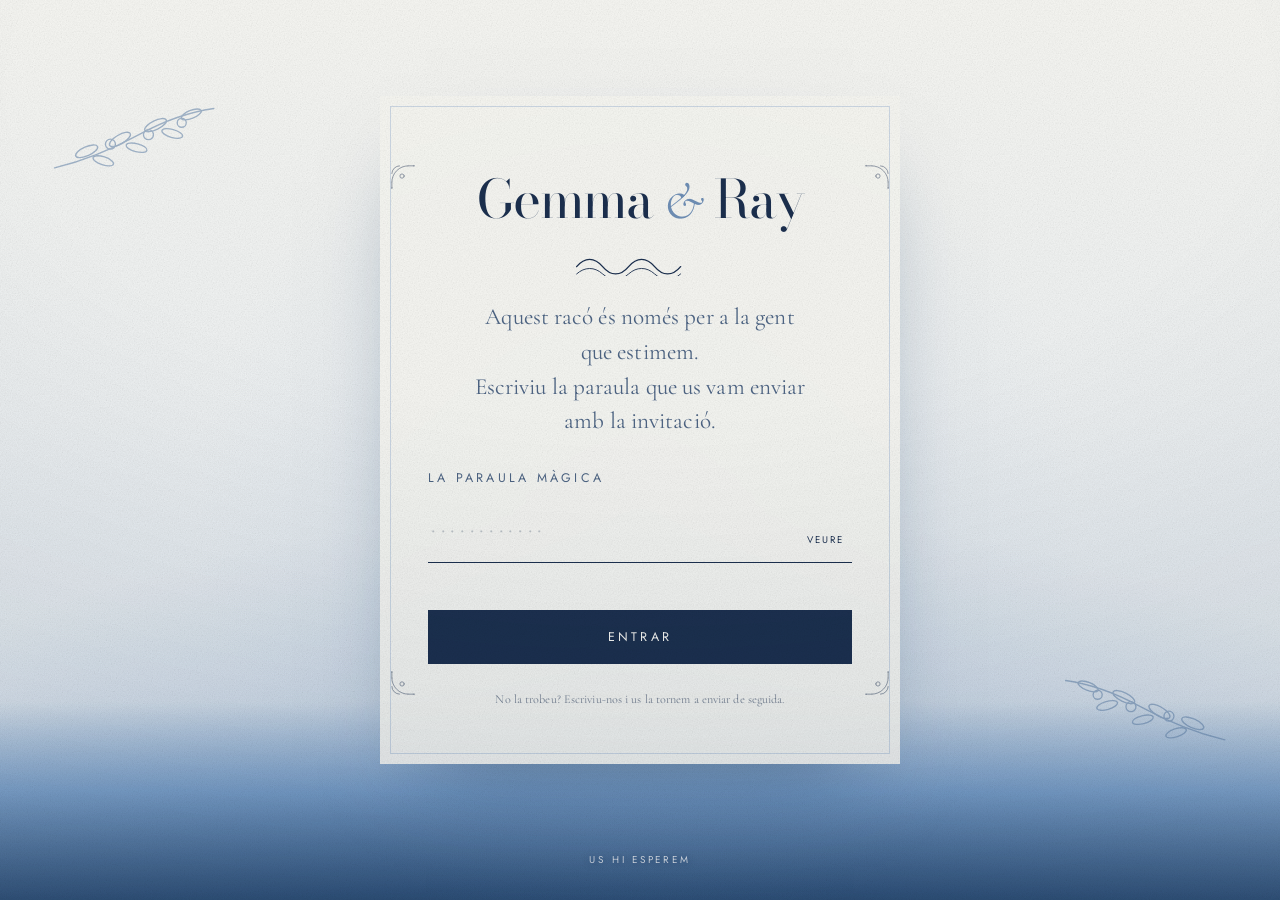
==== commit 1e0b560b: "Porcellana i tinta: només blaus i un acabat més fi PALETA Tot en blaus, a partir del blau "toile" de" ====
--- a/index.html
+++ b/index.html
@@ -6,7 +6,7 @@
 <title>Gemma &amp; Ray</title>
 
 <meta name="description" content="Entrada privada.">
-<meta name="theme-color" content="#17365d">
+<meta name="theme-color" content="#1b2f4e">
 
 <!-- Aquesta pàgina no ha de sortir als cercadors -->
 <meta name="robots" content="noindex, nofollow, noarchive">
--- a/styles.css
+++ b/styles.css
@@ -47,22 +47,30 @@
    ======================================== */
 :root {
   /* — PALETA —
-     Els set papers definits. Tot el que ve després en són tonalitats
-     derivades, per no inventar colors nous. */
-  --ivory: #f7f3ea;        /* fons principal · ivori de paper càlid */
-  --paper: #eee8dc;        /* fons secundari · pergamí suau */
-  --ink: #17365d;          /* text principal · blau tinta profund */
-  --blue: #6f91ae;         /* il·lustració i decoració · blau mediterrani polsós */
-  --powder: #b8cbd8;       /* blau suau · blau pols esvaït */
-  --terracotta: #c87550;   /* accent · terracota apagada */
-  --stone: #d8d0c3;        /* filets i vores fines · pedra càlida */
+     Només blaus, com una vaixella de porcellana: paper blanc trencat, tinta
+     blau marí i el blau "toile" del gravat del Save the Date com a accent.
+     Tot el que ve després en són tonalitats derivades. */
+  --ivory: #f6f6f2;        /* fons principal · porcellana, blanc trencat */
+  --paper: #ecf0f2;        /* fons secundari · boira blava molt pàl·lida */
+  --ink: #1b2f4e;          /* text principal · blau marí de tinta */
+  --blue: #5f80a8;         /* il·lustració i decoració · blau toile */
+  --powder: #c6d4e0;       /* blau suau · blau pols esvaït */
+  --toile: #6f8fb6;        /* accent · el blau del gravat, una mica més clar */
+  --stone: #d3dce4;        /* filets i vores fines · gris blavós */
 
   /* — Tonalitats derivades dels set de dalt — */
-  --ink-soft: #4a6180;     /* el blau tinta, aclarit, per al text secundari */
-  --navy-deep: #0f2542;    /* el blau tinta, enfosquit, només per a la nit */
-  --sand: #e5ddcc;         /* entre el pergamí i la pedra */
-  --clay: #c4b9a6;         /* la pedra, un to més fosc */
-  --gold: #bfa476;         /* l'accent, apagat, per a espelmes i estrelles */
+  --ink-soft: #4e6584;     /* el blau tinta, aclarit, per al text secundari */
+  --navy-deep: #13233d;    /* el blau tinta, enfosquit, només per a la nit */
+  --sand: #e3e9ee;         /* entre la boira i el filet */
+  --clay: #b5c4d2;         /* el filet, un to més fosc */
+  --silver: #cbd7e3;       /* platejat blavós per a espelmes, estrelles i llums */
+  --toile-deep: #3f5f8c;   /* l'accent, fosc, per a text petit sobre clar */
+
+  /* L'antiga terracota i l'or ara són blaus: tot el que els feia servir
+     passa a la paleta nova sense tocar cap regla. */
+  --terracotta: var(--toile);
+  --terracotta-deep: var(--toile-deep);
+  --gold: var(--silver);
 
   /* — Noms antics, conservats perquè res del full d'estil es trenqui — */
   --sky: var(--powder);
@@ -71,7 +79,7 @@
   --cobalt: var(--ink);      /* els blocs blaus passen de cobalt a tinta */
   --aegean: var(--ink);
   --midnight: var(--navy-deep);
-  --abyss: #081a2e;
+  --abyss: #0b1628;
   /* La taula de colors només té un color decoratiu, i és blau: les
      il·lustracions que abans eren verd oliva ara van en blau. */
   --olive: var(--blue);
@@ -113,8 +121,8 @@
 
   /* — Ombres i vores — */
   --hair: 1px solid var(--stone);
-  --shadow-soft: 0 18px 50px -24px rgba(23, 54, 93, 0.28);
-  --shadow-lift: 0 34px 80px -32px rgba(15, 37, 66, 0.42);
+  --shadow-soft: 0 18px 50px -28px rgba(27, 47, 78, 0.22);
+  --shadow-lift: 0 34px 80px -36px rgba(19, 35, 61, 0.34);
 }
 
 /* Modes d'ambient — controlats des de script.js sobre <html> */
@@ -276,23 +284,6 @@
   color: color-mix(in srgb, var(--fg) 86%, transparent);
 }
 
-/* Ritme vertical de les capçaleres de secció */
-.eyebrow + .section__title,
-.eyebrow + .shout__word,
-.eyebrow + .party__title,
-.eyebrow + .coast__title,
-.eyebrow + .honeymoon__title,
-.eyebrow + .hashtag__big { margin-top: clamp(0.8rem, 1.6vw, 1.4rem); }
-
-.section__title + .lede,
-.section__title + .body-copy,
-.section__title + .dress__statement,
-.party__title + .lede,
-.coast__title + .lede,
-.honeymoon__title + .lede,
-.hashtag__big + .lede,
-.shout__word + .shout__sub { margin-top: clamp(1.1rem, 2vw, 1.8rem); }
-
 .lede + .btn-row, .body-copy + .btn-row { margin-top: clamp(1.4rem, 2.4vw, 2.2rem); }
 
 .body-copy { max-width: var(--measure); color: color-mix(in srgb, var(--fg) 78%, transparent); }
@@ -308,34 +299,48 @@
 
 /* Revelació de text per paraules (creada a script.js) */
 .split { display: inline; }
+/* Els títols i paràgrafs que es revelen per paraules continuen sent blocs:
+   si no, es posaven a la mateixa línia que l'etiqueta de sobre. */
+h1.split, h2.split, h3.split, p.split { display: block; }
 .split .w { display: inline-block; overflow: hidden; vertical-align: bottom; padding-bottom: 0.06em; }
 .split .w > i {
   display: inline-block;
   font-style: inherit;
-  transform: translateY(110%) rotate(2deg);
   transition: transform 1.05s var(--ease);
   transition-delay: calc(var(--i, 0) * 45ms);
 }
-.split.is-in .w > i { transform: translateY(0) rotate(0deg); }
-
-/* Revelació genèrica */
+/* Igual que la resta: només s'amaga si el JavaScript ha arrencat */
+html.js-reveal .split .w > i { transform: translateY(110%) rotate(2deg); }
+html.js-reveal .split.is-in .w > i { transform: translateY(0) rotate(0deg); }
+
+/* Revelació genèrica.
+
+   IMPORTANT: per defecte tot es veu. L'estat amagat només s'aplica quan el
+   JavaScript ha arrencat i ha posat la classe .js-reveal a <html>. Així, si
+   el JavaScript falla o l'avís d'aparició no arriba mai, el contingut es veu
+   igualment. Abans no era així: l'arc d'El Convent es podia quedar invisible
+   i deixava mitja pantalla blava i buida. */
 [data-reveal] {
+  transition: opacity 1s var(--ease-soft), transform 1.1s var(--ease),
+              clip-path 1.4s var(--ease);
+  transition-delay: calc(var(--d, 0) * 1ms);
+}
+
+html.js-reveal [data-reveal] {
   opacity: 0;
   transform: translateY(28px);
-  transition: opacity 1s var(--ease-soft), transform 1.1s var(--ease);
-  transition-delay: calc(var(--d, 0) * 1ms);
   will-change: transform, opacity;
 }
-[data-reveal].is-in { opacity: 1; transform: none; }
-
-[data-reveal="mask"] { opacity: 1; transform: none; clip-path: inset(0 0 100% 0); transition: clip-path 1.4s var(--ease); }
-[data-reveal="mask"].is-in { clip-path: inset(0 0 0% 0); }
-
-[data-reveal="scale"] { opacity: 0; transform: scale(1.06); }
-[data-reveal="scale"].is-in { opacity: 1; transform: scale(1); }
-
-[data-reveal="left"] { transform: translateX(-36px); }
-[data-reveal="right"] { transform: translateX(36px); }
+html.js-reveal [data-reveal].is-in { opacity: 1; transform: none; }
+
+html.js-reveal [data-reveal="mask"] { opacity: 1; transform: none; clip-path: inset(0 0 100% 0); }
+html.js-reveal [data-reveal="mask"].is-in { clip-path: inset(0 0 0% 0); }
+
+html.js-reveal [data-reveal="scale"] { opacity: 0; transform: scale(1.06); }
+html.js-reveal [data-reveal="scale"].is-in { opacity: 1; transform: scale(1); }
+
+html.js-reveal [data-reveal="left"] { transform: translateX(-36px); }
+html.js-reveal [data-reveal="right"] { transform: translateX(36px); }
 
 /* ========================================
    03. UTILITATS + DECORACIONS
@@ -490,7 +495,7 @@
   font-size: 0.6rem;
   letter-spacing: 0.28em;
   text-transform: uppercase;
-  color: rgba(251, 246, 238, 0.72);
+  color: rgba(244, 246, 248, 0.72);
 }
 .frame--tall { aspect-ratio: 3 / 4; }
 .frame--wide { aspect-ratio: 4 / 3; }
@@ -501,12 +506,23 @@
 .ph-sea    { --placeholder: linear-gradient(160deg, #e8eff4 0%, var(--powder) 35%, var(--blue) 70%, #4d6c8c 100%); }
 .ph-stone  { --placeholder: linear-gradient(150deg, var(--ivory) 0%, var(--sand) 40%, var(--stone) 72%, var(--clay) 100%); }
 .ph-olive  { --placeholder: linear-gradient(200deg, var(--paper) 0%, var(--powder) 55%, var(--blue) 100%); }
-.ph-sunset { --placeholder: linear-gradient(180deg, var(--ivory) 0%, var(--sand) 26%, var(--terracotta) 66%, #8f5136 100%); }
+.ph-sunset { --placeholder: linear-gradient(180deg, var(--ivory) 0%, var(--powder) 34%, var(--blue) 72%, var(--toile-deep) 100%); }
 .ph-night  { --placeholder: linear-gradient(180deg, var(--ink) 0%, var(--navy-deep) 55%, #081a2e 100%); }
 .ph-tile   {
   --placeholder: linear-gradient(0deg, rgba(15,76,156,0.18), rgba(15,76,156,0.18));
   background-color: var(--ivory);
 }
+
+/* Marc amb un dibuix de línia al mig en lloc de foto */
+.frame--drawing { display: grid; place-items: center; }
+.frame__drawing {
+  position: relative;
+  z-index: 1;
+  width: min(34%, 220px);
+  height: auto;
+  overflow: visible;
+}
+.frame__drawing .ink { stroke-width: 1.3; }
 
 /* Botons */
 .btn {
@@ -581,32 +597,6 @@
   color: color-mix(in srgb, var(--fg) 45%, transparent);
 }
 
-/* Marquesina */
-.marquee {
-  --speed: 34s;
-  position: relative;
-  overflow: hidden;
-  padding-block: clamp(1.6rem, 3vw, 3rem);
-  border-block: var(--hair);
-  white-space: nowrap;
-}
-.marquee__track { display: inline-flex; gap: 3rem; animation: marquee var(--speed) linear infinite; }
-.marquee__item {
-  font-family: var(--font-display);
-  font-size: clamp(1.6rem, 5vw, 3.6rem);
-  letter-spacing: -0.01em;
-  color: color-mix(in srgb, var(--fg) 80%, transparent);
-  display: inline-flex;
-  align-items: center;
-  gap: 3rem;
-}
-.marquee__item i { font-style: normal; color: var(--terracotta); font-size: 0.5em; }
-.marquee--outline .marquee__item {
-  color: transparent;
-  -webkit-text-stroke: 1px color-mix(in srgb, var(--fg) 45%, transparent);
-}
-@keyframes marquee { from { transform: translateX(0); } to { transform: translateX(-50%); } }
-
 /* ========================================
    04. CURSOR PERSONALITZAT (només escriptori)
    El punter és una fulla d'olivera dibuixada a tinta. Es fa amb la
@@ -625,20 +615,6 @@
   html.has-cursor,
   html.has-cursor * {
     cursor: url("data:image/svg+xml,%3Csvg xmlns='http://www.w3.org/2000/svg' width='26' height='26'%3E%3Cg fill='none' stroke-linecap='round'%3E%3Cpath d='M3 3C9 9 15 15 21 22' stroke='%23f7f3ea' stroke-width='4'/%3E%3Cellipse cx='12' cy='12' rx='9' ry='4' transform='rotate(45 12 12)' stroke='%23f7f3ea' stroke-width='4'/%3E%3Cpath d='M3 3C9 9 15 15 21 22' stroke='%2317365d' stroke-width='1.3'/%3E%3Cellipse cx='12' cy='12' rx='9' ry='4' transform='rotate(45 12 12)' stroke='%2317365d' stroke-width='1.3'/%3E%3C/g%3E%3C/svg%3E") 3 3, auto;
-  }
-
-  /* Damunt d'una cosa on es pot clicar, la fulla treu una oliva
-     terracota: n'hi ha prou per notar que allò respon. */
-  html.has-cursor a,
-  html.has-cursor button,
-  html.has-cursor label,
-  html.has-cursor select,
-  html.has-cursor summary,
-  html.has-cursor [role="button"],
-  html.has-cursor .gal,
-  html.has-cursor .flip,
-  html.has-cursor .acc__btn {
-    cursor: url("data:image/svg+xml,%3Csvg xmlns='http://www.w3.org/2000/svg' width='28' height='28'%3E%3Cg fill='none' stroke-linecap='round'%3E%3Cpath d='M3 3C9 9 15 15 21 22' stroke='%23f7f3ea' stroke-width='4'/%3E%3Cellipse cx='12' cy='12' rx='9' ry='4' transform='rotate(45 12 12)' stroke='%23f7f3ea' stroke-width='4'/%3E%3Ccircle cx='22' cy='7' r='4.4' stroke='%23f7f3ea' stroke-width='4'/%3E%3Cpath d='M3 3C9 9 15 15 21 22' stroke='%2317365d' stroke-width='1.3'/%3E%3Cellipse cx='12' cy='12' rx='9' ry='4' transform='rotate(45 12 12)' stroke='%2317365d' stroke-width='1.3'/%3E%3Ccircle cx='22' cy='7' r='4.4' fill='%23c87550' stroke='none'/%3E%3C/g%3E%3C/svg%3E") 3 3, pointer;
   }
 
   /* Als camps de text volem el cursor del sistema: escriure amb una
@@ -688,6 +664,205 @@
 }
 
 /* ========================================
+   04b. PÀGINA D'ENTRADA (index.html)
+   És una pàgina a part. El web del casament viu a casament.html.
+   Avís: la comprovació de la paraula es fa al navegador, així que això
+   evita visites casuals; no és seguretat de veritat.
+   ======================================== */
+.login-body { overflow-x: clip; }
+
+.login {
+  position: relative;
+  min-height: 100svh;
+  display: grid;
+  grid-template-rows: 1fr auto;
+  justify-items: center;
+  align-items: center;
+  padding: clamp(1.5rem, 5vw, 3rem) clamp(1rem, 5vw, 3rem) clamp(1.2rem, 3vw, 2rem);
+  overflow: hidden;
+  background:
+    radial-gradient(120% 80% at 50% 106%, rgba(15, 76, 156, 0.24) 0%, transparent 62%),
+    linear-gradient(180deg, var(--ivory) 0%, #eef1f2 46%, #e2e9ef 76%, #c8d7e5 100%);
+  color: var(--ink);
+  transition: opacity 0.6s var(--ease);
+}
+.login.is-leaving { opacity: 0; }
+
+@keyframes hero-glow {
+  from { opacity: 0.7; transform: scale(0.96); }
+  to { opacity: 1; transform: scale(1.04); }
+}
+.login__glow {
+  position: absolute;
+  top: 2%; left: 50%;
+  width: min(120vw, 980px);
+  aspect-ratio: 1;
+  translate: -50% 0;
+  background: radial-gradient(circle at 50% 50%, rgba(176, 199, 224, 0.32), rgba(176, 199, 224, 0.07) 44%, transparent 64%);
+  animation: hero-glow 12s ease-in-out infinite alternate;
+  pointer-events: none;
+}
+.login__sea {
+  position: absolute;
+  inset: auto 0 0 0;
+  height: clamp(90px, 22vh, 230px);
+  background: linear-gradient(180deg, rgba(123, 165, 200, 0) 0%, rgba(33, 96, 168, 0.45) 45%, rgba(10, 46, 90, 0.78) 100%);
+  pointer-events: none;
+}
+.login__deco { position: absolute; width: clamp(90px, 13vw, 200px); color: var(--olive); opacity: 0.55; pointer-events: none; }
+.login__deco--l { left: clamp(1rem, 4vw, 4rem); top: 11%; }
+.login__deco--r { right: clamp(1rem, 4vw, 4rem); bottom: 17%; transform: scaleX(-1); }
+
+.login__card {
+  position: relative;
+  z-index: 2;
+  width: min(100%, 520px);
+  padding: clamp(2.2rem, 5vw, 3.4rem) clamp(1.5rem, 4vw, 3rem);
+  background: color-mix(in srgb, var(--ivory) 93%, transparent);
+  backdrop-filter: blur(6px);
+  -webkit-backdrop-filter: blur(6px);
+  box-shadow: 0 40px 90px -46px rgba(10, 46, 90, 0.55);
+  text-align: center;
+  animation: login-in 1.1s var(--ease) both;
+}
+@keyframes login-in {
+  from { opacity: 0; transform: translateY(22px) scale(0.98); }
+  to { opacity: 1; transform: none; }
+}
+.login__frame { position: absolute; inset: 10px; border: 1px solid rgba(15, 76, 156, 0.18); pointer-events: none; }
+.login__corner { position: absolute; width: clamp(24px, 3.4vw, 34px); color: var(--cobalt); opacity: 0.5; }
+.login__corner--tl { top: 0; left: 0; }
+.login__corner--tr { top: 0; right: 0; transform: scaleX(-1); }
+.login__corner--bl { bottom: 0; left: 0; transform: scaleY(-1); }
+.login__corner--br { bottom: 0; right: 0; transform: scale(-1); }
+
+.login__place {
+  font-family: var(--font-sans);
+  font-size: var(--t-xs);
+  letter-spacing: 0.38em;
+  text-transform: uppercase;
+  color: var(--ink-soft);
+}
+.login__names {
+  font-family: var(--font-display);
+  font-weight: 400;
+  font-size: clamp(2.1rem, 7.5vw, 3.3rem);
+  line-height: 1;
+  letter-spacing: -0.03em;
+  color: var(--aegean);
+  margin-block: 0.42em 0.3em;
+}
+.login__names .amp { font-family: var(--font-serif); font-style: italic; color: var(--terracotta); }
+.login__date {
+  font-family: var(--font-sans);
+  font-size: var(--t-xs);
+  letter-spacing: 0.44em;
+  text-transform: uppercase;
+  color: var(--ink-soft);
+}
+.login__rule { width: clamp(90px, 18vw, 130px); margin: 1.5rem auto; color: var(--ceramic); }
+.login__lede {
+  font-family: var(--font-serif);
+  font-size: var(--t-md);
+  line-height: 1.5;
+  max-width: 34ch;
+  margin: 0 auto 1.8rem;
+  color: var(--ink-soft);
+  text-wrap: pretty;
+}
+
+.login__form { display: grid; gap: 0.85rem; }
+.login__field { position: relative; text-align: left; }
+.login__label {
+  display: block;
+  font-family: var(--font-sans);
+  font-size: var(--t-xs);
+  letter-spacing: 0.26em;
+  text-transform: uppercase;
+  color: var(--ink-soft);
+  margin-bottom: 0.5rem;
+}
+.login__input {
+  width: 100%;
+  padding: 0.9rem 4.4rem 0.9rem 0.2rem;
+  background: transparent;
+  border: 0;
+  border-bottom: 1px solid color-mix(in srgb, var(--ink) 32%, transparent);
+  border-radius: 0;
+  font-family: var(--font-serif);
+  font-size: var(--t-md);
+  letter-spacing: 0.14em;
+  color: var(--ink);
+  transition: border-color 0.4s var(--ease);
+}
+.login__input:focus { outline: none; border-color: var(--cobalt); }
+.login__input::placeholder { color: color-mix(in srgb, var(--ink) 26%, transparent); letter-spacing: 0.2em; }
+
+.login__peek {
+  position: absolute;
+  right: 0; bottom: 0.45rem;
+  padding: 0.45rem 0.5rem;
+  font-family: var(--font-sans);
+  font-size: 0.6rem;
+  letter-spacing: 0.2em;
+  text-transform: uppercase;
+  color: var(--cobalt);
+  border-bottom: 1px solid transparent;
+  transition: border-color 0.35s var(--ease);
+}
+.login__peek:hover, .login__peek:focus-visible { border-bottom-color: var(--cobalt); }
+
+.login__error {
+  min-height: 1.35em;
+  font-family: var(--font-sans);
+  font-size: 0.74rem;
+  letter-spacing: 0.04em;
+  color: #a8482a;
+  text-align: left;
+}
+.login__submit { width: 100%; margin-top: 0.2rem; }
+
+.login__help {
+  margin-top: 1.6rem;
+  font-size: 0.76rem;
+  color: color-mix(in srgb, var(--ink) 58%, transparent);
+}
+
+.login__foot {
+  position: relative;
+  z-index: 2;
+  margin-top: clamp(1.5rem, 4vw, 2.5rem);
+  font-family: var(--font-sans);
+  font-size: 0.62rem;
+  letter-spacing: 0.28em;
+  text-transform: uppercase;
+  text-align: center;
+  color: rgba(244, 246, 248, 0.85);
+  text-shadow: 0 1px 6px rgba(10, 46, 90, 0.5);
+}
+
+/* Sacsejada quan la paraula no és la correcta */
+.login__card.is-wrong { animation: login-shake 0.5s var(--ease-soft); }
+@keyframes login-shake {
+  0%, 100% { transform: translateX(0); }
+  15% { transform: translateX(-9px); }
+  32% { transform: translateX(8px); }
+  50% { transform: translateX(-6px); }
+  68% { transform: translateX(4px); }
+  85% { transform: translateX(-2px); }
+}
+
+@media (max-width: 480px) {
+  .login__deco { display: none; }
+  .login__card { padding-inline: 1.4rem; }
+}
+
+@media (prefers-reduced-motion: reduce) {
+  .login__card, .login__glow, .login__card.is-wrong { animation: none !important; }
+  .login, .login.is-leaving { transition: none !important; opacity: 1; }
+}
+
+/* ========================================
    04c. PÈTALS QUE BAIXEN
    Molt pocs, molt lents i molt transparents: ha de ser una cosa que es
    descobreix, no un efecte. El moviment el fa una animació de CSS, que
@@ -924,7 +1099,7 @@
 .menu__meta { font-family: var(--font-serif); font-size: var(--t-md); line-height: 1.5; color: color-mix(in srgb, var(--ivory) 78%, transparent); }
 .menu__foot {
   padding: 1.5rem var(--gutter) 2rem;
-  border-top: 1px solid rgba(251, 246, 238, 0.16);
+  border-top: 1px solid rgba(244, 246, 248, 0.16);
   display: flex;
   flex-wrap: wrap;
   gap: 1rem;
@@ -933,7 +1108,7 @@
   font-size: var(--t-xs);
   letter-spacing: 0.24em;
   text-transform: uppercase;
-  color: rgba(251, 246, 238, 0.6);
+  color: rgba(244, 246, 248, 0.6);
 }
 
 /* ========================================
@@ -1107,10 +1282,12 @@
   bottom: 0;
   left: calc(var(--mx, 50%) );
   translate: -50% 0;
-  width: clamp(60px, 9vw, 130px);
+  width: clamp(90px, 12vw, 180px);
   height: clamp(140px, 28vh, 320px);
-  background: linear-gradient(180deg, rgba(255, 233, 186, 0.55), rgba(255, 233, 186, 0));
-  filter: blur(9px);
+  /* Un reflex de lluna, ovalat i esvaït: el rectangle d'abans semblava una taca */
+  background: radial-gradient(ellipse 50% 60% at 50% 0%, rgba(236, 242, 248, 0.55), rgba(236, 242, 248, 0) 72%);
+  border-radius: 50%;
+  filter: blur(14px);
   z-index: 2;
   mix-blend-mode: screen;
   transition: left 1.6s var(--ease-soft);
@@ -1156,7 +1333,10 @@
   margin-block: clamp(0.15em, 1vw, 0.25em);
   cursor: pointer;
   user-select: none;
-}
+  transition: opacity 0.5s var(--ease);
+}
+/* Amagats fins que arriba la lletra bona (vegeu el <head> de casament.html) */
+html.fonts-wait .hero__names { opacity: 0; transition: none; }
 .hero__names .amp {
   font-family: var(--font-serif);
   font-style: italic;
@@ -1219,7 +1399,7 @@
 }
 .hero__scroll-line {
   width: 1px; height: clamp(38px, 6vh, 62px);
-  background: linear-gradient(to bottom, rgba(251, 246, 238, 0.9), rgba(251, 246, 238, 0));
+  background: linear-gradient(to bottom, rgba(244, 246, 248, 0.9), rgba(244, 246, 248, 0));
   overflow: hidden;
   position: relative;
 }
@@ -1244,7 +1424,7 @@
   overflow: hidden;
 }
 .countdown__head { display: grid; justify-items: center; gap: 1rem; text-align: center; }
-.countdown .eyebrow { color: rgba(251, 246, 238, 0.7); }
+.countdown .eyebrow { color: rgba(244, 246, 248, 0.7); }
 
 .countdown__grid {
   display: grid;
@@ -1259,7 +1439,7 @@
   position: absolute;
   left: 0; top: 12%;
   width: 1px; height: 62%;
-  background: rgba(251, 246, 238, 0.22);
+  background: rgba(244, 246, 248, 0.22);
 }
 .cd-unit__num {
   display: block;
@@ -1282,7 +1462,7 @@
   font-size: var(--t-xs);
   letter-spacing: 0.32em;
   text-transform: uppercase;
-  color: rgba(251, 246, 238, 0.66);
+  color: rgba(244, 246, 248, 0.66);
 }
 .countdown__note {
   margin-top: clamp(2rem, 4vw, 3rem);
@@ -1290,40 +1470,85 @@
   font-family: var(--font-serif);
   font-style: italic;
   font-size: var(--t-md);
-  color: rgba(251, 246, 238, 0.82);
+  color: rgba(244, 246, 248, 0.82);
 }
 .countdown__actions { margin-top: 1.8rem; }
-.countdown .btn { --btn-fg: var(--ivory); --btn-line: rgba(251, 246, 238, 0.45); }
+.countdown .btn { --btn-fg: var(--ivory); --btn-line: rgba(244, 246, 248, 0.45); }
 .countdown .btn::before { background: var(--ivory); }
 .countdown .btn:hover { color: var(--cobalt); border-color: var(--ivory); }
 
-/* Ones de fons dins el compte enrere */
-.countdown__waves {
-  position: absolute;
-  inset: auto 0 0 0;
+
+/* ========================================
+   10. LA NOSTRA HISTÒRIA (sticky editorial)
+   ======================================== */
+.story { background: var(--ivory); }
+.story__head { display: grid; gap: 1.2rem; margin-bottom: clamp(2rem, 4vw, 3.2rem); }
+/* Un fil fi baixa pel mig i lliga els capítols, com un àlbum */
+.story__chapters {
+  position: relative;
+  display: grid;
+  gap: clamp(3rem, 8vh, 5.5rem);
+}
+.story__chapters::before {
+  content: "";
+  position: absolute;
+  left: 50%; top: 2rem; bottom: 2rem;
+  width: 1px;
+  background: repeating-linear-gradient(180deg,
+    color-mix(in srgb, var(--cobalt) 28%, transparent) 0 6px, transparent 6px 13px);
+}
+
+.chapter {
+  position: relative;
+  display: grid;
+  grid-template-columns: 1fr 1fr;
+  column-gap: clamp(3rem, 8vw, 7rem);
+  align-items: center;
+}
+/* El punt on la història toca el fil */
+.chapter::before {
+  content: "";
+  position: absolute;
+  left: 50%; top: 50%;
+  width: 9px; height: 9px;
+  translate: -50% -50%;
+  border-radius: 50%;
+  background: var(--terracotta);
+  box-shadow: 0 0 0 6px var(--ivory);
+}
+.chapter__media { justify-self: end; }
+.chapter__body { max-width: 30rem; }
+.chapter:nth-child(even) .chapter__media { order: 2; justify-self: start; }
+.chapter:nth-child(even) .chapter__body { order: 1; justify-self: end; text-align: right; }
+.chapter:nth-child(even) .chapter__body .btn-row { justify-content: flex-end; }
+
+/* La foto com una polaroid: vertical, amb marc de paper i peu escrit a mà */
+.print {
+  margin: 0;
+  width: min(100%, 340px);
+  padding: 0.8rem 0.8rem 0;
+  background: #fffdf8;
+  box-shadow: 0 1px 2px rgba(15, 37, 66, 0.08), var(--shadow-lift);
+  rotate: -2.2deg;
+  transition: rotate 0.7s var(--ease), translate 0.7s var(--ease);
+}
+.chapter:nth-child(even) .print { rotate: 1.8deg; }
+.print:hover { rotate: 0deg; translate: 0 -4px; }
+.print__img {
+  display: block;
   width: 100%;
-  z-index: -1;
-  opacity: 0.28;
-  color: var(--sky);
-}
-
-/* ========================================
-   10. LA NOSTRA HISTÒRIA (sticky editorial)
-   ======================================== */
-.story { background: var(--ivory); }
-.story__head { display: grid; gap: 1.2rem; margin-bottom: clamp(3rem, 7vw, 6rem); }
-.story__chapters { display: grid; gap: clamp(4rem, 12vh, 10rem); }
-
-.chapter {
-  display: grid;
-  gap: clamp(1.5rem, 4vw, 4rem);
-  align-items: center;
-  grid-template-columns: repeat(12, 1fr);
-}
-.chapter__media { position: relative; grid-column: 1 / span 6; }
-.chapter__body { grid-column: 8 / span 5; }
-.chapter:nth-child(even) .chapter__media { grid-column: 7 / span 6; order: 2; }
-.chapter:nth-child(even) .chapter__body { grid-column: 1 / span 5; order: 1; }
+  height: auto;
+  aspect-ratio: 3 / 4;
+  object-fit: cover;
+}
+.print__cap {
+  padding: 0.55rem 0.2rem 0.85rem;
+  font-family: var(--font-hand);
+  font-size: clamp(1.5rem, 1.1rem + 1vw, 2rem);
+  line-height: 1.2;
+  text-align: center;
+  color: var(--terracotta-deep);
+}
 
 .chapter__num {
   font-family: var(--font-display);
@@ -1341,7 +1566,7 @@
 }
 .chapter__title {
   font-family: var(--font-display);
-  font-size: var(--t-lg);
+  font-size: clamp(1.3rem, 0.9rem + 1.1vw, 1.9rem);
   line-height: 1.02;
   letter-spacing: -0.025em;
   margin-block: 0.4rem 1rem;
@@ -1356,8 +1581,7 @@
   font-size: var(--t-md);
   color: var(--ink-soft);
 }
-.chapter__media .annotation { bottom: -1.4rem; right: -1rem; }
-.chapter:nth-child(even) .chapter__media .annotation { bottom: auto; top: -2.2rem; right: auto; left: -1rem; transform: rotate(5deg); }
+.chapter__media .annotation { position: static; display: block; margin-top: 0.6rem; text-align: right; }
 
 /* Foto petita superposada */
 .chapter__inset {
@@ -1436,6 +1660,7 @@
    ======================================== */
 .venue {
   position: relative;
+  padding-top: clamp(4rem, 9vh, 7rem);
   background: var(--aegean);
   color: var(--paper);
   overflow: hidden;
@@ -1459,14 +1684,15 @@
 /* Revelació del nom del lloc, lletra a lletra dins d'una arcada */
 .venue__arch {
   position: relative;
-  width: min(100%, 720px);
+  width: min(100%, 640px);
   margin-inline: auto;
-  aspect-ratio: 3 / 3.4;
-  border-radius: 50% 50% 0 0 / 42% 42% 0 0;
-  border: 1px solid rgba(251, 246, 238, 0.35);
+  /* L'arc s'ajusta al text. Abans tenia una alçada forçada (aspect-ratio)
+     que deixava un bon tros de blau buit a sobre i a sota. */
+  border-radius: 50% 50% 0 0 / 30% 30% 0 0;
+  border: 1px solid rgba(244, 246, 248, 0.35);
   display: grid;
   place-items: center;
-  padding: clamp(2rem, 6vw, 4rem) clamp(1.2rem, 4vw, 3rem) clamp(1.5rem, 4vw, 3rem);
+  padding: clamp(3.5rem, 8vw, 5.5rem) clamp(1.4rem, 4vw, 3rem) clamp(2.2rem, 5vw, 3.4rem);
   overflow: hidden;
   background: linear-gradient(180deg, rgba(202, 220, 234, 0.1), rgba(4, 22, 46, 0.25));
   backdrop-filter: blur(2px);
@@ -1476,7 +1702,7 @@
   position: absolute;
   inset: 10px;
   border-radius: 50% 50% 0 0 / 42% 42% 0 0;
-  border: 1px solid rgba(251, 246, 238, 0.16);
+  border: 1px solid rgba(244, 246, 248, 0.16);
 }
 .venue__arch-inner { text-align: center; display: grid; gap: 1.2rem; justify-items: center; }
 .venue__name {
@@ -1492,9 +1718,9 @@
   font-size: var(--t-xs);
   letter-spacing: 0.4em;
   text-transform: uppercase;
-  color: rgba(251, 246, 238, 0.7);
-}
-.venue__lede { color: rgba(251, 246, 238, 0.86); }
+  color: rgba(244, 246, 248, 0.7);
+}
+.venue__lede { color: rgba(244, 246, 248, 0.86); }
 
 .venue__cols {
   display: grid;
@@ -1513,14 +1739,14 @@
   gap: 1rem;
   align-items: baseline;
   padding-bottom: 0.9rem;
-  border-bottom: 1px solid rgba(251, 246, 238, 0.16);
+  border-bottom: 1px solid rgba(244, 246, 248, 0.16);
 }
 .venue__fact dt {
   font-family: var(--font-sans);
   font-size: var(--t-xs);
   letter-spacing: 0.24em;
   text-transform: uppercase;
-  color: rgba(251, 246, 238, 0.55);
+  color: rgba(244, 246, 248, 0.55);
   min-width: 8.5rem;
 }
 .venue__fact dd { font-family: var(--font-serif); font-size: var(--t-md); color: var(--ivory); }
@@ -1529,54 +1755,19 @@
 .map {
   position: relative;
   aspect-ratio: 4 / 3;
-  border: 1px solid rgba(251, 246, 238, 0.28);
+  border: 1px solid rgba(244, 246, 248, 0.28);
   overflow: hidden;
   background: linear-gradient(160deg, #24507f, var(--ink) 60%, var(--navy-deep));
 }
-.map iframe { width: 100%; height: 100%; border: 0; filter: grayscale(0.3) sepia(0.15) hue-rotate(178deg) saturate(1.4) brightness(0.85); }
-/* Marcador de posició del mapa quan encara no s'ha incrustat res */
-.map__placeholder {
-  position: absolute;
-  inset: 0;
-  display: grid;
-  place-items: center;
-  text-align: center;
-  gap: 1rem;
-  padding: 2rem;
-  color: rgba(251, 246, 238, 0.85);
-}
-.map__grid {
-  position: absolute; inset: 0;
-  background-image:
-    linear-gradient(rgba(202, 220, 234, 0.09) 1px, transparent 1px),
-    linear-gradient(90deg, rgba(202, 220, 234, 0.09) 1px, transparent 1px);
-  background-size: 38px 38px;
-}
-.map__pin {
-  position: relative;
-  display: grid;
-  place-items: center;
-  gap: 0.7rem;
-}
-.map__pin-dot {
-  width: 13px; height: 13px;
-  border-radius: 50%;
-  background: var(--terracotta);
-  box-shadow: 0 0 0 0 rgba(194, 111, 74, 0.6);
-  animation: pin-pulse 2.6s var(--ease) infinite;
-}
-@keyframes pin-pulse {
-  0% { box-shadow: 0 0 0 0 rgba(194, 111, 74, 0.55); }
-  100% { box-shadow: 0 0 0 34px rgba(194, 111, 74, 0); }
-}
-.map__coords {
-  font-family: var(--font-sans);
-  font-size: 0.62rem;
-  letter-spacing: 0.26em;
-  text-transform: uppercase;
-  color: rgba(251, 246, 238, 0.6);
-}
-.venue .btn { --btn-fg: var(--ivory); --btn-line: rgba(251, 246, 238, 0.4); }
+/* El mapa es tenyeix una mica perquè no canti damunt del blau de la secció */
+.map iframe {
+  display: block;
+  width: 100%;
+  height: 100%;
+  border: 0;
+  filter: grayscale(0.55) contrast(0.92) brightness(0.92);
+}
+.venue .btn { --btn-fg: var(--ivory); --btn-line: rgba(244, 246, 248, 0.4); }
 .venue .btn::before { background: var(--ivory); }
 .venue .btn:hover, .venue .btn:focus-visible { color: var(--aegean); border-color: var(--ivory); }
 
@@ -1604,7 +1795,7 @@
    13. EL DIA · TIMELINE
    ======================================== */
 .day {
-  background: linear-gradient(180deg, var(--ivory) 0%, var(--paper) 55%, #f0e2d0 100%);
+  background: linear-gradient(180deg, var(--ivory) 0%, var(--ivory) 45%, var(--paper) 100%);
 }
 .timeline { position: relative; margin-top: clamp(3rem, 7vw, 5rem); }
 .timeline__spine {
@@ -1729,8 +1920,8 @@
   background: linear-gradient(180deg, var(--powder) 0%, #9db4c8 26%, var(--blue) 62%, #47678a 100%);
   color: var(--ivory);
 }
-.dinner .moment__index { color: rgba(251, 246, 238, 0.6); }
-.dinner .body-copy, .dinner .moment__list li { color: rgba(251, 246, 238, 0.84); }
+.dinner .moment__index { color: rgba(244, 246, 248, 0.6); }
+.dinner .body-copy, .dinner .moment__list li { color: rgba(244, 246, 248, 0.84); }
 
 /* Espelmes que tremolen */
 .candles {
@@ -1744,11 +1935,11 @@
 .candle__flame {
   width: 9px; height: 16px;
   border-radius: 50% 50% 45% 45%;
-  background: radial-gradient(circle at 50% 70%, #fff5d2, #f5c44e 55%, rgba(245, 196, 78, 0) 78%);
+  background: radial-gradient(circle at 50% 70%, #ffffff, #dbe6f2 55%, rgba(219, 230, 242, 0) 78%);
   filter: blur(0.4px);
   transform-origin: bottom center;
   animation: flicker 2.4s ease-in-out infinite alternate;
-  box-shadow: 0 0 18px 6px rgba(245, 196, 78, 0.35);
+  box-shadow: 0 0 18px 6px rgba(200, 218, 238, 0.4);
 }
 .candle:nth-child(2n) .candle__flame { animation-duration: 1.7s; animation-delay: -0.4s; }
 .candle:nth-child(3n) .candle__flame { animation-duration: 3.1s; animation-delay: -1.1s; }
@@ -1788,20 +1979,20 @@
   max-width: 100%;
 }
 .party__title em { font-family: var(--font-serif); font-style: italic; color: var(--sky); }
-.party__lede { color: rgba(251, 246, 238, 0.78); text-align: center; margin-inline: auto; margin-top: 1.5rem; }
+.party__lede { color: rgba(244, 246, 248, 0.78); text-align: center; margin-inline: auto; margin-top: 1.5rem; }
 
 /* Garlanda de bombetes */
 .string-lights {
   position: relative;
   height: 90px;
   margin-bottom: clamp(2rem, 5vw, 3.5rem);
-  color: rgba(251, 246, 238, 0.35);
+  color: rgba(244, 246, 248, 0.35);
 }
 .string-lights svg { width: 100%; height: 100%; overflow: visible; }
 .string-lights .bulb {
-  fill: #f5c44e;
+  fill: #e6eef7;
   animation: bulb 3.2s ease-in-out infinite alternate;
-  filter: drop-shadow(0 0 6px rgba(245, 196, 78, 0.85));
+  filter: drop-shadow(0 0 6px rgba(200, 218, 238, 0.9));
 }
 .string-lights .bulb:nth-child(3n) { animation-delay: -0.7s; }
 .string-lights .bulb:nth-child(3n+1) { animation-delay: -1.5s; }
@@ -1815,7 +2006,7 @@
   margin: 0 auto clamp(2rem, 4vw, 3rem);
   border-radius: 50%;
   background:
-    repeating-conic-gradient(from 0deg, rgba(247,243,234,0.55) 0deg 9deg, rgba(184,203,216,0.38) 9deg 18deg),
+    repeating-conic-gradient(from 0deg, rgba(246,246,242,0.55) 0deg 9deg, rgba(184,203,216,0.38) 9deg 18deg),
     radial-gradient(circle at 32% 28%, #ffffff, var(--powder) 45%, var(--ink) 100%);
   box-shadow: 0 0 60px 12px rgba(202, 220, 234, 0.28);
   animation: disco-spin 9s linear infinite;
@@ -1825,7 +2016,7 @@
   position: absolute;
   left: 50%; bottom: 100%;
   width: 1px; height: clamp(24px, 5vh, 48px);
-  background: rgba(251, 246, 238, 0.4);
+  background: rgba(244, 246, 248, 0.4);
 }
 @keyframes disco-spin { to { transform: rotate(360deg); } }
 
@@ -1854,7 +2045,7 @@
   color: var(--ivory);
   margin-bottom: 0.5rem;
 }
-.party-card p { font-size: var(--t-sm); color: rgba(251, 246, 238, 0.72); }
+.party-card p { font-size: var(--t-sm); color: rgba(244, 246, 248, 0.72); }
 
 /* Última cançó */
 .last-song {
@@ -1867,26 +2058,8 @@
 }
 
 /* ========================================
-   16. DRESS CODE
-   ======================================== */
-.dress { background: var(--paper); }
-.dress__grid {
-  display: grid;
-  grid-template-columns: repeat(12, 1fr);
-  gap: clamp(1.5rem, 4vw, 4rem);
-  align-items: center;
-}
-.dress__text { grid-column: 1 / span 5; }
-.dress__art { grid-column: 7 / span 6; position: relative; }
-.dress__statement {
-  font-family: var(--font-serif);
-  font-style: italic;
-  font-size: clamp(1.6rem, 3.6vw, 2.6rem);
-  line-height: 1.2;
-  color: var(--cobalt);
-  margin-block: 1rem 1.6rem;
-}
-
+   16. MOSTRES DE COLOR (dins de les preguntes)
+   ======================================== */
 /* Mostres de color */
 .swatches { display: flex; flex-wrap: wrap; gap: clamp(0.6rem, 1.6vw, 1.1rem); margin-top: 2rem; }
 .swatch { display: grid; gap: 0.55rem; justify-items: center; width: clamp(58px, 9vw, 84px); }
@@ -1908,44 +2081,6 @@
   text-align: center;
 }
 
-.dress__tips { margin-top: 2rem; display: grid; gap: 0.9rem; }
-.dress__tip {
-  display: grid;
-  grid-template-columns: 22px 1fr;
-  gap: 0.9rem;
-  align-items: start;
-  font-size: var(--t-sm);
-  color: var(--ink-soft);
-}
-.dress__tip svg { width: 22px; height: 22px; flex: none; color: var(--olive); margin-top: 0.15em; }
-
-.dress__mood { display: grid; grid-template-columns: repeat(3, 1fr); gap: 0.8rem; }
-.dress__mood .frame:nth-child(1) { transform: rotate(-2deg) translateY(10px); }
-.dress__mood .frame:nth-child(3) { transform: rotate(2deg) translateY(-8px); }
-
-/* No fer / sí fer */
-.dress__rules {
-  margin-top: 2.4rem;
-  display: grid;
-  grid-template-columns: repeat(auto-fit, minmax(200px, 1fr));
-  gap: 1.2rem;
-}
-.rule-card {
-  padding: 1.4rem 1.6rem;
-  border: 1px solid color-mix(in srgb, var(--ink) 12%, transparent);
-  background: color-mix(in srgb, var(--ivory) 70%, transparent);
-}
-.rule-card h4 {
-  font-family: var(--font-sans);
-  font-size: var(--t-xs);
-  letter-spacing: 0.28em;
-  text-transform: uppercase;
-  margin-bottom: 0.8rem;
-  color: var(--cobalt);
-}
-.rule-card--no h4 { color: var(--terracotta); }
-.rule-card li { font-size: var(--t-sm); color: var(--ink-soft); padding-block: 0.2rem; }
-
 /* ========================================
    17. COM ARRIBAR-HI / TRANSPORT
    ======================================== */
@@ -2001,13 +2136,13 @@
   position: relative;
   overflow: hidden;
 }
-.shuttle .eyebrow { color: rgba(251, 246, 238, 0.68); }
+.shuttle .eyebrow { color: rgba(244, 246, 248, 0.68); }
 .shuttle__routes {
   display: grid;
   gap: 1px;
   margin-top: clamp(2.5rem, 6vw, 4rem);
-  background: rgba(251, 246, 238, 0.22);
-  border: 1px solid rgba(251, 246, 238, 0.22);
+  background: rgba(244, 246, 248, 0.22);
+  border: 1px solid rgba(244, 246, 248, 0.22);
 }
 /* EDIT HERE: horaris d'autocars — vegeu també l'HTML */
 .route {
@@ -2028,8 +2163,8 @@
   font-size: clamp(1rem, 2.2vw, 1.5rem);
   letter-spacing: -0.01em;
 }
-.route__path svg { width: 30px; color: rgba(251, 246, 238, 0.6); flex: none; }
-.route__note { font-size: var(--t-sm); color: rgba(251, 246, 238, 0.7); }
+.route__path svg { width: 30px; color: rgba(244, 246, 248, 0.6); flex: none; }
+.route__note { font-size: var(--t-sm); color: rgba(244, 246, 248, 0.7); }
 .route__time {
   font-family: var(--font-display);
   font-size: clamp(1.1rem, 2.6vw, 1.8rem);
@@ -2042,9 +2177,9 @@
   font-family: var(--font-serif);
   font-style: italic;
   font-size: var(--t-md);
-  color: rgba(251, 246, 238, 0.8);
-}
-.shuttle .btn { --btn-fg: var(--ivory); --btn-line: rgba(251, 246, 238, 0.45); }
+  color: rgba(244, 246, 248, 0.8);
+}
+.shuttle .btn { --btn-fg: var(--ivory); --btn-line: rgba(244, 246, 248, 0.45); }
 .shuttle .btn::before { background: var(--ivory); }
 .shuttle .btn:hover { color: var(--cobalt); }
 
@@ -2054,7 +2189,7 @@
   bottom: 6%;
   left: -18%;
   width: clamp(90px, 12vw, 160px);
-  color: rgba(251, 246, 238, 0.5);
+  color: rgba(244, 246, 248, 0.5);
   animation: bus-drive 26s linear infinite;
 }
 @keyframes bus-drive {
@@ -2114,199 +2249,7 @@
   text-transform: uppercase;
   color: var(--ink-soft);
 }
-.hotel__code {
-  display: inline-block;
-  padding: 0.2rem 0.6rem;
-  background: color-mix(in srgb, var(--cobalt) 10%, transparent);
-  color: var(--cobalt);
-  border-radius: 3px;
-}
 .hotel__link { padding: 0 1.5rem 1.4rem; }
-
-/* ========================================
-   19. EL CAP DE SETMANA
-   ======================================== */
-.weekend {
-  background: linear-gradient(180deg, var(--paper) 0%, var(--sky) 100%);
-}
-.weekend__days {
-  display: grid;
-  grid-template-columns: repeat(3, 1fr);
-  gap: clamp(1rem, 3vw, 2.5rem);
-  margin-top: clamp(2.5rem, 6vw, 4rem);
-}
-.wk-day {
-  position: relative;
-  padding-top: 2rem;
-  border-top: 2px solid var(--cobalt);
-}
-.wk-day:nth-child(2) { border-color: var(--terracotta); }
-.wk-day:nth-child(3) { border-color: var(--olive); }
-.wk-day__name {
-  font-family: var(--font-sans);
-  font-size: var(--t-xs);
-  letter-spacing: 0.32em;
-  text-transform: uppercase;
-  color: var(--ink-soft);
-}
-.wk-day__date {
-  font-family: var(--font-display);
-  font-size: clamp(2.6rem, 7vw, 5rem);
-  line-height: 0.85;
-  letter-spacing: -0.04em;
-  margin-block: 0.5rem 1rem;
-  color: var(--aegean);
-}
-.wk-day__title { font-family: var(--font-serif); font-style: italic; font-size: var(--t-md); margin-bottom: 0.7rem; }
-.wk-day__text { font-size: var(--t-sm); color: var(--ink-soft); }
-.wk-day__art { width: clamp(50px, 6vw, 80px); height: clamp(52px, 6.2vw, 84px); color: var(--cobalt); margin-top: 1.6rem; opacity: 0.75; }
-
-/* ========================================
-   20. QUÈ FER A BLANES (scroll horitzontal)
-   ======================================== */
-.guide { background: var(--ivory); padding-bottom: 0; }
-.hscroll {
-  margin-top: clamp(2.5rem, 6vw, 4rem);
-  overflow-x: auto;
-  overflow-y: hidden;
-  scroll-snap-type: x mandatory;
-  -webkit-overflow-scrolling: touch;
-  scrollbar-width: thin;
-  scrollbar-color: color-mix(in srgb, var(--cobalt) 45%, transparent) transparent;
-  padding-bottom: 2.5rem;
-  cursor: grab;
-}
-.hscroll.is-dragging { cursor: grabbing; scroll-snap-type: none; }
-.hscroll::-webkit-scrollbar { height: 3px; }
-.hscroll::-webkit-scrollbar-track { background: color-mix(in srgb, var(--ink) 8%, transparent); }
-.hscroll::-webkit-scrollbar-thumb { background: var(--cobalt); }
-.hscroll__track {
-  display: flex;
-  gap: clamp(1rem, 2.4vw, 2rem);
-  padding-inline: var(--gutter);
-  width: max-content;
-}
-.spot {
-  scroll-snap-align: center;
-  width: clamp(240px, 32vw, 400px);
-  flex: none;
-  user-select: none;
-}
-.spot__img { aspect-ratio: 4 / 5; margin-bottom: 1.1rem; }
-.spot__num {
-  font-family: var(--font-sans);
-  font-size: 0.62rem;
-  letter-spacing: 0.3em;
-  color: var(--terracotta-deep);
-}
-.spot__name { font-family: var(--font-display); font-size: var(--t-md); letter-spacing: -0.01em; margin-block: 0.3rem 0.5rem; }
-.spot__text { font-size: var(--t-sm); color: var(--ink-soft); }
-.hscroll__hint {
-  display: flex;
-  align-items: center;
-  gap: 0.8rem;
-  margin-top: 1rem;
-  padding-inline: var(--gutter);
-  font-family: var(--font-sans);
-  font-size: 0.62rem;
-  letter-spacing: 0.28em;
-  text-transform: uppercase;
-  color: var(--ink-soft);
-}
-.hscroll__hint svg { width: 34px; color: var(--cobalt); }
-
-/* ========================================
-   21. LA COSTA BRAVA (cinemàtic)
-   ======================================== */
-.coast {
-  position: relative;
-  min-height: 92vh;
-  display: grid;
-  place-items: center;
-  overflow: hidden;
-  color: var(--ivory);
-  padding: var(--section-y) var(--gutter);
-  background: linear-gradient(180deg, var(--ink), #24507f 50%, var(--ink));
-}
-.coast__bg {
-  position: absolute;
-  inset: -12% 0;
-  background-image: var(--img, none), linear-gradient(170deg, var(--powder) 0%, var(--blue) 45%, var(--ink) 100%);
-  background-size: cover;
-  background-position: center;
-  z-index: 0;
-}
-.coast__bg::after {
-  content: "";
-  position: absolute; inset: 0;
-  background: radial-gradient(90% 70% at 50% 50%, rgba(15, 37, 66, 0.22), rgba(15, 37, 66, 0.84));
-}
-.coast__inner { position: relative; z-index: 3; text-align: center; }
-.coast__title {
-  font-family: var(--font-display);
-  font-size: var(--t-2xl);
-  line-height: 0.86;
-  letter-spacing: -0.04em;
-}
-.coast__title em { font-family: var(--font-serif); font-style: italic; }
-.coast__sub { margin-top: 1.6rem; color: rgba(251, 246, 238, 0.82); margin-inline: auto; }
-.coast__stats {
-  display: flex;
-  flex-wrap: wrap;
-  justify-content: center;
-  gap: clamp(1.5rem, 5vw, 4rem);
-  margin-top: clamp(2.5rem, 5vw, 4rem);
-}
-.coast__stat { text-align: center; }
-.coast__stat b {
-  display: block;
-  font-family: var(--font-display);
-  font-weight: 400;
-  font-size: clamp(1.8rem, 4.5vw, 3.2rem);
-  line-height: 1;
-  color: var(--sand);
-}
-.coast__stat span {
-  font-family: var(--font-sans);
-  font-size: 0.62rem;
-  letter-spacing: 0.28em;
-  text-transform: uppercase;
-  color: rgba(251, 246, 238, 0.62);
-}
-
-/* ========================================
-   22. MENJAR & BEURE
-   ======================================== */
-.taste { background: var(--paper); }
-.taste__grid {
-  display: grid;
-  grid-template-columns: repeat(auto-fit, minmax(210px, 1fr));
-  gap: clamp(1.2rem, 3vw, 2.4rem);
-  margin-top: clamp(2.5rem, 6vw, 4rem);
-}
-.taste-item { text-align: center; display: grid; justify-items: center; gap: 0.8rem; }
-.taste-item__art {
-  width: clamp(72px, 9vw, 118px);
-  height: clamp(76px, 9.4vw, 124px);
-  color: var(--cobalt);
-  transition: transform 0.7s var(--ease);
-}
-.taste-item:hover .taste-item__art { transform: translateY(-8px) rotate(-4deg); }
-.taste-item h3 { font-family: var(--font-display); font-size: var(--t-md); letter-spacing: -0.01em; }
-.taste-item p { font-size: var(--t-sm); color: var(--ink-soft); max-width: 30ch; }
-.taste__menu {
-  margin-top: clamp(3rem, 7vw, 5rem);
-  padding: clamp(2rem, 5vw, 3.5rem);
-  border: 1px solid color-mix(in srgb, var(--ink) 15%, transparent);
-  text-align: center;
-}
-.taste__menu h3 {
-  font-family: var(--font-display);
-  font-size: var(--t-lg);
-  letter-spacing: -0.02em;
-  margin-bottom: 0.6rem;
-}
-.taste__menu .stamp-date { display: block; margin-bottom: 1.6rem; }
 
 /* ========================================
    23. PLAYLIST
@@ -2317,7 +2260,7 @@
   position: relative;
   overflow: hidden;
 }
-.playlist .eyebrow { color: rgba(251, 246, 238, 0.65); }
+.playlist .eyebrow { color: rgba(244, 246, 248, 0.65); }
 .playlist__grid {
   display: grid;
   grid-template-columns: repeat(12, 1fr);
@@ -2334,7 +2277,7 @@
   aspect-ratio: 1;
   border-radius: 50%;
   background:
-    repeating-radial-gradient(circle at 50% 50%, rgba(251,246,238,0.05) 0 2px, rgba(0,0,0,0) 2px 4px),
+    repeating-radial-gradient(circle at 50% 50%, rgba(244,246,248,0.05) 0 2px, rgba(0,0,0,0) 2px 4px),
     radial-gradient(circle at 50% 50%, var(--ink) 0 26%, var(--navy-deep) 26.5% 100%);
   box-shadow: 0 30px 60px -30px rgba(0, 0, 0, 0.8);
   animation: vinyl-spin 8s linear infinite;
@@ -2367,152 +2310,18 @@
   gap: 1rem;
   align-items: baseline;
   padding-block: 0.75rem;
-  border-bottom: 1px solid rgba(251, 246, 238, 0.14);
+  border-bottom: 1px solid rgba(244, 246, 248, 0.14);
   transition: padding-left 0.5s var(--ease), color 0.4s;
-  color: rgba(251, 246, 238, 0.85);
+  color: rgba(244, 246, 248, 0.85);
 }
 .track:hover { padding-left: 0.8rem; color: var(--ivory); }
-.track__n { font-family: var(--font-sans); font-size: 0.62rem; letter-spacing: 0.2em; color: rgba(251, 246, 238, 0.45); }
+.track__n { font-family: var(--font-sans); font-size: 0.62rem; letter-spacing: 0.2em; color: rgba(244, 246, 248, 0.45); }
 .track__name { font-family: var(--font-serif); font-size: var(--t-md); }
-.track__artist { font-family: var(--font-sans); font-size: 0.68rem; letter-spacing: 0.16em; text-transform: uppercase; color: rgba(251, 246, 238, 0.5); }
-.playlist .btn { --btn-fg: var(--ivory); --btn-line: rgba(251, 246, 238, 0.45); }
+.track__artist { font-family: var(--font-sans); font-size: 0.68rem; letter-spacing: 0.16em; text-transform: uppercase; color: rgba(244, 246, 248, 0.5); }
+.playlist .btn { --btn-fg: var(--ivory); --btn-line: rgba(244, 246, 248, 0.45); }
 .playlist .btn::before { background: var(--ivory); }
 .playlist .btn:hover { color: var(--aegean); }
 .playlist__cta { margin-top: 2rem; }
-
-/* ========================================
-   24. FOTOS · GALERIA EDITORIAL
-   ======================================== */
-.gallery { background: var(--ivory); }
-.gallery__grid {
-  display: grid;
-  grid-template-columns: repeat(12, 1fr);
-  gap: clamp(0.7rem, 1.8vw, 1.6rem);
-  margin-top: clamp(2.5rem, 6vw, 4rem);
-}
-.gal {
-  position: relative;
-  overflow: hidden;
-  cursor: pointer;
-  background: var(--sand);
-}
-.gal .frame { transition: transform 1.2s var(--ease); height: 100%; }
-.gal:hover .frame { transform: scale(1.05); }
-.gal::after {
-  content: attr(data-caption);
-  position: absolute;
-  left: 0; right: 0; bottom: 0;
-  padding: 2.4rem 1.2rem 1rem;
-  background: linear-gradient(to top, rgba(4, 22, 46, 0.75), transparent);
-  color: var(--ivory);
-  font-family: var(--font-sans);
-  font-size: 0.62rem;
-  letter-spacing: 0.24em;
-  text-transform: uppercase;
-  opacity: 0;
-  transform: translateY(10px);
-  transition: opacity 0.5s var(--ease), transform 0.6s var(--ease);
-}
-.gal:hover::after, .gal:focus-visible::after { opacity: 1; transform: none; }
-
-/* Composició asimètrica */
-.gal--a { grid-column: span 7; aspect-ratio: 4 / 3; }
-.gal--b { grid-column: span 5; aspect-ratio: 3 / 4; align-self: end; }
-.gal--c { grid-column: span 4; aspect-ratio: 3 / 4; }
-.gal--d { grid-column: span 4; aspect-ratio: 1; margin-top: clamp(1rem, 4vw, 3.5rem); }
-.gal--e { grid-column: span 4; aspect-ratio: 3 / 4; }
-.gal--f { grid-column: span 6; aspect-ratio: 16 / 10; }
-.gal--g { grid-column: span 6; aspect-ratio: 16 / 10; margin-top: clamp(1rem, 4vw, 3rem); }
-.gal--h { grid-column: span 12; aspect-ratio: 21 / 9; }
-
-/* Polaroid dins la galeria */
-.gal--polaroid {
-  /* Es mesura pel contingut (foto quadrada + peu escrit a mà) */
-  aspect-ratio: auto;
-  align-self: start;
-  background: var(--ivory);
-  padding: 12px 12px 46px;
-  box-shadow: var(--shadow-lift);
-  transform: rotate(-2.5deg);
-  transition: transform 0.7s var(--ease);
-}
-.gal--polaroid:hover { transform: rotate(0deg) scale(1.02); }
-.gal--polaroid .frame { aspect-ratio: 1; }
-.gal--polaroid::after {
-  content: attr(data-caption);
-  background: none;
-  color: var(--ink-soft);
-  font-family: var(--font-hand);
-  font-size: 1.6rem;
-  letter-spacing: 0;
-  text-transform: none;
-  padding: 0.4rem 1rem;
-  opacity: 1;
-  transform: none;
-  text-align: center;
-}
-
-/* Lightbox */
-.lightbox {
-  position: fixed;
-  inset: 0;
-  z-index: 960;
-  display: grid;
-  place-items: center;
-  padding: clamp(1rem, 4vw, 3rem);
-  background: rgba(4, 22, 46, 0.94);
-  backdrop-filter: blur(10px);
-  opacity: 0;
-  visibility: hidden;
-  transition: opacity 0.5s var(--ease), visibility 0s 0.5s;
-}
-.lightbox.is-open { opacity: 1; visibility: visible; transition: opacity 0.5s var(--ease); }
-.lightbox__stage {
-  position: relative;
-  width: min(100%, 1000px);
-  max-height: 82vh;
-  aspect-ratio: 3 / 2;
-  transform: scale(0.94);
-  transition: transform 0.6s var(--ease);
-}
-.lightbox.is-open .lightbox__stage { transform: none; }
-.lightbox__stage .frame { width: 100%; height: 100%; }
-.lightbox__caption {
-  margin-top: 1.2rem;
-  text-align: center;
-  font-family: var(--font-sans);
-  font-size: var(--t-xs);
-  letter-spacing: 0.26em;
-  text-transform: uppercase;
-  color: rgba(251, 246, 238, 0.75);
-}
-.lightbox__close {
-  position: absolute;
-  top: clamp(1rem, 3vw, 2rem);
-  right: clamp(1rem, 3vw, 2rem);
-  width: 48px; height: 48px;
-  display: grid; place-items: center;
-  border: 1px solid rgba(251, 246, 238, 0.35);
-  border-radius: 50%;
-  color: var(--ivory);
-  transition: background-color 0.4s, transform 0.4s var(--ease);
-}
-.lightbox__close:hover { background: rgba(251, 246, 238, 0.12); transform: rotate(90deg); }
-.lightbox__nav {
-  position: absolute;
-  top: 50%;
-  translate: 0 -50%;
-  width: 52px; height: 52px;
-  display: grid; place-items: center;
-  border: 1px solid rgba(251, 246, 238, 0.3);
-  border-radius: 50%;
-  color: var(--ivory);
-  transition: background-color 0.4s, transform 0.4s var(--ease);
-}
-.lightbox__nav:hover { background: rgba(251, 246, 238, 0.12); }
-.lightbox__nav--prev { left: clamp(0.5rem, 2vw, 2rem); }
-.lightbox__nav--next { right: clamp(0.5rem, 2vw, 2rem); }
-.lightbox__nav svg { width: 18px; }
 
 /* ========================================
    25. POSTALS ARROSSEGABLES
@@ -2569,58 +2378,6 @@
   color: var(--ink-soft);
   margin-top: 1rem;
 }
-
-/* ========================================
-   26. PETITES COSES (targetes que giren)
-   ======================================== */
-.facts { background: var(--paper); }
-/* Sis targetes: volem una graella de 3 x 2, no cinc i una orfe */
-.facts__grid {
-  display: grid;
-  grid-template-columns: repeat(3, 1fr);
-  gap: clamp(1rem, 2.4vw, 1.8rem);
-  margin-top: clamp(2.5rem, 6vw, 4rem);
-}
-@media (max-width: 900px) { .facts__grid { grid-template-columns: repeat(2, 1fr); } }
-.flip { display: block; perspective: 1200px; background: none; border: 0; padding: 0; text-align: left; }
-.flip__inner {
-  /* Ha de ser un bloc: un span en línia ignora width i aspect-ratio */
-  display: block;
-  position: relative;
-  width: 100%;
-  aspect-ratio: 4 / 3;
-  transform-style: preserve-3d;
-  transition: transform 0.85s var(--ease);
-}
-.flip[aria-pressed="true"] .flip__inner { transform: rotateY(180deg); }
-.flip__face {
-  position: absolute;
-  inset: 0;
-  backface-visibility: hidden;
-  -webkit-backface-visibility: hidden;
-  display: grid;
-  align-content: center;
-  gap: 0.7rem;
-  padding: clamp(1.4rem, 2.6vw, 2rem);
-  border: 1px solid color-mix(in srgb, var(--ink) 12%, transparent);
-  background: var(--ivory);
-}
-.flip__face--back {
-  transform: rotateY(180deg);
-  background: var(--cobalt);
-  color: var(--ivory);
-  border-color: var(--cobalt);
-}
-.flip__q { font-family: var(--font-display); font-size: var(--t-md); line-height: 1.15; letter-spacing: -0.015em; }
-.flip__a { font-family: var(--font-hand); font-size: clamp(1.9rem, 4vw, 2.8rem); line-height: 1.3; color: var(--sand); }
-.flip__hint {
-  font-family: var(--font-sans);
-  font-size: 0.58rem;
-  letter-spacing: 0.24em;
-  text-transform: uppercase;
-  color: var(--terracotta-deep);
-}
-.flip__note { font-size: var(--t-sm); color: rgba(251, 246, 238, 0.75); }
 
 /* ========================================
    27. FAQ
@@ -2694,13 +2451,13 @@
 }
 .rsvp__intro { grid-column: 1 / span 4; }
 .rsvp__form-wrap { grid-column: 6 / span 7; }
-.rsvp .eyebrow { color: rgba(251, 246, 238, 0.7); }
+.rsvp .eyebrow { color: rgba(244, 246, 248, 0.7); }
 .rsvp__title { color: var(--ivory); }
-.rsvp__lede { color: rgba(251, 246, 238, 0.82); }
+.rsvp__lede { color: rgba(244, 246, 248, 0.82); }
 .rsvp__deadline {
   margin-top: 2rem;
   padding: 1.2rem 1.4rem;
-  border: 1px solid rgba(251, 246, 238, 0.3);
+  border: 1px solid rgba(244, 246, 248, 0.3);
   font-family: var(--font-sans);
   font-size: var(--t-xs);
   letter-spacing: 0.2em;
@@ -2715,7 +2472,7 @@
   font-size: var(--t-xs);
   letter-spacing: 0.24em;
   text-transform: uppercase;
-  color: rgba(251, 246, 238, 0.72);
+  color: rgba(244, 246, 248, 0.72);
 }
 .field__label .req { color: var(--sand); }
 .field input[type="text"],
@@ -2727,7 +2484,7 @@
   padding: 0.95rem 0.2rem;
   background: transparent;
   border: 0;
-  border-bottom: 1px solid rgba(251, 246, 238, 0.35);
+  border-bottom: 1px solid rgba(244, 246, 248, 0.35);
   color: var(--ivory);
   font-family: var(--font-serif);
   font-size: var(--t-md);
@@ -2737,7 +2494,7 @@
 }
 .field textarea { min-height: 110px; resize: vertical; }
 .field select option { color: var(--ink); }
-.field input::placeholder, .field textarea::placeholder { color: rgba(251, 246, 238, 0.4); font-style: italic; }
+.field input::placeholder, .field textarea::placeholder { color: rgba(244, 246, 248, 0.4); font-style: italic; }
 .field input:focus, .field textarea:focus, .field select:focus { outline: none; border-color: var(--ivory); }
 .field__line {
   position: absolute;
@@ -2749,7 +2506,7 @@
   transition: transform 0.6s var(--ease);
 }
 .field:focus-within .field__line { transform: scaleX(1); }
-.field__help { font-size: 0.74rem; color: rgba(251, 246, 238, 0.72); }
+.field__help { font-size: 0.74rem; color: rgba(244, 246, 248, 0.72); }
 .field__error {
   font-family: var(--font-sans);
   font-size: 0.68rem;
@@ -2772,7 +2529,7 @@
   align-items: center;
   gap: 0.6rem;
   padding: 0.8rem 1.4rem;
-  border: 1px solid rgba(251, 246, 238, 0.35);
+  border: 1px solid rgba(244, 246, 248, 0.35);
   border-radius: 999px;
   font-family: var(--font-sans);
   font-size: var(--t-xs);
@@ -2798,7 +2555,7 @@
 .stepper button {
   width: 42px; height: 42px;
   display: grid; place-items: center;
-  border: 1px solid rgba(251, 246, 238, 0.35);
+  border: 1px solid rgba(244, 246, 248, 0.35);
   border-radius: 50%;
   font-size: 1.1rem;
   line-height: 1;
@@ -2822,20 +2579,20 @@
 .rsvp .btn { --btn-fg: var(--cobalt); --btn-bg: var(--ivory); --btn-line: var(--ivory); }
 .rsvp .btn::before { background: var(--aegean); }
 .rsvp .btn:hover, .rsvp .btn:focus-visible { color: var(--ivory); border-color: var(--aegean); }
-.form__note { font-size: 0.76rem; color: rgba(251, 246, 238, 0.75); max-width: 34ch; }
+.form__note { font-size: 0.76rem; color: rgba(244, 246, 248, 0.75); max-width: 34ch; }
 
 /* Estat d'èxit */
 .rsvp__success {
   display: none;
   text-align: center;
   padding: clamp(2.5rem, 6vw, 4.5rem) clamp(1.5rem, 4vw, 3rem);
-  border: 1px solid rgba(251, 246, 238, 0.35);
+  border: 1px solid rgba(244, 246, 248, 0.35);
 }
 .rsvp__success.is-on { display: grid; justify-items: center; gap: 1.2rem; animation: pop-in 0.9s var(--ease); }
 @keyframes pop-in { from { opacity: 0; transform: translateY(24px) scale(0.97); } to { opacity: 1; transform: none; } }
 .rsvp__success-mark { width: clamp(70px, 9vw, 104px); color: var(--sand); }
 .rsvp__success h3 { font-family: var(--font-display); font-size: var(--t-lg); letter-spacing: -0.02em; }
-.rsvp__success p { color: rgba(251, 246, 238, 0.8); max-width: 42ch; }
+.rsvp__success p { color: rgba(244, 246, 248, 0.8); max-width: 42ch; }
 .rsvp__success .hand { font-size: clamp(2.4rem, 6vw, 4rem); color: var(--sand); }
 
 /* Confeti de fulles d'olivera */
@@ -2885,7 +2642,7 @@
   text-align: center;
 }
 .honeymoon__title { font-family: var(--font-display); font-size: var(--t-xl); letter-spacing: -0.03em; line-height: 0.98; }
-.honeymoon__sub { color: rgba(251, 246, 238, 0.86); margin-inline: auto; margin-top: 1.2rem; }
+.honeymoon__sub { color: rgba(244, 246, 248, 0.86); margin-inline: auto; margin-top: 1.2rem; }
 .honeymoon__jars {
   display: flex;
   flex-wrap: wrap;
@@ -2899,14 +2656,14 @@
   gap: 0.8rem;
   padding: 1.4rem 1.2rem;
   width: clamp(150px, 20vw, 200px);
-  border: 1px solid rgba(251, 246, 238, 0.4);
-  background: rgba(251, 246, 238, 0.08);
+  border: 1px solid rgba(244, 246, 248, 0.4);
+  background: rgba(244, 246, 248, 0.08);
   transition: transform 0.6s var(--ease), background-color 0.5s;
 }
-.jar:hover { transform: translateY(-8px) rotate(-1.5deg); background: rgba(251, 246, 238, 0.16); }
+.jar:hover { transform: translateY(-8px) rotate(-1.5deg); background: rgba(244, 246, 248, 0.16); }
 .jar svg { width: 44px; height: 46px; color: var(--ivory); }
 .jar b { font-family: var(--font-display); font-weight: 400; font-size: var(--t-md); }
-.jar span { font-size: 0.72rem; color: rgba(251, 246, 238, 0.72); }
+.jar span { font-size: 0.72rem; color: rgba(244, 246, 248, 0.72); }
 
 /* ========================================
    30. EL TEMPS
@@ -2938,43 +2695,6 @@
 }
 .wx span { font-family: var(--font-sans); font-size: 0.6rem; letter-spacing: 0.24em; text-transform: uppercase; color: var(--ink-soft); }
 .weather__note { margin-top: 1.6rem; font-family: var(--font-serif); font-style: italic; color: var(--ink-soft); }
-
-/* ========================================
-   31. HASHTAG / COMPARTEIX FOTOS
-   ======================================== */
-.hashtag {
-  background: var(--aegean);
-  color: var(--ivory);
-  text-align: center;
-  overflow: hidden;
-}
-.hashtag__big {
-  font-family: var(--font-display);
-  font-size: var(--t-2xl);
-  line-height: 0.9;
-  letter-spacing: -0.04em;
-  color: var(--ivory);
-  display: inline-block;
-  transition: transform 0.6s var(--ease);
-}
-.hashtag__big:hover { transform: scale(1.03) rotate(-1deg); }
-.hashtag__sub { color: rgba(251, 246, 238, 0.78); margin-inline: auto; margin-top: 1.4rem; }
-.hashtag .btn { --btn-fg: var(--ivory); --btn-line: rgba(251, 246, 238, 0.45); }
-.hashtag .btn::before { background: var(--ivory); }
-.hashtag .btn:hover { color: var(--aegean); }
-
-.share { background: var(--ivory); }
-.share__grid { display: grid; grid-template-columns: repeat(auto-fit, minmax(260px, 1fr)); gap: clamp(1.5rem, 3vw, 2.5rem); margin-top: 2.5rem; }
-.share-card {
-  padding: clamp(1.6rem, 3vw, 2.4rem);
-  border: 1px solid color-mix(in srgb, var(--ink) 12%, transparent);
-  display: grid;
-  gap: 0.8rem;
-  align-content: start;
-}
-.share-card svg { width: 40px; height: 42px; color: var(--cobalt); }
-.share-card h3 { font-family: var(--font-display); font-size: var(--t-md); letter-spacing: -0.01em; }
-.share-card p { font-size: var(--t-sm); color: var(--ink-soft); }
 
 /* ========================================
    32. MISSATGE FINAL + FOOTER
@@ -3034,7 +2754,7 @@
   font-size: var(--t-xs);
   letter-spacing: 0.42em;
   text-transform: uppercase;
-  color: rgba(251, 246, 238, 0.6);
+  color: rgba(244, 246, 248, 0.6);
 }
 .footer__links {
   display: flex;
@@ -3046,9 +2766,8 @@
   font-size: var(--t-xs);
   letter-spacing: 0.2em;
   text-transform: uppercase;
-  color: rgba(251, 246, 238, 0.65);
-}
-.footer__wave { position: absolute; inset: auto 0 0 0; color: rgba(202, 220, 234, 0.14); }
+  color: rgba(244, 246, 248, 0.65);
+}
 .footer__sun {
   width: clamp(46px, 6vw, 74px);
   margin: 0 auto 1.6rem;
@@ -3060,7 +2779,7 @@
   font-family: var(--font-sans);
   font-size: 0.6rem;
   letter-spacing: 0.2em;
-  color: rgba(251, 246, 238, 0.35);
+  color: rgba(244, 246, 248, 0.35);
 }
 .footer__heart {
   display: inline-block;
@@ -3173,13 +2892,140 @@
 .tilt__inner { transform: translateZ(28px); }
 
 /* ========================================
+   33b. ACABATS · PORCELLANA I TINTA
+   Una capa de refinament per sobre de tot l'anterior: menys pes, més aire,
+   filets fins i una sola família de blaus. Va abans del responsive perquè
+   els ajustos de mòbil continuïn manant.
+   ======================================== */
+
+/* — Text de lectura en Cormorant: és el que fa que sembli paper imprès.
+     La Jost queda per a les etiquetes petites en majúscules. — */
+body {
+  font-family: var(--font-serif);
+  font-weight: 400;
+  font-size: clamp(1.08rem, 1rem + 0.3vw, 1.22rem);
+  line-height: 1.62;
+  letter-spacing: 0.005em;
+}
+.body-copy,
+.tl-item__text,
+.acc__panel p,
+.moment__list li { font-size: inherit; }
+.travel-card p:not(.travel-card__meta), .party-card p, .hotel__desc { font-size: 1.02em; }
+
+/* Els h1/h2 heretaven la negreta del navegador i la Bodoni es feia pesada */
+h1, h2, h3 { font-weight: 400; }
+
+/* — Títols intermedis: la Bodoni petita es veu gruixuda i fa de carta de
+     restaurant. En Cormorant, fina i amb cursiva, sembla una invitació. — */
+.chapter__title,
+.tl-item__title,
+.party-card h3,
+.travel-card h3,
+.hotel__name,
+.postcard__title,
+.route__path,
+.stay__group-title,
+.rsvp__success h3 {
+  font-family: var(--font-serif);
+  font-weight: 400;
+  letter-spacing: 0;
+}
+.chapter__title { font-size: clamp(1.75rem, 1.2rem + 1.4vw, 2.5rem); line-height: 1.08; }
+.tl-item__title { font-size: clamp(1.6rem, 1rem + 2vw, 2.6rem); line-height: 1.08; }
+.party-card h3, .travel-card h3, .hotel__name { font-size: clamp(1.35rem, 1.1rem + 0.6vw, 1.7rem); }
+.acc__btn {
+  font-family: var(--font-serif);
+  font-weight: 500;
+  font-size: clamp(1.2rem, 1rem + 0.7vw, 1.6rem);
+  letter-spacing: 0;
+}
+
+/* Les etiquetes amb línia al davant necessiten aire abans del títol */
+.eyebrow + .section__title { margin-top: 1rem; }
+.section__title + .lede { margin-top: 1.2rem; }
+
+/* — El dia: les hores com en una invitació gravada, no com preus — */
+.tl-item__time {
+  font-family: var(--font-serif);
+  font-style: italic;
+  font-weight: 300;
+  font-size: clamp(1.15rem, 0.9rem + 0.9vw, 1.6rem);
+  letter-spacing: 0.02em;
+  color: var(--toile-deep);
+  padding-top: 0.35em;
+}
+.tl-item__icon { opacity: 0.4; }
+.route__time {
+  font-family: var(--font-serif);
+  font-style: italic;
+  font-weight: 300;
+  font-size: clamp(1.3rem, 1rem + 1vw, 1.8rem);
+}
+.tl-item:last-child .tl-item__title { color: inherit; }
+.tl-item__dot { width: 9px; height: 9px; border-width: 1px; }
+.tl-item.is-in .tl-item__dot { transform: none; }
+
+/* — Llistes dels moments: un guió fi i cursiva, no una carta de vins — */
+.moment__list { gap: 0.55rem; }
+.moment__list li { font-style: italic; color: color-mix(in srgb, var(--fg) 80%, transparent); }
+.moment__list li::before { width: 14px; opacity: 0.7; }
+
+/* — Separador entre seccions: abans era una sanefa de rajola que semblava
+     de terrassa de platja. Ara, un doble filet amb un rombe al mig. — */
+.tile-strip {
+  position: relative;
+  height: clamp(44px, 5vw, 64px);
+  background: var(--ivory);
+  background-image:
+    linear-gradient(var(--stone), var(--stone)),
+    linear-gradient(var(--stone), var(--stone));
+  background-size: 100% 1px;
+  background-repeat: no-repeat;
+  background-position: 0 calc(50% - 3px), 0 calc(50% + 3px);
+  border: 0;
+  animation: none;
+  opacity: 1;
+}
+.tile-strip::after {
+  content: "";
+  position: absolute;
+  left: 50%; top: 50%;
+  width: 9px; height: 9px;
+  translate: -50% -50%;
+  rotate: 45deg;
+  background: var(--ivory);
+  border: 1px solid var(--toile);
+  box-shadow: 0 0 0 10px var(--ivory);
+}
+
+/* — Botons: rectangulars i amb filet, com una targeta de visita — */
+.btn { border-radius: 0; padding: 1rem 2.1rem; letter-spacing: 0.26em; }
+
+/* — La festa: fora les caixes; cada apartat només amb un filet a sobre — */
+.party-card {
+  padding: 1.6rem 0 0;
+  border: 0;
+  border-top: 1px solid rgba(203, 215, 227, 0.3);
+  background: none;
+  backdrop-filter: none;
+}
+.party-card:hover { transform: none; background: none; border-top-color: rgba(203, 215, 227, 0.7); }
+
+/* — Allotjament: les estrelles en blau, no en daurat — */
+.hotel__stars { color: var(--toile); }
+
+/* — Noms dels nuvis al peu i a la portada: l'ampersand en blau toile — */
+.hero__names .amp, .footer__mark .amp { color: var(--toile); }
+.footer__mark .amp { color: var(--powder); }
+
+/* ========================================
    34. RESPONSIVE
    Composicions pensades per a mòbil, no un escriptori encongit
    ======================================== */
 
 /* — Portàtils petits / iPad horitzontal — */
 @media (max-width: 1100px) {
-  .chapter__body { grid-column: 8 / span 5; }
   .moment__body, .moment--flip .moment__body { grid-column: span 5; }
   .moment__media, .moment--flip .moment__media { grid-column: span 7; }
   .faq__head { grid-column: 1 / span 5; }
@@ -3194,12 +3040,17 @@
   .burger { display: grid; }
   .menu__inner { grid-template-columns: 1fr; }
 
+  /* En vertical: polaroid a sobre, text a sota, i el fil passa a l'esquerra */
+  .story__chapters::before { left: 0.3rem; }
   .chapter,
-  .chapter:nth-child(even) { grid-template-columns: 1fr; }
+  .chapter:nth-child(even) { grid-template-columns: 1fr; row-gap: 1.8rem; padding-left: 2rem; }
+  .chapter::before { left: 0.3rem; top: 1.2rem; }
   .chapter__media,
-  .chapter:nth-child(even) .chapter__media { grid-column: 1 / -1; order: 1; }
+  .chapter:nth-child(even) .chapter__media { order: 1; justify-self: center; }
   .chapter__body,
-  .chapter:nth-child(even) .chapter__body { grid-column: 1 / -1; order: 2; }
+  .chapter:nth-child(even) .chapter__body { order: 2; justify-self: start; text-align: left; }
+  .chapter:nth-child(even) .chapter__body .btn-row { justify-content: flex-start; }
+  .print { width: min(100%, 300px); }
   .chapter__inset { width: 38%; right: 4%; bottom: -8%; border-width: 6px; }
   .chapter:nth-child(even) .chapter__inset { left: 4%; right: auto; top: auto; bottom: -8%; }
   .chapter__media .annotation,
@@ -3211,22 +3062,7 @@
 
   .venue__cols { grid-template-columns: 1fr; }
   .venue__col-a, .venue__col-b { grid-column: 1 / -1; }
-
-  .dress__grid, .playlist__grid, .weather__grid, .faq__grid, .rsvp__grid { grid-template-columns: 1fr; }
-  .dress__text, .dress__art,
-  .playlist__text, .playlist__discs,
-  .weather__text, .weather__cards,
-  .faq__head, .faq__list,
-  .rsvp__intro, .rsvp__form-wrap { grid-column: 1 / -1; }
   .faq__head { position: static; }
-
-  .weekend__days { grid-template-columns: 1fr; gap: 2.5rem; }
-  .wk-day__date { font-size: clamp(2.2rem, 12vw, 3.6rem); }
-
-  .gal--a, .gal--f, .gal--g, .gal--h { grid-column: span 12; }
-  .gal--b, .gal--c, .gal--d, .gal--e { grid-column: span 6; }
-  .gal--b { align-self: auto; }
-  .gal--d { margin-top: 0; }
 }
 
 /* — Telèfons — */
@@ -3253,29 +3089,16 @@
   .route { grid-template-columns: 1fr; gap: 0.4rem; }
   .route__time { font-size: 1.5rem; }
 
-  .dress__mood { grid-template-columns: 1fr 1fr; }
-  .dress__mood .frame:nth-child(3) { display: none; }
-
-  .gallery__grid { gap: 0.7rem; }
-  .gal--b, .gal--c, .gal--d, .gal--e { grid-column: span 12; }
-  .gal--polaroid::after { font-size: 1.3rem; }
-
   .postcards__stage { height: 420px; }
   .postcard { width: min(74vw, 260px); }
-
-  .facts__grid { grid-template-columns: 1fr; }
   .weather__cards { grid-template-columns: 1fr 1fr; }
 
   .form__row { grid-template-columns: 1fr; }
   .choice label { flex: 1 0 auto; justify-content: center; }
 
   .finale__deco { display: none; }
-  .marquee__item { font-size: 1.5rem; gap: 1.6rem; }
-  .marquee__track { gap: 1.6rem; }
 
   .to-top { width: 46px; height: 46px; }
-  .lightbox__nav { width: 42px; height: 42px; }
-  .lightbox__stage { aspect-ratio: 3 / 4; }
 }
 
 /* Àrees tàctils còmodes */
@@ -3308,13 +3131,11 @@
     transition-duration: 0.001ms !important;
     scroll-behavior: auto !important;
   }
-  [data-reveal],
-  .split .w > i { opacity: 1 !important; transform: none !important; clip-path: none !important; }
+  [data-reveal], html.js-reveal [data-reveal],
+  .split .w > i, html.js-reveal .split .w > i { opacity: 1 !important; transform: none !important; clip-path: none !important; }
   .draw-on path, .draw-on line, .draw-on circle,
   .draw-on ellipse, .draw-on polyline { stroke-dashoffset: 0 !important; }
   .grain { display: none; }
-  .float-slow, .float-slower, .marquee__track, .disco, .vinyl,
-  .shuttle__bus, .tile-strip, .hero__reflection { animation: none !important; }
   .menu { clip-path: none !important; }
   .menu[hidden] { display: none !important; }
   .menu__item a { transform: none !important; }
@@ -3325,14 +3146,142 @@
 
 /* Impressió — per si algú vol una còpia en paper */
 @media print {
-  .nav, .menu, .cursor, .grain, .vignette, .progress, .to-top,
-  .sun-track, .lightbox, .egg, .confetti-layer,
-  .drift { display: none !important; }
   body { background: #fff; color: #000; }
   .section { padding-block: 1.5rem; break-inside: avoid; }
 }
 
-
-
-
-
+/* ========================================
+   37. AJUSTOS DE LA REESTRUCTURACIÓ
+   ======================================== */
+
+/* Sis targetes: 3 x 2, no cinc i un forat */
+.travel__grid { grid-template-columns: repeat(3, 1fr); }
+@media (max-width: 900px) { .travel__grid { grid-template-columns: repeat(2, 1fr); } }
+@media (max-width: 640px) { .travel__grid { grid-template-columns: 1fr; } }
+
+/* Els autocars, ara dins de "Com arribar-hi" */
+.travel__shuttle { margin-top: clamp(3rem, 7vw, 5rem); }
+.travel__subtitle {
+  font-family: var(--font-display);
+  font-weight: 400;
+  font-size: var(--t-lg);
+  letter-spacing: -0.01em;
+  color: var(--aegean);
+  margin-bottom: clamp(1.2rem, 2.4vw, 1.8rem);
+}
+/* La secció ja no és el bloc blau que era: hereta el paper de la de dalt */
+.travel__shuttle .shuttle__routes { margin-top: 0; }
+.travel__shuttle .route { background: var(--ivory); }
+.travel__shuttle .route:hover { background: var(--paper); }
+.travel__shuttle .shuttle__foot { color: color-mix(in srgb, var(--ink) 70%, transparent); }
+
+/* El dress code, ara dins d'una pregunta */
+.faq__lead {
+  font-family: var(--font-serif);
+  font-style: italic;
+  font-size: var(--t-md);
+  color: var(--cobalt);
+  margin-bottom: 0.9rem;
+}
+.acc__panel .swatches { margin: 1.2rem 0 1.4rem; }
+.acc__panel .swatch { width: clamp(48px, 7vw, 66px); }
+.acc__panel p + p { margin-top: 0.9rem; }
+
+/* Peu del mapa */
+.map__coords {
+  font-family: var(--font-sans);
+  font-size: 0.62rem;
+  letter-spacing: 0.26em;
+  text-transform: uppercase;
+  color: rgba(244, 246, 248, 0.6);
+}
+
+/* Els autocars venien d'una secció blava: aquí el text ha de ser fosc */
+.travel__shuttle .route__path { color: var(--aegean); }
+.travel__shuttle .route__note { color: var(--ink-soft); }
+.travel__shuttle .route__time { color: var(--cobalt); }
+.travel__shuttle .route__path svg { color: var(--ceramic); }
+.travel__shuttle .shuttle__routes {
+  background: color-mix(in srgb, var(--ink) 12%, transparent);
+  border-color: color-mix(in srgb, var(--ink) 12%, transparent);
+}
+.travel__shuttle .btn { --btn-fg: var(--fg); --btn-line: color-mix(in srgb, var(--fg) 40%, transparent); }
+
+
+/* ========================================
+   EL BOTÓ DE LA MÚSICA
+   Fix a baix a l'esquerra: acompanya tota l'estona, també quan la barra
+   de dalt s'amaga en baixar. Dos estats ben diferents: altaveu barrat
+   quan està apagat, altaveu amb ones quan sona.
+   ======================================== */
+.music {
+  position: fixed;
+  left: clamp(1rem, 2.6vw, 2rem);
+  bottom: clamp(1rem, 2.6vw, 2rem);
+  z-index: 720;
+  display: inline-flex;
+  align-items: center;
+  gap: 0.55rem;
+  padding: 0.62rem 1.05rem 0.62rem 0.85rem;
+  border-radius: 999px;
+  background: var(--ivory);
+  color: var(--ink-soft);
+  border: 1px solid color-mix(in srgb, var(--ink) 16%, transparent);
+  box-shadow: var(--shadow-soft);
+  transition: color 0.4s var(--ease), border-color 0.4s var(--ease),
+              background-color 0.4s var(--ease);
+}
+.music:hover,
+.music:focus-visible {
+  color: var(--cobalt);
+  border-color: color-mix(in srgb, var(--cobalt) 45%, transparent);
+}
+
+.music__icon { width: 19px; height: 17px; flex: none; }
+.music__icon .ink { stroke-width: 1.5; }
+.music__icon--on { display: none; }
+
+.music__label {
+  font-family: var(--font-sans);
+  font-size: 0.6rem;
+  font-weight: 300;
+  letter-spacing: 0.22em;
+  text-transform: uppercase;
+  white-space: nowrap;
+}
+
+/* ── Sonant ── */
+.music[aria-pressed="true"] {
+  background: var(--cobalt);
+  color: var(--ivory);
+  border-color: var(--cobalt);
+}
+.music[aria-pressed="true"] .music__icon--off { display: none; }
+.music[aria-pressed="true"] .music__icon--on { display: block; }
+/* Les ones de l'altaveu bateguen suaument mentre sona */
+.music[aria-pressed="true"] .music__icon--on { animation: music-puls 2.4s ease-in-out infinite; }
+@keyframes music-puls {
+  0%, 100% { opacity: 1; }
+  50% { opacity: 0.55; }
+}
+
+@media (max-width: 560px) {
+  /* En mòbil, només l'altaveu: la barra de sota ha de quedar lliure */
+  .music__label { display: none; }
+  .music { padding: 0.62rem; }
+}
+
+@media (prefers-reduced-motion: reduce) {
+  .music[aria-pressed="true"] .music__icon--on { animation: none; }
+}
+
+
+/* El Save the Date de debò, al final de la pàgina */
+.std { padding: clamp(0.9rem, 2vw, 1.3rem); }
+.std .tilt__inner { display: grid; gap: 1.2rem; justify-items: center; }
+.std__img {
+  display: block;
+  width: 100%;
+  height: auto;
+  border-radius: 2px;
+}
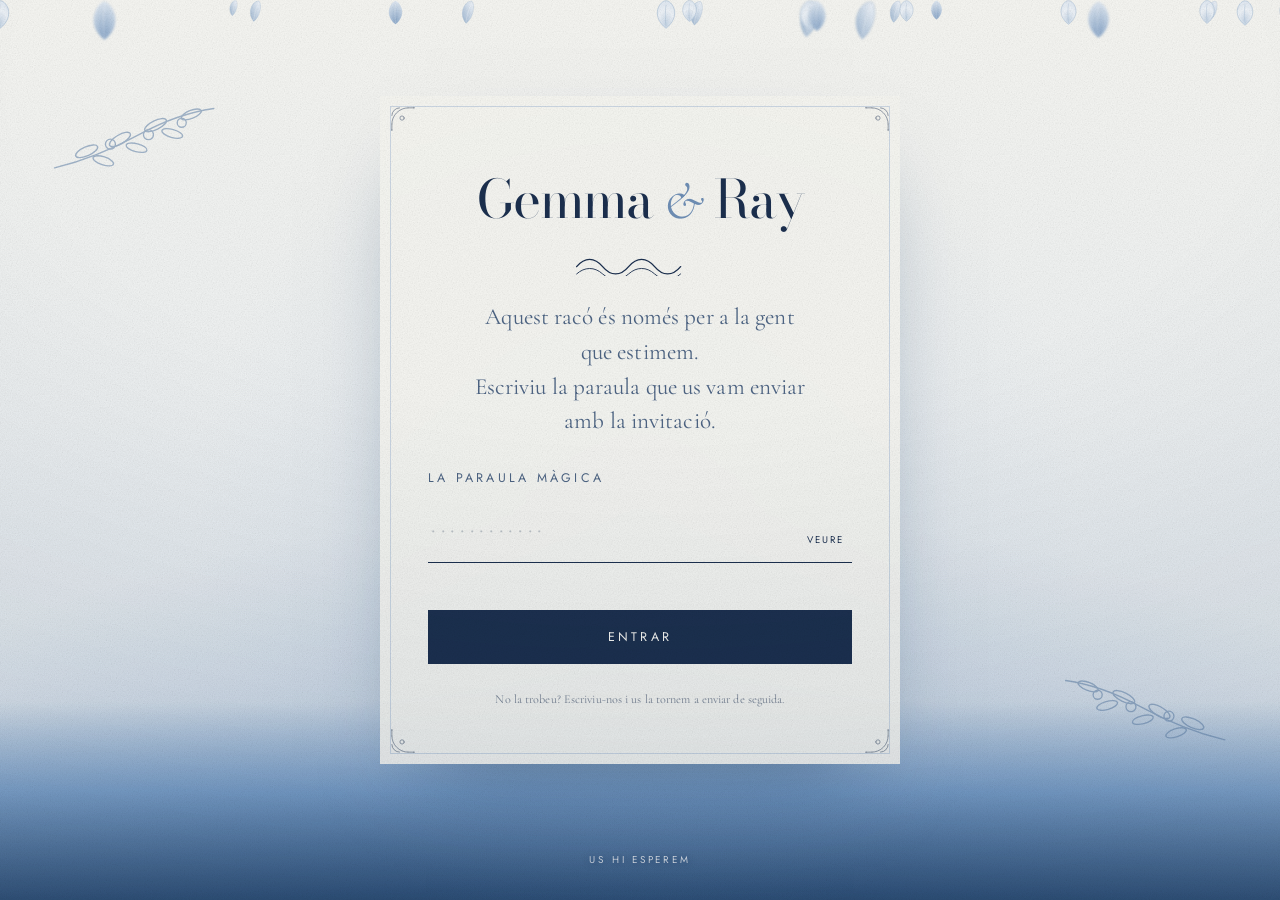
==== commit 4eff7e2e: "El sobre, la música, els noms amb tinta i els peixos ENTRADA - Contrasenya nova: naomi (la de gemmai" ====
--- a/index.html
+++ b/index.html
@@ -87,10 +87,10 @@
 
   <div class="login__card" id="loginCard">
     <div class="login__frame" aria-hidden="true">
-      <svg class="login__corner login__corner--tl"><use href="#i-corner"></use></svg>
-      <svg class="login__corner login__corner--tr"><use href="#i-corner"></use></svg>
-      <svg class="login__corner login__corner--bl"><use href="#i-corner"></use></svg>
-      <svg class="login__corner login__corner--br"><use href="#i-corner"></use></svg>
+      <svg class="login__corner login__corner--tl" viewBox="0 0 80 80"><use href="#i-corner"></use></svg>
+      <svg class="login__corner login__corner--tr" viewBox="0 0 80 80"><use href="#i-corner"></use></svg>
+      <svg class="login__corner login__corner--bl" viewBox="0 0 80 80"><use href="#i-corner"></use></svg>
+      <svg class="login__corner login__corner--br" viewBox="0 0 80 80"><use href="#i-corner"></use></svg>
     </div>
 
     <!-- Ni el lloc ni la data: qui no tingui la paraula no ha de saber res -->
--- a/styles.css
+++ b/styles.css
@@ -401,20 +401,58 @@
   transition: opacity 0.8s var(--ease);
 }
 .sun-track.is-visible { opacity: 1; }
+
+/* El rellotge del dia: entre l'horari i la festa, el sol baixa per la
+   via, marca l'hora i, cap a les onze, es converteix en una lluna.
+   script.js hi posa --night (0 = sol, 1 = lluna) i l'hora. */
 .sun-track__body {
+  --night: 0;
   position: absolute;
   left: 50%;
   top: 8%;
   width: 14px; height: 14px;
   margin-left: -7px; margin-top: -7px;
+  transition: top 0.25s linear;
+}
+/* El halo: blanc de dia, blau de nit */
+.sun-track__body::before {
+  content: "";
+  position: absolute;
+  inset: -12px;
   border-radius: 50%;
-  background: var(--gold);
-  box-shadow: 0 0 0 6px color-mix(in srgb, var(--gold) 22%, transparent), 0 0 26px 6px color-mix(in srgb, var(--gold) 45%, transparent);
-  transition: background 1.2s var(--ease), box-shadow 1.2s var(--ease);
-}
-html.mood-night .sun-track__body {
-  background: var(--paper);
-  box-shadow: 0 0 0 6px color-mix(in srgb, var(--paper) 16%, transparent), 0 0 30px 8px color-mix(in srgb, var(--sky) 40%, transparent);
+  background: radial-gradient(circle, color-mix(in srgb, var(--powder) calc(var(--night) * 100%), #ffffff) 0%, transparent 68%);
+  opacity: calc(0.75 - var(--night) * 0.25);
+}
+/* El disc. De nit se li retalla un cercle desplaçat i queda un quart de lluna. */
+.sun-track__body::after {
+  content: "";
+  position: absolute;
+  inset: 0;
+  border-radius: 50%;
+  background: color-mix(in srgb, #f4f7fb calc(var(--night) * 100%), var(--silver));
+  box-shadow: 0 0 0 1px color-mix(in srgb, var(--toile) 35%, transparent);
+  -webkit-mask-image: radial-gradient(circle at calc(50% + var(--night) * 42%) calc(50% - var(--night) * 22%),
+    transparent calc(var(--night) * 46%), #000 calc(var(--night) * 46% + 0.6px));
+          mask-image: radial-gradient(circle at calc(50% + var(--night) * 42%) calc(50% - var(--night) * 22%),
+    transparent calc(var(--night) * 46%), #000 calc(var(--night) * 46% + 0.6px));
+}
+.sun-track__time {
+  position: absolute;
+  right: 22px;
+  top: 50%;
+  translate: 0 -50%;
+  font-family: var(--font-serif);
+  font-style: italic;
+  font-size: 0.95rem;
+  letter-spacing: 0.04em;
+  white-space: nowrap;
+  color: color-mix(in srgb, var(--fg) 72%, transparent);
+  opacity: 0;
+  transition: opacity 0.6s var(--ease);
+}
+.sun-track.is-clock .sun-track__time { opacity: 1; }
+@media (max-width: 700px) {
+  .sun-track__time { display: none; }
 }
 
 /* Ona divisòria SVG */
@@ -614,7 +652,7 @@
   /* La fulla. El punt actiu és la punta, a dalt a l'esquerra. */
   html.has-cursor,
   html.has-cursor * {
-    cursor: url("data:image/svg+xml,%3Csvg xmlns='http://www.w3.org/2000/svg' width='26' height='26'%3E%3Cg fill='none' stroke-linecap='round'%3E%3Cpath d='M3 3C9 9 15 15 21 22' stroke='%23f7f3ea' stroke-width='4'/%3E%3Cellipse cx='12' cy='12' rx='9' ry='4' transform='rotate(45 12 12)' stroke='%23f7f3ea' stroke-width='4'/%3E%3Cpath d='M3 3C9 9 15 15 21 22' stroke='%2317365d' stroke-width='1.3'/%3E%3Cellipse cx='12' cy='12' rx='9' ry='4' transform='rotate(45 12 12)' stroke='%2317365d' stroke-width='1.3'/%3E%3C/g%3E%3C/svg%3E") 3 3, auto;
+    cursor: url("data:image/svg+xml,%3Csvg xmlns='http://www.w3.org/2000/svg' width='26' height='26'%3E%3Cg fill='none' stroke-linecap='round'%3E%3Cpath d='M3 3C9 9 15 15 21 22' stroke='%23f6f6f2' stroke-width='4'/%3E%3Cellipse cx='12' cy='12' rx='9' ry='4' transform='rotate(45 12 12)' stroke='%23f6f6f2' stroke-width='4'/%3E%3Cpath d='M3 3C9 9 15 15 21 22' stroke='%231b2f4e' stroke-width='1.3'/%3E%3Cellipse cx='12' cy='12' rx='9' ry='4' transform='rotate(45 12 12)' stroke='%231b2f4e' stroke-width='1.3'/%3E%3C/g%3E%3C/svg%3E") 3 3, auto;
   }
 
   /* Als camps de text volem el cursor del sistema: escriure amb una
@@ -863,10 +901,10 @@
 }
 
 /* ========================================
-   04c. PÈTALS QUE BAIXEN
-   Molt pocs, molt lents i molt transparents: ha de ser una cosa que es
-   descobreix, no un efecte. El moviment el fa una animació de CSS, que
-   porta el compositor, i per això no afecta la fluïdesa de la pàgina.
+   04c. PÈTALS QUE CAUEN (drift.js)
+   Cada peça té dues capes: la de fora cau amb el vent i la de dins gira
+   en 3D. Animacions de CSS, que porta el compositor: no afecten la
+   fluïdesa de la pàgina.
    ======================================== */
 .drift {
   position: fixed;
@@ -879,19 +917,37 @@
   position: absolute;
   top: 0;
   display: block;
-  background-repeat: no-repeat;
-  background-size: contain;
+  perspective: 160px;
   will-change: transform, opacity;
   animation-name: drift-fall;
   animation-timing-function: linear;
   animation-iteration-count: infinite;
 }
+.drift__ala {
+  display: block;
+  width: 100%;
+  height: 100%;
+  background-repeat: no-repeat;
+  background-position: center;
+  background-size: contain;
+  animation: drift-flutter ease-in-out infinite alternate;
+}
+.drift.is-paused .drift__peca,
+.drift.is-paused .drift__ala { animation-play-state: paused; }
+
+/* Cau amb dos cops de vent: primer cap a un costat, després cap a l'altre */
 @keyframes drift-fall {
-  0%   { transform: translate3d(0, -14vh, 0) rotate(0deg); opacity: 0; }
-  10%  { opacity: var(--o, 0.2); }
-  50%  { transform: translate3d(var(--sway, 40px), 48vh, 0) rotate(calc(var(--gir, 240deg) * 0.5)); }
-  90%  { opacity: var(--o, 0.2); }
-  100% { transform: translate3d(calc(var(--sway, 40px) * -0.5), 114vh, 0) rotate(var(--gir, 240deg)); opacity: 0; }
+  0%   { transform: translate3d(0, -12vh, 0); opacity: 0; }
+  8%   { opacity: var(--o, 0.7); }
+  35%  { transform: translate3d(var(--sx1, 40px), 30vh, 0); }
+  70%  { transform: translate3d(var(--sx2, -60px), 72vh, 0); }
+  92%  { opacity: var(--o, 0.7); }
+  100% { transform: translate3d(calc(var(--sx1, 40px) * 0.4), 112vh, 0); opacity: 0; }
+}
+/* El gir del pètal: s'inclina, es dona la volta i torna, com una fulla */
+@keyframes drift-flutter {
+  0%   { transform: rotateZ(var(--rz, 0deg)) rotateX(calc(var(--rx, 60deg) * -1)) rotateY(calc(var(--ry, 30deg) * -1)); }
+  100% { transform: rotateZ(calc(var(--rz, 0deg) + 70deg)) rotateX(var(--rx, 60deg)) rotateY(var(--ry, 30deg)); }
 }
 
 /* ========================================
@@ -1541,6 +1597,8 @@
   aspect-ratio: 3 / 4;
   object-fit: cover;
 }
+.print { transition: rotate 0.7s var(--ease), translate 0.7s var(--ease), box-shadow 0.7s var(--ease); }
+.print:hover { box-shadow: 0 1px 2px rgba(15, 37, 66, 0.08), 0 44px 90px -38px rgba(19, 35, 61, 0.45); }
 .print__cap {
   padding: 0.55rem 0.2rem 0.85rem;
   font-family: var(--font-hand);
@@ -1908,16 +1966,18 @@
 }
 
 /* Cerimònia — llum de tarda */
-.ceremony { background: linear-gradient(180deg, var(--sand) 0%, var(--paper) 60%, var(--ivory) 100%); }
+/* Del capvespre a la nit: les quatre seccions fan un sol cel continu.
+   Cada una comença exactament amb el color on acaba l'anterior. */
+.ceremony { background: linear-gradient(180deg, var(--paper) 0%, #f1f3f2 45%, #dde6ee 100%); }
 .ceremony .moment__media .frame { --placeholder: linear-gradient(165deg, var(--ivory) 0%, var(--sand) 34%, var(--stone) 66%, var(--clay) 100%); }
 
 /* Aperitiu — blau ceràmica */
-.aperitiu { background: var(--sky); color: var(--aegean); }
+.aperitiu { background: linear-gradient(180deg, #dde6ee 0%, var(--powder) 100%); color: var(--aegean); }
 .aperitiu .moment__title { color: var(--aegean); }
 
 /* Sopar — hora daurada cap a blau profund */
 .dinner {
-  background: linear-gradient(180deg, var(--powder) 0%, #9db4c8 26%, var(--blue) 62%, #47678a 100%);
+  background: linear-gradient(180deg, var(--powder) 0%, #9db4c8 26%, var(--blue) 62%, #2c4669 100%);
   color: var(--ivory);
 }
 .dinner .moment__index { color: rgba(244, 246, 248, 0.6); }
@@ -1961,7 +2021,7 @@
    ======================================== */
 .party {
   position: relative;
-  background: linear-gradient(180deg, var(--ink) 0%, var(--navy-deep) 48%, #081a2e 100%);
+  background: linear-gradient(180deg, #2c4669 0%, var(--ink) 22%, var(--navy-deep) 58%, var(--abyss) 100%);
   color: var(--paper);
   overflow: hidden;
   padding: clamp(6rem, 15vh, 12rem) var(--gutter);
@@ -2333,7 +2393,7 @@
 }
 .postcards__stage {
   position: relative;
-  height: clamp(430px, 62vh, 640px);
+  height: clamp(540px, 74vh, 720px);
   margin-top: clamp(2rem, 5vw, 3rem);
   touch-action: none;
 }
@@ -2350,7 +2410,9 @@
   touch-action: none;
 }
 .postcard.is-dragging { cursor: grabbing; box-shadow: 0 40px 80px -30px rgba(10, 46, 90, 0.65); }
-.postcard__img { aspect-ratio: 4 / 3; }
+/* Les fotos són verticals: la postal també, i l'enquadrament puja una
+   mica perquè no talli les cares */
+.postcard__img { aspect-ratio: 4 / 5; background-position: center 28%; }
 .postcard__body { padding: 0.9rem 0.4rem 0.3rem; }
 .postcard__title { font-family: var(--font-display); font-size: 1.05rem; letter-spacing: -0.01em; }
 .postcard__text { font-family: var(--font-hand); font-size: 1.45rem; line-height: 1.3; color: var(--cobalt); margin-top: 0.5rem; }
@@ -3020,6 +3082,262 @@
 .footer__mark .amp { color: var(--powder); }
 
 /* ========================================
+   33c. ESCRIT AMB TINTA
+   Els noms de la portada i la signatura del final s'escriuen sols: la
+   tinta avança en el sentit de la mà, amb la vora inclinada com la
+   cursiva. És una màscara que es mou (--ink-reach); la lletra és la de sempre.
+   ======================================== */
+@property --ink-reach {
+  syntax: "<percentage>";
+  inherits: false;
+  initial-value: 106%;
+}
+.ink-write {
+  -webkit-mask-image: linear-gradient(104deg, #000 calc(var(--ink-reach) - 4%), transparent calc(var(--ink-reach) + 1%));
+          mask-image: linear-gradient(104deg, #000 calc(var(--ink-reach) - 4%), transparent calc(var(--ink-reach) + 1%));
+}
+@keyframes ink-write {
+  from { --ink-reach: -6%; }
+  to   { --ink-reach: 106%; }
+}
+.hero__names .amp { display: inline-block; }
+/* Les cues de la lletra de signatura surten de la caixa i la màscara les
+   tallaria: fem la caixa més gran per dins i ho compensem per fora. */
+.hero__names .name, .hero__names .amp {
+  padding: 0.12em 0.22em 0.28em;
+  margin: -0.12em -0.22em -0.28em;
+}
+.hero__names .amp { margin-inline: -0.12em; }   /* conserva l'aire que tenia l'& */
+.hero__names .name, .hero__names .amp { --ink-reach: 106%; }
+/* Abans d'escriure: amagats */
+html.write-pending .hero__names .name,
+html.write-pending .hero__names .amp { --ink-reach: -6%; }
+/* D'un sol traç, com qui signa sense aixecar la ploma: cada peça comença
+   just quan acaba l'anterior (fins i tot s'encavalquen un instant). La mà
+   arrenca suau a la G, va fluida per l'ampersand i frena en rematar la d. */
+.hero__names.is-writing .name:first-of-type { animation: ink-write 1.25s 0.05s cubic-bezier(0.5, 0, 0.8, 0.9) both; }
+.hero__names.is-writing .amp                { animation: ink-write 0.6s 0.95s linear both; }
+.hero__names.is-writing .name:last-of-type  { animation: ink-write 1.5s 1.42s cubic-bezier(0.2, 0.15, 0.4, 1) both; }
+
+/* La signatura del final, quan arriba a la pantalla */
+.finale__sign { width: fit-content; margin-inline: auto; padding: 0.1em 0.3em 0.3em; }
+html.js-reveal .finale__sign.ink-write { --ink-reach: -6%; }
+html.js-reveal .finale__sign.ink-write.is-signing { animation: ink-write 1.4s 0.15s cubic-bezier(0.45, 0.05, 0.4, 1) both; }
+
+/* ========================================
+   33e. EL SOBRE DE L'ENTRADA
+   Un sobre vist del darrere: la solapa tancada amb un segell de lacre.
+   Ordre de les capes (de baix a dalt): el folre del fons, la invitació,
+   la butxaca, la solapa i el segell. script.js hi va posant classes:
+     is-breaking → el segell es trenca
+     is-open     → la solapa s'obre (i passa per darrere de la carta)
+     is-out      → la invitació surt
+     is-done     → tot s'esvaeix cap al web
+   ======================================== */
+.envelope { display: none; }
+html.has-envelope body { overflow: hidden; }
+html.has-envelope .envelope {
+  position: fixed;
+  inset: 0;
+  z-index: 2000;
+  display: grid;
+  place-items: center;
+  padding: 1.5rem;
+  background: radial-gradient(ellipse 80% 70% at 50% 42%, #fbfbf9 0%, var(--ivory) 52%, #e3e9ef 100%);
+  transition: opacity 1s 0.15s var(--ease-soft);
+}
+.envelope__stage {
+  display: grid;
+  justify-items: center;
+  gap: clamp(1.6rem, 4vh, 2.6rem);
+  animation: env-arrive 1.3s var(--ease) both;
+  transition: transform 1.1s var(--ease), opacity 0.9s var(--ease-soft), filter 0.9s var(--ease-soft);
+}
+@keyframes env-arrive {
+  from { opacity: 0; transform: translateY(26px) rotate(-1.5deg); }
+  to   { opacity: 1; transform: none; }
+}
+
+.env {
+  --w: min(520px, 84vw);
+  --out: -78%;                          /* fins on puja la invitació */
+  position: relative;
+  width: var(--w);
+  height: calc(var(--w) * 0.68);
+  perspective: 1400px;
+}
+/* El paper del sobre i el folre de dins, amb floretes d'hortènsia */
+.env__back,
+.env__flap-face--in {
+  background-color: #dbe5ef;
+  background-image: url("data:image/svg+xml,%3Csvg xmlns='http://www.w3.org/2000/svg' width='44' height='44'%3E%3Cg fill='none' stroke='%235f80a8' stroke-width='.7' opacity='.55'%3E%3Ccircle cx='11' cy='8.5' r='2.4'/%3E%3Ccircle cx='13.5' cy='11' r='2.4'/%3E%3Ccircle cx='11' cy='13.5' r='2.4'/%3E%3Ccircle cx='8.5' cy='11' r='2.4'/%3E%3Ccircle cx='33' cy='30.5' r='2.4'/%3E%3Ccircle cx='35.5' cy='33' r='2.4'/%3E%3Ccircle cx='33' cy='35.5' r='2.4'/%3E%3Ccircle cx='30.5' cy='33' r='2.4'/%3E%3C/g%3E%3Cg fill='%235f80a8' opacity='.5'%3E%3Ccircle cx='11' cy='11' r='.9'/%3E%3Ccircle cx='33' cy='33' r='.9'/%3E%3C/g%3E%3C/svg%3E");
+  background-size: 44px 44px;
+}
+.env__back {
+  position: absolute;
+  inset: 0;
+  z-index: 1;
+  border-radius: 3px;
+  box-shadow: 0 46px 90px -40px rgba(19, 35, 61, 0.45), 0 0 0 1px rgba(27, 47, 78, 0.06);
+}
+/* La invitació: es retalla per baix i pels costats al contorn del sobre,
+   però per dalt no, perquè en pugui sortir. */
+.env__letter-clip {
+  position: absolute;
+  inset: 0;
+  z-index: 2;
+  clip-path: inset(-400% 1px 2px 1px);
+}
+.env__letter {
+  position: absolute;
+  left: 6%;
+  top: 7%;
+  width: 88%;
+  box-shadow: 0 14px 30px -18px rgba(19, 35, 61, 0.45);
+  transition: transform 1.35s cubic-bezier(0.3, 0.1, 0.2, 1);
+}
+.env__letter img { display: block; width: 100%; height: auto; }
+
+/* La butxaca: el davant del sobre amb els plecs en V */
+.env__pocket {
+  position: absolute;
+  inset: 0;
+  z-index: 3;
+  filter: drop-shadow(0 -2px 3px rgba(19, 35, 61, 0.12));
+  pointer-events: none;
+}
+.env__pocket-face {
+  position: absolute;
+  inset: 0;
+  border-radius: 0 0 3px 3px;
+  clip-path: polygon(0 0, 50% 52%, 100% 0, 100% 100%, 0 100%);
+  background:
+    url("data:image/svg+xml,%3Csvg xmlns='http://www.w3.org/2000/svg' viewBox='0 0 100 100' preserveAspectRatio='none'%3E%3Cpath d='M0 100 50 52M100 100 50 52' stroke='%231b2f4e' stroke-opacity='.08' stroke-width='1' vector-effect='non-scaling-stroke' fill='none'/%3E%3C/svg%3E") 0 0 / 100% 100% no-repeat,
+    linear-gradient(180deg, #f1efe9 0%, #f6f5f1 100%);
+}
+.env__note {
+  position: absolute;
+  left: 0; right: 0;
+  bottom: 13%;
+  text-align: center;
+  font-family: var(--font-hand);
+  font-size: clamp(1.15rem, 0.8rem + 1.4vw, 1.7rem);
+  color: var(--toile);
+}
+
+/* La solapa: un triangle que gira cap amunt sobre el seu cantó de dalt */
+.env__flap {
+  position: absolute;
+  top: 0; left: 0;
+  width: 100%;
+  height: 57%;
+  z-index: 4;
+  transform-origin: 50% 0;
+  filter: drop-shadow(0 5px 5px rgba(19, 35, 61, 0.14));
+  pointer-events: none;
+}
+.env__flap-face {
+  position: absolute;
+  inset: 0;
+  clip-path: polygon(0 0, 100% 0, 50.6% 99%, 49.4% 99%);
+}
+.env__flap-face--out { background: linear-gradient(180deg, #eeebe4 0%, #f4f2ed 100%); }
+.env__flap-face--in { opacity: 0; }
+
+/* El segell, a la punta de la solapa */
+.env__seal {
+  position: absolute;
+  left: 50%;
+  top: 57%;
+  z-index: 5;
+  width: clamp(66px, 15vw, 90px);
+  aspect-ratio: 1;
+  translate: -50% -50%;
+  border-radius: 50%;
+  filter: drop-shadow(0 6px 7px rgba(10, 20, 38, 0.35));
+  transition: transform 0.5s var(--ease);
+}
+.env__seal:hover { transform: scale(1.05) rotate(-3deg); }
+.env__seal:focus-visible { outline: 1px solid var(--toile); outline-offset: 8px; }
+/* Una aurèola que respira, per convidar a tocar-lo */
+.env__seal::before {
+  content: "";
+  position: absolute;
+  inset: -10px;
+  border-radius: 50%;
+  border: 1px solid color-mix(in srgb, var(--toile) 55%, transparent);
+  animation: seal-breathe 2.6s ease-in-out infinite;
+}
+@keyframes seal-breathe {
+  0%, 100% { opacity: 0; transform: scale(0.9); }
+  50%      { opacity: 1; transform: scale(1.06); }
+}
+.env__seal-half {
+  position: absolute;
+  inset: 0;
+  width: 100%;
+  height: 100%;
+  transition: transform 0.9s cubic-bezier(0.3, 0, 0.3, 1), opacity 0.7s 0.2s ease-in;
+}
+/* Una esquerda irregular, com el lacre quan es parteix */
+.env__seal-half--l { clip-path: polygon(0 0, 53% 0, 47% 20%, 56% 40%, 46% 61%, 54% 80%, 49% 100%, 0 100%); }
+.env__seal-half--r { clip-path: polygon(53% 0, 100% 0, 100% 100%, 49% 100%, 54% 80%, 46% 61%, 56% 40%, 47% 20%); }
+
+.envelope__hint {
+  font-family: var(--font-hand);
+  font-size: clamp(1.5rem, 1.2rem + 1vw, 2rem);
+  color: var(--toile);
+  text-align: center;
+  transition: opacity 0.5s var(--ease-soft);
+}
+.envelope__skip {
+  position: absolute;
+  left: 50%;
+  bottom: max(1.6rem, env(safe-area-inset-bottom, 0px));
+  translate: -50% 0;
+  padding: 0.6rem 0.2rem;
+  font-family: var(--font-sans);
+  font-size: var(--t-xs);
+  letter-spacing: 0.28em;
+  text-transform: uppercase;
+  color: var(--ink-soft);
+  border-bottom: 1px solid color-mix(in srgb, var(--ink-soft) 35%, transparent);
+  transition: color 0.3s, border-color 0.3s, opacity 0.4s;
+}
+.envelope__skip:hover { color: var(--ink); border-color: var(--ink); }
+
+/* — La seqüència — */
+.envelope.is-breaking .env__seal { pointer-events: none; transform: none; outline: none; }
+.envelope.is-breaking .env__seal::before { animation: none; opacity: 0; }
+.envelope.is-breaking .env__seal-half--l { transform: translate(-22%, 38%) rotate(-26deg); opacity: 0; }
+.envelope.is-breaking .env__seal-half--r { transform: translate(22%, 44%) rotate(21deg); opacity: 0; }
+.envelope.is-breaking .envelope__hint,
+.envelope.is-breaking .envelope__skip { opacity: 0; pointer-events: none; }
+
+.envelope.is-open .env__flap { animation: env-flap 1s cubic-bezier(0.5, 0, 0.3, 1) forwards; }
+.envelope.is-open .env__flap-face--in { animation: env-flap-in 1s forwards; }
+/* A mig gir, la solapa passa per darrere de la invitació */
+@keyframes env-flap {
+  0%     { transform: rotateX(0deg); z-index: 4; }
+  49.9%  { z-index: 4; }
+  50%    { z-index: 1; }
+  100%   { transform: rotateX(180deg); z-index: 1; }
+}
+@keyframes env-flap-in {
+  0%, 49.9% { opacity: 0; }
+  50%, 100% { opacity: 1; }
+}
+
+.envelope.is-out .env__letter { transform: translateY(var(--out)); }
+
+.envelope.is-done { opacity: 0; pointer-events: none; }
+.envelope.is-done .envelope__stage { transform: translateY(-3%) scale(1.16); opacity: 0; filter: blur(5px); }
+
+@media (max-width: 700px), (max-height: 760px) {
+  .env { --out: -58%; }
+}
+
+/* ========================================
    34. RESPONSIVE
    Composicions pensades per a mòbil, no un escriptori encongit
    ======================================== */
@@ -3089,7 +3407,7 @@
   .route { grid-template-columns: 1fr; gap: 0.4rem; }
   .route__time { font-size: 1.5rem; }
 
-  .postcards__stage { height: 420px; }
+  .postcards__stage { height: 560px; }
   .postcard { width: min(74vw, 260px); }
   .weather__cards { grid-template-columns: 1fr 1fr; }
 
@@ -3239,40 +3557,79 @@
 
 .music__icon { width: 19px; height: 17px; flex: none; }
 .music__icon .ink { stroke-width: 1.5; }
-.music__icon--on { display: none; }
 
 .music__label {
   font-family: var(--font-sans);
-  font-size: 0.6rem;
-  font-weight: 300;
-  letter-spacing: 0.22em;
+  font-size: 0.64rem;
+  font-weight: 400;
+  letter-spacing: 0.2em;
   text-transform: uppercase;
   white-space: nowrap;
 }
 
-/* ── Sonant ── */
+/* Les barres d'equalitzador: el senyal de "això sona" que tothom reconeix */
+.music__eq {
+  display: none;
+  align-items: flex-end;
+  gap: 2px;
+  width: 19px;
+  height: 15px;
+  flex: none;
+}
+.music__eq i {
+  width: 3px;
+  height: 100%;
+  border-radius: 1px;
+  background: currentColor;
+  transform-origin: bottom;
+  animation: music-eq 1.1s ease-in-out infinite alternate;
+}
+.music__eq i:nth-child(2) { animation-duration: 0.8s; animation-delay: -0.3s; }
+.music__eq i:nth-child(3) { animation-duration: 1.3s; animation-delay: -0.6s; }
+.music__eq i:nth-child(4) { animation-duration: 0.95s; animation-delay: -0.15s; }
+@keyframes music-eq {
+  from { transform: scaleY(0.25); }
+  to   { transform: scaleY(1); }
+}
+
+/* ── Sonant: blau ple, barres en marxa i el text "Apagar la música" ── */
 .music[aria-pressed="true"] {
   background: var(--cobalt);
   color: var(--ivory);
   border-color: var(--cobalt);
+  box-shadow: 0 14px 34px -14px rgba(19, 35, 61, 0.55);
 }
 .music[aria-pressed="true"] .music__icon--off { display: none; }
-.music[aria-pressed="true"] .music__icon--on { display: block; }
-/* Les ones de l'altaveu bateguen suaument mentre sona */
-.music[aria-pressed="true"] .music__icon--on { animation: music-puls 2.4s ease-in-out infinite; }
-@keyframes music-puls {
-  0%, 100% { opacity: 1; }
-  50% { opacity: 0.55; }
+.music[aria-pressed="true"] .music__eq { display: inline-flex; }
+
+/* Quan arrenca sola, uns segons es fa notar: una aurèola que s'expandeix */
+.music.is-announcing::after {
+  content: "";
+  position: absolute;
+  inset: -1px;
+  border-radius: inherit;
+  border: 1px solid var(--toile);
+  animation: music-ring 1.8s ease-out 3;
+  pointer-events: none;
+}
+@keyframes music-ring {
+  from { opacity: 0.9; transform: scale(1); }
+  to   { opacity: 0; transform: scale(1.35, 1.7); }
 }
 
 @media (max-width: 560px) {
-  /* En mòbil, només l'altaveu: la barra de sota ha de quedar lliure */
+  /* En mòbil, només la icona, perquè la part de baix quedi lliure...
+     menys mentre s'anuncia, que s'hi llegeix què fa */
   .music__label { display: none; }
-  .music { padding: 0.62rem; }
+  .music { padding: 0.7rem; }
+  .music.is-announcing { padding: 0.62rem 1.05rem 0.62rem 0.85rem; }
+  .music.is-announcing .music__label { display: inline; }
 }
 
 @media (prefers-reduced-motion: reduce) {
-  .music[aria-pressed="true"] .music__icon--on { animation: none; }
+  .music__eq i { animation: none; transform: scaleY(0.7); }
+  .music__eq i:nth-child(2n) { transform: scaleY(1); }
+  .music.is-announcing::after { animation: none; opacity: 0; }
 }
 
 
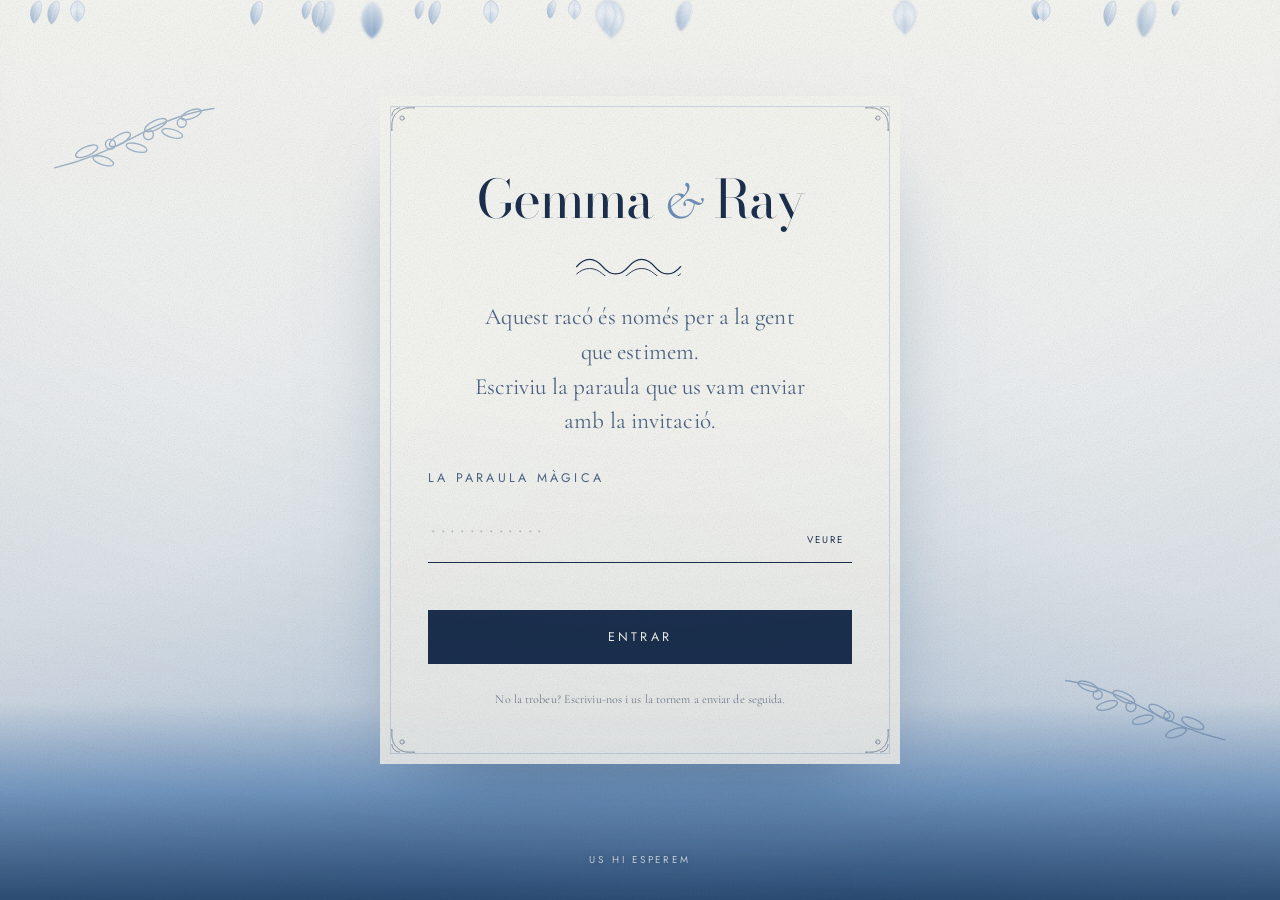
==== commit 938d7ad3: "Scroll sense glitches: paral·laxi quiet, postals i estels que no es desfan, el rellotge del sol, i l" ====
--- a/index.html
+++ b/index.html
@@ -7,6 +7,8 @@
 
 <meta name="description" content="Entrada privada.">
 <meta name="theme-color" content="#1b2f4e">
+<!-- El web és de colors clars: que el navegador no l'enfosqueixi pel seu compte -->
+<meta name="color-scheme" content="light">
 
 <!-- Aquesta pàgina no ha de sortir als cercadors -->
 <meta name="robots" content="noindex, nofollow, noarchive">
--- a/styles.css
+++ b/styles.css
@@ -329,8 +329,9 @@
 html.js-reveal [data-reveal] {
   opacity: 0;
   transform: translateY(28px);
-  will-change: transform, opacity;
-}
+}
+/* Només mentre esperen: un cop a lloc, alliberem la capa de la GPU */
+html.js-reveal [data-reveal]:not(.is-in) { will-change: transform, opacity; }
 html.js-reveal [data-reveal].is-in { opacity: 1; transform: none; }
 
 html.js-reveal [data-reveal="mask"] { opacity: 1; transform: none; clip-path: inset(0 0 100% 0); }
@@ -368,6 +369,12 @@
   animation: grain-drift 7s steps(6) infinite;
 }
 html.mood-night .grain, html.mood-dusk .grain { mix-blend-mode: overlay; opacity: 0.3; }
+/* Als mòbils, una capa fixa tan gran barrejant colors a cada fotograma
+   fa que el scroll s'encalli i parpellegi. A la pantalla petita el gra
+   gairebé no es veu: el traiem. */
+@media (pointer: coarse) {
+  .grain { display: none; }
+}
 @keyframes grain-drift {
   0%   { transform: translate(0, 0); }
   16%  { transform: translate(-3%, 2%); }
@@ -409,10 +416,13 @@
   --night: 0;
   position: absolute;
   left: 50%;
-  top: 8%;
+  top: 0;
   width: 14px; height: 14px;
   margin-left: -7px; margin-top: -7px;
-  transition: top 0.25s linear;
+  /* La via fa 100vh: el sol es mou amb transform (script.js), que no
+     obliga a recalcular la pàgina a cada fotograma */
+  transform: translateY(8vh);
+  transition: transform 0.25s linear;
 }
 /* El halo: blanc de dia, blau de nit */
 .sun-track__body::before {
@@ -982,6 +992,9 @@
   justify-content: space-between;
   gap: 1rem;
   padding: clamp(0.9rem, 2vw, 1.6rem) var(--gutter);
+  /* iPhone en horitzontal: que res no quedi sota el notch */
+  padding-left: max(var(--gutter), env(safe-area-inset-left, 0px));
+  padding-right: max(var(--gutter), env(safe-area-inset-right, 0px));
   color: var(--fg);
   transition: transform 0.6s var(--ease), background-color 0.6s var(--ease), padding 0.5s var(--ease), color 1.2s var(--ease-soft);
 }
@@ -1419,6 +1432,7 @@
   color: var(--ink-soft);
 }
 .hero__meta .dot { width: 5px; height: 5px; border-radius: 50%; background: var(--terracotta); }
+.hero__meta .hero__date { font-size: 1.4em; font-weight: 400; letter-spacing: 0.26em; color: var(--ink); }
 
 .hero__venue {
   margin-top: 0.6rem;
@@ -1718,7 +1732,8 @@
    ======================================== */
 .venue {
   position: relative;
-  padding-top: clamp(4rem, 9vh, 7rem);
+  padding-top: clamp(3rem, 7vh, 5rem);
+  padding-bottom: clamp(3rem, 7vh, 5rem);
   background: var(--aegean);
   color: var(--paper);
   overflow: hidden;
@@ -1738,31 +1753,44 @@
   background: linear-gradient(180deg, rgba(15, 37, 66, 0.74) 0%, rgba(15, 37, 66, 0.48) 40%, rgba(15, 37, 66, 0.86) 100%);
 }
 .venue__inner { position: relative; z-index: 2; }
+/* Dalt de tot, el mateix blau amb què acaba la nit de l'horari (#122845):
+   així les dues seccions es fonen encara que el fons es mogui amb el paral·laxi. */
+.venue::before {
+  content: "";
+  position: absolute;
+  top: 0; left: 0; right: 0;
+  height: clamp(8rem, 22vh, 14rem);
+  z-index: 1;
+  pointer-events: none;
+  background: linear-gradient(180deg, #122845 0%, #122845 25%, rgba(18, 40, 69, 0) 100%);
+}
 
 /* Revelació del nom del lloc, lletra a lletra dins d'una arcada */
 .venue__arch {
   position: relative;
-  width: min(100%, 640px);
+  /* Ara tota la secció viu dins l'arc, com un portal del Convent. La
+     corba té una alçada fixa (no un % de l'alçada, que ara és molt gran):
+     així l'arc és igual de rodó encara que hi hagi molt contingut. */
+  --arch-ry: clamp(7rem, 15vw, 12rem);
+  width: min(100%, 1120px);
   margin-inline: auto;
-  /* L'arc s'ajusta al text. Abans tenia una alçada forçada (aspect-ratio)
-     que deixava un bon tros de blau buit a sobre i a sota. */
-  border-radius: 50% 50% 0 0 / 30% 30% 0 0;
+  border-radius: 50% 50% 0 0 / var(--arch-ry) var(--arch-ry) 0 0;
   border: 1px solid rgba(244, 246, 248, 0.35);
   display: grid;
   place-items: center;
-  padding: clamp(3.5rem, 8vw, 5.5rem) clamp(1.4rem, 4vw, 3rem) clamp(2.2rem, 5vw, 3.4rem);
+  padding: clamp(3rem, 6vw, 4.5rem) clamp(1.2rem, 5vw, 4.5rem) clamp(1.8rem, 4vw, 2.8rem);
   overflow: hidden;
   background: linear-gradient(180deg, rgba(202, 220, 234, 0.1), rgba(4, 22, 46, 0.25));
-  backdrop-filter: blur(2px);
 }
 .venue__arch::before {
   content: "";
   position: absolute;
   inset: 10px;
-  border-radius: 50% 50% 0 0 / 42% 42% 0 0;
+  border-radius: 50% 50% 0 0 / calc(var(--arch-ry) - 10px) calc(var(--arch-ry) - 10px) 0 0;
   border: 1px solid rgba(244, 246, 248, 0.16);
-}
-.venue__arch-inner { text-align: center; display: grid; gap: 1.2rem; justify-items: center; }
+  pointer-events: none;
+}
+.venue__arch-inner { text-align: center; display: grid; gap: 0.7rem; justify-items: center; max-width: 760px; }
 .venue__name {
   font-family: var(--font-display);
   font-size: clamp(2rem, 6.4vw, 4.6rem);
@@ -1780,23 +1808,42 @@
 }
 .venue__lede { color: rgba(244, 246, 248, 0.86); }
 
+/* El Convent dibuixat a mà, en traç blanc, dins de l'arc de dalt */
+.venue__drawing {
+  width: min(100%, 600px);
+  margin-top: 0.2rem;
+  color: rgba(244, 246, 248, 0.88);
+}
+.venue__drawing svg { display: block; width: 100%; height: auto; overflow: visible; }
+.venue__drawing .ink { stroke-width: 1.4; }
+.venue__drawing .ink-thin { stroke-width: 0.85; opacity: 0.75; }
+/* Són molts traços: es dibuixen més junts que les icones petites */
+.venue__drawing .draw-on path {
+  transition-duration: 2.8s;
+  transition-delay: calc(var(--i, 0) * 22ms);
+}
+
 .venue__cols {
   display: grid;
   grid-template-columns: repeat(12, 1fr);
   gap: clamp(1.5rem, 4vw, 3.5rem);
-  margin-top: clamp(3rem, 8vw, 6rem);
+  width: 100%;
+  margin-top: clamp(1.4rem, 3vw, 2.2rem);
+  padding-top: clamp(1.4rem, 3vw, 2.2rem);
+  border-top: 1px solid rgba(244, 246, 248, 0.16);
   align-items: start;
+  text-align: left;
 }
 .venue__col-a { grid-column: 1 / span 5; }
 .venue__col-b { grid-column: 7 / span 6; }
 
-.venue__facts { display: grid; gap: 1rem; margin-top: 2rem; }
+.venue__facts { display: grid; gap: 0.55rem; margin-top: 0; }
 .venue__fact {
   display: grid;
   grid-template-columns: auto 1fr;
   gap: 1rem;
   align-items: baseline;
-  padding-bottom: 0.9rem;
+  padding-bottom: 0.55rem;
   border-bottom: 1px solid rgba(244, 246, 248, 0.16);
 }
 .venue__fact dt {
@@ -1812,7 +1859,7 @@
 /* Mapa estilitzat */
 .map {
   position: relative;
-  aspect-ratio: 4 / 3;
+  aspect-ratio: 16 / 10;
   border: 1px solid rgba(244, 246, 248, 0.28);
   overflow: hidden;
   background: linear-gradient(160deg, #24507f, var(--ink) 60%, var(--navy-deep));
@@ -1852,10 +1899,14 @@
 /* ========================================
    13. EL DIA · TIMELINE
    ======================================== */
-.day {
-  background: linear-gradient(180deg, var(--ivory) 0%, var(--ivory) 45%, var(--paper) 100%);
-}
-.timeline { position: relative; margin-top: clamp(3rem, 7vw, 5rem); }
+.timeline {
+  position: relative;
+  margin-top: clamp(3rem, 7vw, 5rem);
+  /* La línia i els punts es mesuren igual: la línia va al final de la
+     columna de les hores i el punt, centrat a sobre, una separació enrere. */
+  --tl-col: clamp(52px, 8vw, 132px);
+  --tl-gap: clamp(1.2rem, 3vw, 3rem);
+}
 .timeline__spine {
   position: absolute;
   top: 0; bottom: 0;
@@ -1867,10 +1918,42 @@
   position: absolute;
   top: 0; left: -1px;
   width: 3px;
-  height: var(--fill, 0%);
+  height: 100%;
   background: var(--cobalt);
-  transition: height 0.2s linear;
-}
+  transform: scaleY(var(--fill, 0));
+  transform-origin: top;
+  transition: transform 0.2s linear;
+}
+/* La línia de l'horari és una garlanda de bombetes (la dibuixa script.js):
+   el fil queda clavat a cada punt i fa una corba suau entre l'un i l'altre.
+   De dia les bombetes són apagades i s'encenen a mesura que baixeu. */
+.timeline__spine { background: none; }
+.timeline__spine i { display: none; }
+.tl-garland {
+  position: absolute;
+  top: 0; left: -20px;
+  width: 40px; height: 100%;
+  max-width: none;   /* el reset general (svg { max-width: 100% }) l'escanyava a 1 px */
+  overflow: visible;
+  pointer-events: none;
+}
+.tl-garland__wire { fill: none; stroke: var(--toile-deep); stroke-opacity: 0.6; stroke-width: 1.1; }
+.tl-garland__cap { fill: color-mix(in srgb, var(--cobalt) 55%, transparent); }
+.tl-garland__glass {
+  fill: var(--ivory);
+  stroke: color-mix(in srgb, var(--cobalt) 55%, transparent);
+  stroke-width: 1.1;
+  transition: fill 0.6s var(--ease), stroke 0.6s var(--ease), filter 0.6s var(--ease);
+}
+.tl-garland__bulb.is-on .tl-garland__glass {
+  fill: #ffffff;
+  stroke: #dbe6f2;
+  filter: drop-shadow(0 0 3px rgba(111, 143, 182, 0.9)) drop-shadow(0 0 8px rgba(198, 212, 224, 0.85));
+  animation: tl-bulb 3.4s ease-in-out var(--d, 0s) infinite alternate;
+}
+@keyframes tl-bulb { from { opacity: 0.78; } to { opacity: 1; } }
+.tl-item__dot { z-index: 2; }
+
 .tl-item {
   position: relative;
   display: grid;
@@ -1908,6 +1991,9 @@
 }
 .tl-item__title em { font-family: var(--font-serif); font-style: italic; }
 .tl-item__text { margin-top: 0.6rem; max-width: 46ch; color: var(--ink-soft); }
+@media (min-width: 641px) {
+  .tl-item__body { padding-right: calc(clamp(130px, 16vw, 200px) + 1.5rem); }
+}
 .tl-item__icon {
   position: absolute;
   right: 0; top: 0;
@@ -1915,8 +2001,202 @@
   color: var(--olive);
   opacity: 0.7;
 }
-.tl-item--night .tl-item__time { color: var(--aegean); }
 .tl-item:last-child .tl-item__title { color: var(--terracotta); }
+
+/* Cada moment del dia, amb el seu petit detall viu. El fons de la secció
+   va del blanc de porcellana de la tarda al blau pols del capvespre, i
+   la nit (a sota) s'hi fon. */
+.day {
+  /* La història ja deixa aire a sota: no cal tot el marge de secció a dalt */
+  padding-top: calc(var(--section-y) * 0.5);
+  background: linear-gradient(180deg, var(--ivory) 0%, var(--ivory) 18%, #f0f3f4 34%, var(--paper) 50%, #e2e9ef 66%, #d6e0e9 82%, #cbd8e4 100%);
+}
+.tl-fx {
+  /* Totes les escenes del dia comparteixen caixa, mida, posició i traç:
+     petites vinyetes del Convent dibuixades a mà, sobre una línia de terra. */
+  position: absolute;
+  right: 0;
+  top: 50%;
+  translate: 0 -50%;
+  width: clamp(130px, 16vw, 200px);
+  aspect-ratio: 200 / 134;
+  color: var(--toile-deep);
+  pointer-events: none;
+}
+.tl-fx svg { position: absolute; inset: 0; width: 100%; height: 100%; overflow: visible; }
+.tl-fx .ink { stroke-width: 1.3; }
+.tl-fx .ink-thin { stroke-width: 0.85; opacity: 0.85; }
+.tl-fx .draw-on path { transition-duration: 2.2s; transition-delay: calc(var(--i, 0) * 30ms); }
+.tl-item--night .tl-fx { color: var(--sky); }
+
+/* 17.30 · la llum del sol de la tarda darrere l'entrada */
+.tl-fx__sun {
+  position: absolute;
+  left: 30%; top: 4%;
+  width: 54%; aspect-ratio: 1;
+  border-radius: 50%;
+  background: radial-gradient(circle, rgba(198, 212, 224, 0.95) 0%, rgba(198, 212, 224, 0.4) 45%, rgba(198, 212, 224, 0) 70%);
+  animation: tl-sun 9s ease-in-out infinite alternate;
+}
+@keyframes tl-sun {
+  from { transform: translate(-30%, 0) scale(0.92); opacity: 0.7; }
+  to   { transform: translate(10%, 12%) scale(1.06); opacity: 1; }
+}
+
+/* 18.00 · fulles d'olivera que cauen sobre el jardí */
+.tl-fx--leaves i {
+  position: absolute;
+  top: 2%;
+  left: var(--x);
+  width: 9px; height: 3.5px;
+  border: 1px solid var(--blue);
+  border-radius: 50%;
+  opacity: 0;
+  animation: tl-leaf var(--t, 7s) linear var(--d, 0s) infinite;
+}
+.tl-fx--leaves i:nth-of-type(1) { --x: 10%; --t: 7.5s; --d: -1s; }
+.tl-fx--leaves i:nth-of-type(2) { --x: 30%; --t: 9s;   --d: -4s; }
+.tl-fx--leaves i:nth-of-type(3) { --x: 58%; --t: 8s;   --d: -6s; }
+.tl-fx--leaves i:nth-of-type(4) { --x: 84%; --t: 10s;  --d: -2.5s; }
+.tl-fx--leaves i:nth-of-type(5) { --x: 20%; --t: 11s;  --d: -8s; }
+.tl-fx--leaves i:nth-of-type(6) { --x: 72%; --t: 8.5s; --d: -5s; }
+@keyframes tl-leaf {
+  0%   { transform: translate(0, 0) rotate(0deg); opacity: 0; }
+  12%  { opacity: 0.85; }
+  50%  { transform: translate(10px, 45px) rotate(160deg); }
+  85%  { opacity: 0.6; }
+  100% { transform: translate(-6px, 95px) rotate(320deg); opacity: 0; }
+}
+
+/* 19.00 · bombolles que pugen de les copes */
+.tl-fx--bubbles i {
+  position: absolute;
+  left: var(--x);
+  top: 50%;
+  width: var(--s, 4px); aspect-ratio: 1;
+  border: 1px solid var(--blue);
+  border-radius: 50%;
+  opacity: 0;
+  animation: tl-bubble var(--t, 3.2s) ease-in var(--d, 0s) infinite;
+}
+.tl-fx--bubbles i:nth-of-type(1) { --x: 43%; --s: 4px; --t: 3s;   --d: 0s; }
+.tl-fx--bubbles i:nth-of-type(2) { --x: 47%; --s: 3px; --t: 3.6s; --d: -1.2s; }
+.tl-fx--bubbles i:nth-of-type(3) { --x: 53%; --s: 5px; --t: 2.8s; --d: -2s; }
+.tl-fx--bubbles i:nth-of-type(4) { --x: 56%; --s: 3px; --t: 4s;   --d: -0.6s; }
+.tl-fx--bubbles i:nth-of-type(5) { --x: 50%; --s: 4px; --t: 3.3s; --d: -2.6s; }
+.tl-fx--bubbles i:nth-of-type(odd) { --w: -4px; }
+@keyframes tl-bubble {
+  0%   { transform: translate(0, 0); opacity: 0; }
+  15%  { opacity: 0.9; }
+  100% { transform: translate(var(--w, 3px), -48px); opacity: 0; }
+}
+
+/* 21.00 · les flames de les espelmes i l'aranya que es gronxa.
+   Una flama de veritat gairebé no es mou: es gronxa a poc a poc i respira,
+   a ritmes diferents perquè el moviment no es repeteixi mai igual. */
+.tl-chandelier {
+  transform-box: view-box;
+  transform-origin: 100px 38px;
+  animation: tl-chandelier 6.5s ease-in-out infinite alternate;
+}
+@keyframes tl-chandelier {
+  from { rotate: -3deg; }
+  to   { rotate: 3deg; }
+}
+.tl-flame {
+  position: absolute;
+  left: var(--x); top: var(--y);
+  width: 6px; height: 12px;
+  margin: -12px 0 0 -3px;
+  border-radius: 50% 50% 50% 50% / 64% 64% 36% 36%;
+  background: radial-gradient(ellipse 60% 70% at 50% 72%, #ffffff 0%, #eef3f8 38%, var(--toile) 78%, rgba(111, 143, 182, 0) 100%);
+  box-shadow: 0 0 10px 3px rgba(111, 143, 182, 0.25), 0 -3px 14px 2px rgba(198, 212, 224, 0.55);
+  transform-origin: 50% 100%;
+  animation:
+    tl-sway var(--sway, 4.6s) ease-in-out var(--dl, 0s) infinite alternate,
+    tl-breathe var(--breathe, 3.1s) ease-in-out var(--dl, 0s) infinite alternate;
+}
+.tl-flame:nth-of-type(1) { --sway: 4.2s; --breathe: 2.9s; --dl: -0.8s; }
+.tl-flame:nth-of-type(2) { --sway: 5.4s; --breathe: 3.6s; --dl: -2.1s; }
+.tl-flame:nth-of-type(3) { --sway: 3.8s; --breathe: 2.6s; --dl: -1.4s; }
+@keyframes tl-sway {
+  0%   { rotate: -3deg; }
+  40%  { rotate: 1.5deg; }
+  70%  { rotate: -1deg; }
+  100% { rotate: 3deg; }
+}
+@keyframes tl-breathe {
+  0%   { scale: 1 1;       opacity: 0.88; }
+  50%  { scale: 0.96 1.08; opacity: 1; }
+  100% { scale: 1.02 0.97; opacity: 0.93; }
+}
+
+/* La nit: el que abans era la secció de la festa, ara dins l'horari.
+   Res de caixa: el dia s'enfosqueix a tot l'ample de la pantalla, amb
+   estels, la garlanda de bombetes i la bola de mirall, i arriba al blau
+   del Convent (la secció següent) sense cap tall. */
+.day { overflow-x: clip; }
+.tl-item--night {
+  padding-top: clamp(5.5rem, 10vw, 9rem);
+  padding-bottom: 0;
+}
+.tl-night {
+  position: absolute;
+  top: -3rem;
+  bottom: calc(var(--section-y) * -1);
+  left: 50%;
+  width: 100vw;
+  transform: translateX(-50%);
+  z-index: -1;
+  pointer-events: none;
+  /* Un capvespre, no una persiana: del blau pols on acaba la tarda, passant
+     pel blau toile del gravat, fins a la tinta. La corba comença molt
+     suau i només s'accelera quan ja es fa fosc. */
+  background: linear-gradient(180deg,
+    rgba(203, 216, 228, 0) 0%,
+    rgba(196, 210, 224, 0.45) 7%,
+    rgba(178, 196, 216, 0.8) 14%,
+    #a3b8cf 21%,
+    #8aa2c0 28%,
+    #6f8ab0 35%,
+    #55719a 42%,
+    #3e5a82 49%,
+    #2c4669 56%,
+    #1f3657 64%,
+    #1b2f4e 74%,
+    #122845 100%);
+}
+.tl-night canvas {
+  position: absolute; inset: 0;
+  width: 100%; height: 100%;
+  display: block;
+  -webkit-mask-image: linear-gradient(180deg, transparent 40%, #000 68%);
+          mask-image: linear-gradient(180deg, transparent 40%, #000 68%);
+}
+.tl-night .string-lights {
+  position: absolute;
+  top: 33%;
+  left: 0; right: 0;
+  height: clamp(50px, 6vw, 80px);
+  margin: 0;
+}
+.timeline__spine { z-index: 1; }
+.tl-item--night .tl-item__time { color: var(--sky); }
+.tl-item--night .tl-item__title { color: var(--ivory); }
+.tl-item--night .tl-item__title em { color: var(--sky); }
+.tl-item--night .tl-item__text { color: rgba(244, 246, 248, 0.8); }
+.tl-item--night .tl-item__dot { background: #1b2f4e; border-color: var(--sky); }
+.tl-item--night.is-in .tl-item__dot { background: var(--sky); }
+/* 00.00 · la bola de mirall, centrada a la mateixa caixa que els anells i la copa */
+.tl-fx--disco .disco {
+  position: absolute;
+  left: 50%; top: 25%;
+  width: 14%;
+  margin: 0 0 0 -7%;
+  box-shadow: 0 0 26px 6px rgba(202, 220, 234, 0.3);
+}
+.tl-fx--disco .disco::before { display: none; }
+.tl-fx--disco .ink-fill { fill: #e6eef7; filter: drop-shadow(0 0 3px rgba(200, 218, 238, 0.9)); animation: bulb 3.2s ease-in-out infinite alternate; }
 
 /* ========================================
    14. MOMENTS: CERIMÒNIA / APERITIU / SOPAR
@@ -2039,7 +2319,6 @@
   max-width: 100%;
 }
 .party__title em { font-family: var(--font-serif); font-style: italic; color: var(--sky); }
-.party__lede { color: rgba(244, 246, 248, 0.78); text-align: center; margin-inline: auto; margin-top: 1.5rem; }
 
 /* Garlanda de bombetes */
 .string-lights {
@@ -2395,7 +2674,9 @@
   position: relative;
   height: clamp(540px, 74vh, 720px);
   margin-top: clamp(2rem, 5vw, 3rem);
-  touch-action: none;
+  /* Al mòbil, el dit ha de poder fer scroll entre les postals;
+     només la postal mateixa s'arrossega (touch-action: none a .postcard) */
+  touch-action: pan-y;
 }
 .postcard {
   position: absolute;
@@ -2409,6 +2690,8 @@
   user-select: none;
   touch-action: none;
 }
+/* Sense text a sota: el marge gruixut de baix fa de peu de polaroid */
+.postcard { padding-bottom: 44px; }
 .postcard.is-dragging { cursor: grabbing; box-shadow: 0 40px 80px -30px rgba(10, 46, 90, 0.65); }
 /* Les fotos són verticals: la postal també, i l'enquadrament puja una
    mica perquè no talli les cares */
@@ -2451,7 +2734,7 @@
   gap: clamp(1.5rem, 4vw, 4rem);
   align-items: start;
 }
-.faq__head { grid-column: 1 / span 4; position: sticky; top: clamp(5rem, 12vh, 8rem); }
+.faq__head { grid-column: 1 / span 4; }
 .faq__list { grid-column: 6 / span 7; border-top: 1px solid color-mix(in srgb, var(--ink) 15%, transparent); }
 /* EDIT HERE: preguntes i respostes */
 .acc { border-bottom: 1px solid color-mix(in srgb, var(--ink) 15%, transparent); }
@@ -2669,8 +2952,19 @@
 /* ========================================
    29. REGALS / LLUNA DE MEL
    ======================================== */
-.gifts { background: var(--ivory); }
-.gifts__inner { display: grid; gap: clamp(1.5rem, 4vw, 3rem); justify-items: center; text-align: center; }
+.gifts { background: var(--ivory); padding-block: clamp(3.5rem, 8vh, 6rem); }
+.gifts__inner {
+  display: grid;
+  grid-template-columns: 1.15fr 1fr;
+  gap: clamp(1.5rem, 5vw, 4.5rem);
+  align-items: center;
+}
+.gifts__text { display: grid; gap: 0.9rem; justify-items: start; }
+.gifts__text .section__title { margin-top: 0; }
+@media (max-width: 860px) {
+  .gifts__inner { grid-template-columns: 1fr; justify-items: center; text-align: center; }
+  .gifts__text { justify-items: center; }
+}
 .gifts__statement {
   font-family: var(--font-serif);
   font-style: italic;
@@ -2679,6 +2973,7 @@
   max-width: 24ch;
   color: var(--aegean);
 }
+.gifts__text .gifts__statement { font-size: clamp(1.3rem, 2.6vw, 2rem); }
 .gifts__box {
   display: grid;
   gap: 0.9rem;
@@ -2860,8 +3155,8 @@
    ======================================== */
 .to-top {
   position: fixed;
-  right: clamp(1rem, 2.6vw, 2rem);
-  bottom: clamp(1rem, 2.6vw, 2rem);
+  right: max(clamp(1rem, 2.6vw, 2rem), env(safe-area-inset-right, 0px));
+  bottom: max(clamp(1rem, 2.6vw, 2rem), env(safe-area-inset-bottom, 0px));
   z-index: 720;
   width: 54px; height: 54px;
   display: grid;
@@ -2891,39 +3186,6 @@
   stroke-dasharray: 163;
   stroke-dashoffset: calc(163 - 163 * var(--p, 0));
 }
-
-/* Ou de Pasqua */
-.egg {
-  position: fixed;
-  inset: 0;
-  z-index: 955;
-  display: grid;
-  place-items: center;
-  background: rgba(4, 22, 46, 0.9);
-  backdrop-filter: blur(8px);
-  opacity: 0;
-  visibility: hidden;
-  transition: opacity 0.6s var(--ease), visibility 0s 0.6s;
-  padding: var(--gutter);
-  text-align: center;
-}
-.egg.is-on { opacity: 1; visibility: visible; transition: opacity 0.6s var(--ease); }
-.egg__card {
-  max-width: 520px;
-  padding: clamp(2rem, 5vw, 3.5rem);
-  background: var(--ivory);
-  color: var(--ink);
-  border: 1px solid rgba(22, 32, 44, 0.1);
-  display: grid;
-  gap: 1.2rem;
-  justify-items: center;
-  transform: scale(0.9) rotate(-2deg);
-  transition: transform 0.7s var(--ease);
-}
-.egg.is-on .egg__card { transform: none; }
-.egg__card h3 { font-family: var(--font-display); font-size: var(--t-lg); letter-spacing: -0.02em; }
-.egg__card .hand { font-size: clamp(2.4rem, 7vw, 3.6rem); color: var(--terracotta); }
-.egg__card p { color: var(--ink-soft); font-size: var(--t-sm); }
 
 /* Mini "save the date" descarregable */
 .std {
@@ -3024,8 +3286,10 @@
   font-weight: 300;
   font-size: clamp(1.3rem, 1rem + 1vw, 1.8rem);
 }
-.tl-item:last-child .tl-item__title { color: inherit; }
+.tl-item:last-child:not(.tl-item--night) .tl-item__title { color: inherit; }
 .tl-item__dot { width: 9px; height: 9px; border-width: 1px; }
+/* centrat a la línia d'1 px: -separació + 0,5 px - la meitat del punt */
+.tl-item__dot { left: calc(var(--tl-gap) * -1 - 4px); }
 .tl-item.is-in .tl-item__dot { transform: none; }
 
 /* — Llistes dels moments: un guió fi i cursiva, no una carta de vins — */
@@ -3400,8 +3664,9 @@
   .tl-item { grid-template-columns: 1fr; gap: 0.4rem; padding-left: 1.6rem; }
   .tl-item__time { text-align: left; padding-right: 0; }
   .tl-item__body { padding-left: 0; }
-  .tl-item__dot { left: -1.6rem; top: 0.5em; }
+  .tl-item__dot { left: calc(-1.6rem - 4px); top: 0.5em; }
   .tl-item__icon { display: none; }
+  .tl-fx { position: relative; right: auto; top: auto; translate: none; margin-top: 1rem; width: 170px; }
 
   .travel__grid { grid-template-columns: 1fr; }
   .route { grid-template-columns: 1fr; gap: 0.4rem; }
@@ -3534,8 +3799,8 @@
    ======================================== */
 .music {
   position: fixed;
-  left: clamp(1rem, 2.6vw, 2rem);
-  bottom: clamp(1rem, 2.6vw, 2rem);
+  left: max(clamp(1rem, 2.6vw, 2rem), env(safe-area-inset-left, 0px));
+  bottom: max(clamp(1rem, 2.6vw, 2rem), env(safe-area-inset-bottom, 0px));
   z-index: 720;
   display: inline-flex;
   align-items: center;
